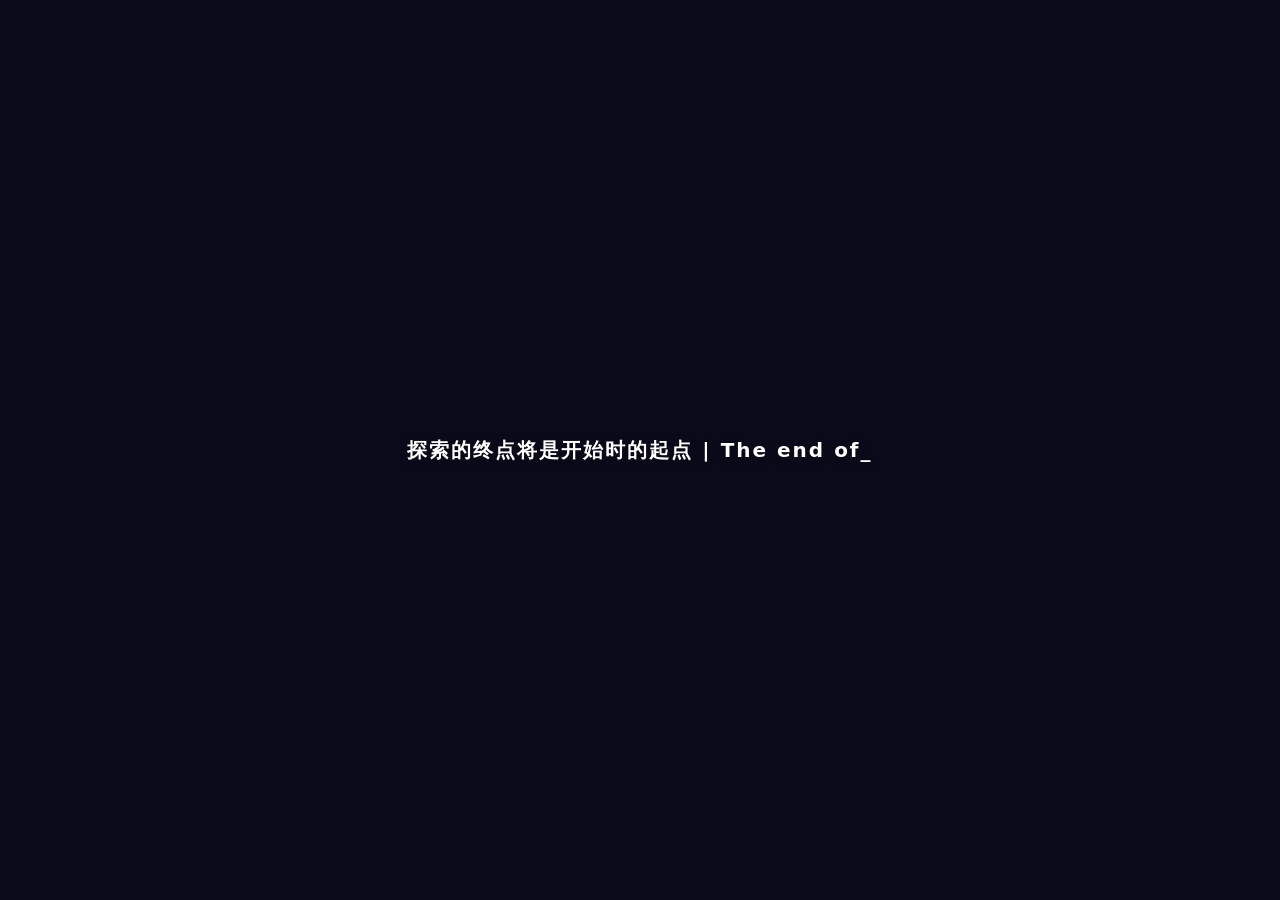
==== homepage-1.3/index.html @ 8b8a1b3b "Initial" ====
<!DOCTYPE html>
<html lang="zh-CN">

<head>
	<meta charset="UTF-8">
	<meta name="language" content="zh-CN">
	<meta name="title" content="艾尔岚">
	<meta name="author" content="Ellan">
	<meta name="description" content="Ellan艾尔岚 - 原版生存Minecraft服务器">
	<meta name="keywords" content="Minecraft,艾尔岚,Ellan,MC服务器,原版生存">
	<meta name="robots" content="All">
	<title>Ellan艾尔岚</title>
	<link rel="icon" href="img/icon.png">
	<meta name="viewport" content="width=device-width,initial-scale=1.0">
	<link rel="stylesheet" href="css/cnm.sb_load.css" />
	<link rel="stylesheet" href="css/cnm.sb_bg.css" />
	<link rel="stylesheet" href="css/cnm.sb_pc.css" />
	<link rel="stylesheet" href="css/cnm.sb_mp.css" />
	<script src="js/jquery-3.2.1.min.js"></script>
	<script defer src="js/cnm.sb_judge.js"></script>
	<script defer src="js/cnm.sb_pc.js"></script>
	<script defer src="js/cnm.sb_mp.js"></script>
	<script defer src="js/cnm.sb_copy.js"></script>
	<script defer src="js/server-status.js"></script>
	<script defer src="js/team.js"></script>
	<script defer src="js/cursor-trail.js"></script>
	<script defer src="js/theme.js"></script>
</head>

<body>
	<!-- 鼠标特效 -->
	<canvas id="cursor-trail"></canvas>

	<!-- 入场动画 -->
	<div id="etext"></div>
	<div id="ebg"></div>
	<div id="ebga"></div>

	<!-- 背景飘落 -->
	<div id="xuna"></div>

	<!-- ===== 电脑PC端 ===== -->
	<div id="pc">
		<div id="content">
			<!-- 左侧导航 -->
			<nav id="cleft">
				<div class="cleft_top">
					<div class="cleft_topbg">
						<div class="cleftbg_img"><img src="img/icon.png" alt="服务器LOGO"></div>
					</div>
					<div class="cleftbg_p">看啊，看啊，这是谁来了？</div>
				</div>
				<ul class="cleft_nav">
					<li id="cleft_li01" class="active">
						<svg viewBox="0 0 24 24" fill="none" stroke="currentColor" stroke-width="2" stroke-linecap="round" stroke-linejoin="round"><path d="M3 9l9-7 9 7v11a2 2 0 0 1-2 2H5a2 2 0 0 1-2-2z"/><polyline points="9 22 9 12 15 12 15 22"/></svg>
						<span>首页</span>
					</li>
					<li id="cleft_li02">
						<svg viewBox="0 0 24 24" fill="none" stroke="currentColor" stroke-width="2" stroke-linecap="round" stroke-linejoin="round"><rect x="2" y="3" width="20" height="14" rx="2" ry="2"/><line x1="8" y1="21" x2="16" y2="21"/><line x1="12" y1="17" x2="12" y2="21"/></svg>
						<span>服务器介绍</span>
					</li>
					<li id="cleft_li03">
						<svg viewBox="0 0 24 24" fill="none" stroke="currentColor" stroke-width="2" stroke-linecap="round" stroke-linejoin="round"><path d="M17 21v-2a4 4 0 0 0-4-4H5a4 4 0 0 0-4 4v2"/><circle cx="9" cy="7" r="4"/><path d="M23 21v-2a4 4 0 0 0-3-3.87"/><path d="M16 3.13a4 4 0 0 1 0 7.75"/></svg>
						<span>开发团队</span>
					</li>
					<li id="cleft_li04">
						<svg viewBox="0 0 24 24" fill="none" stroke="currentColor" stroke-width="2" stroke-linecap="round" stroke-linejoin="round"><path d="M21 15a2 2 0 0 1-2 2H7l-4 4V5a2 2 0 0 1 2-2h14a2 2 0 0 1 2 2z"/></svg>
						<span>玩家讨论</span>
					</li>
					<li id="cleft_li05">
						<svg viewBox="0 0 24 24" fill="none" stroke="currentColor" stroke-width="2" stroke-linecap="round" stroke-linejoin="round"><path d="M10 13a5 5 0 0 0 7.54.54l3-3a5 5 0 0 0-7.07-7.07l-1.72 1.71"/><path d="M14 11a5 5 0 0 0-7.54-.54l-3 3a5 5 0 0 0 7.07 7.07l1.71-1.71"/></svg>
						<span>快速链接</span>
					</li>
					<li id="cleft_li07">
						<svg viewBox="0 0 24 24" fill="none" stroke="currentColor" stroke-width="2" stroke-linecap="round" stroke-linejoin="round"><polygon points="5 3 19 12 5 21 5 3"/></svg>
						<span>加入游戏</span>
					</li>
					<li id="cleft_li06">
						<svg viewBox="0 0 24 24" fill="none" stroke="currentColor" stroke-width="2" stroke-linecap="round" stroke-linejoin="round"><path d="M19 21l-7-5-7 5V5a2 2 0 0 1 2-2h10a2 2 0 0 1 2 2z"/></svg>
						<span>收藏页面</span>
					</li>
				</ul>
				<div class="cleft_bottom">
					<button id="theme-toggle" aria-label="切换主题">
						<svg class="icon-moon" viewBox="0 0 24 24" fill="none" stroke="currentColor" stroke-width="2" stroke-linecap="round" stroke-linejoin="round"><path d="M21 12.79A9 9 0 1 1 11.21 3 7 7 0 0 0 21 12.79z"/></svg>
						<svg class="icon-sun" viewBox="0 0 24 24" fill="none" stroke="currentColor" stroke-width="2" stroke-linecap="round" stroke-linejoin="round"><circle cx="12" cy="12" r="5"/><line x1="12" y1="1" x2="12" y2="3"/><line x1="12" y1="21" x2="12" y2="23"/><line x1="4.22" y1="4.22" x2="5.64" y2="5.64"/><line x1="18.36" y1="18.36" x2="19.78" y2="19.78"/><line x1="1" y1="12" x2="3" y2="12"/><line x1="21" y1="12" x2="23" y2="12"/><line x1="4.22" y1="19.78" x2="5.64" y2="18.36"/><line x1="18.36" y1="5.64" x2="19.78" y2="4.22"/></svg>
						<span>暗色模式</span>
					</button>
				</div>
			</nav>

			<!-- 右侧内容区 -->
			<div id="cright">
				<!-- 第一页 - 首页 -->
				<div id="nav01" class="page active">
					<div class="nav01_content">
						<div class="nav01_left">
							<div class="nav01_logo">
								<img src="img/icon.png" alt="Logo">
								<h4>欢迎来到</h4>
							</div>
							<div class="nav01_wz">
								<h5>你的奇幻之心已经准备好迎接未知的冒险！</h5>
								<h1>Ellan.top</h1>
								<div id="server-card" class="mc-card">
									<div class="mc-icon">
										<img id="server-icon" src="" alt="icon">
									</div>
									<div class="mc-info">
										<div id="server-motd" class="mc-motd">MOTD 加载中...</div>
										<div id="server-version" class="mc-meta"></div>
										<div id="server-players" class="mc-meta"></div>
										<div id="server-ping" class="mc-meta"></div>
									</div>
									<button class="mc-copy-btn" onclick="showDownloadOptions()">下载客户端</button>
								</div>
								<h4>艾尔岚</h4>
								<h3>原版生存 | 不限红石 | 纯公益服 | 长期稳定 | 多年老牌</h3>
								<div class="bar"></div>
							</div>
							<div class="nav01_but">
								<button class="nav01_but01">详细信息</button>
								<button class="nav01_but02">加入官方QQ群</button>
							</div>
						</div>
						<div class="nav01_fooder">版权所有: 艾尔岚工作室 &nbsp;&nbsp;|&nbsp;&nbsp; &copy; 2022-2026 All Rights Reserved</div>
					</div>
				</div>

				<!-- 第二页 - 服务器介绍 -->
				<div id="nav02" class="page">
					<div class="nav02_bg">
					</div>
					<div class="nav02_kj intro-section">
						<h3>简介</h3>
						<div class="nav02_grzl">
							<div class="nav02_grzl_headimg">
								<img src="img/icon.png" alt="头像">
								<a href="mailto:typetheory@icloud.com" target="_blank" rel="noopener noreferrer">联系服主</a>
							</div>
							<div class="nav02_grzl_txt">
								<p>小小人 你的奇幻之心已经准备好迎接未知的冒险！</p>
								<p>让光辉的太阳、皎洁的月亮和璀璨的星空引领你</p>
								<p>在这个广阔的世界中寻找属于你的奇迹</p>
								<p>欢迎来到 Ellan.TOP 艾尔岚大陆</p>
								<p>这里是一个专为奇幻冒险者们打造的乐园</p>
								<p>在这个充满光与暗、幻与真的世界中</p>
								<p>你将探索未知的领域，勇敢地面对挑战。</p>
								<p>【寻缘草开时相见，叶瓣凋落一轮回】</p>
							</div>
						</div>
					</div>
					<div class="nav02_kj">
						<div class="feature-strip">
							<div class="feature-img img1"></div>
							<div class="feature-img img2"></div>
							<div class="feature-img img3"></div>
							<div class="feature-img img4"></div>
							<div class="feature-img img5"></div>
						</div>
						<h3>服务器特色</h3>
						<div class="feature-grid">
							<div class="feature-card">
								<h4>实时动态经济系统</h4>
								<p>根据玩家的交易市场，物价会实时调整，每日更新，创造出一个充满活力的经济环境。</p>
							</div>
							<div class="feature-card">
								<h4>AI助理在线聊天</h4>
								<p>服务器现已接入DeepSeekV3，可前往"艾尔岚事务所"前台与AI助理FIA对话交互。</p>
							</div>
							<div class="feature-card">
								<h4>每日任务系统</h4>
								<p>涵盖探险、建筑、挖掘等各个方面，完成任务可获得奖励和成就。</p>
							</div>
							<div class="feature-card">
								<h4>抽奖系统</h4>
								<p>完成特定任务、参与活动获得抽奖券，赢取稀有装备、特殊道具等奖品。</p>
							</div>
							<div class="feature-card">
								<h4>公屏交互</h4>
								<p>公屏发红包、点歌，与其他玩家一起享受社交乐趣。</p>
							</div>
							<div class="feature-card">
								<h4>玩家财产安全保护</h4>
								<p>领地系统、容器保护、记录查询等保护机制，配备直观UI。</p>
							</div>
							<div class="feature-card">
								<h4>更多独家玩法</h4>
								<p>家具拓展、钓鱼、附魔、酿酒工艺、移动光源、双人骑马等。</p>
							</div>
							<div class="feature-card">
								<h4>完全原版的生存机制</h4>
								<p>保留Minecraft最纯粹的乐趣，融入丰富功能与拓展。</p>
							</div>
						</div>
					</div>
					<p class="ebpx">--- 暂时先展示这么多啦 ---</p>
				</div>

				<!-- 第三页 - 团队 -->
				<div id="nav03" class="page">
					<div class="enav03_p">
						<h3>艾尔岚<span>运营团队</span></h3>
						<h5>连接创意与执行，用技术点亮每一次可能</h5>
						<p>2020-2026</p>
						<p>技术是一种信仰，而代码是表达方式…</p>
					</div>
					<div class="enav03_team">
						<div class="member">
							<img src="img/gala.jpg" alt="Galahad">
							<p>Galahad</p>
							<div class="member-info">艾尔岚的创始者与主策划之一，热爱MC，努力维护服务器，维持玩家优良体验。</div>
						</div>
						<div class="member">
							<img src="img/tt.jpg" alt="typetheory">
							<p>TypeTheory</p>
							<div class="member-info">艾尔岚服主~ 有着奇思妙想的创造者，努力创造不同寻常的解决方案</div>
						</div>
						<div class="member">
							<img src="img/jelly.jpg" alt="Jelly_Bubble">
							<p>Jelly_Bubble</p>
							<div class="member-info">拥有一颗温柔的创造心，负责提供优质的解决方案。</div>
						</div>
					</div>
				</div>

				<!-- 第四页 - 加入群聊 -->
				<div id="nav04" class="page">
					<div class="nav04_content">
						<div class="nav04_card">
							<h2>加入官方QQ群</h2>
							<img src="img/qrcode.jpg" alt="QQ群二维码">
							<p>欢迎加入QQ群与其他玩家交流~</p>
						</div>
					</div>
				</div>

				<!-- 第五页 - 站点展示 -->
				<div id="nav05" class="page">
					<div class="nav05_top">
						<div class="nav05_top_fj"><img src="img/nav05_fj.png" alt="快速链接"></div>
					</div>
					<div class="nav05_centent">
						<div class="nav05_centent_tit">
							<h1>官方站点</h1>
						</div>
						<div class="links-grid">
							<a class="link-card" href="links/index.html" target="_blank" rel="noopener noreferrer">
								<div class="link-card-img"><img src="img/Ellancraft.png" alt="在线客户端"></div>
								<h3>艾尔岚 在线客户端</h3>
								<p>极致轻量化在线客户端，无需下载即可访问本服</p>
							</a>
							<a class="link-card" href="https://pd.qq.com/s/9uish7sn4" target="_blank" rel="noopener noreferrer">
								<div class="link-card-img"><img src="img/nav05_zp02.jpg" alt="QQ频道"></div>
								<h3>QQ交流频道</h3>
								<p>反馈问题，求助解疑，举报违规，探讨游戏</p>
							</a>
							<a class="link-card" href="https://www.yuque.com/galahad-pyzzx/ellan.top" target="_blank" rel="noopener noreferrer">
								<div class="link-card-img"><img src="img/nav05_zp03.jpg" alt="文档"></div>
								<h3>服务器文档</h3>
								<p>初来艾尔岚的冒险家们，来看看基础功能教程吧</p>
							</a>
							<a class="link-card" href="https://discord.gg/FeKwEbK8" target="_blank" rel="noopener noreferrer">
								<div class="link-card-img"><img src="img/discord.png" alt="Discord"></div>
								<h3>Discord交流群</h3>
								<p>海外用户建议加入~</p>
							</a>
						</div>
					</div>
				</div>
			</div>
		</div>
	</div>

	<!-- 下载弹窗 (全局) -->
	<div id="client-download-popup" class="download-popup" style="display: none;">
		<div class="download-popup-content">
			<h3>请选择客户端版本</h3>
			<div class="popup-buttons">
				<button onclick="window.open('files/Ellan艾尔岚-客户端-26.2-轻量版.exe')">Windows</button>
				<button onclick="window.open('files/tau-ellan.pkg')">Linux / Mac</button>
				<button onclick="closePopup()">取消</button>
			</div>
		</div>
	</div>

	<!-- ===== 手机端 ===== -->
	<div id="mp">
		<div id="excontent">
			<!-- 首页 -->
			<div id="exnav01">
				<div class="exn1_top">
					<img src="img/icon.png" alt="Logo">
					<span>Ellan.top</span>
					<button id="theme-toggle-mp" aria-label="切换主题">
						<svg class="icon-moon" viewBox="0 0 24 24" fill="none" stroke="currentColor" stroke-width="2" stroke-linecap="round" stroke-linejoin="round"><path d="M21 12.79A9 9 0 1 1 11.21 3 7 7 0 0 0 21 12.79z"/></svg>
						<svg class="icon-sun" viewBox="0 0 24 24" fill="none" stroke="currentColor" stroke-width="2" stroke-linecap="round" stroke-linejoin="round"><circle cx="12" cy="12" r="5"/><line x1="12" y1="1" x2="12" y2="3"/><line x1="12" y1="21" x2="12" y2="23"/><line x1="4.22" y1="4.22" x2="5.64" y2="5.64"/><line x1="18.36" y1="18.36" x2="19.78" y2="19.78"/><line x1="1" y1="12" x2="3" y2="12"/><line x1="21" y1="12" x2="23" y2="12"/><line x1="4.22" y1="19.78" x2="5.64" y2="18.36"/><line x1="18.36" y1="5.64" x2="19.78" y2="4.22"/></svg>
					</button>
				</div>
				<div class="exn1_banner">
					<h3>小小人</h3>
					<p>你的奇幻之心已经准备好迎接未知的冒险！</p>
				</div>
				<ul class="exn1_but">
					<li id="exn1_02">
						<div><svg viewBox="0 0 24 24" fill="none" stroke="currentColor" stroke-width="2" stroke-linecap="round" stroke-linejoin="round"><rect x="2" y="3" width="20" height="14" rx="2" ry="2"/><line x1="8" y1="21" x2="16" y2="21"/><line x1="12" y1="17" x2="12" y2="21"/></svg></div>
						<h5>关于本服</h5>
						<p>原版生存 | 不限红石 | 纯公益服 | 多年老牌</p>
					</li>
					<li id="exn1_03">
						<div><svg viewBox="0 0 24 24" fill="none" stroke="currentColor" stroke-width="2" stroke-linecap="round" stroke-linejoin="round"><path d="M17 21v-2a4 4 0 0 0-4-4H5a4 4 0 0 0-4 4v2"/><circle cx="9" cy="7" r="4"/><path d="M23 21v-2a4 4 0 0 0-3-3.87"/><path d="M16 3.13a4 4 0 0 1 0 7.75"/></svg></div>
						<h5>开发团队</h5>
						<p>团队核心成员，都是高技术力哦~</p>
					</li>
					<li id="exn1_04">
						<div><svg viewBox="0 0 24 24" fill="none" stroke="currentColor" stroke-width="2" stroke-linecap="round" stroke-linejoin="round"><path d="M21 15a2 2 0 0 1-2 2H7l-4 4V5a2 2 0 0 1 2-2h14a2 2 0 0 1 2 2z"/></svg></div>
						<h5>加入群聊</h5>
						<p>想找我们聊天？有问题？点这里！</p>
					</li>
					<li id="exn1_05">
						<div><svg viewBox="0 0 24 24" fill="none" stroke="currentColor" stroke-width="2" stroke-linecap="round" stroke-linejoin="round"><path d="M10 13a5 5 0 0 0 7.54.54l3-3a5 5 0 0 0-7.07-7.07l-1.72 1.71"/><path d="M14 11a5 5 0 0 0-7.54-.54l-3 3a5 5 0 0 0 7.07 7.07l1.71-1.71"/></svg></div>
						<h5>快速链接</h5>
						<p>FAQ &amp; 文档链接</p>
					</li>
				</ul>
			</div>

			<!-- 关于本服 -->
			<div id="exnav02">
				<div class="exn02_bg">
					<p>服务器介绍</p>
				</div>
				<div class="exn02_zl">
					<h3 class="exn_bt">简介</h3>
					<div class="exn02_kjt">
						<p>小小人 你的奇幻之心已经准备好迎接未知的冒险！</p>
						<p>让光辉的太阳、皎洁的月亮和璀璨的星空引领你</p>
						<p>在这个广阔的世界中寻找属于你的奇迹</p>
						<p>欢迎来到 Ellan.TOP 艾尔岚大陆</p>
						<p>这里是一个专为奇幻冒险者们打造的乐园</p>
						<p>在这个充满光与暗、幻与真的世界中</p>
						<p>你将探索未知的领域，勇敢地面对挑战。</p>
						<p>【寻缘草开时相见，叶瓣凋落一轮回】</p>
					</div>
				</div>
				<div class="feature-strip">
					<div class="feature-img img1"></div>
					<div class="feature-img img2"></div>
					<div class="feature-img img3"></div>
					<div class="feature-img img4"></div>
					<div class="feature-img img5"></div>
				</div>
				<div class="exn02_zl">
					<h3 class="exn_bt">服务器特色</h3>
					<div class="exn02_kjt">
						<p>实时动态经济系统：根据玩家交易市场，物价实时调整，创造充满活力的经济环境。</p>
						<p>AI助理在线聊天：接入DeepSeekV3，前往事务所与AI助理FIA对话交互。</p>
						<p>每日任务系统：涵盖探险、建筑、挖掘等，完成任务获奖励和成就。</p>
						<p>抽奖系统：完成任务、参与活动获抽奖券，赢取稀有奖品。</p>
						<p>公屏交互：发红包、点歌，与其他玩家享受社交乐趣。</p>
						<p>玩家财产安全保护：领地系统、容器保护、记录查询等。</p>
						<p>更多独家玩法：家具、钓鱼、附魔、酿酒等拓展。</p>
						<p>完全原版的生存机制：保留MC最纯粹的乐趣。</p>
					</div>
				</div>
			</div>

			<!-- 开发团队 -->
			<div id="exnav03">
				<div class="exnav03_p">
					<h3>艾尔岚<span>运营团队</span></h3>
					<h5>连接创意与执行，用技术点亮每一次可能</h5>
					<p>2020-2026</p>
					<p>技术是一种信仰，而代码是表达方式…</p>
				</div>
				<div class="exnav03_team">
					<div class="member">
						<img src="img/gala.jpg" alt="Galahad">
						<p>Galahad</p>
						<div class="member-info">艾尔岚的创始者与主策划之一，热爱MC，努力维护服务器，维持玩家优良体验。</div>
					</div>
					<div class="member">
						<img src="img/tt.jpg" alt="typetheory">
						<p>TypeTheory</p>
						<div class="member-info">艾尔岚服主~ 有着奇思妙想的创造者，努力创造不同寻常的解决方案</div>
					</div>
					<div class="member">
						<img src="img/jelly.jpg" alt="Jelly_Bubble">
						<p>Jelly_Bubble</p>
						<div class="member-info">拥有一颗温柔的创造心，负责提供优质的解决方案。</div>
					</div>
				</div>
			</div>

			<!-- 加入群聊 -->
			<div id="exnav04">
				<div class="exnav04_zsc">
					<div>
						<p>点击图片加入官方QQ群</p>
						<a href="https://qm.qq.com/q/hFdwTQpWtW" target="_blank" rel="noopener noreferrer">
							<img src="img/qrcode.jpg" alt="QQ群二维码">
						</a>
					</div>
				</div>
			</div>

			<!-- 快速链接 -->
			<div id="exnav05">
				<div class="exn5_bg">
					<div class="exn5_bg_nav">
						<img src="img/nav05_fj.png" alt="">
						<span>快速链接</span>
					</div>
				</div>
				<div class="exn5_nr">
					<div class="exnav05_centent_tit">
						<h2>官方站点</h2>
					</div>
					<div class="exnav05_centent_mb">
						<a href="links/index.html" target="_blank" rel="noopener noreferrer">
							<div><img src="img/Ellancraft.png" alt="在线客户端"></div>
							<h3>艾尔岚 在线客户端</h3>
							<p>极致轻量化在线客户端，无需下载即可访问本服</p>
						</a>
					</div>
					<div class="exnav05_centent_mb">
						<a href="https://pd.qq.com/s/9uish7sn4" target="_blank" rel="noopener noreferrer">
							<div><img src="img/nav05_zp02.jpg" alt="QQ频道"></div>
							<h3>QQ交流频道</h3>
							<p>反馈问题，求助解疑，举报违规，探讨游戏</p>
						</a>
					</div>
					<div class="exnav05_centent_mb">
						<a href="https://www.yuque.com/galahad-pyzzx/ellan.top" target="_blank" rel="noopener noreferrer">
							<div><img src="img/nav05_zp03.jpg" alt="文档"></div>
							<h3>服务器文档</h3>
							<p>初来艾尔岚？来看看基础功能教程吧</p>
						</a>
					</div>
					<div class="exnav05_centent_mb">
						<a href="https://discord.gg/FeKwEbK8" target="_blank" rel="noopener noreferrer">
							<div><img src="img/discord.png" alt="Discord"></div>
							<h3>Discord交流群</h3>
							<p>海外用户建议加入~</p>
						</a>
					</div>
				</div>
			</div>
		</div>

		<!-- 底部导航 -->
		<nav id="exnav">
			<li>
				<svg viewBox="0 0 24 24" fill="none" stroke="currentColor" stroke-width="2" stroke-linecap="round" stroke-linejoin="round"><path d="M3 9l9-7 9 7v11a2 2 0 0 1-2 2H5a2 2 0 0 1-2-2z"/><polyline points="9 22 9 12 15 12 15 22"/></svg>
				<p>首页</p>
			</li>
			<li>
				<svg viewBox="0 0 24 24" fill="none" stroke="currentColor" stroke-width="2" stroke-linecap="round" stroke-linejoin="round"><rect x="2" y="3" width="20" height="14" rx="2" ry="2"/><line x1="8" y1="21" x2="16" y2="21"/><line x1="12" y1="17" x2="12" y2="21"/></svg>
				<p>关于本服</p>
			</li>
			<li>
				<svg viewBox="0 0 24 24" fill="none" stroke="currentColor" stroke-width="2" stroke-linecap="round" stroke-linejoin="round"><path d="M17 21v-2a4 4 0 0 0-4-4H5a4 4 0 0 0-4 4v2"/><circle cx="9" cy="7" r="4"/><path d="M23 21v-2a4 4 0 0 0-3-3.87"/><path d="M16 3.13a4 4 0 0 1 0 7.75"/></svg>
				<p>开发团队</p>
			</li>
			<li>
				<svg viewBox="0 0 24 24" fill="none" stroke="currentColor" stroke-width="2" stroke-linecap="round" stroke-linejoin="round"><path d="M21 15a2 2 0 0 1-2 2H7l-4 4V5a2 2 0 0 1 2-2h14a2 2 0 0 1 2 2z"/></svg>
				<p>加入群聊</p>
			</li>
			<li>
				<svg viewBox="0 0 24 24" fill="none" stroke="currentColor" stroke-width="2" stroke-linecap="round" stroke-linejoin="round"><path d="M10 13a5 5 0 0 0 7.54.54l3-3a5 5 0 0 0-7.07-7.07l-1.72 1.71"/><path d="M14 11a5 5 0 0 0-7.54-.54l-3 3a5 5 0 0 0 7.07 7.07l1.71-1.71"/></svg>
				<p>快速链接</p>
			</li>
		</nav>
	</div>

</body>

</html>
---- homepage-1.3/css/cnm.sb_load.css ----
/* ===== Device Detection via Media Queries ===== */
html, body {
	background-color: #0a0a1a;
	width: 100%;
	height: 100%;
}
html[data-theme="light"], html[data-theme="light"] body {
	background-color: #f0f2f5;
}

/* Default: hide both */
#pc { display: none; }
#mp { display: none; }

/* Desktop: show PC layout */
@media (min-width: 769px) {
	#pc {
		position: fixed;
		inset: 0;
		z-index: 10;
		display: none; /* shown by JS after intro animation */
	}
	#mp { display: none !important; }
}

/* Mobile: show MP layout */
@media (max-width: 768px) {
	#pc { display: none !important; }
	#mp {
		position: relative;
		z-index: 10;
		text-align: left;
		display: none; /* shown by JS after intro animation */
	}
}
---- homepage-1.3/css/cnm.sb_bg.css ----
#xuna{
	position: fixed;
	top: -50%;
	left: -50px;
	height: 150%;
	width: 100%;
	overflow: hidden;
	z-index: 9;
	pointer-events: none;
	display: none;
}

*,
*:before,
*:after {
  box-sizing: inherit;
}

*:before,
*:after {
  content: "";
  position: absolute;
}
@-webkit-keyframes flame {
  50% {
    -webkit-transform: scale(0.8) rotate(45deg);
            transform: scale(0.8) rotate(45deg);
  }
}

@keyframes flame {
  50% {
    -webkit-transform: scale(0.8) rotate(45deg);
            transform: scale(0.8) rotate(45deg);
  }
}
.confetti {
  position: absolute;
  z-index: 999;
}

.confetti .rotate {
  -webkit-animation: driftRotate 1s infinite both ease-in-out;
          animation: driftRotate 1s infinite both ease-in-out;
  width: 100%;
  height: 100%;
}

.confetti .askew {
  width: 100%;
  height: 100%;
  -webkit-animation: drift 1s infinite alternate both ease-in-out;
          animation: drift 1s infinite alternate both ease-in-out;
}

.confetti:nth-child(0) .askew {
  -webkit-animation-duration: 1.83s;
          animation-duration: 1.83s;
  -webkit-animation-delay: -0.183s;
          animation-delay: -0.183s;
}

.confetti:nth-child(0) .rotate {
  -webkit-animation-duration: 1.38s;
          animation-duration: 1.38s;
  -webkit-animation-delay: -1.0212s;
          animation-delay: -1.0212s;
}

.confetti:nth-child(1) .askew {
  -webkit-animation-duration: 2s;
          animation-duration: 2s;
  -webkit-animation-delay: -1.9s;
          animation-delay: -1.9s;
}

.confetti:nth-child(1) .rotate {
  -webkit-animation-duration: 1.4s;
          animation-duration: 1.4s;
  -webkit-animation-delay: -0.854s;
          animation-delay: -0.854s;
}

.confetti:nth-child(2) .askew {
  -webkit-animation-duration: 1.33s;
          animation-duration: 1.33s;
  -webkit-animation-delay: -0.266s;
          animation-delay: -0.266s;
}

.confetti:nth-child(2) .rotate {
  -webkit-animation-duration: 1.07s;
          animation-duration: 1.07s;
  -webkit-animation-delay: -0.7169s;
          animation-delay: -0.7169s;
}

.confetti:nth-child(3) .askew {
  -webkit-animation-duration: 1.85s;
          animation-duration: 1.85s;
  -webkit-animation-delay: -1.406s;
          animation-delay: -1.406s;
}

.confetti:nth-child(3) .rotate {
  -webkit-animation-duration: 1.37s;
          animation-duration: 1.37s;
  -webkit-animation-delay: -0.3288s;
          animation-delay: -0.3288s;
}

.confetti:nth-child(4) .askew {
  -webkit-animation-duration: 1.58s;
          animation-duration: 1.58s;
  -webkit-animation-delay: -1.2482s;
          animation-delay: -1.2482s;
}

.confetti:nth-child(4) .rotate {
  -webkit-animation-duration: 1.65s;
          animation-duration: 1.65s;
  -webkit-animation-delay: -0.198s;
          animation-delay: -0.198s;
}

.confetti:nth-child(5) .askew {
  -webkit-animation-duration: 1.63s;
          animation-duration: 1.63s;
  -webkit-animation-delay: -1.0432s;
          animation-delay: -1.0432s;
}

.confetti:nth-child(5) .rotate {
  -webkit-animation-duration: 1.97s;
          animation-duration: 1.97s;
  -webkit-animation-delay: -0.1576s;
          animation-delay: -0.1576s;
}

.confetti:nth-child(6) .askew {
  -webkit-animation-duration: 1.84s;
          animation-duration: 1.84s;
  -webkit-animation-delay: -1.3064s;
          animation-delay: -1.3064s;
}

.confetti:nth-child(6) .rotate {
  -webkit-animation-duration: 1.55s;
          animation-duration: 1.55s;
  -webkit-animation-delay: -0.5425s;
          animation-delay: -0.5425s;
}

.confetti:nth-child(7) .askew {
  -webkit-animation-duration: 1.87s;
          animation-duration: 1.87s;
  -webkit-animation-delay: -1.1781s;
          animation-delay: -1.1781s;
}

.confetti:nth-child(7) .rotate {
  -webkit-animation-duration: 1.3s;
          animation-duration: 1.3s;
  -webkit-animation-delay: -0.897s;
          animation-delay: -0.897s;
}

.confetti:nth-child(8) .askew {
  -webkit-animation-duration: 1.44s;
          animation-duration: 1.44s;
  -webkit-animation-delay: -0.3312s;
          animation-delay: -0.3312s;
}

.confetti:nth-child(8) .rotate {
  -webkit-animation-duration: 1.52s;
          animation-duration: 1.52s;
  -webkit-animation-delay: -0.4408s;
          animation-delay: -0.4408s;
}

.confetti:nth-child(9) .askew {
  -webkit-animation-duration: 1.72s;
          animation-duration: 1.72s;
  -webkit-animation-delay: -1.6684s;
          animation-delay: -1.6684s;
}

.confetti:nth-child(9) .rotate {
  -webkit-animation-duration: 1.17s;
          animation-duration: 1.17s;
  -webkit-animation-delay: -0.7254s;
          animation-delay: -0.7254s;
}

.confetti:nth-child(10) .askew {
  -webkit-animation-duration: 1.9s;
          animation-duration: 1.9s;
  -webkit-animation-delay: -0.836s;
          animation-delay: -0.836s;
}

.confetti:nth-child(10) .rotate {
  -webkit-animation-duration: 1.25s;
          animation-duration: 1.25s;
  -webkit-animation-delay: -0.025s;
          animation-delay: -0.025s;
}

.confetti:nth-child(11) .askew {
  -webkit-animation-duration: 1.65s;
          animation-duration: 1.65s;
  -webkit-animation-delay: -1.056s;
          animation-delay: -1.056s;
}

.confetti:nth-child(11) .rotate {
  -webkit-animation-duration: 1.47s;
          animation-duration: 1.47s;
  -webkit-animation-delay: -0.588s;
          animation-delay: -0.588s;
}

.confetti:nth-child(12) .askew {
  -webkit-animation-duration: 1.55s;
          animation-duration: 1.55s;
  -webkit-animation-delay: -0.217s;
          animation-delay: -0.217s;
}

.confetti:nth-child(12) .rotate {
  -webkit-animation-duration: 1.57s;
          animation-duration: 1.57s;
  -webkit-animation-delay: -1.2874s;
          animation-delay: -1.2874s;
}

.confetti:nth-child(13) .askew {
  -webkit-animation-duration: 1.23s;
          animation-duration: 1.23s;
  -webkit-animation-delay: -0.0984s;
          animation-delay: -0.0984s;
}

.confetti:nth-child(13) .rotate {
  -webkit-animation-duration: 1.55s;
          animation-duration: 1.55s;
  -webkit-animation-delay: -0.372s;
          animation-delay: -0.372s;
}

.confetti:nth-child(14) .askew {
  -webkit-animation-duration: 1.92s;
          animation-duration: 1.92s;
  -webkit-animation-delay: -1.1904s;
          animation-delay: -1.1904s;
}

.confetti:nth-child(14) .rotate {
  -webkit-animation-duration: 1.42s;
          animation-duration: 1.42s;
  -webkit-animation-delay: -0.852s;
          animation-delay: -0.852s;
}

.confetti:nth-child(15) .askew {
  -webkit-animation-duration: 1.16s;
          animation-duration: 1.16s;
  -webkit-animation-delay: -0.116s;
          animation-delay: -0.116s;
}

.confetti:nth-child(15) .rotate {
  -webkit-animation-duration: 1.61s;
          animation-duration: 1.61s;
  -webkit-animation-delay: -0.3542s;
          animation-delay: -0.3542s;
}

.confetti:nth-child(16) .askew {
  -webkit-animation-duration: 1.56s;
          animation-duration: 1.56s;
  -webkit-animation-delay: -0.1248s;
          animation-delay: -0.1248s;
}

.confetti:nth-child(16) .rotate {
  -webkit-animation-duration: 1.97s;
          animation-duration: 1.97s;
  -webkit-animation-delay: -1.2411s;
          animation-delay: -1.2411s;
}

.confetti:nth-child(17) .askew {
  -webkit-animation-duration: 1.73s;
          animation-duration: 1.73s;
  -webkit-animation-delay: -1.4013s;
          animation-delay: -1.4013s;
}

.confetti:nth-child(17) .rotate {
  -webkit-animation-duration: 1.91s;
          animation-duration: 1.91s;
  -webkit-animation-delay: -1.91s;
          animation-delay: -1.91s;
}

.confetti:nth-child(18) .askew {
  -webkit-animation-duration: 1.91s;
          animation-duration: 1.91s;
  -webkit-animation-delay: -0.8213s;
          animation-delay: -0.8213s;
}

.confetti:nth-child(18) .rotate {
  -webkit-animation-duration: 1.85s;
          animation-duration: 1.85s;
  -webkit-animation-delay: -0.555s;
          animation-delay: -0.555s;
}

.confetti:nth-child(19) .askew {
  -webkit-animation-duration: 1.66s;
          animation-duration: 1.66s;
  -webkit-animation-delay: -1.2284s;
          animation-delay: -1.2284s;
}

.confetti:nth-child(19) .rotate {
  -webkit-animation-duration: 1.43s;
          animation-duration: 1.43s;
  -webkit-animation-delay: -1.3013s;
          animation-delay: -1.3013s;
}

.confetti:nth-child(20) .askew {
  -webkit-animation-duration: 1.68s;
          animation-duration: 1.68s;
  -webkit-animation-delay: -0.2016s;
          animation-delay: -0.2016s;
}

.confetti:nth-child(20) .rotate {
  -webkit-animation-duration: 1.72s;
          animation-duration: 1.72s;
  -webkit-animation-delay: -0.1892s;
          animation-delay: -0.1892s;
}

.confetti:nth-child(21) .askew {
  -webkit-animation-duration: 1.96s;
          animation-duration: 1.96s;
  -webkit-animation-delay: -0.98s;
          animation-delay: -0.98s;
}

.confetti:nth-child(21) .rotate {
  -webkit-animation-duration: 1.01s;
          animation-duration: 1.01s;
  -webkit-animation-delay: -0.1717s;
          animation-delay: -0.1717s;
}

.confetti:nth-child(22) .askew {
  -webkit-animation-duration: 1.78s;
          animation-duration: 1.78s;
  -webkit-animation-delay: -1.4774s;
          animation-delay: -1.4774s;
}

.confetti:nth-child(22) .rotate {
  -webkit-animation-duration: 1.46s;
          animation-duration: 1.46s;
  -webkit-animation-delay: -1.4308s;
          animation-delay: -1.4308s;
}

.confetti:nth-child(23) .askew {
  -webkit-animation-duration: 1.46s;
          animation-duration: 1.46s;
  -webkit-animation-delay: -1.3578s;
          animation-delay: -1.3578s;
}

.confetti:nth-child(23) .rotate {
  -webkit-animation-duration: 1.15s;
          animation-duration: 1.15s;
  -webkit-animation-delay: -1.0235s;
          animation-delay: -1.0235s;
}

.confetti:nth-child(24) .askew {
  -webkit-animation-duration: 1.44s;
          animation-duration: 1.44s;
  -webkit-animation-delay: -1.3536s;
          animation-delay: -1.3536s;
}

.confetti:nth-child(24) .rotate {
  -webkit-animation-duration: 1.72s;
          animation-duration: 1.72s;
  -webkit-animation-delay: -0.688s;
          animation-delay: -0.688s;
}

.confetti:nth-child(25) .askew {
  -webkit-animation-duration: 1.97s;
          animation-duration: 1.97s;
  -webkit-animation-delay: -0.3743s;
          animation-delay: -0.3743s;
}

.confetti:nth-child(25) .rotate {
  -webkit-animation-duration: 1.73s;
          animation-duration: 1.73s;
  -webkit-animation-delay: -0.7266s;
          animation-delay: -0.7266s;
}

.confetti:nth-child(26) .askew {
  -webkit-animation-duration: 1.2s;
          animation-duration: 1.2s;
  -webkit-animation-delay: -0.024s;
          animation-delay: -0.024s;
}

.confetti:nth-child(26) .rotate {
  -webkit-animation-duration: 1.57s;
          animation-duration: 1.57s;
  -webkit-animation-delay: -0.1099s;
          animation-delay: -0.1099s;
}

.confetti:nth-child(27) .askew {
  -webkit-animation-duration: 1.84s;
          animation-duration: 1.84s;
  -webkit-animation-delay: -1.3064s;
          animation-delay: -1.3064s;
}

.confetti:nth-child(27) .rotate {
  -webkit-animation-duration: 1.19s;
          animation-duration: 1.19s;
  -webkit-animation-delay: -0.1666s;
          animation-delay: -0.1666s;
}

.confetti:nth-child(28) .askew {
  -webkit-animation-duration: 1.1s;
          animation-duration: 1.1s;
  -webkit-animation-delay: -0.088s;
          animation-delay: -0.088s;
}

.confetti:nth-child(28) .rotate {
  -webkit-animation-duration: 1.26s;
          animation-duration: 1.26s;
  -webkit-animation-delay: -0.4914s;
          animation-delay: -0.4914s;
}

.confetti:nth-child(29) .askew {
  -webkit-animation-duration: 1.51s;
          animation-duration: 1.51s;
  -webkit-animation-delay: -0.6191s;
          animation-delay: -0.6191s;
}

.confetti:nth-child(29) .rotate {
  -webkit-animation-duration: 1.89s;
          animation-duration: 1.89s;
  -webkit-animation-delay: -0.0378s;
          animation-delay: -0.0378s;
}

.confetti:nth-child(30) .askew {
  -webkit-animation-duration: 1.67s;
          animation-duration: 1.67s;
  -webkit-animation-delay: -1.2525s;
          animation-delay: -1.2525s;
}

.confetti:nth-child(30) .rotate {
  -webkit-animation-duration: 1.08s;
          animation-duration: 1.08s;
  -webkit-animation-delay: -0.6048s;
          animation-delay: -0.6048s;
}

.confetti:nth-child(31) .askew {
  -webkit-animation-duration: 1.6s;
          animation-duration: 1.6s;
  -webkit-animation-delay: -1.104s;
          animation-delay: -1.104s;
}

.confetti:nth-child(31) .rotate {
  -webkit-animation-duration: 1.83s;
          animation-duration: 1.83s;
  -webkit-animation-delay: -1.0614s;
          animation-delay: -1.0614s;
}

.confetti:nth-child(32) .askew {
  -webkit-animation-duration: 1.96s;
          animation-duration: 1.96s;
  -webkit-animation-delay: -0.7056s;
          animation-delay: -0.7056s;
}

.confetti:nth-child(32) .rotate {
  -webkit-animation-duration: 1.15s;
          animation-duration: 1.15s;
  -webkit-animation-delay: -0.0805s;
          animation-delay: -0.0805s;
}

.confetti:nth-child(33) .askew {
  -webkit-animation-duration: 1.92s;
          animation-duration: 1.92s;
  -webkit-animation-delay: -0.4992s;
          animation-delay: -0.4992s;
}

.confetti:nth-child(33) .rotate {
  -webkit-animation-duration: 1.15s;
          animation-duration: 1.15s;
  -webkit-animation-delay: -0.4945s;
          animation-delay: -0.4945s;
}

.confetti:nth-child(34) .askew {
  -webkit-animation-duration: 1.45s;
          animation-duration: 1.45s;
  -webkit-animation-delay: -0.232s;
          animation-delay: -0.232s;
}

.confetti:nth-child(34) .rotate {
  -webkit-animation-duration: 1.65s;
          animation-duration: 1.65s;
  -webkit-animation-delay: -0.33s;
          animation-delay: -0.33s;
}

.confetti:nth-child(35) .askew {
  -webkit-animation-duration: 1.53s;
          animation-duration: 1.53s;
  -webkit-animation-delay: -1.53s;
          animation-delay: -1.53s;
}

.confetti:nth-child(35) .rotate {
  -webkit-animation-duration: 1.21s;
          animation-duration: 1.21s;
  -webkit-animation-delay: -0.6292s;
          animation-delay: -0.6292s;
}

.confetti:nth-child(36) .askew {
  -webkit-animation-duration: 1.03s;
          animation-duration: 1.03s;
  -webkit-animation-delay: -0.3708s;
          animation-delay: -0.3708s;
}

.confetti:nth-child(36) .rotate {
  -webkit-animation-duration: 1.25s;
          animation-duration: 1.25s;
  -webkit-animation-delay: -0.275s;
          animation-delay: -0.275s;
}

.confetti:nth-child(37) .askew {
  -webkit-animation-duration: 1.39s;
          animation-duration: 1.39s;
  -webkit-animation-delay: -0.5699s;
          animation-delay: -0.5699s;
}

.confetti:nth-child(37) .rotate {
  -webkit-animation-duration: 1.48s;
          animation-duration: 1.48s;
  -webkit-animation-delay: -1.2876s;
          animation-delay: -1.2876s;
}

.confetti:nth-child(38) .askew {
  -webkit-animation-duration: 1.33s;
          animation-duration: 1.33s;
  -webkit-animation-delay: -1.064s;
          animation-delay: -1.064s;
}

.confetti:nth-child(38) .rotate {
  -webkit-animation-duration: 1.89s;
          animation-duration: 1.89s;
  -webkit-animation-delay: -1.7388s;
          animation-delay: -1.7388s;
}

.confetti:nth-child(39) .askew {
  -webkit-animation-duration: 1.19s;
          animation-duration: 1.19s;
  -webkit-animation-delay: -0.7378s;
          animation-delay: -0.7378s;
}

.confetti:nth-child(39) .rotate {
  -webkit-animation-duration: 1.72s;
          animation-duration: 1.72s;
  -webkit-animation-delay: -1.6684s;
          animation-delay: -1.6684s;
}

.confetti:nth-child(40) .askew {
  -webkit-animation-duration: 1.81s;
          animation-duration: 1.81s;
  -webkit-animation-delay: -0.0181s;
          animation-delay: -0.0181s;
}

.confetti:nth-child(40) .rotate {
  -webkit-animation-duration: 1.59s;
          animation-duration: 1.59s;
  -webkit-animation-delay: -1.2243s;
          animation-delay: -1.2243s;
}

.confetti:nth-child(41) .askew {
  -webkit-animation-duration: 1.85s;
          animation-duration: 1.85s;
  -webkit-animation-delay: -0.555s;
          animation-delay: -0.555s;
}

.confetti:nth-child(41) .rotate {
  -webkit-animation-duration: 1.47s;
          animation-duration: 1.47s;
  -webkit-animation-delay: -1.3377s;
          animation-delay: -1.3377s;
}

.confetti:nth-child(42) .askew {
  -webkit-animation-duration: 1.27s;
          animation-duration: 1.27s;
  -webkit-animation-delay: -0.254s;
          animation-delay: -0.254s;
}

.confetti:nth-child(42) .rotate {
  -webkit-animation-duration: 1.98s;
          animation-duration: 1.98s;
  -webkit-animation-delay: -0.198s;
          animation-delay: -0.198s;
}

.confetti:nth-child(43) .askew {
  -webkit-animation-duration: 2s;
          animation-duration: 2s;
  -webkit-animation-delay: -0.82s;
          animation-delay: -0.82s;
}

.confetti:nth-child(43) .rotate {
  -webkit-animation-duration: 1.33s;
          animation-duration: 1.33s;
  -webkit-animation-delay: -1.2502s;
          animation-delay: -1.2502s;
}

.confetti:nth-child(44) .askew {
  -webkit-animation-duration: 1.39s;
          animation-duration: 1.39s;
  -webkit-animation-delay: -0.4031s;
          animation-delay: -0.4031s;
}

.confetti:nth-child(44) .rotate {
  -webkit-animation-duration: 1.27s;
          animation-duration: 1.27s;
  -webkit-animation-delay: -1.27s;
          animation-delay: -1.27s;
}

.confetti:nth-child(45) .askew {
  -webkit-animation-duration: 1.55s;
          animation-duration: 1.55s;
  -webkit-animation-delay: -0.899s;
          animation-delay: -0.899s;
}

.confetti:nth-child(45) .rotate {
  -webkit-animation-duration: 1.64s;
          animation-duration: 1.64s;
  -webkit-animation-delay: -0.2132s;
          animation-delay: -0.2132s;
}

.confetti:nth-child(46) .askew {
  -webkit-animation-duration: 1.08s;
          animation-duration: 1.08s;
  -webkit-animation-delay: -0.216s;
          animation-delay: -0.216s;
}

.confetti:nth-child(46) .rotate {
  -webkit-animation-duration: 1.55s;
          animation-duration: 1.55s;
  -webkit-animation-delay: -0.9455s;
          animation-delay: -0.9455s;
}

.confetti:nth-child(47) .askew {
  -webkit-animation-duration: 1.46s;
          animation-duration: 1.46s;
  -webkit-animation-delay: -0.3066s;
          animation-delay: -0.3066s;
}

.confetti:nth-child(47) .rotate {
  -webkit-animation-duration: 1.22s;
          animation-duration: 1.22s;
  -webkit-animation-delay: -0.0854s;
          animation-delay: -0.0854s;
}

.confetti:nth-child(48) .askew {
  -webkit-animation-duration: 1.39s;
          animation-duration: 1.39s;
  -webkit-animation-delay: -1.3761s;
          animation-delay: -1.3761s;
}

.confetti:nth-child(48) .rotate {
  -webkit-animation-duration: 1.31s;
          animation-duration: 1.31s;
  -webkit-animation-delay: -1.0873s;
          animation-delay: -1.0873s;
}

.confetti:nth-child(49) .askew {
  -webkit-animation-duration: 1.99s;
          animation-duration: 1.99s;
  -webkit-animation-delay: -0.0995s;
          animation-delay: -0.0995s;
}

.confetti:nth-child(49) .rotate {
  -webkit-animation-duration: 1.82s;
          animation-duration: 1.82s;
  -webkit-animation-delay: -0.7098s;
          animation-delay: -0.7098s;
}

.confetti:nth-child(50) .askew {
  -webkit-animation-duration: 1.8s;
          animation-duration: 1.8s;
  -webkit-animation-delay: -0.792s;
          animation-delay: -0.792s;
}

.confetti:nth-child(50) .rotate {
  -webkit-animation-duration: 1.35s;
          animation-duration: 1.35s;
  -webkit-animation-delay: -0.0675s;
          animation-delay: -0.0675s;
}

.confetti:nth-child(51) .askew {
  -webkit-animation-duration: 1.87s;
          animation-duration: 1.87s;
  -webkit-animation-delay: -0.0561s;
          animation-delay: -0.0561s;
}

.confetti:nth-child(51) .rotate {
  -webkit-animation-duration: 1.29s;
          animation-duration: 1.29s;
  -webkit-animation-delay: -0.2322s;
          animation-delay: -0.2322s;
}

.confetti:nth-child(52) .askew {
  -webkit-animation-duration: 1.43s;
          animation-duration: 1.43s;
  -webkit-animation-delay: -0.2288s;
          animation-delay: -0.2288s;
}

.confetti:nth-child(52) .rotate {
  -webkit-animation-duration: 1.83s;
          animation-duration: 1.83s;
  -webkit-animation-delay: -0.1464s;
          animation-delay: -0.1464s;
}

.confetti:nth-child(53) .askew {
  -webkit-animation-duration: 1.03s;
          animation-duration: 1.03s;
  -webkit-animation-delay: -0.0309s;
          animation-delay: -0.0309s;
}

.confetti:nth-child(53) .rotate {
  -webkit-animation-duration: 1.87s;
          animation-duration: 1.87s;
  -webkit-animation-delay: -1.8326s;
          animation-delay: -1.8326s;
}

.confetti:nth-child(54) .askew {
  -webkit-animation-duration: 1.93s;
          animation-duration: 1.93s;
  -webkit-animation-delay: -0.2123s;
          animation-delay: -0.2123s;
}

.confetti:nth-child(54) .rotate {
  -webkit-animation-duration: 1.26s;
          animation-duration: 1.26s;
  -webkit-animation-delay: -0.0882s;
          animation-delay: -0.0882s;
}

.confetti:nth-child(55) .askew {
  -webkit-animation-duration: 1.23s;
          animation-duration: 1.23s;
  -webkit-animation-delay: -0.0615s;
          animation-delay: -0.0615s;
}

.confetti:nth-child(55) .rotate {
  -webkit-animation-duration: 1.29s;
          animation-duration: 1.29s;
  -webkit-animation-delay: -0.5418s;
          animation-delay: -0.5418s;
}

.confetti:nth-child(56) .askew {
  -webkit-animation-duration: 1.35s;
          animation-duration: 1.35s;
  -webkit-animation-delay: -0.1215s;
          animation-delay: -0.1215s;
}

.confetti:nth-child(56) .rotate {
  -webkit-animation-duration: 1.17s;
          animation-duration: 1.17s;
  -webkit-animation-delay: -0.117s;
          animation-delay: -0.117s;
}

.confetti:nth-child(57) .askew {
  -webkit-animation-duration: 1.17s;
          animation-duration: 1.17s;
  -webkit-animation-delay: -0.5499s;
          animation-delay: -0.5499s;
}

.confetti:nth-child(57) .rotate {
  -webkit-animation-duration: 1.41s;
          animation-duration: 1.41s;
  -webkit-animation-delay: -0.9588s;
          animation-delay: -0.9588s;
}

.confetti:nth-child(58) .askew {
  -webkit-animation-duration: 1.91s;
          animation-duration: 1.91s;
  -webkit-animation-delay: -0.8786s;
          animation-delay: -0.8786s;
}

.confetti:nth-child(58) .rotate {
  -webkit-animation-duration: 1.4s;
          animation-duration: 1.4s;
  -webkit-animation-delay: -1.358s;
          animation-delay: -1.358s;
}

.confetti:nth-child(59) .askew {
  -webkit-animation-duration: 1.41s;
          animation-duration: 1.41s;
  -webkit-animation-delay: -1.1562s;
          animation-delay: -1.1562s;
}

.confetti:nth-child(59) .rotate {
  -webkit-animation-duration: 1.84s;
          animation-duration: 1.84s;
  -webkit-animation-delay: -0.8832s;
          animation-delay: -0.8832s;
}

.confetti:nth-child(60) .askew {
  -webkit-animation-duration: 1.35s;
          animation-duration: 1.35s;
  -webkit-animation-delay: -0.297s;
          animation-delay: -0.297s;
}

.confetti:nth-child(60) .rotate {
  -webkit-animation-duration: 1.76s;
          animation-duration: 1.76s;
  -webkit-animation-delay: -0.1408s;
          animation-delay: -0.1408s;
}

.confetti:nth-child(61) .askew {
  -webkit-animation-duration: 1.58s;
          animation-duration: 1.58s;
  -webkit-animation-delay: -1.106s;
          animation-delay: -1.106s;
}

.confetti:nth-child(61) .rotate {
  -webkit-animation-duration: 1.49s;
          animation-duration: 1.49s;
  -webkit-animation-delay: -0.7599s;
          animation-delay: -0.7599s;
}

.confetti:nth-child(62) .askew {
  -webkit-animation-duration: 1.86s;
          animation-duration: 1.86s;
  -webkit-animation-delay: -1.6368s;
          animation-delay: -1.6368s;
}

.confetti:nth-child(62) .rotate {
  -webkit-animation-duration: 1.94s;
          animation-duration: 1.94s;
  -webkit-animation-delay: -0.7178s;
          animation-delay: -0.7178s;
}

.confetti:nth-child(63) .askew {
  -webkit-animation-duration: 1.68s;
          animation-duration: 1.68s;
  -webkit-animation-delay: -0.336s;
          animation-delay: -0.336s;
}

.confetti:nth-child(63) .rotate {
  -webkit-animation-duration: 1.98s;
          animation-duration: 1.98s;
  -webkit-animation-delay: -0.0396s;
          animation-delay: -0.0396s;
}

.confetti:nth-child(64) .askew {
  -webkit-animation-duration: 1.62s;
          animation-duration: 1.62s;
  -webkit-animation-delay: -0.8748s;
          animation-delay: -0.8748s;
}

.confetti:nth-child(64) .rotate {
  -webkit-animation-duration: 1.58s;
          animation-duration: 1.58s;
  -webkit-animation-delay: -0.869s;
          animation-delay: -0.869s;
}

.confetti:nth-child(65) .askew {
  -webkit-animation-duration: 1.83s;
          animation-duration: 1.83s;
  -webkit-animation-delay: -0.2013s;
          animation-delay: -0.2013s;
}

.confetti:nth-child(65) .rotate {
  -webkit-animation-duration: 1.03s;
          animation-duration: 1.03s;
  -webkit-animation-delay: -0.0206s;
          animation-delay: -0.0206s;
}

.confetti:nth-child(66) .askew {
  -webkit-animation-duration: 1.43s;
          animation-duration: 1.43s;
  -webkit-animation-delay: -0.7722s;
          animation-delay: -0.7722s;
}

.confetti:nth-child(66) .rotate {
  -webkit-animation-duration: 1.94s;
          animation-duration: 1.94s;
  -webkit-animation-delay: -0.2716s;
          animation-delay: -0.2716s;
}

.confetti:nth-child(67) .askew {
  -webkit-animation-duration: 1.15s;
          animation-duration: 1.15s;
  -webkit-animation-delay: -0.483s;
          animation-delay: -0.483s;
}

.confetti:nth-child(67) .rotate {
  -webkit-animation-duration: 1.73s;
          animation-duration: 1.73s;
  -webkit-animation-delay: -0.0173s;
          animation-delay: -0.0173s;
}

.confetti:nth-child(68) .askew {
  -webkit-animation-duration: 1.67s;
          animation-duration: 1.67s;
  -webkit-animation-delay: -0.501s;
          animation-delay: -0.501s;
}

.confetti:nth-child(68) .rotate {
  -webkit-animation-duration: 1.1s;
          animation-duration: 1.1s;
  -webkit-animation-delay: -0.726s;
          animation-delay: -0.726s;
}

.confetti:nth-child(69) .askew {
  -webkit-animation-duration: 1.14s;
          animation-duration: 1.14s;
  -webkit-animation-delay: -0.3648s;
          animation-delay: -0.3648s;
}

.confetti:nth-child(69) .rotate {
  -webkit-animation-duration: 1.33s;
          animation-duration: 1.33s;
  -webkit-animation-delay: -1.1837s;
          animation-delay: -1.1837s;
}

.confetti:nth-child(70) .askew {
  -webkit-animation-duration: 1.39s;
          animation-duration: 1.39s;
  -webkit-animation-delay: -0.0973s;
          animation-delay: -0.0973s;
}

.confetti:nth-child(70) .rotate {
  -webkit-animation-duration: 1.73s;
          animation-duration: 1.73s;
  -webkit-animation-delay: -1.6954s;
          animation-delay: -1.6954s;
}

.confetti:nth-child(71) .askew {
  -webkit-animation-duration: 1.83s;
          animation-duration: 1.83s;
  -webkit-animation-delay: -1.2993s;
          animation-delay: -1.2993s;
}

.confetti:nth-child(71) .rotate {
  -webkit-animation-duration: 1.34s;
          animation-duration: 1.34s;
  -webkit-animation-delay: -0.1474s;
          animation-delay: -0.1474s;
}

.confetti:nth-child(72) .askew {
  -webkit-animation-duration: 1.93s;
          animation-duration: 1.93s;
  -webkit-animation-delay: -0.1544s;
          animation-delay: -0.1544s;
}

.confetti:nth-child(72) .rotate {
  -webkit-animation-duration: 1.07s;
          animation-duration: 1.07s;
  -webkit-animation-delay: -0.5778s;
          animation-delay: -0.5778s;
}

.confetti:nth-child(73) .askew {
  -webkit-animation-duration: 1.42s;
          animation-duration: 1.42s;
  -webkit-animation-delay: -0.4544s;
          animation-delay: -0.4544s;
}

.confetti:nth-child(73) .rotate {
  -webkit-animation-duration: 1.14s;
          animation-duration: 1.14s;
  -webkit-animation-delay: -1.083s;
          animation-delay: -1.083s;
}

.confetti:nth-child(74) .askew {
  -webkit-animation-duration: 1.2s;
          animation-duration: 1.2s;
  -webkit-animation-delay: -0.144s;
          animation-delay: -0.144s;
}

.confetti:nth-child(74) .rotate {
  -webkit-animation-duration: 1.74s;
          animation-duration: 1.74s;
  -webkit-animation-delay: -1.4964s;
          animation-delay: -1.4964s;
}

.confetti:nth-child(75) .askew {
  -webkit-animation-duration: 1.01s;
          animation-duration: 1.01s;
  -webkit-animation-delay: -0.2121s;
          animation-delay: -0.2121s;
}

.confetti:nth-child(75) .rotate {
  -webkit-animation-duration: 1.57s;
          animation-duration: 1.57s;
  -webkit-animation-delay: -1.4601s;
          animation-delay: -1.4601s;
}

.confetti:nth-child(76) .askew {
  -webkit-animation-duration: 1.74s;
          animation-duration: 1.74s;
  -webkit-animation-delay: -1.6356s;
          animation-delay: -1.6356s;
}

.confetti:nth-child(76) .rotate {
  -webkit-animation-duration: 1.17s;
          animation-duration: 1.17s;
  -webkit-animation-delay: -1.0998s;
          animation-delay: -1.0998s;
}

.confetti:nth-child(77) .askew {
  -webkit-animation-duration: 1.49s;
          animation-duration: 1.49s;
  -webkit-animation-delay: -0.4172s;
          animation-delay: -0.4172s;
}

.confetti:nth-child(77) .rotate {
  -webkit-animation-duration: 1.26s;
          animation-duration: 1.26s;
  -webkit-animation-delay: -0.063s;
          animation-delay: -0.063s;
}

.confetti:nth-child(78) .askew {
  -webkit-animation-duration: 1.12s;
          animation-duration: 1.12s;
  -webkit-animation-delay: -0.6608s;
          animation-delay: -0.6608s;
}

.confetti:nth-child(78) .rotate {
  -webkit-animation-duration: 1.86s;
          animation-duration: 1.86s;
  -webkit-animation-delay: -0.8184s;
          animation-delay: -0.8184s;
}

.confetti:nth-child(79) .askew {
  -webkit-animation-duration: 1.82s;
          animation-duration: 1.82s;
  -webkit-animation-delay: -0.6188s;
          animation-delay: -0.6188s;
}

.confetti:nth-child(79) .rotate {
  -webkit-animation-duration: 1.47s;
          animation-duration: 1.47s;
  -webkit-animation-delay: -0.9261s;
          animation-delay: -0.9261s;
}

.confetti:nth-child(80) .askew {
  -webkit-animation-duration: 1.72s;
          animation-duration: 1.72s;
  -webkit-animation-delay: -0.946s;
          animation-delay: -0.946s;
}

.confetti:nth-child(80) .rotate {
  -webkit-animation-duration: 1.71s;
          animation-duration: 1.71s;
  -webkit-animation-delay: -0.0684s;
          animation-delay: -0.0684s;
}

.confetti:nth-child(81) .askew {
  -webkit-animation-duration: 1.86s;
          animation-duration: 1.86s;
  -webkit-animation-delay: -1.581s;
          animation-delay: -1.581s;
}

.confetti:nth-child(81) .rotate {
  -webkit-animation-duration: 1.26s;
          animation-duration: 1.26s;
  -webkit-animation-delay: -0.1134s;
          animation-delay: -0.1134s;
}

.confetti:nth-child(82) .askew {
  -webkit-animation-duration: 1.38s;
          animation-duration: 1.38s;
  -webkit-animation-delay: -1.0212s;
          animation-delay: -1.0212s;
}

.confetti:nth-child(82) .rotate {
  -webkit-animation-duration: 1.34s;
          animation-duration: 1.34s;
  -webkit-animation-delay: -0.6432s;
          animation-delay: -0.6432s;
}

.confetti:nth-child(83) .askew {
  -webkit-animation-duration: 1.46s;
          animation-duration: 1.46s;
  -webkit-animation-delay: -1.1534s;
          animation-delay: -1.1534s;
}

.confetti:nth-child(83) .rotate {
  -webkit-animation-duration: 1.3s;
          animation-duration: 1.3s;
  -webkit-animation-delay: -0.689s;
          animation-delay: -0.689s;
}

.confetti:nth-child(84) .askew {
  -webkit-animation-duration: 1.95s;
          animation-duration: 1.95s;
  -webkit-animation-delay: -0.468s;
          animation-delay: -0.468s;
}

.confetti:nth-child(84) .rotate {
  -webkit-animation-duration: 1.11s;
          animation-duration: 1.11s;
  -webkit-animation-delay: -0.9879s;
          animation-delay: -0.9879s;
}

.confetti:nth-child(85) .askew {
  -webkit-animation-duration: 1.27s;
          animation-duration: 1.27s;
  -webkit-animation-delay: -0.9779s;
          animation-delay: -0.9779s;
}

.confetti:nth-child(85) .rotate {
  -webkit-animation-duration: 1.41s;
          animation-duration: 1.41s;
  -webkit-animation-delay: -1.1985s;
          animation-delay: -1.1985s;
}

.confetti:nth-child(86) .askew {
  -webkit-animation-duration: 1.41s;
          animation-duration: 1.41s;
  -webkit-animation-delay: -0.8601s;
          animation-delay: -0.8601s;
}

.confetti:nth-child(86) .rotate {
  -webkit-animation-duration: 1.66s;
          animation-duration: 1.66s;
  -webkit-animation-delay: -0.498s;
          animation-delay: -0.498s;
}

.confetti:nth-child(87) .askew {
  -webkit-animation-duration: 1.75s;
          animation-duration: 1.75s;
  -webkit-animation-delay: -1.33s;
          animation-delay: -1.33s;
}

.confetti:nth-child(87) .rotate {
  -webkit-animation-duration: 1.07s;
          animation-duration: 1.07s;
  -webkit-animation-delay: -0.2354s;
          animation-delay: -0.2354s;
}

.confetti:nth-child(88) .askew {
  -webkit-animation-duration: 1.04s;
          animation-duration: 1.04s;
  -webkit-animation-delay: -0.5096s;
          animation-delay: -0.5096s;
}

.confetti:nth-child(88) .rotate {
  -webkit-animation-duration: 1.87s;
          animation-duration: 1.87s;
  -webkit-animation-delay: -0.9163s;
          animation-delay: -0.9163s;
}

.confetti:nth-child(89) .askew {
  -webkit-animation-duration: 1.47s;
          animation-duration: 1.47s;
  -webkit-animation-delay: -1.1466s;
          animation-delay: -1.1466s;
}

.confetti:nth-child(89) .rotate {
  -webkit-animation-duration: 1.42s;
          animation-duration: 1.42s;
  -webkit-animation-delay: -0.5822s;
          animation-delay: -0.5822s;
}

.confetti:nth-child(90) .askew {
  -webkit-animation-duration: 1.88s;
          animation-duration: 1.88s;
  -webkit-animation-delay: -0.5264s;
          animation-delay: -0.5264s;
}

.confetti:nth-child(90) .rotate {
  -webkit-animation-duration: 1.06s;
          animation-duration: 1.06s;
  -webkit-animation-delay: -0.9858s;
          animation-delay: -0.9858s;
}

.confetti:nth-child(91) .askew {
  -webkit-animation-duration: 1.99s;
          animation-duration: 1.99s;
  -webkit-animation-delay: -1.2736s;
          animation-delay: -1.2736s;
}

.confetti:nth-child(91) .rotate {
  -webkit-animation-duration: 1.62s;
          animation-duration: 1.62s;
  -webkit-animation-delay: -0.972s;
          animation-delay: -0.972s;
}

.confetti:nth-child(92) .askew {
  -webkit-animation-duration: 1.33s;
          animation-duration: 1.33s;
  -webkit-animation-delay: -0.6251s;
          animation-delay: -0.6251s;
}

.confetti:nth-child(92) .rotate {
  -webkit-animation-duration: 1.58s;
          animation-duration: 1.58s;
  -webkit-animation-delay: -1.5326s;
          animation-delay: -1.5326s;
}

.confetti:nth-child(93) .askew {
  -webkit-animation-duration: 1.31s;
          animation-duration: 1.31s;
  -webkit-animation-delay: -0.0524s;
          animation-delay: -0.0524s;
}

.confetti:nth-child(93) .rotate {
  -webkit-animation-duration: 1.15s;
          animation-duration: 1.15s;
  -webkit-animation-delay: -0.437s;
          animation-delay: -0.437s;
}

.confetti:nth-child(94) .askew {
  -webkit-animation-duration: 1.94s;
          animation-duration: 1.94s;
  -webkit-animation-delay: -1.8042s;
          animation-delay: -1.8042s;
}

.confetti:nth-child(94) .rotate {
  -webkit-animation-duration: 1.95s;
          animation-duration: 1.95s;
  -webkit-animation-delay: -1.2285s;
          animation-delay: -1.2285s;
}

.confetti:nth-child(95) .askew {
  -webkit-animation-duration: 1.11s;
          animation-duration: 1.11s;
  -webkit-animation-delay: -0.9546s;
          animation-delay: -0.9546s;
}

.confetti:nth-child(95) .rotate {
  -webkit-animation-duration: 1.9s;
          animation-duration: 1.9s;
  -webkit-animation-delay: -0.893s;
          animation-delay: -0.893s;
}

.confetti:nth-child(96) .askew {
  -webkit-animation-duration: 1.73s;
          animation-duration: 1.73s;
  -webkit-animation-delay: -1.3494s;
          animation-delay: -1.3494s;
}

.confetti:nth-child(96) .rotate {
  -webkit-animation-duration: 1.94s;
          animation-duration: 1.94s;
  -webkit-animation-delay: -1.6102s;
          animation-delay: -1.6102s;
}

.confetti:nth-child(97) .askew {
  -webkit-animation-duration: 1.57s;
          animation-duration: 1.57s;
  -webkit-animation-delay: -1.4287s;
          animation-delay: -1.4287s;
}

.confetti:nth-child(97) .rotate {
  -webkit-animation-duration: 1.2s;
          animation-duration: 1.2s;
  -webkit-animation-delay: -0.18s;
          animation-delay: -0.18s;
}

.confetti:nth-child(98) .askew {
  -webkit-animation-duration: 1.07s;
          animation-duration: 1.07s;
  -webkit-animation-delay: -0.856s;
          animation-delay: -0.856s;
}

.confetti:nth-child(98) .rotate {
  -webkit-animation-duration: 1.39s;
          animation-duration: 1.39s;
  -webkit-animation-delay: -1.2371s;
          animation-delay: -1.2371s;
}

.confetti:nth-child(99) .askew {
  -webkit-animation-duration: 1.92s;
          animation-duration: 1.92s;
  -webkit-animation-delay: -0.4416s;
          animation-delay: -0.4416s;
}

.confetti:nth-child(99) .rotate {
  -webkit-animation-duration: 1.49s;
          animation-duration: 1.49s;
  -webkit-animation-delay: -0.6109s;
          animation-delay: -0.6109s;
}

.confetti:nth-child(100) .askew {
  -webkit-animation-duration: 1.25s;
          animation-duration: 1.25s;
  -webkit-animation-delay: -1.25s;
          animation-delay: -1.25s;
}

.confetti:nth-child(100) .rotate {
  -webkit-animation-duration: 1.6s;
          animation-duration: 1.6s;
  -webkit-animation-delay: -0.256s;
          animation-delay: -0.256s;
}

.confetti:nth-child(101) .askew {
  -webkit-animation-duration: 1.26s;
          animation-duration: 1.26s;
  -webkit-animation-delay: -1.0332s;
          animation-delay: -1.0332s;
}

.confetti:nth-child(101) .rotate {
  -webkit-animation-duration: 1.97s;
          animation-duration: 1.97s;
  -webkit-animation-delay: -1.0441s;
          animation-delay: -1.0441s;
}

.confetti:nth-child(102) .askew {
  -webkit-animation-duration: 1.56s;
          animation-duration: 1.56s;
  -webkit-animation-delay: -0.7956s;
          animation-delay: -0.7956s;
}

.confetti:nth-child(102) .rotate {
  -webkit-animation-duration: 1.19s;
          animation-duration: 1.19s;
  -webkit-animation-delay: -0.7973s;
          animation-delay: -0.7973s;
}

.confetti:nth-child(103) .askew {
  -webkit-animation-duration: 1.92s;
          animation-duration: 1.92s;
  -webkit-animation-delay: -0.1728s;
          animation-delay: -0.1728s;
}

.confetti:nth-child(103) .rotate {
  -webkit-animation-duration: 1.74s;
          animation-duration: 1.74s;
  -webkit-animation-delay: -0.5742s;
          animation-delay: -0.5742s;
}

.confetti:nth-child(104) .askew {
  -webkit-animation-duration: 1.98s;
          animation-duration: 1.98s;
  -webkit-animation-delay: -1.0098s;
          animation-delay: -1.0098s;
}

.confetti:nth-child(104) .rotate {
  -webkit-animation-duration: 1.35s;
          animation-duration: 1.35s;
  -webkit-animation-delay: -0.837s;
          animation-delay: -0.837s;
}

.confetti:nth-child(105) .askew {
  -webkit-animation-duration: 1.61s;
          animation-duration: 1.61s;
  -webkit-animation-delay: -0.0483s;
          animation-delay: -0.0483s;
}

.confetti:nth-child(105) .rotate {
  -webkit-animation-duration: 1.95s;
          animation-duration: 1.95s;
  -webkit-animation-delay: -1.1505s;
          animation-delay: -1.1505s;
}

.confetti:nth-child(106) .askew {
  -webkit-animation-duration: 1.06s;
          animation-duration: 1.06s;
  -webkit-animation-delay: -0.4134s;
          animation-delay: -0.4134s;
}

.confetti:nth-child(106) .rotate {
  -webkit-animation-duration: 1.43s;
          animation-duration: 1.43s;
  -webkit-animation-delay: -0.3432s;
          animation-delay: -0.3432s;
}

.confetti:nth-child(107) .askew {
  -webkit-animation-duration: 1.99s;
          animation-duration: 1.99s;
  -webkit-animation-delay: -0.199s;
          animation-delay: -0.199s;
}

.confetti:nth-child(107) .rotate {
  -webkit-animation-duration: 1.54s;
          animation-duration: 1.54s;
  -webkit-animation-delay: -0.6314s;
          animation-delay: -0.6314s;
}

.confetti:nth-child(108) .askew {
  -webkit-animation-duration: 1.39s;
          animation-duration: 1.39s;
  -webkit-animation-delay: -0.8618s;
          animation-delay: -0.8618s;
}

.confetti:nth-child(108) .rotate {
  -webkit-animation-duration: 1.72s;
          animation-duration: 1.72s;
  -webkit-animation-delay: -1.1868s;
          animation-delay: -1.1868s;
}

.confetti:nth-child(109) .askew {
  -webkit-animation-duration: 1.85s;
          animation-duration: 1.85s;
  -webkit-animation-delay: -0.999s;
          animation-delay: -0.999s;
}

.confetti:nth-child(109) .rotate {
  -webkit-animation-duration: 1.15s;
          animation-duration: 1.15s;
  -webkit-animation-delay: -0.759s;
          animation-delay: -0.759s;
}

.confetti:nth-child(110) .askew {
  -webkit-animation-duration: 1.78s;
          animation-duration: 1.78s;
  -webkit-animation-delay: -0.7654s;
          animation-delay: -0.7654s;
}

.confetti:nth-child(110) .rotate {
  -webkit-animation-duration: 1.46s;
          animation-duration: 1.46s;
  -webkit-animation-delay: -1.1972s;
          animation-delay: -1.1972s;
}

.confetti:nth-child(111) .askew {
  -webkit-animation-duration: 1.21s;
          animation-duration: 1.21s;
  -webkit-animation-delay: -0.0484s;
          animation-delay: -0.0484s;
}

.confetti:nth-child(111) .rotate {
  -webkit-animation-duration: 1.86s;
          animation-duration: 1.86s;
  -webkit-animation-delay: -0.2418s;
          animation-delay: -0.2418s;
}

.confetti:nth-child(112) .askew {
  -webkit-animation-duration: 1.49s;
          animation-duration: 1.49s;
  -webkit-animation-delay: -0.2235s;
          animation-delay: -0.2235s;
}

.confetti:nth-child(112) .rotate {
  -webkit-animation-duration: 1.44s;
          animation-duration: 1.44s;
  -webkit-animation-delay: -0.3168s;
          animation-delay: -0.3168s;
}

.confetti:nth-child(113) .askew {
  -webkit-animation-duration: 1.68s;
          animation-duration: 1.68s;
  -webkit-animation-delay: -1.5288s;
          animation-delay: -1.5288s;
}

.confetti:nth-child(113) .rotate {
  -webkit-animation-duration: 1.74s;
          animation-duration: 1.74s;
  -webkit-animation-delay: -0.0522s;
          animation-delay: -0.0522s;
}

.confetti:nth-child(114) .askew {
  -webkit-animation-duration: 1.09s;
          animation-duration: 1.09s;
  -webkit-animation-delay: -0.7739s;
          animation-delay: -0.7739s;
}

.confetti:nth-child(114) .rotate {
  -webkit-animation-duration: 1.54s;
          animation-duration: 1.54s;
  -webkit-animation-delay: -0.0616s;
          animation-delay: -0.0616s;
}

.confetti:nth-child(115) .askew {
  -webkit-animation-duration: 1.38s;
          animation-duration: 1.38s;
  -webkit-animation-delay: -0.0414s;
          animation-delay: -0.0414s;
}

.confetti:nth-child(115) .rotate {
  -webkit-animation-duration: 1.67s;
          animation-duration: 1.67s;
  -webkit-animation-delay: -1.5531s;
          animation-delay: -1.5531s;
}

.confetti:nth-child(116) .askew {
  -webkit-animation-duration: 1.64s;
          animation-duration: 1.64s;
  -webkit-animation-delay: -0.9512s;
          animation-delay: -0.9512s;
}

.confetti:nth-child(116) .rotate {
  -webkit-animation-duration: 1.92s;
          animation-duration: 1.92s;
  -webkit-animation-delay: -0.9024s;
          animation-delay: -0.9024s;
}

.confetti:nth-child(117) .askew {
  -webkit-animation-duration: 1.97s;
          animation-duration: 1.97s;
  -webkit-animation-delay: -0.5516s;
          animation-delay: -0.5516s;
}

.confetti:nth-child(117) .rotate {
  -webkit-animation-duration: 1.37s;
          animation-duration: 1.37s;
  -webkit-animation-delay: -1.3563s;
          animation-delay: -1.3563s;
}

.confetti:nth-child(118) .askew {
  -webkit-animation-duration: 1.57s;
          animation-duration: 1.57s;
  -webkit-animation-delay: -0.7693s;
          animation-delay: -0.7693s;
}

.confetti:nth-child(118) .rotate {
  -webkit-animation-duration: 1.91s;
          animation-duration: 1.91s;
  -webkit-animation-delay: -1.2033s;
          animation-delay: -1.2033s;
}

.confetti:nth-child(119) .askew {
  -webkit-animation-duration: 1.83s;
          animation-duration: 1.83s;
  -webkit-animation-delay: -0.3294s;
          animation-delay: -0.3294s;
}

.confetti:nth-child(119) .rotate {
  -webkit-animation-duration: 1.75s;
          animation-duration: 1.75s;
  -webkit-animation-delay: -1.3125s;
          animation-delay: -1.3125s;
}

.confetti:nth-child(120) .askew {
  -webkit-animation-duration: 1.64s;
          animation-duration: 1.64s;
  -webkit-animation-delay: -0.984s;
          animation-delay: -0.984s;
}

.confetti:nth-child(120) .rotate {
  -webkit-animation-duration: 1.51s;
          animation-duration: 1.51s;
  -webkit-animation-delay: -1.3741s;
          animation-delay: -1.3741s;
}

.confetti:nth-child(121) .askew {
  -webkit-animation-duration: 1.71s;
          animation-duration: 1.71s;
  -webkit-animation-delay: -0.0684s;
          animation-delay: -0.0684s;
}

.confetti:nth-child(121) .rotate {
  -webkit-animation-duration: 1.11s;
          animation-duration: 1.11s;
  -webkit-animation-delay: -0.2331s;
          animation-delay: -0.2331s;
}

.confetti:nth-child(122) .askew {
  -webkit-animation-duration: 1.44s;
          animation-duration: 1.44s;
  -webkit-animation-delay: -0.9216s;
          animation-delay: -0.9216s;
}

.confetti:nth-child(122) .rotate {
  -webkit-animation-duration: 1.75s;
          animation-duration: 1.75s;
  -webkit-animation-delay: -0.595s;
          animation-delay: -0.595s;
}

.confetti:nth-child(123) .askew {
  -webkit-animation-duration: 1.99s;
          animation-duration: 1.99s;
  -webkit-animation-delay: -1.4527s;
          animation-delay: -1.4527s;
}

.confetti:nth-child(123) .rotate {
  -webkit-animation-duration: 1.35s;
          animation-duration: 1.35s;
  -webkit-animation-delay: -0.1485s;
          animation-delay: -0.1485s;
}

.confetti:nth-child(124) .askew {
  -webkit-animation-duration: 1.49s;
          animation-duration: 1.49s;
  -webkit-animation-delay: -1.0728s;
          animation-delay: -1.0728s;
}

.confetti:nth-child(124) .rotate {
  -webkit-animation-duration: 1.68s;
          animation-duration: 1.68s;
  -webkit-animation-delay: -1.0248s;
          animation-delay: -1.0248s;
}

.confetti:nth-child(125) .askew {
  -webkit-animation-duration: 1.57s;
          animation-duration: 1.57s;
  -webkit-animation-delay: -0.4239s;
          animation-delay: -0.4239s;
}

.confetti:nth-child(125) .rotate {
  -webkit-animation-duration: 1.38s;
          animation-duration: 1.38s;
  -webkit-animation-delay: -0.3726s;
          animation-delay: -0.3726s;
}

.confetti:nth-child(126) .askew {
  -webkit-animation-duration: 1.97s;
          animation-duration: 1.97s;
  -webkit-animation-delay: -0.4531s;
          animation-delay: -0.4531s;
}

.confetti:nth-child(126) .rotate {
  -webkit-animation-duration: 1.59s;
          animation-duration: 1.59s;
  -webkit-animation-delay: -0.8268s;
          animation-delay: -0.8268s;
}

.confetti:nth-child(127) .askew {
  -webkit-animation-duration: 1.16s;
          animation-duration: 1.16s;
  -webkit-animation-delay: -0.4176s;
          animation-delay: -0.4176s;
}

.confetti:nth-child(127) .rotate {
  -webkit-animation-duration: 1.74s;
          animation-duration: 1.74s;
  -webkit-animation-delay: -0.348s;
          animation-delay: -0.348s;
}

.confetti:nth-child(128) .askew {
  -webkit-animation-duration: 1.24s;
          animation-duration: 1.24s;
  -webkit-animation-delay: -0.7192s;
          animation-delay: -0.7192s;
}

.confetti:nth-child(128) .rotate {
  -webkit-animation-duration: 1.68s;
          animation-duration: 1.68s;
  -webkit-animation-delay: -0.168s;
          animation-delay: -0.168s;
}

.confetti:nth-child(129) .askew {
  -webkit-animation-duration: 1.17s;
          animation-duration: 1.17s;
  -webkit-animation-delay: -1.0647s;
          animation-delay: -1.0647s;
}

.confetti:nth-child(129) .rotate {
  -webkit-animation-duration: 1.02s;
          animation-duration: 1.02s;
  -webkit-animation-delay: -0.4692s;
          animation-delay: -0.4692s;
}

.confetti:nth-child(130) .askew {
  -webkit-animation-duration: 1.12s;
          animation-duration: 1.12s;
  -webkit-animation-delay: -0.1456s;
          animation-delay: -0.1456s;
}

.confetti:nth-child(130) .rotate {
  -webkit-animation-duration: 1.55s;
          animation-duration: 1.55s;
  -webkit-animation-delay: -0.5735s;
          animation-delay: -0.5735s;
}

.confetti:nth-child(131) .askew {
  -webkit-animation-duration: 1.87s;
          animation-duration: 1.87s;
  -webkit-animation-delay: -0.2618s;
          animation-delay: -0.2618s;
}

.confetti:nth-child(131) .rotate {
  -webkit-animation-duration: 1.49s;
          animation-duration: 1.49s;
  -webkit-animation-delay: -1.0728s;
          animation-delay: -1.0728s;
}

.confetti:nth-child(132) .askew {
  -webkit-animation-duration: 1.5s;
          animation-duration: 1.5s;
  -webkit-animation-delay: -1.29s;
          animation-delay: -1.29s;
}

.confetti:nth-child(132) .rotate {
  -webkit-animation-duration: 1.99s;
          animation-duration: 1.99s;
  -webkit-animation-delay: -1.2935s;
          animation-delay: -1.2935s;
}

.confetti:nth-child(133) .askew {
  -webkit-animation-duration: 1.86s;
          animation-duration: 1.86s;
  -webkit-animation-delay: -0.8184s;
          animation-delay: -0.8184s;
}

.confetti:nth-child(133) .rotate {
  -webkit-animation-duration: 1.74s;
          animation-duration: 1.74s;
  -webkit-animation-delay: -0.5394s;
          animation-delay: -0.5394s;
}

.confetti:nth-child(134) .askew {
  -webkit-animation-duration: 1.62s;
          animation-duration: 1.62s;
  -webkit-animation-delay: -0.567s;
          animation-delay: -0.567s;
}

.confetti:nth-child(134) .rotate {
  -webkit-animation-duration: 1.18s;
          animation-duration: 1.18s;
  -webkit-animation-delay: -0.2124s;
          animation-delay: -0.2124s;
}

.confetti:nth-child(135) .askew {
  -webkit-animation-duration: 1.09s;
          animation-duration: 1.09s;
  -webkit-animation-delay: -0.4687s;
          animation-delay: -0.4687s;
}

.confetti:nth-child(135) .rotate {
  -webkit-animation-duration: 1.53s;
          animation-duration: 1.53s;
  -webkit-animation-delay: -1.3923s;
          animation-delay: -1.3923s;
}

.confetti:nth-child(136) .askew {
  -webkit-animation-duration: 1.86s;
          animation-duration: 1.86s;
  -webkit-animation-delay: -0.186s;
          animation-delay: -0.186s;
}

.confetti:nth-child(136) .rotate {
  -webkit-animation-duration: 1.99s;
          animation-duration: 1.99s;
  -webkit-animation-delay: -0.8756s;
          animation-delay: -0.8756s;
}

.confetti:nth-child(137) .askew {
  -webkit-animation-duration: 1.84s;
          animation-duration: 1.84s;
  -webkit-animation-delay: -0.7176s;
          animation-delay: -0.7176s;
}

.confetti:nth-child(137) .rotate {
  -webkit-animation-duration: 1.77s;
          animation-duration: 1.77s;
  -webkit-animation-delay: -0.0177s;
          animation-delay: -0.0177s;
}

.confetti:nth-child(138) .askew {
  -webkit-animation-duration: 1.49s;
          animation-duration: 1.49s;
  -webkit-animation-delay: -1.0579s;
          animation-delay: -1.0579s;
}

.confetti:nth-child(138) .rotate {
  -webkit-animation-duration: 1.63s;
          animation-duration: 1.63s;
  -webkit-animation-delay: -1.3855s;
          animation-delay: -1.3855s;
}

.confetti:nth-child(139) .askew {
  -webkit-animation-duration: 1.18s;
          animation-duration: 1.18s;
  -webkit-animation-delay: -0.354s;
          animation-delay: -0.354s;
}

.confetti:nth-child(139) .rotate {
  -webkit-animation-duration: 1.72s;
          animation-duration: 1.72s;
  -webkit-animation-delay: -1.548s;
          animation-delay: -1.548s;
}

.confetti:nth-child(140) .askew {
  -webkit-animation-duration: 1.08s;
          animation-duration: 1.08s;
  -webkit-animation-delay: -0.5616s;
          animation-delay: -0.5616s;
}

.confetti:nth-child(140) .rotate {
  -webkit-animation-duration: 1.84s;
          animation-duration: 1.84s;
  -webkit-animation-delay: -1.104s;
          animation-delay: -1.104s;
}

.confetti:nth-child(141) .askew {
  -webkit-animation-duration: 1.71s;
          animation-duration: 1.71s;
  -webkit-animation-delay: -0.4788s;
          animation-delay: -0.4788s;
}

.confetti:nth-child(141) .rotate {
  -webkit-animation-duration: 1.22s;
          animation-duration: 1.22s;
  -webkit-animation-delay: -0.8296s;
          animation-delay: -0.8296s;
}

.confetti:nth-child(142) .askew {
  -webkit-animation-duration: 1.56s;
          animation-duration: 1.56s;
  -webkit-animation-delay: -1.326s;
          animation-delay: -1.326s;
}

.confetti:nth-child(142) .rotate {
  -webkit-animation-duration: 1.35s;
          animation-duration: 1.35s;
  -webkit-animation-delay: -0.9045s;
          animation-delay: -0.9045s;
}

.confetti:nth-child(143) .askew {
  -webkit-animation-duration: 1.25s;
          animation-duration: 1.25s;
  -webkit-animation-delay: -0.9375s;
          animation-delay: -0.9375s;
}

.confetti:nth-child(143) .rotate {
  -webkit-animation-duration: 1.45s;
          animation-duration: 1.45s;
  -webkit-animation-delay: -0.667s;
          animation-delay: -0.667s;
}

.confetti:nth-child(144) .askew {
  -webkit-animation-duration: 1.83s;
          animation-duration: 1.83s;
  -webkit-animation-delay: -1.0248s;
          animation-delay: -1.0248s;
}

.confetti:nth-child(144) .rotate {
  -webkit-animation-duration: 1.99s;
          animation-duration: 1.99s;
  -webkit-animation-delay: -1.8507s;
          animation-delay: -1.8507s;
}

.confetti:nth-child(145) .askew {
  -webkit-animation-duration: 1.89s;
          animation-duration: 1.89s;
  -webkit-animation-delay: -0.1323s;
          animation-delay: -0.1323s;
}

.confetti:nth-child(145) .rotate {
  -webkit-animation-duration: 1.96s;
          animation-duration: 1.96s;
  -webkit-animation-delay: -1.8228s;
          animation-delay: -1.8228s;
}

.confetti:nth-child(146) .askew {
  -webkit-animation-duration: 1.84s;
          animation-duration: 1.84s;
  -webkit-animation-delay: -1.5824s;
          animation-delay: -1.5824s;
}

.confetti:nth-child(146) .rotate {
  -webkit-animation-duration: 1.79s;
          animation-duration: 1.79s;
  -webkit-animation-delay: -0.2864s;
          animation-delay: -0.2864s;
}

.confetti:nth-child(147) .askew {
  -webkit-animation-duration: 1.69s;
          animation-duration: 1.69s;
  -webkit-animation-delay: -0.5408s;
          animation-delay: -0.5408s;
}

.confetti:nth-child(147) .rotate {
  -webkit-animation-duration: 1.95s;
          animation-duration: 1.95s;
  -webkit-animation-delay: -1.4625s;
          animation-delay: -1.4625s;
}

.confetti:nth-child(148) .askew {
  -webkit-animation-duration: 1.7s;
          animation-duration: 1.7s;
  -webkit-animation-delay: -1.683s;
          animation-delay: -1.683s;
}

.confetti:nth-child(148) .rotate {
  -webkit-animation-duration: 1.97s;
          animation-duration: 1.97s;
  -webkit-animation-delay: -0.2758s;
          animation-delay: -0.2758s;
}

.confetti:nth-child(149) .askew {
  -webkit-animation-duration: 1.36s;
          animation-duration: 1.36s;
  -webkit-animation-delay: -0.9248s;
          animation-delay: -0.9248s;
}

.confetti:nth-child(149) .rotate {
  -webkit-animation-duration: 1.45s;
          animation-duration: 1.45s;
  -webkit-animation-delay: -0.0725s;
          animation-delay: -0.0725s;
}

.confetti:nth-child(150) .askew {
  -webkit-animation-duration: 1.35s;
          animation-duration: 1.35s;
  -webkit-animation-delay: -1.1475s;
          animation-delay: -1.1475s;
}

.confetti:nth-child(150) .rotate {
  -webkit-animation-duration: 1.14s;
          animation-duration: 1.14s;
  -webkit-animation-delay: -0.7524s;
          animation-delay: -0.7524s;
}

.confetti:nth-child(151) .askew {
  -webkit-animation-duration: 1.09s;
          animation-duration: 1.09s;
  -webkit-animation-delay: -0.109s;
          animation-delay: -0.109s;
}

.confetti:nth-child(151) .rotate {
  -webkit-animation-duration: 1.55s;
          animation-duration: 1.55s;
  -webkit-animation-delay: -0.6045s;
          animation-delay: -0.6045s;
}

.confetti:nth-child(152) .askew {
  -webkit-animation-duration: 1.5s;
          animation-duration: 1.5s;
  -webkit-animation-delay: -0.975s;
          animation-delay: -0.975s;
}

.confetti:nth-child(152) .rotate {
  -webkit-animation-duration: 1.6s;
          animation-duration: 1.6s;
  -webkit-animation-delay: -0.416s;
          animation-delay: -0.416s;
}

.confetti:nth-child(153) .askew {
  -webkit-animation-duration: 1.37s;
          animation-duration: 1.37s;
  -webkit-animation-delay: -0.7398s;
          animation-delay: -0.7398s;
}

.confetti:nth-child(153) .rotate {
  -webkit-animation-duration: 1.51s;
          animation-duration: 1.51s;
  -webkit-animation-delay: -0.7399s;
          animation-delay: -0.7399s;
}

.confetti:nth-child(154) .askew {
  -webkit-animation-duration: 1.29s;
          animation-duration: 1.29s;
  -webkit-animation-delay: -0.9933s;
          animation-delay: -0.9933s;
}

.confetti:nth-child(154) .rotate {
  -webkit-animation-duration: 1.42s;
          animation-duration: 1.42s;
  -webkit-animation-delay: -1.3206s;
          animation-delay: -1.3206s;
}

.confetti:nth-child(155) .askew {
  -webkit-animation-duration: 1.43s;
          animation-duration: 1.43s;
  -webkit-animation-delay: -0.429s;
          animation-delay: -0.429s;
}

.confetti:nth-child(155) .rotate {
  -webkit-animation-duration: 1.96s;
          animation-duration: 1.96s;
  -webkit-animation-delay: -1.6464s;
          animation-delay: -1.6464s;
}

.confetti:nth-child(156) .askew {
  -webkit-animation-duration: 1.43s;
          animation-duration: 1.43s;
  -webkit-animation-delay: -0.429s;
          animation-delay: -0.429s;
}

.confetti:nth-child(156) .rotate {
  -webkit-animation-duration: 1.89s;
          animation-duration: 1.89s;
  -webkit-animation-delay: -0.189s;
          animation-delay: -0.189s;
}

.confetti:nth-child(157) .askew {
  -webkit-animation-duration: 1.47s;
          animation-duration: 1.47s;
  -webkit-animation-delay: -0.5145s;
          animation-delay: -0.5145s;
}

.confetti:nth-child(157) .rotate {
  -webkit-animation-duration: 1.94s;
          animation-duration: 1.94s;
  -webkit-animation-delay: -1.8624s;
          animation-delay: -1.8624s;
}

.confetti:nth-child(158) .askew {
  -webkit-animation-duration: 1.76s;
          animation-duration: 1.76s;
  -webkit-animation-delay: -1.3904s;
          animation-delay: -1.3904s;
}

.confetti:nth-child(158) .rotate {
  -webkit-animation-duration: 1.09s;
          animation-duration: 1.09s;
  -webkit-animation-delay: -0.2943s;
          animation-delay: -0.2943s;
}

.confetti:nth-child(159) .askew {
  -webkit-animation-duration: 1.7s;
          animation-duration: 1.7s;
  -webkit-animation-delay: -0.068s;
          animation-delay: -0.068s;
}

.confetti:nth-child(159) .rotate {
  -webkit-animation-duration: 1.51s;
          animation-duration: 1.51s;
  -webkit-animation-delay: -1.0117s;
          animation-delay: -1.0117s;
}

.confetti:nth-child(160) .askew {
  -webkit-animation-duration: 1.25s;
          animation-duration: 1.25s;
  -webkit-animation-delay: -1.2125s;
          animation-delay: -1.2125s;
}

.confetti:nth-child(160) .rotate {
  -webkit-animation-duration: 1.78s;
          animation-duration: 1.78s;
  -webkit-animation-delay: -0.3382s;
          animation-delay: -0.3382s;
}

.confetti:nth-child(161) .askew {
  -webkit-animation-duration: 1.79s;
          animation-duration: 1.79s;
  -webkit-animation-delay: -1.6468s;
          animation-delay: -1.6468s;
}

.confetti:nth-child(161) .rotate {
  -webkit-animation-duration: 1.55s;
          animation-duration: 1.55s;
  -webkit-animation-delay: -0.5425s;
          animation-delay: -0.5425s;
}

.confetti:nth-child(162) .askew {
  -webkit-animation-duration: 1.71s;
          animation-duration: 1.71s;
  -webkit-animation-delay: -0.2565s;
          animation-delay: -0.2565s;
}

.confetti:nth-child(162) .rotate {
  -webkit-animation-duration: 1.34s;
          animation-duration: 1.34s;
  -webkit-animation-delay: -0.7102s;
          animation-delay: -0.7102s;
}

.confetti:nth-child(163) .askew {
  -webkit-animation-duration: 1.34s;
          animation-duration: 1.34s;
  -webkit-animation-delay: -0.134s;
          animation-delay: -0.134s;
}

.confetti:nth-child(163) .rotate {
  -webkit-animation-duration: 1.92s;
          animation-duration: 1.92s;
  -webkit-animation-delay: -0.9984s;
          animation-delay: -0.9984s;
}

.confetti:nth-child(164) .askew {
  -webkit-animation-duration: 1.1s;
          animation-duration: 1.1s;
  -webkit-animation-delay: -0.946s;
          animation-delay: -0.946s;
}

.confetti:nth-child(164) .rotate {
  -webkit-animation-duration: 1.38s;
          animation-duration: 1.38s;
  -webkit-animation-delay: -1.035s;
          animation-delay: -1.035s;
}

.confetti:nth-child(165) .askew {
  -webkit-animation-duration: 1.25s;
          animation-duration: 1.25s;
  -webkit-animation-delay: -1.05s;
          animation-delay: -1.05s;
}

.confetti:nth-child(165) .rotate {
  -webkit-animation-duration: 1.55s;
          animation-duration: 1.55s;
  -webkit-animation-delay: -0.7285s;
          animation-delay: -0.7285s;
}

.confetti:nth-child(166) .askew {
  -webkit-animation-duration: 1.44s;
          animation-duration: 1.44s;
  -webkit-animation-delay: -0.9072s;
          animation-delay: -0.9072s;
}

.confetti:nth-child(166) .rotate {
  -webkit-animation-duration: 1.37s;
          animation-duration: 1.37s;
  -webkit-animation-delay: -1.0275s;
          animation-delay: -1.0275s;
}

.confetti:nth-child(167) .askew {
  -webkit-animation-duration: 1.04s;
          animation-duration: 1.04s;
  -webkit-animation-delay: -0.3848s;
          animation-delay: -0.3848s;
}

.confetti:nth-child(167) .rotate {
  -webkit-animation-duration: 1.85s;
          animation-duration: 1.85s;
  -webkit-animation-delay: -1.1655s;
          animation-delay: -1.1655s;
}

.confetti:nth-child(168) .askew {
  -webkit-animation-duration: 1.98s;
          animation-duration: 1.98s;
  -webkit-animation-delay: -1.2276s;
          animation-delay: -1.2276s;
}

.confetti:nth-child(168) .rotate {
  -webkit-animation-duration: 1.14s;
          animation-duration: 1.14s;
  -webkit-animation-delay: -0.3648s;
          animation-delay: -0.3648s;
}

.confetti:nth-child(169) .askew {
  -webkit-animation-duration: 1.32s;
          animation-duration: 1.32s;
  -webkit-animation-delay: -1.0428s;
          animation-delay: -1.0428s;
}

.confetti:nth-child(169) .rotate {
  -webkit-animation-duration: 1.33s;
          animation-duration: 1.33s;
  -webkit-animation-delay: -0.5453s;
          animation-delay: -0.5453s;
}

.confetti:nth-child(170) .askew {
  -webkit-animation-duration: 1.44s;
          animation-duration: 1.44s;
  -webkit-animation-delay: -0.2016s;
          animation-delay: -0.2016s;
}

.confetti:nth-child(170) .rotate {
  -webkit-animation-duration: 1.24s;
          animation-duration: 1.24s;
  -webkit-animation-delay: -0.124s;
          animation-delay: -0.124s;
}

.confetti:nth-child(171) .askew {
  -webkit-animation-duration: 1.16s;
          animation-duration: 1.16s;
  -webkit-animation-delay: -0.4756s;
          animation-delay: -0.4756s;
}

.confetti:nth-child(171) .rotate {
  -webkit-animation-duration: 1.88s;
          animation-duration: 1.88s;
  -webkit-animation-delay: -0.564s;
          animation-delay: -0.564s;
}

.confetti:nth-child(172) .askew {
  -webkit-animation-duration: 1.35s;
          animation-duration: 1.35s;
  -webkit-animation-delay: -1.1745s;
          animation-delay: -1.1745s;
}

.confetti:nth-child(172) .rotate {
  -webkit-animation-duration: 1.81s;
          animation-duration: 1.81s;
  -webkit-animation-delay: -0.905s;
          animation-delay: -0.905s;
}

.confetti:nth-child(173) .askew {
  -webkit-animation-duration: 1.02s;
          animation-duration: 1.02s;
  -webkit-animation-delay: -0.3162s;
          animation-delay: -0.3162s;
}

.confetti:nth-child(173) .rotate {
  -webkit-animation-duration: 1.19s;
          animation-duration: 1.19s;
  -webkit-animation-delay: -1.1543s;
          animation-delay: -1.1543s;
}

.confetti:nth-child(174) .askew {
  -webkit-animation-duration: 1.49s;
          animation-duration: 1.49s;
  -webkit-animation-delay: -1.4602s;
          animation-delay: -1.4602s;
}

.confetti:nth-child(174) .rotate {
  -webkit-animation-duration: 1.15s;
          animation-duration: 1.15s;
  -webkit-animation-delay: -0.0575s;
          animation-delay: -0.0575s;
}

.confetti:nth-child(175) .askew {
  -webkit-animation-duration: 1.04s;
          animation-duration: 1.04s;
  -webkit-animation-delay: -0.8632s;
          animation-delay: -0.8632s;
}

.confetti:nth-child(175) .rotate {
  -webkit-animation-duration: 1.71s;
          animation-duration: 1.71s;
  -webkit-animation-delay: -1.4706s;
          animation-delay: -1.4706s;
}

.confetti:nth-child(176) .askew {
  -webkit-animation-duration: 1.15s;
          animation-duration: 1.15s;
  -webkit-animation-delay: -0.621s;
          animation-delay: -0.621s;
}

.confetti:nth-child(176) .rotate {
  -webkit-animation-duration: 1.35s;
          animation-duration: 1.35s;
  -webkit-animation-delay: -0.486s;
          animation-delay: -0.486s;
}

.confetti:nth-child(177) .askew {
  -webkit-animation-duration: 1.97s;
          animation-duration: 1.97s;
  -webkit-animation-delay: -1.6942s;
          animation-delay: -1.6942s;
}

.confetti:nth-child(177) .rotate {
  -webkit-animation-duration: 1.56s;
          animation-duration: 1.56s;
  -webkit-animation-delay: -1.4976s;
          animation-delay: -1.4976s;
}

.confetti:nth-child(178) .askew {
  -webkit-animation-duration: 1.1s;
          animation-duration: 1.1s;
  -webkit-animation-delay: -0.561s;
          animation-delay: -0.561s;
}

.confetti:nth-child(178) .rotate {
  -webkit-animation-duration: 1.94s;
          animation-duration: 1.94s;
  -webkit-animation-delay: -0.8536s;
          animation-delay: -0.8536s;
}

.confetti:nth-child(179) .askew {
  -webkit-animation-duration: 1.54s;
          animation-duration: 1.54s;
  -webkit-animation-delay: -0.0924s;
          animation-delay: -0.0924s;
}

.confetti:nth-child(179) .rotate {
  -webkit-animation-duration: 1.03s;
          animation-duration: 1.03s;
  -webkit-animation-delay: -0.7931s;
          animation-delay: -0.7931s;
}

.confetti:nth-child(180) .askew {
  -webkit-animation-duration: 1.41s;
          animation-duration: 1.41s;
  -webkit-animation-delay: -0.0141s;
          animation-delay: -0.0141s;
}

.confetti:nth-child(180) .rotate {
  -webkit-animation-duration: 1.25s;
          animation-duration: 1.25s;
  -webkit-animation-delay: -0.8375s;
          animation-delay: -0.8375s;
}

.confetti:nth-child(181) .askew {
  -webkit-animation-duration: 1.13s;
          animation-duration: 1.13s;
  -webkit-animation-delay: -0.1469s;
          animation-delay: -0.1469s;
}

.confetti:nth-child(181) .rotate {
  -webkit-animation-duration: 1.52s;
          animation-duration: 1.52s;
  -webkit-animation-delay: -0.5016s;
          animation-delay: -0.5016s;
}

.confetti:nth-child(182) .askew {
  -webkit-animation-duration: 1.34s;
          animation-duration: 1.34s;
  -webkit-animation-delay: -0.8844s;
          animation-delay: -0.8844s;
}

.confetti:nth-child(182) .rotate {
  -webkit-animation-duration: 1.29s;
          animation-duration: 1.29s;
  -webkit-animation-delay: -0.2838s;
          animation-delay: -0.2838s;
}

.confetti:nth-child(183) .askew {
  -webkit-animation-duration: 1.9s;
          animation-duration: 1.9s;
  -webkit-animation-delay: -0.095s;
          animation-delay: -0.095s;
}

.confetti:nth-child(183) .rotate {
  -webkit-animation-duration: 1.81s;
          animation-duration: 1.81s;
  -webkit-animation-delay: -0.0724s;
          animation-delay: -0.0724s;
}

.confetti:nth-child(184) .askew {
  -webkit-animation-duration: 1.04s;
          animation-duration: 1.04s;
  -webkit-animation-delay: -0.4056s;
          animation-delay: -0.4056s;
}

.confetti:nth-child(184) .rotate {
  -webkit-animation-duration: 1.06s;
          animation-duration: 1.06s;
  -webkit-animation-delay: -0.1272s;
          animation-delay: -0.1272s;
}

.confetti:nth-child(185) .askew {
  -webkit-animation-duration: 1.25s;
          animation-duration: 1.25s;
  -webkit-animation-delay: -0.15s;
          animation-delay: -0.15s;
}

.confetti:nth-child(185) .rotate {
  -webkit-animation-duration: 1.6s;
          animation-duration: 1.6s;
  -webkit-animation-delay: -0.224s;
          animation-delay: -0.224s;
}

.confetti:nth-child(186) .askew {
  -webkit-animation-duration: 1.02s;
          animation-duration: 1.02s;
  -webkit-animation-delay: -0.4896s;
          animation-delay: -0.4896s;
}

.confetti:nth-child(186) .rotate {
  -webkit-animation-duration: 1.58s;
          animation-duration: 1.58s;
  -webkit-animation-delay: -0.2528s;
          animation-delay: -0.2528s;
}

.confetti:nth-child(187) .askew {
  -webkit-animation-duration: 1.75s;
          animation-duration: 1.75s;
  -webkit-animation-delay: -0.525s;
          animation-delay: -0.525s;
}

.confetti:nth-child(187) .rotate {
  -webkit-animation-duration: 1.92s;
          animation-duration: 1.92s;
  -webkit-animation-delay: -1.8816s;
          animation-delay: -1.8816s;
}

.confetti:nth-child(188) .askew {
  -webkit-animation-duration: 1.11s;
          animation-duration: 1.11s;
  -webkit-animation-delay: -0.1221s;
          animation-delay: -0.1221s;
}

.confetti:nth-child(188) .rotate {
  -webkit-animation-duration: 1.68s;
          animation-duration: 1.68s;
  -webkit-animation-delay: -0.8064s;
          animation-delay: -0.8064s;
}

.confetti:nth-child(189) .askew {
  -webkit-animation-duration: 1.02s;
          animation-duration: 1.02s;
  -webkit-animation-delay: -0.8976s;
          animation-delay: -0.8976s;
}

.confetti:nth-child(189) .rotate {
  -webkit-animation-duration: 1.22s;
          animation-duration: 1.22s;
  -webkit-animation-delay: -0.0976s;
          animation-delay: -0.0976s;
}

.confetti:nth-child(190) .askew {
  -webkit-animation-duration: 1.91s;
          animation-duration: 1.91s;
  -webkit-animation-delay: -1.4516s;
          animation-delay: -1.4516s;
}

.confetti:nth-child(190) .rotate {
  -webkit-animation-duration: 1.29s;
          animation-duration: 1.29s;
  -webkit-animation-delay: -0.6837s;
          animation-delay: -0.6837s;
}

.confetti:nth-child(191) .askew {
  -webkit-animation-duration: 1.88s;
          animation-duration: 1.88s;
  -webkit-animation-delay: -1.0528s;
          animation-delay: -1.0528s;
}

.confetti:nth-child(191) .rotate {
  -webkit-animation-duration: 1.16s;
          animation-duration: 1.16s;
  -webkit-animation-delay: -0.638s;
          animation-delay: -0.638s;
}

.confetti:nth-child(192) .askew {
  -webkit-animation-duration: 1.28s;
          animation-duration: 1.28s;
  -webkit-animation-delay: -0.3456s;
          animation-delay: -0.3456s;
}

.confetti:nth-child(192) .rotate {
  -webkit-animation-duration: 1.03s;
          animation-duration: 1.03s;
  -webkit-animation-delay: -0.9785s;
          animation-delay: -0.9785s;
}

.confetti:nth-child(193) .askew {
  -webkit-animation-duration: 1.88s;
          animation-duration: 1.88s;
  -webkit-animation-delay: -0.5264s;
          animation-delay: -0.5264s;
}

.confetti:nth-child(193) .rotate {
  -webkit-animation-duration: 1.25s;
          animation-duration: 1.25s;
  -webkit-animation-delay: -0.15s;
          animation-delay: -0.15s;
}

.confetti:nth-child(194) .askew {
  -webkit-animation-duration: 1.67s;
          animation-duration: 1.67s;
  -webkit-animation-delay: -1.1857s;
          animation-delay: -1.1857s;
}

.confetti:nth-child(194) .rotate {
  -webkit-animation-duration: 1.22s;
          animation-duration: 1.22s;
  -webkit-animation-delay: -0.671s;
          animation-delay: -0.671s;
}

.confetti:nth-child(195) .askew {
  -webkit-animation-duration: 1.31s;
          animation-duration: 1.31s;
  -webkit-animation-delay: -0.524s;
          animation-delay: -0.524s;
}

.confetti:nth-child(195) .rotate {
  -webkit-animation-duration: 1.43s;
          animation-duration: 1.43s;
  -webkit-animation-delay: -0.2002s;
          animation-delay: -0.2002s;
}

.confetti:nth-child(196) .askew {
  -webkit-animation-duration: 1.76s;
          animation-duration: 1.76s;
  -webkit-animation-delay: -1.6544s;
          animation-delay: -1.6544s;
}

.confetti:nth-child(196) .rotate {
  -webkit-animation-duration: 1.03s;
          animation-duration: 1.03s;
  -webkit-animation-delay: -0.7931s;
          animation-delay: -0.7931s;
}

.confetti:nth-child(197) .askew {
  -webkit-animation-duration: 1.94s;
          animation-duration: 1.94s;
  -webkit-animation-delay: -0.1746s;
          animation-delay: -0.1746s;
}

.confetti:nth-child(197) .rotate {
  -webkit-animation-duration: 1.37s;
          animation-duration: 1.37s;
  -webkit-animation-delay: -0.7946s;
          animation-delay: -0.7946s;
}

.confetti:nth-child(198) .askew {
  -webkit-animation-duration: 1.1s;
          animation-duration: 1.1s;
  -webkit-animation-delay: -0.495s;
          animation-delay: -0.495s;
}

.confetti:nth-child(198) .rotate {
  -webkit-animation-duration: 1.54s;
          animation-duration: 1.54s;
  -webkit-animation-delay: -0.8778s;
          animation-delay: -0.8778s;
}

.confetti:nth-child(199) .askew {
  -webkit-animation-duration: 1.59s;
          animation-duration: 1.59s;
  -webkit-animation-delay: -0.3021s;
          animation-delay: -0.3021s;
}

.confetti:nth-child(199) .rotate {
  -webkit-animation-duration: 1.66s;
          animation-duration: 1.66s;
  -webkit-animation-delay: -0.6142s;
          animation-delay: -0.6142s;
}

@-webkit-keyframes drift {
  0% {
    -webkit-transform: skewY(10deg) translate3d(-250%, 0, 0);
            transform: skewY(10deg) translate3d(-250%, 0, 0);
  }
  100% {
    -webkit-transform: skewY(-10deg) translate3d(250%, 0, 0);
            transform: skewY(-10deg) translate3d(250%, 0, 0);
  }
}

@keyframes drift {
  0% {
    -webkit-transform: skewY(10deg) translate3d(-250%, 0, 0);
            transform: skewY(10deg) translate3d(-250%, 0, 0);
  }
  100% {
    -webkit-transform: skewY(-10deg) translate3d(250%, 0, 0);
            transform: skewY(-10deg) translate3d(250%, 0, 0);
  }
}
@-webkit-keyframes driftRotate {
  0% {
    -webkit-transform: rotateX(0);
            transform: rotateX(0);
  }
  100% {
    -webkit-transform: rotateX(360deg);
            transform: rotateX(360deg);
  }
}
@keyframes driftRotate {
  0% {
    -webkit-transform: rotateX(0);
            transform: rotateX(0);
  }
  100% {
    -webkit-transform: rotateX(360deg);
            transform: rotateX(360deg);
  }
}
---- homepage-1.3/css/cnm.sb_pc.css ----
/* ===== CSS Custom Properties ===== */
:root {
	--primary: #6c9fff;
	--primary-hover: #5a8df0;
	--accent: #ff8c5a;
	--accent-light: #ffb07a;
	--glass: rgba(255, 255, 255, 0.12);
	--glass-strong: rgba(255, 255, 255, 0.18);
	--glass-border: rgba(255, 255, 255, 0.2);
	--glass-shadow: 0 8px 32px rgba(0, 0, 0, 0.25);
	--glass-blur: blur(20px);
	--text-white: #ffffff;
	--text-light: rgba(255, 255, 255, 0.7);
	--text-muted: rgba(255, 255, 255, 0.5);
	--text-dark: #1a1a2e;
	--radius-sm: 10px;
	--radius-md: 14px;
	--radius-lg: 22px;
	--transition: 0.3s cubic-bezier(0.4, 0, 0.2, 1);
	--font-display: cnm, 'Inter', system-ui, -apple-system, sans-serif;
	--font-body: 'Inter', system-ui, -apple-system, 'PingFang SC', 'Microsoft YaHei', sans-serif;
}

/* ===== Reset & Base ===== */
*, *::before, *::after {
	box-sizing: border-box;
	margin: 0;
	padding: 0;
}
html, body {
	font-family: var(--font-body);
	color: var(--text-white);
	text-align: center;
	-webkit-font-smoothing: antialiased;
	-moz-osx-font-smoothing: grayscale;
	background: #0a0a1a;
}
a { text-decoration: none; color: inherit; }
li { list-style: none; }
img { max-width: 100%; display: block; }
button { font-family: inherit; cursor: pointer; border: none; }

/* Custom Font */
@font-face {
	font-family: cnm;
	src: url("../font/cnm.sb.ttf");
	font-display: swap;
}

/* ===== Intro Animation Overlay ===== */
#etext {
	width: 100%;
	height: 100%;
	position: fixed;
	inset: 0;
	z-index: 100;
	display: flex;
	align-items: center;
	justify-content: center;
	color: #fff;
	font-size: 20px;
	font-weight: 600;
	letter-spacing: 2px;
	text-shadow: 0 2px 10px rgba(0, 0, 0, 0.3);
	pointer-events: none;
}
#ebg {
	width: 100%;
	height: 100%;
	position: fixed;
	inset: 0;
	background-image: url(../img/start.jpg);
	background-size: cover;
	background-position: center;
	z-index: 99;
}
#ebga {
	position: fixed;
	inset: 0;
	width: 0;
	height: 0;
	background-color: rgba(0, 0, 0, 0.35);
	z-index: 99;
}

/* ===== Main Container (PC) ===== */
#content {
	position: fixed;
	inset: 0;
	width: 100%;
	height: 0;
	background: #0a0a1a;
	z-index: 10;
	overflow: hidden;
	display: flex;
}

/* ===== Left Sidebar (Glass) ===== */
#cleft {
	width: 240px;
	min-width: 240px;
	height: 100%;
	background: rgba(15, 15, 35, 0.6);
	backdrop-filter: var(--glass-blur);
	-webkit-backdrop-filter: var(--glass-blur);
	border-right: 1px solid var(--glass-border);
	display: flex;
	flex-direction: column;
	z-index: 11;
	position: relative;
}
.cleft_top {
	width: 100%;
	flex-shrink: 0;
}
.cleft_topbg {
	width: 100%;
	height: 110px;
	background-image: url(../img/banner.png);
	background-position: center;
	background-size: cover;
	position: relative;
}
.cleft_topbg::after {
	content: '';
	position: absolute;
	inset: 0;
	background: linear-gradient(to bottom, transparent 40%, rgba(15, 15, 35, 0.8));
}
.cleftbg_img {
	width: 58px;
	height: 58px;
	border-radius: var(--radius-sm);
	overflow: hidden;
	position: absolute;
	left: 50%;
	transform: translateX(-50%);
	bottom: -22px;
	box-shadow: 0 4px 20px rgba(0, 0, 0, 0.4);
	border: 2px solid var(--glass-border);
	cursor: pointer;
	z-index: 2;
}
.cleftbg_img img { width: 100%; height: 100%; object-fit: cover; }
.cleftbg_p {
	padding: 32px 16px 14px;
	font-size: 11px;
	color: var(--text-muted);
	letter-spacing: 0.5px;
	border-bottom: 1px solid rgba(255, 255, 255, 0.06);
	margin-bottom: 8px;
}

/* Nav Items */
.cleft_nav {
	flex: 1;
	overflow-y: auto;
	padding: 4px 8px;
}
.cleft_nav li {
	display: flex;
	align-items: center;
	height: 44px;
	padding: 0 16px;
	cursor: pointer;
	transition: var(--transition);
	position: relative;
	border-radius: var(--radius-sm);
	margin: 2px 0;
}
.cleft_nav li::before {
	content: '';
	position: absolute;
	left: 0;
	top: 50%;
	transform: translateY(-50%);
	width: 3px;
	height: 0;
	background: var(--primary);
	border-radius: 0 2px 2px 0;
	transition: var(--transition);
}
.cleft_nav li:hover {
	background: rgba(255, 255, 255, 0.08);
}
.cleft_nav li:hover span {
	color: var(--text-white);
}
.cleft_nav li:hover svg {
	color: var(--text-white);
}
.cleft_nav li.active {
	background: rgba(108, 159, 255, 0.15);
}
.cleft_nav li.active::before {
	height: 20px;
}
.cleft_nav li.active span {
	color: var(--primary);
	font-weight: 600;
}
.cleft_nav li.active svg {
	color: var(--primary);
}
.cleft_nav li svg {
	width: 18px;
	height: 18px;
	margin-right: 14px;
	flex-shrink: 0;
	color: var(--text-muted);
	transition: var(--transition);
}
.cleft_nav li span {
	font-size: 13px;
	color: var(--text-light);
	letter-spacing: 0.5px;
	transition: var(--transition);
}

/* ===== Right Content Area ===== */
#cright {
	flex: 1;
	height: 100%;
	position: relative;
	overflow: hidden;
	z-index: 1;
}

/* ===== Page Base ===== */
.page {
	width: 100%;
	height: 100%;
	position: absolute;
	inset: 0;
}

/* Page stacking via z-index */
#nav01 { z-index: 7; }
#nav02 { z-index: 6; overflow-y: auto; overflow-x: hidden; }
#nav03 { z-index: 5; }
#nav04 { z-index: 4; }
#nav05 { z-index: 3; overflow-y: auto; overflow-x: hidden; }

/* Smooth scrollbar */
#nav02::-webkit-scrollbar,
#nav05::-webkit-scrollbar { width: 6px; }
#nav02::-webkit-scrollbar-track,
#nav05::-webkit-scrollbar-track { background: transparent; }
#nav02::-webkit-scrollbar-thumb,
#nav05::-webkit-scrollbar-thumb {
	background: rgba(255, 255, 255, 0.15);
	border-radius: 3px;
}
#nav02::-webkit-scrollbar-thumb:hover,
#nav05::-webkit-scrollbar-thumb:hover { background: rgba(255, 255, 255, 0.25); }

/* ===== Nav01 - Homepage ===== */
#nav01 {
	background: url(../img/cover.jpeg) center / cover no-repeat;
	position: absolute;
	inset: 0;
}
#nav01::before {
	content: '';
	position: absolute;
	inset: 0;
	background: rgba(10, 10, 30, 0.4);
	z-index: 0;
	pointer-events: none;
}
#nav01 .nav01_content {
	position: relative;
	z-index: 1;
}
.nav01_content {
	width: 100%;
	height: 100%;
	position: relative;
}
.nav01_left {
	width: 60%;
	height: 100%;
	padding: 40px 5%;
	text-align: left;
	position: relative;
}
.nav01_logo {
	display: flex;
	align-items: center;
	gap: 12px;
}
.nav01_logo img {
	width: 42px;
	height: 42px;
	border-radius: 10px;
	box-shadow: 0 4px 15px rgba(0, 0, 0, 0.3);
}
.nav01_logo h4 {
	font: 2em var(--font-display);
	text-shadow: 0 2px 20px rgba(0, 0, 0, 0.4);
	color: var(--text-white);
}
.nav01_wz {
	margin-top: 10%;
	text-align: left;
}
.nav01_wz h5 {
	font-size: 0.95em;
	font-weight: 400;
	color: var(--accent-light);
	letter-spacing: 0.1em;
	margin-bottom: 8px;
	text-shadow: 0 2px 10px rgba(0, 0, 0, 0.3);
}
.nav01_wz h1 {
	font: 3.5em var(--font-display);
	background: linear-gradient(135deg, #ffd700, var(--accent));
	-webkit-background-clip: text;
	-webkit-text-fill-color: transparent;
	background-clip: text;
	letter-spacing: 0.2em;
	margin-bottom: 16px;
	filter: drop-shadow(0 4px 20px rgba(255, 140, 90, 0.3));
}
.nav01_wz h4 {
	font: 1.5em var(--font-display);
	letter-spacing: 0.5em;
	color: var(--accent-light);
	text-shadow: 0 2px 15px rgba(0, 0, 0, 0.4);
}
.nav01_wz h3 {
	font-size: 1em;
	letter-spacing: 0.15em;
	font-weight: 500;
	color: var(--text-light);
	margin-top: 8px;
	text-shadow: 0 2px 10px rgba(0, 0, 0, 0.4);
}

/* Animated bar */
.bar {
	width: 25px;
	height: 3px;
	margin-top: 4px;
	border-radius: 2px;
	background-color: var(--primary);
	animation: loadingBar 5s infinite;
}
@keyframes loadingBar {
	0%   { transform: translateX(0); width: 25px; }
	25%  { background-color: var(--accent); width: 55px; }
	50%  { transform: translateX(180px); background-color: var(--accent); width: 15px; }
	75%  { background-color: var(--accent); width: 55px; }
	100% { transform: translateX(0); width: 25px; }
}

/* CTA Buttons */
.nav01_but {
	margin-top: 8%;
	display: flex;
	gap: 14px;
}
.nav01_but button {
	padding: 12px 32px;
	border-radius: var(--radius-sm);
	font-size: 13px;
	letter-spacing: 1px;
	transition: var(--transition);
	backdrop-filter: blur(10px);
	-webkit-backdrop-filter: blur(10px);
}
.nav01_but01 {
	background: rgba(108, 159, 255, 0.3);
	border: 1px solid rgba(108, 159, 255, 0.5);
	color: #fff;
	box-shadow: 0 4px 20px rgba(108, 159, 255, 0.2);
}
.nav01_but01:hover {
	background: rgba(108, 159, 255, 0.5);
	transform: translateY(-2px);
	box-shadow: 0 8px 30px rgba(108, 159, 255, 0.35);
}
.nav01_but02 {
	background: rgba(255, 255, 255, 0.08);
	border: 1px solid rgba(255, 255, 255, 0.2);
	color: var(--text-white);
}
.nav01_but02:hover {
	background: rgba(255, 255, 255, 0.18);
	transform: translateY(-2px);
}
.nav01_fooder {
	position: absolute;
	bottom: 14px;
	left: 0;
	right: 0;
	text-align: center;
	color: var(--text-muted);
	font-size: 12px;
	letter-spacing: 1px;
}

/* ===== MC Server Card (Glass) ===== */
.mc-card {
	display: flex;
	align-items: center;
	max-width: 460px;
	background: var(--glass);
	backdrop-filter: var(--glass-blur);
	-webkit-backdrop-filter: var(--glass-blur);
	border: 1px solid var(--glass-border);
	border-radius: var(--radius-md);
	padding: 14px 18px;
	color: var(--text-white);
	box-shadow: var(--glass-shadow);
	margin-bottom: 14px;
}
.mc-icon img {
	width: 56px;
	height: 56px;
	border: 2px solid rgba(255, 255, 255, 0.15);
	border-radius: 8px;
	margin-right: 14px;
}
.mc-info {
	display: flex;
	flex-direction: column;
	flex: 1;
	text-align: left;
}
.mc-motd {
	font-size: 13px;
	font-weight: 600;
	white-space: pre-line;
	margin-bottom: 4px;
	color: var(--text-white);
}
.mc-meta { font-size: 12px; color: var(--text-muted); }
.mc-copy-btn {
	background: rgba(92, 184, 92, 0.25);
	border: 1px solid rgba(92, 184, 92, 0.4);
	backdrop-filter: blur(10px);
	-webkit-backdrop-filter: blur(10px);
	padding: 8px 16px;
	margin-left: 12px;
	border-radius: var(--radius-sm);
	color: #7dff7d;
	font-weight: 600;
	font-size: 12px;
	transition: var(--transition);
	white-space: nowrap;
}
.mc-copy-btn:hover {
	background: rgba(92, 184, 92, 0.4);
	transform: translateY(-1px);
	box-shadow: 0 4px 15px rgba(92, 184, 92, 0.25);
}

/* ===== Download Popup (Glass) ===== */
.download-popup {
	position: fixed;
	inset: 0;
	background: rgba(0, 0, 0, 0.5);
	backdrop-filter: blur(8px);
	-webkit-backdrop-filter: blur(8px);
	display: flex;
	align-items: center;
	justify-content: center;
	z-index: 9999;
}
.download-popup-content {
	background: rgba(30, 30, 60, 0.8);
	backdrop-filter: blur(30px);
	-webkit-backdrop-filter: blur(30px);
	border: 1px solid var(--glass-border);
	color: #fff;
	padding: 32px 40px;
	border-radius: var(--radius-lg);
	text-align: center;
	box-shadow: var(--glass-shadow);
	animation: fadeScaleIn 0.3s ease;
}
.download-popup-content h3 { margin-bottom: 18px; font-size: 18px; }
.popup-buttons {
	display: flex;
	justify-content: center;
	gap: 12px;
}
.popup-buttons button {
	background: rgba(40, 201, 64, 0.25);
	border: 1px solid rgba(40, 201, 64, 0.4);
	color: #7dff7d;
	border-radius: var(--radius-sm);
	padding: 10px 22px;
	font-size: 14px;
	font-weight: 500;
	transition: var(--transition);
	backdrop-filter: blur(8px);
}
.popup-buttons button:last-child {
	background: rgba(255, 255, 255, 0.08);
	border-color: rgba(255, 255, 255, 0.15);
	color: var(--text-light);
}
.popup-buttons button:hover {
	transform: translateY(-1px);
	box-shadow: 0 4px 15px rgba(0, 0, 0, 0.3);
}

/* ===== Nav02 - Server Info ===== */
#nav02 { background: #0d0d22; }
.nav02_bg {
	width: 100%;
	height: 300px;
	background-image: url(../img/banner2.png);
	background-size: cover;
	background-position: center bottom;
	position: relative;
}
.nav02_bg::after {
	content: '';
	position: absolute;
	inset: 0;
	background: linear-gradient(to bottom, transparent 50%, rgba(10, 10, 30, 0.9));
}
.nav02_bt {
	position: absolute;
	bottom: -22px;
	left: 50%;
	transform: translateX(-50%);
	background: rgba(255, 255, 255, 0.12);
	backdrop-filter: blur(16px);
	-webkit-backdrop-filter: blur(16px);
	border: 1px solid var(--glass-border);
	padding: 12px 28px;
	border-radius: var(--radius-sm);
	font-size: 18px;
	font-weight: 600;
	color: var(--text-white);
	letter-spacing: 1px;
	box-shadow: var(--glass-shadow);
	white-space: nowrap;
	z-index: 2;
}
.nav02_kj {
	width: 90%;
	max-width: 960px;
	margin: 60px auto 20px;
	text-align: left;
}
.nav02_kj h3 {
	font-size: 22px;
	font-weight: 700;
	letter-spacing: 2px;
	color: var(--text-white);
	margin: 30px 0 24px;
	position: relative;
	padding-left: 16px;
}
.nav02_kj h3::before {
	content: '';
	position: absolute;
	left: 0;
	top: 50%;
	transform: translateY(-50%);
	width: 4px;
	height: 22px;
	background: var(--primary);
	border-radius: 2px;
}

/* Intro section with avatar */
.nav02_grzl {
	display: flex;
	gap: 40px;
	align-items: flex-start;
}
.nav02_grzl_headimg {
	flex-shrink: 0;
	text-align: center;
}
.nav02_grzl_headimg img {
	width: 140px;
	height: 140px;
	border-radius: var(--radius-md);
	box-shadow: var(--glass-shadow);
	object-fit: cover;
	border: 2px solid var(--glass-border);
}
.nav02_grzl_headimg a {
	display: inline-block;
	margin-top: 16px;
	padding: 8px 24px;
	background: rgba(108, 159, 255, 0.2);
	border: 1px solid rgba(108, 159, 255, 0.4);
	backdrop-filter: blur(8px);
	color: var(--primary);
	font-size: 13px;
	border-radius: var(--radius-sm);
	transition: var(--transition);
}
.nav02_grzl_headimg a:hover {
	transform: translateY(-2px);
	background: rgba(108, 159, 255, 0.35);
}
.nav02_grzl_txt { flex: 1; }
.nav02_grzl_txt p {
	font-size: 14px;
	line-height: 2.2;
	color: var(--text-light);
	border-bottom: 1px dashed rgba(255, 255, 255, 0.08);
	letter-spacing: 0.5px;
}

/* Feature Images */
.feature-strip {
	display: flex;
	flex-direction: column;
	align-items: center;
	gap: 4px;
	margin: 40px auto;
}
.feature-img {
	width: 100%;
	max-width: 960px;
	aspect-ratio: 16/9;
	background-size: cover;
	background-position: center;
	border-radius: var(--radius-sm);
	border: 1px solid rgba(255, 255, 255, 0.06);
}
.img1 { background-image: url("../img/img1.png"); }
.img2 { background-image: url("../img/img2.png"); }
.img3 { background-image: url("../img/img3.png"); }
.img4 { background-image: url("../img/img4.png"); }
.img5 { background-image: url("../img/img5.png"); }
.img6 { background-image: url("../img/img6.png"); }

/* Feature Cards Grid (Glass) */
.feature-grid {
	display: grid;
	grid-template-columns: repeat(2, 1fr);
	gap: 16px;
	margin-top: 16px;
}
.feature-card {
	background: var(--glass);
	backdrop-filter: blur(12px);
	-webkit-backdrop-filter: blur(12px);
	border: 1px solid var(--glass-border);
	border-radius: var(--radius-md);
	padding: 24px;
	text-align: left;
	transition: var(--transition);
}
.feature-card:hover {
	transform: translateY(-4px);
	background: var(--glass-strong);
	box-shadow: var(--glass-shadow);
}
.feature-card h4 {
	font-size: 15px;
	font-weight: 600;
	color: var(--text-white);
	margin-bottom: 8px;
}
.feature-card p {
	font-size: 13px;
	line-height: 1.7;
	color: var(--text-light);
}
.ebpx {
	text-align: center;
	font-size: 13px;
	color: var(--text-muted);
	letter-spacing: 2px;
	padding: 40px 0 60px;
}

/* ===== Nav03 - Team ===== */
#nav03 {
	background: #0d0d22;
	display: flex;
	flex-direction: column;
	align-items: center;
	justify-content: center;
}
.enav03_p {
	text-align: center;
	margin-bottom: 40px;
}
.enav03_p h3 {
	font: 2.5em var(--font-display);
	color: var(--text-white);
	letter-spacing: 12px;
	text-shadow: 0 4px 20px rgba(0, 0, 0, 0.3);
}
.enav03_p h3 span {
	font-family: var(--font-body);
	letter-spacing: 12px;
}
.enav03_p h5 {
	font-size: 14px;
	color: var(--text-light);
	font-weight: 500;
	letter-spacing: 4px;
	margin-top: 12px;
}
.enav03_p p {
	font-size: 12px;
	color: var(--text-muted);
	letter-spacing: 2px;
	margin-top: 8px;
}

/* Team Members */
.enav03_team {
	display: flex;
	justify-content: center;
	align-items: center;
	gap: 50px;
	flex-wrap: wrap;
}
.member {
	text-align: center;
	cursor: default;
	transition: var(--transition);
	position: relative;
}
.member img {
	width: 130px;
	height: 130px;
	border-radius: 50%;
	object-fit: cover;
	border: 3px solid rgba(255, 255, 255, 0.15);
	box-shadow: 0 8px 30px rgba(0, 0, 0, 0.3);
	transition: all 0.4s ease;
}
.member:hover img {
	transform: scale(1.1) rotate(2deg);
	border-color: rgba(108, 159, 255, 0.6);
	box-shadow: 0 12px 40px rgba(108, 159, 255, 0.3);
}
.member p {
	margin-top: 12px;
	font-weight: 600;
	color: var(--text-white);
	font-size: 14px;
	letter-spacing: 1px;
}
.member-info {
	position: absolute;
	bottom: 100%;
	left: 50%;
	transform: translateX(-50%) translateY(10px);
	width: 220px;
	padding: 14px 16px;
	background: rgba(20, 20, 50, 0.85);
	backdrop-filter: blur(20px);
	-webkit-backdrop-filter: blur(20px);
	border: 1px solid var(--glass-border);
	border-radius: var(--radius-md);
	box-shadow: var(--glass-shadow);
	font-size: 13px;
	line-height: 1.6;
	color: var(--text-light);
	text-align: left;
	opacity: 0;
	pointer-events: none;
	transition: opacity 0.3s ease, transform 0.3s ease;
	margin-bottom: 12px;
	z-index: 10;
}
.member-info::after {
	content: '';
	position: absolute;
	top: 100%;
	left: 50%;
	transform: translateX(-50%);
	border: 6px solid transparent;
	border-top-color: rgba(20, 20, 50, 0.85);
}
.member:hover .member-info {
	opacity: 1;
	transform: translateX(-50%) translateY(0);
	pointer-events: auto;
}

/* ===== Nav04 - QQ Group ===== */
#nav04 {
	background: #0d0d22;
	display: flex;
	align-items: center;
	justify-content: center;
}
.nav04_content {
	width: 100%;
	height: 100%;
	display: flex;
	align-items: center;
	justify-content: center;
}
.nav04_card {
	background: var(--glass-strong);
	backdrop-filter: blur(24px);
	-webkit-backdrop-filter: blur(24px);
	border: 1px solid var(--glass-border);
	border-radius: var(--radius-lg);
	padding: 40px;
	text-align: center;
	box-shadow: var(--glass-shadow);
	max-width: 360px;
}
.nav04_card h2 {
	font-size: 20px;
	color: var(--text-white);
	margin-bottom: 20px;
	letter-spacing: 2px;
}
.nav04_card img {
	width: 200px;
	height: 200px;
	object-fit: cover;
	border-radius: var(--radius-md);
	margin: 0 auto 16px;
	box-shadow: 0 4px 20px rgba(0, 0, 0, 0.3);
	border: 1px solid var(--glass-border);
}
.nav04_card p {
	font-size: 14px;
	color: var(--text-light);
	letter-spacing: 1px;
}

/* ===== Nav05 - Quick Links ===== */
#nav05 { background: #0d0d22; }
.nav05_top {
	width: 100%;
	height: 300px;
	background-image: url(../img/zhandian.jpg);
	background-position: center;
	background-size: cover;
	position: relative;
	margin-bottom: 50px;
}
.nav05_top::after {
	content: '';
	position: absolute;
	inset: 0;
	background: linear-gradient(to bottom, transparent 50%, rgba(10, 10, 30, 0.9));
}
.nav05_top_fj {
	width: 70px;
	height: 50px;
	background: rgba(255, 255, 255, 0.15);
	backdrop-filter: blur(12px);
	-webkit-backdrop-filter: blur(12px);
	border: 1px solid var(--glass-border);
	border-radius: var(--radius-sm);
	position: absolute;
	bottom: -20px;
	left: 50%;
	transform: translateX(-50%);
	box-shadow: var(--glass-shadow);
	display: flex;
	align-items: center;
	justify-content: center;
	z-index: 2;
}
.nav05_top_fj img {
	width: 28px;
	animation: floatUpDown 3s ease-in-out infinite;
}
@keyframes floatUpDown {
	0%, 100% { transform: translateY(4px); }
	50% { transform: translateY(-4px); }
}
.nav05_centent {
	max-width: 1100px;
	margin: 0 auto;
	padding: 20px 30px 60px;
}
.nav05_centent_tit h1 {
	font-size: 28px;
	font-weight: 700;
	color: var(--text-white);
	margin-bottom: 30px;
}

/* Links Grid (Glass) */
.links-grid {
	display: grid;
	grid-template-columns: repeat(auto-fill, minmax(240px, 1fr));
	gap: 20px;
	margin-top: 20px;
}
.link-card {
	display: block;
	background: var(--glass);
	backdrop-filter: blur(12px);
	-webkit-backdrop-filter: blur(12px);
	border: 1px solid var(--glass-border);
	border-radius: var(--radius-md);
	overflow: hidden;
	transition: var(--transition);
	text-align: left;
}
.link-card:hover {
	transform: translateY(-6px);
	background: var(--glass-strong);
	box-shadow: var(--glass-shadow);
}
.link-card-img {
	width: 100%;
	height: 140px;
	overflow: hidden;
	background: rgba(255, 255, 255, 0.05);
}
.link-card-img img {
	width: 100%;
	height: 100%;
	object-fit: cover;
	transition: transform 0.4s ease;
}
.link-card:hover .link-card-img img {
	transform: scale(1.05);
}
.link-card h3 {
	font: 16px var(--font-display);
	font-weight: 600;
	color: var(--text-white);
	padding: 16px 16px 4px;
	letter-spacing: 1px;
}
.link-card p {
	font-size: 12px;
	color: var(--text-muted);
	padding: 0 16px 16px;
	letter-spacing: 0.5px;
	line-height: 1.5;
}

/* ===== Confetti ===== */
#xuna {
	position: fixed;
	top: -50%;
	left: 0;
	height: 150%;
	width: 100%;
	overflow: hidden;
	z-index: 12;
	pointer-events: none;
	display: none;
}

/* ===== Cursor Trail Canvas ===== */
#cursor-trail {
	position: fixed;
	inset: 0;
	z-index: 9998;
	pointer-events: none;
}

/* ===== Theme Toggle Button ===== */
.cleft_bottom {
	padding: 8px;
	border-top: 1px solid rgba(255, 255, 255, 0.06);
	flex-shrink: 0;
}
#theme-toggle {
	display: flex;
	align-items: center;
	width: 100%;
	height: 40px;
	padding: 0 16px;
	background: rgba(255, 255, 255, 0.06);
	border: 1px solid rgba(255, 255, 255, 0.1);
	border-radius: var(--radius-sm);
	color: var(--text-light);
	font-size: 12px;
	letter-spacing: 0.5px;
	transition: var(--transition);
	cursor: pointer;
}
#theme-toggle:hover {
	background: rgba(255, 255, 255, 0.12);
	color: var(--text-white);
}
#theme-toggle svg {
	width: 16px;
	height: 16px;
	margin-right: 10px;
	flex-shrink: 0;
}
/* Dark mode: show moon, hide sun */
[data-theme="dark"] #theme-toggle .icon-sun,
#theme-toggle .icon-sun { display: none; }
[data-theme="dark"] #theme-toggle .icon-moon,
#theme-toggle .icon-moon { display: block; }
/* Light mode: show sun, hide moon */
[data-theme="light"] #theme-toggle .icon-sun { display: block; }
[data-theme="light"] #theme-toggle .icon-moon { display: none; }

/* ===== Light Theme ===== */
[data-theme="light"] {
	--glass: rgba(0, 0, 0, 0.04);
	--glass-strong: rgba(0, 0, 0, 0.07);
	--glass-border: rgba(0, 0, 0, 0.1);
	--glass-shadow: 0 8px 32px rgba(0, 0, 0, 0.08);
	--text-white: #1a1a2e;
	--text-light: rgba(0, 0, 0, 0.6);
	--text-muted: rgba(0, 0, 0, 0.4);
	--text-dark: #ffffff;
}

[data-theme="light"] html,
[data-theme="light"] body,
html[data-theme="light"],
html[data-theme="light"] body {
	background: #f0f2f5;
	color: #1a1a2e;
}

/* Main container */
[data-theme="light"] #content {
	background: #f0f2f5;
}

/* Sidebar */
[data-theme="light"] #cleft {
	background: rgba(255, 255, 255, 0.7);
	border-right-color: rgba(0, 0, 0, 0.08);
}
[data-theme="light"] .cleft_topbg::after {
	background: linear-gradient(to bottom, transparent 40%, rgba(255, 255, 255, 0.8));
}
[data-theme="light"] .cleftbg_p {
	border-bottom-color: rgba(0, 0, 0, 0.06);
}
[data-theme="light"] .cleft_nav li:hover {
	background: rgba(0, 0, 0, 0.05);
}
[data-theme="light"] .cleft_nav li.active {
	background: rgba(108, 159, 255, 0.1);
}
[data-theme="light"] .cleft_bottom {
	border-top-color: rgba(0, 0, 0, 0.06);
}
[data-theme="light"] #theme-toggle {
	background: rgba(0, 0, 0, 0.04);
	border-color: rgba(0, 0, 0, 0.08);
}
[data-theme="light"] #theme-toggle:hover {
	background: rgba(0, 0, 0, 0.08);
}

/* Intro overlay on nav01 */
[data-theme="light"] #nav01::before {
	background: rgba(255, 255, 255, 0.2);
}

/* Page backgrounds */
[data-theme="light"] #nav02,
[data-theme="light"] #nav03,
[data-theme="light"] #nav04,
[data-theme="light"] #nav05 {
	background: #ffffff;
}

/* nav02 gradient overlay */
[data-theme="light"] .nav02_bg::after {
	background: linear-gradient(to bottom, transparent 50%, rgba(255, 255, 255, 0.9));
}
[data-theme="light"] .nav02_grzl_txt p {
	border-bottom-color: rgba(0, 0, 0, 0.08);
}
[data-theme="light"] .feature-img {
	border-color: rgba(0, 0, 0, 0.06);
}

/* nav05 gradient overlay */
[data-theme="light"] .nav05_top::after {
	background: linear-gradient(to bottom, transparent 50%, rgba(255, 255, 255, 0.9));
}

/* Download popup */
[data-theme="light"] .download-popup {
	background: rgba(255, 255, 255, 0.5);
}
[data-theme="light"] .download-popup-content {
	background: rgba(255, 255, 255, 0.9);
	color: #1a1a2e;
}
[data-theme="light"] .popup-buttons button:last-child {
	background: rgba(0, 0, 0, 0.05);
	border-color: rgba(0, 0, 0, 0.12);
}

/* Member info tooltip */
[data-theme="light"] .member-info {
	background: rgba(255, 255, 255, 0.92);
	box-shadow: 0 8px 32px rgba(0, 0, 0, 0.12);
}
[data-theme="light"] .member-info::after {
	border-top-color: rgba(255, 255, 255, 0.92);
}
[data-theme="light"] .member img {
	border-color: rgba(0, 0, 0, 0.1);
	box-shadow: 0 8px 30px rgba(0, 0, 0, 0.1);
}
[data-theme="light"] .member:hover img {
	box-shadow: 0 12px 40px rgba(108, 159, 255, 0.2);
}

/* QQ card */
[data-theme="light"] .nav04_card {
	background: rgba(255, 255, 255, 0.8);
}
[data-theme="light"] .nav04_card img {
	box-shadow: 0 4px 20px rgba(0, 0, 0, 0.1);
}

/* Link cards */
[data-theme="light"] .link-card-img {
	background: rgba(0, 0, 0, 0.03);
}

/* Scrollbar */
[data-theme="light"] #nav02::-webkit-scrollbar-thumb,
[data-theme="light"] #nav05::-webkit-scrollbar-thumb {
	background: rgba(0, 0, 0, 0.15);
}
[data-theme="light"] #nav02::-webkit-scrollbar-thumb:hover,
[data-theme="light"] #nav05::-webkit-scrollbar-thumb:hover {
	background: rgba(0, 0, 0, 0.25);
}
---- homepage-1.3/css/cnm.sb_mp.css ----
/* ===== Mobile Styles (Glassmorphism) ===== */

/* Content area */
#excontent {
	width: 100%;
	padding-bottom: 64px;
	position: relative;
}

/* Background for mobile */
#mp {
	background: #0a0a1a;
}

/* === Nav01 - Home === */
#exnav01 {
	width: 100%;
}
.exn1_top {
	display: flex;
	align-items: center;
	height: 52px;
	padding: 0 5%;
	background: rgba(15, 15, 35, 0.6);
	backdrop-filter: blur(20px);
	-webkit-backdrop-filter: blur(20px);
	border-bottom: 1px solid var(--glass-border);
}
.exn1_top img {
	width: 32px;
	height: 32px;
	border-radius: 8px;
	border: 1px solid rgba(255, 255, 255, 0.15);
}
.exn1_top span {
	font: 1.6em var(--font-display);
	color: var(--text-white);
	text-shadow: 0 2px 10px rgba(0, 0, 0, 0.3);
	margin-left: 10px;
}
.exn1_banner {
	width: 100%;
	height: 220px;
	background-image: url(../img/cover.jpeg);
	background-size: cover;
	background-position: center;
	display: flex;
	flex-direction: column;
	justify-content: center;
	padding: 0 6%;
	position: relative;
}
.exn1_banner::after {
	content: '';
	position: absolute;
	inset: 0;
	background: rgba(10, 10, 30, 0.3);
}
.exn1_banner h3 {
	font: 18px var(--font-display);
	color: #fff;
	text-shadow: 0 2px 12px rgba(0, 0, 0, 0.4);
	letter-spacing: 4px;
	position: relative;
	z-index: 1;
}
.exn1_banner p {
	font: 13px var(--font-display);
	color: rgba(255, 255, 255, 0.9);
	letter-spacing: 4px;
	margin-top: 8px;
	position: relative;
	z-index: 1;
}

/* Menu cards (Glass) */
.exn1_but {
	width: 92%;
	border-radius: var(--radius-lg);
	margin: -24px auto 20px;
	background: rgba(255, 255, 255, 0.08);
	backdrop-filter: blur(20px);
	-webkit-backdrop-filter: blur(20px);
	border: 1px solid var(--glass-border);
	padding: 16px;
	box-shadow: var(--glass-shadow);
	position: relative;
	z-index: 1;
}
.exn1_but li {
	display: flex;
	align-items: center;
	height: 66px;
	margin: 8px 0;
	background: rgba(255, 255, 255, 0.06);
	border: 1px solid rgba(255, 255, 255, 0.1);
	border-radius: var(--radius-sm);
	padding: 0 12px;
	cursor: pointer;
	transition: var(--transition);
}
.exn1_but li:active {
	transform: scale(0.98);
	background: rgba(255, 255, 255, 0.12);
}
.exn1_but li div {
	width: 44px;
	height: 44px;
	background: rgba(108, 159, 255, 0.12);
	border: 1px solid rgba(108, 159, 255, 0.2);
	border-radius: var(--radius-sm);
	display: flex;
	align-items: center;
	justify-content: center;
	flex-shrink: 0;
	margin-right: 12px;
}
.exn1_but li div svg {
	width: 22px;
	height: 22px;
	color: var(--primary);
}
.exn1_but li h5 {
	font-size: 14px;
	font-weight: 600;
	color: var(--text-white);
	letter-spacing: 1px;
}
.exn1_but li p {
	font-size: 11px;
	color: var(--text-muted);
	letter-spacing: 0.5px;
	margin-top: 2px;
}

/* === Nav02 - About (Glass) === */
#exnav02 {
	width: 100%;
	display: none;
}
.exn02_bg {
	width: 100%;
	height: 160px;
	background: linear-gradient(135deg, rgba(102, 126, 234, 0.7), rgba(118, 75, 162, 0.7));
	backdrop-filter: blur(10px);
	position: relative;
	display: flex;
	align-items: flex-end;
	justify-content: center;
}
.exn02_bg p {
	position: absolute;
	bottom: -18px;
	padding: 8px 24px;
	background: rgba(255, 255, 255, 0.12);
	backdrop-filter: blur(16px);
	-webkit-backdrop-filter: blur(16px);
	border: 1px solid var(--glass-border);
	border-radius: var(--radius-sm);
	font-size: 13px;
	color: var(--text-white);
	font-weight: 500;
	letter-spacing: 1px;
	box-shadow: var(--glass-shadow);
}
.exn02_zl {
	width: 100%;
	padding: 0 5%;
}
.exn_bt {
	font-size: 16px;
	font-weight: 700;
	letter-spacing: 2px;
	margin: 40px 0 16px;
	padding-left: 12px;
	border-left: 3px solid var(--primary);
	color: var(--text-white);
}
.exn02_kjt {
	width: 100%;
	padding: 0 4%;
}
.exn02_kjt p {
	font-size: 13px;
	line-height: 2;
	color: var(--text-light);
	border-bottom: 1px dashed rgba(255, 255, 255, 0.08);
	letter-spacing: 0.5px;
}

/* === Nav03 - Team (Glass) === */
#exnav03 {
	width: 100%;
	min-height: 100vh;
	background: #0d0d22;
	display: none;
	flex-direction: column;
	align-items: center;
	justify-content: center;
	padding: 60px 5%;
}
.exnav03_p {
	text-align: center;
	margin-bottom: 40px;
}
.exnav03_p h3 {
	font: 24px var(--font-display);
	letter-spacing: 6px;
	color: var(--text-white);
}
.exnav03_p h3 span {
	font-family: var(--font-body);
}
.exnav03_p h5 {
	font-size: 13px;
	letter-spacing: 2px;
	margin-top: 10px;
	color: var(--text-light);
}
.exnav03_p p {
	font-size: 12px;
	letter-spacing: 2px;
	margin-top: 8px;
	color: var(--text-muted);
}
.exnav03_team {
	display: flex;
	justify-content: center;
	gap: 24px;
	flex-wrap: wrap;
}
.exnav03_team .member {
	text-align: center;
	position: relative;
}
.exnav03_team .member img {
	width: 80px;
	height: 80px;
	border-radius: 50%;
	object-fit: cover;
	box-shadow: 0 4px 20px rgba(0, 0, 0, 0.3);
	border: 2px solid rgba(255, 255, 255, 0.15);
}
.exnav03_team .member p {
	margin-top: 8px;
	font-size: 12px;
	font-weight: 600;
	color: var(--text-white);
}
.exnav03_team .member .member-info {
	position: absolute;
	bottom: 100%;
	left: 50%;
	transform: translateX(-50%) translateY(10px);
	width: 180px;
	padding: 10px 12px;
	background: rgba(20, 20, 50, 0.85);
	backdrop-filter: blur(20px);
	-webkit-backdrop-filter: blur(20px);
	border: 1px solid var(--glass-border);
	border-radius: var(--radius-sm);
	box-shadow: var(--glass-shadow);
	font-size: 12px;
	line-height: 1.5;
	color: var(--text-light);
	text-align: left;
	opacity: 0;
	pointer-events: none;
	transition: opacity 0.3s ease, transform 0.3s ease;
	margin-bottom: 8px;
	z-index: 10;
}
.exnav03_team .member .member-info::after {
	content: '';
	position: absolute;
	top: 100%;
	left: 50%;
	transform: translateX(-50%);
	border: 5px solid transparent;
	border-top-color: rgba(20, 20, 50, 0.85);
}
.exnav03_team .member:hover .member-info {
	opacity: 1;
	transform: translateX(-50%) translateY(0);
	pointer-events: auto;
}

/* === Nav04 - Contact (Glass) === */
#exnav04 {
	width: 100%;
	min-height: 100vh;
	display: none;
	background: #0d0d22;
	align-items: center;
	justify-content: center;
}
.exnav04_zsc {
	width: 100%;
	display: flex;
	align-items: center;
	justify-content: center;
	padding: 40px 0;
}
.exnav04_zsc > div {
	background: rgba(255, 255, 255, 0.1);
	backdrop-filter: blur(20px);
	-webkit-backdrop-filter: blur(20px);
	border: 1px solid var(--glass-border);
	border-radius: var(--radius-md);
	padding: 24px;
	text-align: center;
	box-shadow: var(--glass-shadow);
	max-width: 280px;
}
.exnav04_zsc > div > p {
	font-size: 14px;
	font-weight: 600;
	color: var(--text-white);
	margin-bottom: 12px;
}
.exnav04_zsc a img {
	width: 100%;
	border-radius: var(--radius-sm);
	border: 1px solid var(--glass-border);
}

/* === Nav05 - Links (Glass) === */
#exnav05 {
	display: none;
}
.exn5_bg {
	width: 100%;
	height: 200px;
	background-image: url(../img/zhandian.jpg);
	background-size: cover;
	background-position: center;
	position: relative;
}
.exn5_bg::after {
	content: '';
	position: absolute;
	inset: 0;
	background: linear-gradient(to bottom, transparent 40%, rgba(10, 10, 30, 0.8));
}
.exn5_bg_nav {
	position: absolute;
	bottom: -18px;
	left: 50%;
	transform: translateX(-50%);
	display: flex;
	align-items: center;
	gap: 8px;
	padding: 8px 20px;
	background: rgba(255, 255, 255, 0.12);
	backdrop-filter: blur(16px);
	-webkit-backdrop-filter: blur(16px);
	border: 1px solid var(--glass-border);
	border-radius: var(--radius-sm);
	box-shadow: var(--glass-shadow);
	z-index: 1;
}
.exn5_bg_nav img {
	width: 22px;
	height: 22px;
}
.exn5_bg_nav span {
	font-size: 12px;
	font-weight: 500;
	color: var(--text-white);
}
.exn5_nr {
	width: 92%;
	margin: 40px auto;
}
.exnav05_centent_tit {
	text-align: center;
	margin-bottom: 20px;
}
.exnav05_centent_tit h2 {
	font-size: 22px;
	color: var(--text-white);
}
.exnav05_centent_mb {
	background: rgba(255, 255, 255, 0.08);
	backdrop-filter: blur(12px);
	-webkit-backdrop-filter: blur(12px);
	border: 1px solid var(--glass-border);
	border-radius: var(--radius-md);
	overflow: hidden;
	margin-bottom: 16px;
	transition: var(--transition);
}
.exnav05_centent_mb a {
	display: block;
	text-decoration: none;
	color: inherit;
}
.exnav05_centent_mb a div {
	width: 100%;
	height: 150px;
	overflow: hidden;
}
.exnav05_centent_mb a div img {
	width: 100%;
	height: 100%;
	object-fit: cover;
}
.exnav05_centent_mb a h3 {
	font: 15px var(--font-display);
	font-weight: 600;
	color: var(--text-white);
	padding: 12px 14px 4px;
	letter-spacing: 1px;
}
.exnav05_centent_mb a p {
	font-size: 12px;
	color: var(--text-muted);
	padding: 0 14px 14px;
	letter-spacing: 0.5px;
}

/* === Bottom Navigation (Glass) === */
#exnav {
	display: flex;
	position: fixed;
	bottom: 0;
	left: 0;
	width: 100%;
	height: 60px;
	background: rgba(15, 15, 35, 0.7);
	backdrop-filter: blur(24px);
	-webkit-backdrop-filter: blur(24px);
	border-top: 1px solid var(--glass-border);
	z-index: 100;
}
#exnav li {
	flex: 1;
	display: flex;
	flex-direction: column;
	align-items: center;
	justify-content: center;
	cursor: pointer;
	transition: var(--transition);
	position: relative;
}
#exnav li::after {
	content: '';
	position: absolute;
	top: 0;
	left: 50%;
	transform: translateX(-50%);
	width: 0;
	height: 2px;
	background: var(--primary);
	transition: var(--transition);
}
#exnav li.active::after {
	width: 24px;
}
#exnav li.active svg {
	color: var(--primary);
	transform: scale(1.1);
}
#exnav li.active p {
	color: var(--primary);
}
#exnav li svg {
	width: 20px;
	height: 20px;
	color: var(--text-muted);
	transition: var(--transition);
}
#exnav li p {
	font-size: 10px;
	color: var(--text-muted);
	margin-top: 2px;
	letter-spacing: 0.5px;
	transition: var(--transition);
}

/* Mobile feature strip */
#exnav02 .feature-strip {
	display: flex;
	flex-direction: column;
	align-items: center;
	gap: 4px;
	margin: 24px auto;
	padding: 0 5%;
}
#exnav02 .feature-img {
	width: 100%;
	aspect-ratio: 16/9;
	background-size: cover;
	background-position: center;
	border-radius: var(--radius-sm);
	border: 1px solid rgba(255, 255, 255, 0.06);
}

/* ===== Mobile Theme Toggle ===== */
#theme-toggle-mp {
	margin-left: auto;
	width: 36px;
	height: 36px;
	display: flex;
	align-items: center;
	justify-content: center;
	background: rgba(255, 255, 255, 0.1);
	border: 1px solid rgba(255, 255, 255, 0.15);
	border-radius: 50%;
	color: var(--text-white);
	transition: var(--transition);
	cursor: pointer;
	flex-shrink: 0;
}
#theme-toggle-mp:active {
	transform: scale(0.9);
}
#theme-toggle-mp svg {
	width: 18px;
	height: 18px;
}
/* Dark mode: show moon, hide sun */
[data-theme="dark"] #theme-toggle-mp .icon-sun,
#theme-toggle-mp .icon-sun { display: none; }
[data-theme="dark"] #theme-toggle-mp .icon-moon,
#theme-toggle-mp .icon-moon { display: block; }
/* Light mode: show sun, hide moon */
[data-theme="light"] #theme-toggle-mp .icon-sun { display: block; }
[data-theme="light"] #theme-toggle-mp .icon-moon { display: none; }

/* ===== Mobile Light Theme ===== */
[data-theme="light"] #mp {
	background: #f0f2f5;
}

/* Mobile top bar */
[data-theme="light"] .exn1_top {
	background: rgba(255, 255, 255, 0.7);
	border-bottom-color: rgba(0, 0, 0, 0.08);
}
[data-theme="light"] .exn1_top img {
	border-color: rgba(0, 0, 0, 0.1);
}
[data-theme="light"] #theme-toggle-mp {
	background: rgba(0, 0, 0, 0.05);
	border-color: rgba(0, 0, 0, 0.1);
}

/* Banner overlay */
[data-theme="light"] .exn1_banner::after {
	background: rgba(255, 255, 255, 0.15);
}

/* Menu cards */
[data-theme="light"] .exn1_but {
	background: rgba(255, 255, 255, 0.8);
	border-color: rgba(0, 0, 0, 0.08);
}
[data-theme="light"] .exn1_but li {
	background: rgba(0, 0, 0, 0.03);
	border-color: rgba(0, 0, 0, 0.06);
}
[data-theme="light"] .exn1_but li:active {
	background: rgba(0, 0, 0, 0.06);
}
[data-theme="light"] .exn1_but li div {
	background: rgba(108, 159, 255, 0.08);
	border-color: rgba(108, 159, 255, 0.15);
}

/* About page */
[data-theme="light"] .exn02_bg p {
	background: rgba(255, 255, 255, 0.8);
}
[data-theme="light"] .exn02_kjt p {
	border-bottom-color: rgba(0, 0, 0, 0.06);
}

/* Team / Contact pages */
[data-theme="light"] #exnav03,
[data-theme="light"] #exnav04 {
	background: #ffffff;
}

/* Member info tooltip */
[data-theme="light"] .exnav03_team .member .member-info {
	background: rgba(255, 255, 255, 0.92);
	box-shadow: 0 8px 32px rgba(0, 0, 0, 0.12);
}
[data-theme="light"] .exnav03_team .member .member-info::after {
	border-top-color: rgba(255, 255, 255, 0.92);
}
[data-theme="light"] .exnav03_team .member img {
	border-color: rgba(0, 0, 0, 0.1);
	box-shadow: 0 4px 20px rgba(0, 0, 0, 0.08);
}

/* Contact card */
[data-theme="light"] .exnav04_zsc > div {
	background: rgba(255, 255, 255, 0.8);
}

/* Links section */
[data-theme="light"] .exn5_bg::after {
	background: linear-gradient(to bottom, transparent 40%, rgba(255, 255, 255, 0.8));
}
[data-theme="light"] .exn5_bg_nav {
	background: rgba(255, 255, 255, 0.8);
}

/* Link cards */
[data-theme="light"] .exnav05_centent_mb {
	background: rgba(255, 255, 255, 0.8);
	border-color: rgba(0, 0, 0, 0.08);
}

/* Feature images */
[data-theme="light"] #exnav02 .feature-img {
	border-color: rgba(0, 0, 0, 0.06);
}

/* Bottom nav */
[data-theme="light"] #exnav {
	background: rgba(255, 255, 255, 0.8);
	border-top-color: rgba(0, 0, 0, 0.08);
}
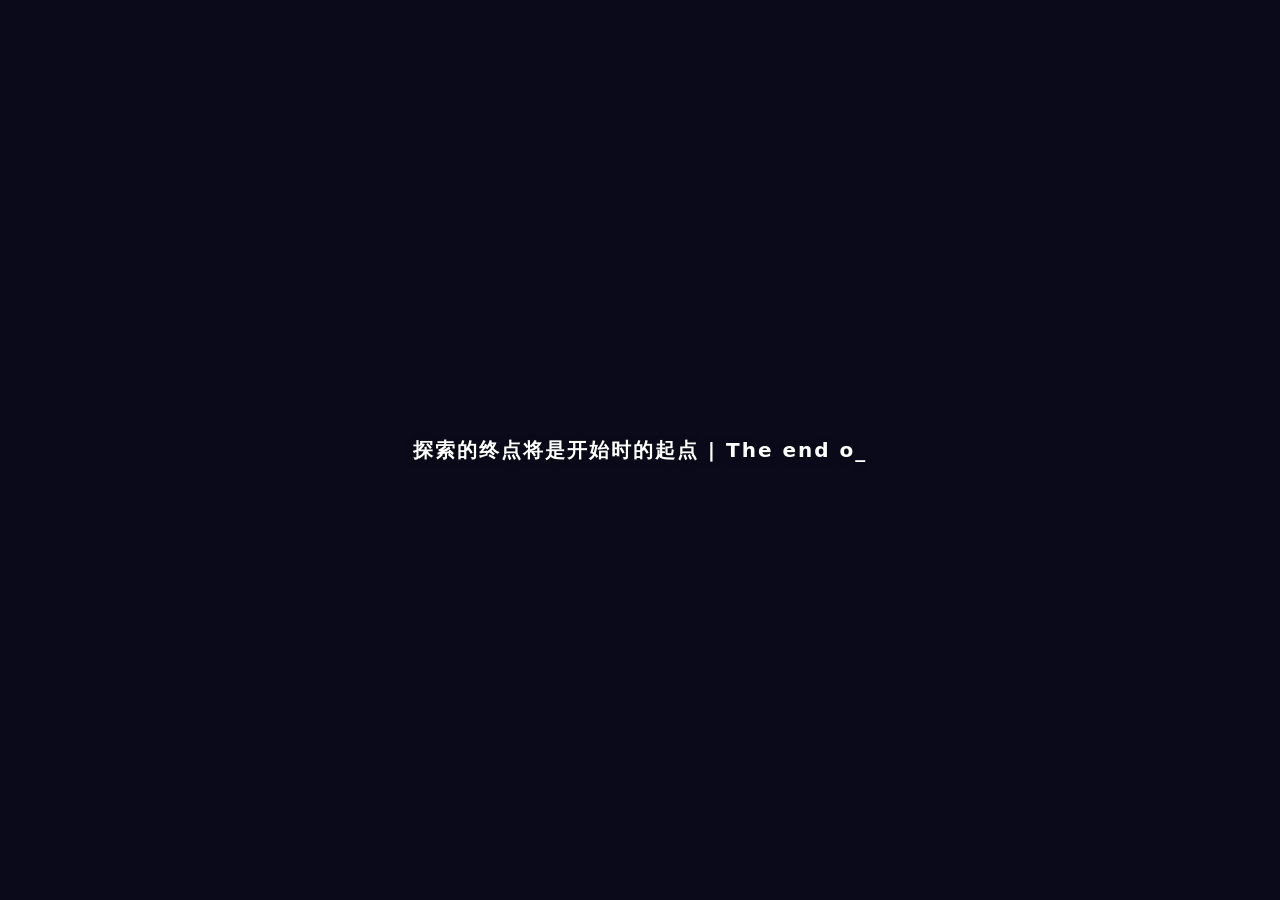
==== commit 95075b6e: "initial" ====
--- a/homepage-1.3/index.html
+++ b/homepage-1.3/index.html
@@ -12,15 +12,15 @@
 	<title>Ellan艾尔岚</title>
 	<link rel="icon" href="img/icon.png">
 	<meta name="viewport" content="width=device-width,initial-scale=1.0">
-	<link rel="stylesheet" href="css/cnm.sb_load.css" />
-	<link rel="stylesheet" href="css/cnm.sb_bg.css" />
-	<link rel="stylesheet" href="css/cnm.sb_pc.css" />
-	<link rel="stylesheet" href="css/cnm.sb_mp.css" />
+	<link rel="stylesheet" href="css/site_load.css" />
+	<link rel="stylesheet" href="css/site_bg.css" />
+	<link rel="stylesheet" href="css/site_pc.css" />
+	<link rel="stylesheet" href="css/site_mp.css" />
 	<script src="js/jquery-3.2.1.min.js"></script>
-	<script defer src="js/cnm.sb_judge.js"></script>
-	<script defer src="js/cnm.sb_pc.js"></script>
-	<script defer src="js/cnm.sb_mp.js"></script>
-	<script defer src="js/cnm.sb_copy.js"></script>
+	<script defer src="js/site_judge.js"></script>
+	<script defer src="js/site_pc.js"></script>
+	<script defer src="js/site_mp.js"></script>
+	<script defer src="js/site_copy.js"></script>
 	<script defer src="js/server-status.js"></script>
 	<script defer src="js/team.js"></script>
 	<script defer src="js/cursor-trail.js"></script>
--- a/homepage-1.3/css/site_load.css
+++ b/homepage-1.3/css/site_load.css
@@ -0,0 +1,35 @@
+/* ===== Device Detection via Media Queries ===== */
+html, body {
+	background-color: #0a0a1a;
+	width: 100%;
+	height: 100%;
+}
+html[data-theme="light"], html[data-theme="light"] body {
+	background-color: #f0f2f5;
+}
+
+/* Default: hide both */
+#pc { display: none; }
+#mp { display: none; }
+
+/* Desktop: show PC layout */
+@media (min-width: 769px) {
+	#pc {
+		position: fixed;
+		inset: 0;
+		z-index: 10;
+		display: none; /* shown by JS after intro animation */
+	}
+	#mp { display: none !important; }
+}
+
+/* Mobile: show MP layout */
+@media (max-width: 768px) {
+	#pc { display: none !important; }
+	#mp {
+		position: relative;
+		z-index: 10;
+		text-align: left;
+		display: none; /* shown by JS after intro animation */
+	}
+}
--- a/homepage-1.3/css/site_bg.css
+++ b/homepage-1.3/css/site_bg.css
@@ -0,0 +1,2896 @@
+#xuna{
+	position: fixed;
+	top: -50%;
+	left: -50px;
+	height: 150%;
+	width: 100%;
+	overflow: hidden;
+	z-index: 9;
+	pointer-events: none;
+	display: none;
+}
+
+*,
+*:before,
+*:after {
+  box-sizing: inherit;
+}
+
+*:before,
+*:after {
+  content: "";
+  position: absolute;
+}
+@-webkit-keyframes flame {
+  50% {
+    -webkit-transform: scale(0.8) rotate(45deg);
+            transform: scale(0.8) rotate(45deg);
+  }
+}
+
+@keyframes flame {
+  50% {
+    -webkit-transform: scale(0.8) rotate(45deg);
+            transform: scale(0.8) rotate(45deg);
+  }
+}
+.confetti {
+  position: absolute;
+  z-index: 999;
+}
+
+.confetti .rotate {
+  -webkit-animation: driftRotate 1s infinite both ease-in-out;
+          animation: driftRotate 1s infinite both ease-in-out;
+  width: 100%;
+  height: 100%;
+}
+
+.confetti .askew {
+  width: 100%;
+  height: 100%;
+  -webkit-animation: drift 1s infinite alternate both ease-in-out;
+          animation: drift 1s infinite alternate both ease-in-out;
+}
+
+.confetti:nth-child(0) .askew {
+  -webkit-animation-duration: 1.83s;
+          animation-duration: 1.83s;
+  -webkit-animation-delay: -0.183s;
+          animation-delay: -0.183s;
+}
+
+.confetti:nth-child(0) .rotate {
+  -webkit-animation-duration: 1.38s;
+          animation-duration: 1.38s;
+  -webkit-animation-delay: -1.0212s;
+          animation-delay: -1.0212s;
+}
+
+.confetti:nth-child(1) .askew {
+  -webkit-animation-duration: 2s;
+          animation-duration: 2s;
+  -webkit-animation-delay: -1.9s;
+          animation-delay: -1.9s;
+}
+
+.confetti:nth-child(1) .rotate {
+  -webkit-animation-duration: 1.4s;
+          animation-duration: 1.4s;
+  -webkit-animation-delay: -0.854s;
+          animation-delay: -0.854s;
+}
+
+.confetti:nth-child(2) .askew {
+  -webkit-animation-duration: 1.33s;
+          animation-duration: 1.33s;
+  -webkit-animation-delay: -0.266s;
+          animation-delay: -0.266s;
+}
+
+.confetti:nth-child(2) .rotate {
+  -webkit-animation-duration: 1.07s;
+          animation-duration: 1.07s;
+  -webkit-animation-delay: -0.7169s;
+          animation-delay: -0.7169s;
+}
+
+.confetti:nth-child(3) .askew {
+  -webkit-animation-duration: 1.85s;
+          animation-duration: 1.85s;
+  -webkit-animation-delay: -1.406s;
+          animation-delay: -1.406s;
+}
+
+.confetti:nth-child(3) .rotate {
+  -webkit-animation-duration: 1.37s;
+          animation-duration: 1.37s;
+  -webkit-animation-delay: -0.3288s;
+          animation-delay: -0.3288s;
+}
+
+.confetti:nth-child(4) .askew {
+  -webkit-animation-duration: 1.58s;
+          animation-duration: 1.58s;
+  -webkit-animation-delay: -1.2482s;
+          animation-delay: -1.2482s;
+}
+
+.confetti:nth-child(4) .rotate {
+  -webkit-animation-duration: 1.65s;
+          animation-duration: 1.65s;
+  -webkit-animation-delay: -0.198s;
+          animation-delay: -0.198s;
+}
+
+.confetti:nth-child(5) .askew {
+  -webkit-animation-duration: 1.63s;
+          animation-duration: 1.63s;
+  -webkit-animation-delay: -1.0432s;
+          animation-delay: -1.0432s;
+}
+
+.confetti:nth-child(5) .rotate {
+  -webkit-animation-duration: 1.97s;
+          animation-duration: 1.97s;
+  -webkit-animation-delay: -0.1576s;
+          animation-delay: -0.1576s;
+}
+
+.confetti:nth-child(6) .askew {
+  -webkit-animation-duration: 1.84s;
+          animation-duration: 1.84s;
+  -webkit-animation-delay: -1.3064s;
+          animation-delay: -1.3064s;
+}
+
+.confetti:nth-child(6) .rotate {
+  -webkit-animation-duration: 1.55s;
+          animation-duration: 1.55s;
+  -webkit-animation-delay: -0.5425s;
+          animation-delay: -0.5425s;
+}
+
+.confetti:nth-child(7) .askew {
+  -webkit-animation-duration: 1.87s;
+          animation-duration: 1.87s;
+  -webkit-animation-delay: -1.1781s;
+          animation-delay: -1.1781s;
+}
+
+.confetti:nth-child(7) .rotate {
+  -webkit-animation-duration: 1.3s;
+          animation-duration: 1.3s;
+  -webkit-animation-delay: -0.897s;
+          animation-delay: -0.897s;
+}
+
+.confetti:nth-child(8) .askew {
+  -webkit-animation-duration: 1.44s;
+          animation-duration: 1.44s;
+  -webkit-animation-delay: -0.3312s;
+          animation-delay: -0.3312s;
+}
+
+.confetti:nth-child(8) .rotate {
+  -webkit-animation-duration: 1.52s;
+          animation-duration: 1.52s;
+  -webkit-animation-delay: -0.4408s;
+          animation-delay: -0.4408s;
+}
+
+.confetti:nth-child(9) .askew {
+  -webkit-animation-duration: 1.72s;
+          animation-duration: 1.72s;
+  -webkit-animation-delay: -1.6684s;
+          animation-delay: -1.6684s;
+}
+
+.confetti:nth-child(9) .rotate {
+  -webkit-animation-duration: 1.17s;
+          animation-duration: 1.17s;
+  -webkit-animation-delay: -0.7254s;
+          animation-delay: -0.7254s;
+}
+
+.confetti:nth-child(10) .askew {
+  -webkit-animation-duration: 1.9s;
+          animation-duration: 1.9s;
+  -webkit-animation-delay: -0.836s;
+          animation-delay: -0.836s;
+}
+
+.confetti:nth-child(10) .rotate {
+  -webkit-animation-duration: 1.25s;
+          animation-duration: 1.25s;
+  -webkit-animation-delay: -0.025s;
+          animation-delay: -0.025s;
+}
+
+.confetti:nth-child(11) .askew {
+  -webkit-animation-duration: 1.65s;
+          animation-duration: 1.65s;
+  -webkit-animation-delay: -1.056s;
+          animation-delay: -1.056s;
+}
+
+.confetti:nth-child(11) .rotate {
+  -webkit-animation-duration: 1.47s;
+          animation-duration: 1.47s;
+  -webkit-animation-delay: -0.588s;
+          animation-delay: -0.588s;
+}
+
+.confetti:nth-child(12) .askew {
+  -webkit-animation-duration: 1.55s;
+          animation-duration: 1.55s;
+  -webkit-animation-delay: -0.217s;
+          animation-delay: -0.217s;
+}
+
+.confetti:nth-child(12) .rotate {
+  -webkit-animation-duration: 1.57s;
+          animation-duration: 1.57s;
+  -webkit-animation-delay: -1.2874s;
+          animation-delay: -1.2874s;
+}
+
+.confetti:nth-child(13) .askew {
+  -webkit-animation-duration: 1.23s;
+          animation-duration: 1.23s;
+  -webkit-animation-delay: -0.0984s;
+          animation-delay: -0.0984s;
+}
+
+.confetti:nth-child(13) .rotate {
+  -webkit-animation-duration: 1.55s;
+          animation-duration: 1.55s;
+  -webkit-animation-delay: -0.372s;
+          animation-delay: -0.372s;
+}
+
+.confetti:nth-child(14) .askew {
+  -webkit-animation-duration: 1.92s;
+          animation-duration: 1.92s;
+  -webkit-animation-delay: -1.1904s;
+          animation-delay: -1.1904s;
+}
+
+.confetti:nth-child(14) .rotate {
+  -webkit-animation-duration: 1.42s;
+          animation-duration: 1.42s;
+  -webkit-animation-delay: -0.852s;
+          animation-delay: -0.852s;
+}
+
+.confetti:nth-child(15) .askew {
+  -webkit-animation-duration: 1.16s;
+          animation-duration: 1.16s;
+  -webkit-animation-delay: -0.116s;
+          animation-delay: -0.116s;
+}
+
+.confetti:nth-child(15) .rotate {
+  -webkit-animation-duration: 1.61s;
+          animation-duration: 1.61s;
+  -webkit-animation-delay: -0.3542s;
+          animation-delay: -0.3542s;
+}
+
+.confetti:nth-child(16) .askew {
+  -webkit-animation-duration: 1.56s;
+          animation-duration: 1.56s;
+  -webkit-animation-delay: -0.1248s;
+          animation-delay: -0.1248s;
+}
+
+.confetti:nth-child(16) .rotate {
+  -webkit-animation-duration: 1.97s;
+          animation-duration: 1.97s;
+  -webkit-animation-delay: -1.2411s;
+          animation-delay: -1.2411s;
+}
+
+.confetti:nth-child(17) .askew {
+  -webkit-animation-duration: 1.73s;
+          animation-duration: 1.73s;
+  -webkit-animation-delay: -1.4013s;
+          animation-delay: -1.4013s;
+}
+
+.confetti:nth-child(17) .rotate {
+  -webkit-animation-duration: 1.91s;
+          animation-duration: 1.91s;
+  -webkit-animation-delay: -1.91s;
+          animation-delay: -1.91s;
+}
+
+.confetti:nth-child(18) .askew {
+  -webkit-animation-duration: 1.91s;
+          animation-duration: 1.91s;
+  -webkit-animation-delay: -0.8213s;
+          animation-delay: -0.8213s;
+}
+
+.confetti:nth-child(18) .rotate {
+  -webkit-animation-duration: 1.85s;
+          animation-duration: 1.85s;
+  -webkit-animation-delay: -0.555s;
+          animation-delay: -0.555s;
+}
+
+.confetti:nth-child(19) .askew {
+  -webkit-animation-duration: 1.66s;
+          animation-duration: 1.66s;
+  -webkit-animation-delay: -1.2284s;
+          animation-delay: -1.2284s;
+}
+
+.confetti:nth-child(19) .rotate {
+  -webkit-animation-duration: 1.43s;
+          animation-duration: 1.43s;
+  -webkit-animation-delay: -1.3013s;
+          animation-delay: -1.3013s;
+}
+
+.confetti:nth-child(20) .askew {
+  -webkit-animation-duration: 1.68s;
+          animation-duration: 1.68s;
+  -webkit-animation-delay: -0.2016s;
+          animation-delay: -0.2016s;
+}
+
+.confetti:nth-child(20) .rotate {
+  -webkit-animation-duration: 1.72s;
+          animation-duration: 1.72s;
+  -webkit-animation-delay: -0.1892s;
+          animation-delay: -0.1892s;
+}
+
+.confetti:nth-child(21) .askew {
+  -webkit-animation-duration: 1.96s;
+          animation-duration: 1.96s;
+  -webkit-animation-delay: -0.98s;
+          animation-delay: -0.98s;
+}
+
+.confetti:nth-child(21) .rotate {
+  -webkit-animation-duration: 1.01s;
+          animation-duration: 1.01s;
+  -webkit-animation-delay: -0.1717s;
+          animation-delay: -0.1717s;
+}
+
+.confetti:nth-child(22) .askew {
+  -webkit-animation-duration: 1.78s;
+          animation-duration: 1.78s;
+  -webkit-animation-delay: -1.4774s;
+          animation-delay: -1.4774s;
+}
+
+.confetti:nth-child(22) .rotate {
+  -webkit-animation-duration: 1.46s;
+          animation-duration: 1.46s;
+  -webkit-animation-delay: -1.4308s;
+          animation-delay: -1.4308s;
+}
+
+.confetti:nth-child(23) .askew {
+  -webkit-animation-duration: 1.46s;
+          animation-duration: 1.46s;
+  -webkit-animation-delay: -1.3578s;
+          animation-delay: -1.3578s;
+}
+
+.confetti:nth-child(23) .rotate {
+  -webkit-animation-duration: 1.15s;
+          animation-duration: 1.15s;
+  -webkit-animation-delay: -1.0235s;
+          animation-delay: -1.0235s;
+}
+
+.confetti:nth-child(24) .askew {
+  -webkit-animation-duration: 1.44s;
+          animation-duration: 1.44s;
+  -webkit-animation-delay: -1.3536s;
+          animation-delay: -1.3536s;
+}
+
+.confetti:nth-child(24) .rotate {
+  -webkit-animation-duration: 1.72s;
+          animation-duration: 1.72s;
+  -webkit-animation-delay: -0.688s;
+          animation-delay: -0.688s;
+}
+
+.confetti:nth-child(25) .askew {
+  -webkit-animation-duration: 1.97s;
+          animation-duration: 1.97s;
+  -webkit-animation-delay: -0.3743s;
+          animation-delay: -0.3743s;
+}
+
+.confetti:nth-child(25) .rotate {
+  -webkit-animation-duration: 1.73s;
+          animation-duration: 1.73s;
+  -webkit-animation-delay: -0.7266s;
+          animation-delay: -0.7266s;
+}
+
+.confetti:nth-child(26) .askew {
+  -webkit-animation-duration: 1.2s;
+          animation-duration: 1.2s;
+  -webkit-animation-delay: -0.024s;
+          animation-delay: -0.024s;
+}
+
+.confetti:nth-child(26) .rotate {
+  -webkit-animation-duration: 1.57s;
+          animation-duration: 1.57s;
+  -webkit-animation-delay: -0.1099s;
+          animation-delay: -0.1099s;
+}
+
+.confetti:nth-child(27) .askew {
+  -webkit-animation-duration: 1.84s;
+          animation-duration: 1.84s;
+  -webkit-animation-delay: -1.3064s;
+          animation-delay: -1.3064s;
+}
+
+.confetti:nth-child(27) .rotate {
+  -webkit-animation-duration: 1.19s;
+          animation-duration: 1.19s;
+  -webkit-animation-delay: -0.1666s;
+          animation-delay: -0.1666s;
+}
+
+.confetti:nth-child(28) .askew {
+  -webkit-animation-duration: 1.1s;
+          animation-duration: 1.1s;
+  -webkit-animation-delay: -0.088s;
+          animation-delay: -0.088s;
+}
+
+.confetti:nth-child(28) .rotate {
+  -webkit-animation-duration: 1.26s;
+          animation-duration: 1.26s;
+  -webkit-animation-delay: -0.4914s;
+          animation-delay: -0.4914s;
+}
+
+.confetti:nth-child(29) .askew {
+  -webkit-animation-duration: 1.51s;
+          animation-duration: 1.51s;
+  -webkit-animation-delay: -0.6191s;
+          animation-delay: -0.6191s;
+}
+
+.confetti:nth-child(29) .rotate {
+  -webkit-animation-duration: 1.89s;
+          animation-duration: 1.89s;
+  -webkit-animation-delay: -0.0378s;
+          animation-delay: -0.0378s;
+}
+
+.confetti:nth-child(30) .askew {
+  -webkit-animation-duration: 1.67s;
+          animation-duration: 1.67s;
+  -webkit-animation-delay: -1.2525s;
+          animation-delay: -1.2525s;
+}
+
+.confetti:nth-child(30) .rotate {
+  -webkit-animation-duration: 1.08s;
+          animation-duration: 1.08s;
+  -webkit-animation-delay: -0.6048s;
+          animation-delay: -0.6048s;
+}
+
+.confetti:nth-child(31) .askew {
+  -webkit-animation-duration: 1.6s;
+          animation-duration: 1.6s;
+  -webkit-animation-delay: -1.104s;
+          animation-delay: -1.104s;
+}
+
+.confetti:nth-child(31) .rotate {
+  -webkit-animation-duration: 1.83s;
+          animation-duration: 1.83s;
+  -webkit-animation-delay: -1.0614s;
+          animation-delay: -1.0614s;
+}
+
+.confetti:nth-child(32) .askew {
+  -webkit-animation-duration: 1.96s;
+          animation-duration: 1.96s;
+  -webkit-animation-delay: -0.7056s;
+          animation-delay: -0.7056s;
+}
+
+.confetti:nth-child(32) .rotate {
+  -webkit-animation-duration: 1.15s;
+          animation-duration: 1.15s;
+  -webkit-animation-delay: -0.0805s;
+          animation-delay: -0.0805s;
+}
+
+.confetti:nth-child(33) .askew {
+  -webkit-animation-duration: 1.92s;
+          animation-duration: 1.92s;
+  -webkit-animation-delay: -0.4992s;
+          animation-delay: -0.4992s;
+}
+
+.confetti:nth-child(33) .rotate {
+  -webkit-animation-duration: 1.15s;
+          animation-duration: 1.15s;
+  -webkit-animation-delay: -0.4945s;
+          animation-delay: -0.4945s;
+}
+
+.confetti:nth-child(34) .askew {
+  -webkit-animation-duration: 1.45s;
+          animation-duration: 1.45s;
+  -webkit-animation-delay: -0.232s;
+          animation-delay: -0.232s;
+}
+
+.confetti:nth-child(34) .rotate {
+  -webkit-animation-duration: 1.65s;
+          animation-duration: 1.65s;
+  -webkit-animation-delay: -0.33s;
+          animation-delay: -0.33s;
+}
+
+.confetti:nth-child(35) .askew {
+  -webkit-animation-duration: 1.53s;
+          animation-duration: 1.53s;
+  -webkit-animation-delay: -1.53s;
+          animation-delay: -1.53s;
+}
+
+.confetti:nth-child(35) .rotate {
+  -webkit-animation-duration: 1.21s;
+          animation-duration: 1.21s;
+  -webkit-animation-delay: -0.6292s;
+          animation-delay: -0.6292s;
+}
+
+.confetti:nth-child(36) .askew {
+  -webkit-animation-duration: 1.03s;
+          animation-duration: 1.03s;
+  -webkit-animation-delay: -0.3708s;
+          animation-delay: -0.3708s;
+}
+
+.confetti:nth-child(36) .rotate {
+  -webkit-animation-duration: 1.25s;
+          animation-duration: 1.25s;
+  -webkit-animation-delay: -0.275s;
+          animation-delay: -0.275s;
+}
+
+.confetti:nth-child(37) .askew {
+  -webkit-animation-duration: 1.39s;
+          animation-duration: 1.39s;
+  -webkit-animation-delay: -0.5699s;
+          animation-delay: -0.5699s;
+}
+
+.confetti:nth-child(37) .rotate {
+  -webkit-animation-duration: 1.48s;
+          animation-duration: 1.48s;
+  -webkit-animation-delay: -1.2876s;
+          animation-delay: -1.2876s;
+}
+
+.confetti:nth-child(38) .askew {
+  -webkit-animation-duration: 1.33s;
+          animation-duration: 1.33s;
+  -webkit-animation-delay: -1.064s;
+          animation-delay: -1.064s;
+}
+
+.confetti:nth-child(38) .rotate {
+  -webkit-animation-duration: 1.89s;
+          animation-duration: 1.89s;
+  -webkit-animation-delay: -1.7388s;
+          animation-delay: -1.7388s;
+}
+
+.confetti:nth-child(39) .askew {
+  -webkit-animation-duration: 1.19s;
+          animation-duration: 1.19s;
+  -webkit-animation-delay: -0.7378s;
+          animation-delay: -0.7378s;
+}
+
+.confetti:nth-child(39) .rotate {
+  -webkit-animation-duration: 1.72s;
+          animation-duration: 1.72s;
+  -webkit-animation-delay: -1.6684s;
+          animation-delay: -1.6684s;
+}
+
+.confetti:nth-child(40) .askew {
+  -webkit-animation-duration: 1.81s;
+          animation-duration: 1.81s;
+  -webkit-animation-delay: -0.0181s;
+          animation-delay: -0.0181s;
+}
+
+.confetti:nth-child(40) .rotate {
+  -webkit-animation-duration: 1.59s;
+          animation-duration: 1.59s;
+  -webkit-animation-delay: -1.2243s;
+          animation-delay: -1.2243s;
+}
+
+.confetti:nth-child(41) .askew {
+  -webkit-animation-duration: 1.85s;
+          animation-duration: 1.85s;
+  -webkit-animation-delay: -0.555s;
+          animation-delay: -0.555s;
+}
+
+.confetti:nth-child(41) .rotate {
+  -webkit-animation-duration: 1.47s;
+          animation-duration: 1.47s;
+  -webkit-animation-delay: -1.3377s;
+          animation-delay: -1.3377s;
+}
+
+.confetti:nth-child(42) .askew {
+  -webkit-animation-duration: 1.27s;
+          animation-duration: 1.27s;
+  -webkit-animation-delay: -0.254s;
+          animation-delay: -0.254s;
+}
+
+.confetti:nth-child(42) .rotate {
+  -webkit-animation-duration: 1.98s;
+          animation-duration: 1.98s;
+  -webkit-animation-delay: -0.198s;
+          animation-delay: -0.198s;
+}
+
+.confetti:nth-child(43) .askew {
+  -webkit-animation-duration: 2s;
+          animation-duration: 2s;
+  -webkit-animation-delay: -0.82s;
+          animation-delay: -0.82s;
+}
+
+.confetti:nth-child(43) .rotate {
+  -webkit-animation-duration: 1.33s;
+          animation-duration: 1.33s;
+  -webkit-animation-delay: -1.2502s;
+          animation-delay: -1.2502s;
+}
+
+.confetti:nth-child(44) .askew {
+  -webkit-animation-duration: 1.39s;
+          animation-duration: 1.39s;
+  -webkit-animation-delay: -0.4031s;
+          animation-delay: -0.4031s;
+}
+
+.confetti:nth-child(44) .rotate {
+  -webkit-animation-duration: 1.27s;
+          animation-duration: 1.27s;
+  -webkit-animation-delay: -1.27s;
+          animation-delay: -1.27s;
+}
+
+.confetti:nth-child(45) .askew {
+  -webkit-animation-duration: 1.55s;
+          animation-duration: 1.55s;
+  -webkit-animation-delay: -0.899s;
+          animation-delay: -0.899s;
+}
+
+.confetti:nth-child(45) .rotate {
+  -webkit-animation-duration: 1.64s;
+          animation-duration: 1.64s;
+  -webkit-animation-delay: -0.2132s;
+          animation-delay: -0.2132s;
+}
+
+.confetti:nth-child(46) .askew {
+  -webkit-animation-duration: 1.08s;
+          animation-duration: 1.08s;
+  -webkit-animation-delay: -0.216s;
+          animation-delay: -0.216s;
+}
+
+.confetti:nth-child(46) .rotate {
+  -webkit-animation-duration: 1.55s;
+          animation-duration: 1.55s;
+  -webkit-animation-delay: -0.9455s;
+          animation-delay: -0.9455s;
+}
+
+.confetti:nth-child(47) .askew {
+  -webkit-animation-duration: 1.46s;
+          animation-duration: 1.46s;
+  -webkit-animation-delay: -0.3066s;
+          animation-delay: -0.3066s;
+}
+
+.confetti:nth-child(47) .rotate {
+  -webkit-animation-duration: 1.22s;
+          animation-duration: 1.22s;
+  -webkit-animation-delay: -0.0854s;
+          animation-delay: -0.0854s;
+}
+
+.confetti:nth-child(48) .askew {
+  -webkit-animation-duration: 1.39s;
+          animation-duration: 1.39s;
+  -webkit-animation-delay: -1.3761s;
+          animation-delay: -1.3761s;
+}
+
+.confetti:nth-child(48) .rotate {
+  -webkit-animation-duration: 1.31s;
+          animation-duration: 1.31s;
+  -webkit-animation-delay: -1.0873s;
+          animation-delay: -1.0873s;
+}
+
+.confetti:nth-child(49) .askew {
+  -webkit-animation-duration: 1.99s;
+          animation-duration: 1.99s;
+  -webkit-animation-delay: -0.0995s;
+          animation-delay: -0.0995s;
+}
+
+.confetti:nth-child(49) .rotate {
+  -webkit-animation-duration: 1.82s;
+          animation-duration: 1.82s;
+  -webkit-animation-delay: -0.7098s;
+          animation-delay: -0.7098s;
+}
+
+.confetti:nth-child(50) .askew {
+  -webkit-animation-duration: 1.8s;
+          animation-duration: 1.8s;
+  -webkit-animation-delay: -0.792s;
+          animation-delay: -0.792s;
+}
+
+.confetti:nth-child(50) .rotate {
+  -webkit-animation-duration: 1.35s;
+          animation-duration: 1.35s;
+  -webkit-animation-delay: -0.0675s;
+          animation-delay: -0.0675s;
+}
+
+.confetti:nth-child(51) .askew {
+  -webkit-animation-duration: 1.87s;
+          animation-duration: 1.87s;
+  -webkit-animation-delay: -0.0561s;
+          animation-delay: -0.0561s;
+}
+
+.confetti:nth-child(51) .rotate {
+  -webkit-animation-duration: 1.29s;
+          animation-duration: 1.29s;
+  -webkit-animation-delay: -0.2322s;
+          animation-delay: -0.2322s;
+}
+
+.confetti:nth-child(52) .askew {
+  -webkit-animation-duration: 1.43s;
+          animation-duration: 1.43s;
+  -webkit-animation-delay: -0.2288s;
+          animation-delay: -0.2288s;
+}
+
+.confetti:nth-child(52) .rotate {
+  -webkit-animation-duration: 1.83s;
+          animation-duration: 1.83s;
+  -webkit-animation-delay: -0.1464s;
+          animation-delay: -0.1464s;
+}
+
+.confetti:nth-child(53) .askew {
+  -webkit-animation-duration: 1.03s;
+          animation-duration: 1.03s;
+  -webkit-animation-delay: -0.0309s;
+          animation-delay: -0.0309s;
+}
+
+.confetti:nth-child(53) .rotate {
+  -webkit-animation-duration: 1.87s;
+          animation-duration: 1.87s;
+  -webkit-animation-delay: -1.8326s;
+          animation-delay: -1.8326s;
+}
+
+.confetti:nth-child(54) .askew {
+  -webkit-animation-duration: 1.93s;
+          animation-duration: 1.93s;
+  -webkit-animation-delay: -0.2123s;
+          animation-delay: -0.2123s;
+}
+
+.confetti:nth-child(54) .rotate {
+  -webkit-animation-duration: 1.26s;
+          animation-duration: 1.26s;
+  -webkit-animation-delay: -0.0882s;
+          animation-delay: -0.0882s;
+}
+
+.confetti:nth-child(55) .askew {
+  -webkit-animation-duration: 1.23s;
+          animation-duration: 1.23s;
+  -webkit-animation-delay: -0.0615s;
+          animation-delay: -0.0615s;
+}
+
+.confetti:nth-child(55) .rotate {
+  -webkit-animation-duration: 1.29s;
+          animation-duration: 1.29s;
+  -webkit-animation-delay: -0.5418s;
+          animation-delay: -0.5418s;
+}
+
+.confetti:nth-child(56) .askew {
+  -webkit-animation-duration: 1.35s;
+          animation-duration: 1.35s;
+  -webkit-animation-delay: -0.1215s;
+          animation-delay: -0.1215s;
+}
+
+.confetti:nth-child(56) .rotate {
+  -webkit-animation-duration: 1.17s;
+          animation-duration: 1.17s;
+  -webkit-animation-delay: -0.117s;
+          animation-delay: -0.117s;
+}
+
+.confetti:nth-child(57) .askew {
+  -webkit-animation-duration: 1.17s;
+          animation-duration: 1.17s;
+  -webkit-animation-delay: -0.5499s;
+          animation-delay: -0.5499s;
+}
+
+.confetti:nth-child(57) .rotate {
+  -webkit-animation-duration: 1.41s;
+          animation-duration: 1.41s;
+  -webkit-animation-delay: -0.9588s;
+          animation-delay: -0.9588s;
+}
+
+.confetti:nth-child(58) .askew {
+  -webkit-animation-duration: 1.91s;
+          animation-duration: 1.91s;
+  -webkit-animation-delay: -0.8786s;
+          animation-delay: -0.8786s;
+}
+
+.confetti:nth-child(58) .rotate {
+  -webkit-animation-duration: 1.4s;
+          animation-duration: 1.4s;
+  -webkit-animation-delay: -1.358s;
+          animation-delay: -1.358s;
+}
+
+.confetti:nth-child(59) .askew {
+  -webkit-animation-duration: 1.41s;
+          animation-duration: 1.41s;
+  -webkit-animation-delay: -1.1562s;
+          animation-delay: -1.1562s;
+}
+
+.confetti:nth-child(59) .rotate {
+  -webkit-animation-duration: 1.84s;
+          animation-duration: 1.84s;
+  -webkit-animation-delay: -0.8832s;
+          animation-delay: -0.8832s;
+}
+
+.confetti:nth-child(60) .askew {
+  -webkit-animation-duration: 1.35s;
+          animation-duration: 1.35s;
+  -webkit-animation-delay: -0.297s;
+          animation-delay: -0.297s;
+}
+
+.confetti:nth-child(60) .rotate {
+  -webkit-animation-duration: 1.76s;
+          animation-duration: 1.76s;
+  -webkit-animation-delay: -0.1408s;
+          animation-delay: -0.1408s;
+}
+
+.confetti:nth-child(61) .askew {
+  -webkit-animation-duration: 1.58s;
+          animation-duration: 1.58s;
+  -webkit-animation-delay: -1.106s;
+          animation-delay: -1.106s;
+}
+
+.confetti:nth-child(61) .rotate {
+  -webkit-animation-duration: 1.49s;
+          animation-duration: 1.49s;
+  -webkit-animation-delay: -0.7599s;
+          animation-delay: -0.7599s;
+}
+
+.confetti:nth-child(62) .askew {
+  -webkit-animation-duration: 1.86s;
+          animation-duration: 1.86s;
+  -webkit-animation-delay: -1.6368s;
+          animation-delay: -1.6368s;
+}
+
+.confetti:nth-child(62) .rotate {
+  -webkit-animation-duration: 1.94s;
+          animation-duration: 1.94s;
+  -webkit-animation-delay: -0.7178s;
+          animation-delay: -0.7178s;
+}
+
+.confetti:nth-child(63) .askew {
+  -webkit-animation-duration: 1.68s;
+          animation-duration: 1.68s;
+  -webkit-animation-delay: -0.336s;
+          animation-delay: -0.336s;
+}
+
+.confetti:nth-child(63) .rotate {
+  -webkit-animation-duration: 1.98s;
+          animation-duration: 1.98s;
+  -webkit-animation-delay: -0.0396s;
+          animation-delay: -0.0396s;
+}
+
+.confetti:nth-child(64) .askew {
+  -webkit-animation-duration: 1.62s;
+          animation-duration: 1.62s;
+  -webkit-animation-delay: -0.8748s;
+          animation-delay: -0.8748s;
+}
+
+.confetti:nth-child(64) .rotate {
+  -webkit-animation-duration: 1.58s;
+          animation-duration: 1.58s;
+  -webkit-animation-delay: -0.869s;
+          animation-delay: -0.869s;
+}
+
+.confetti:nth-child(65) .askew {
+  -webkit-animation-duration: 1.83s;
+          animation-duration: 1.83s;
+  -webkit-animation-delay: -0.2013s;
+          animation-delay: -0.2013s;
+}
+
+.confetti:nth-child(65) .rotate {
+  -webkit-animation-duration: 1.03s;
+          animation-duration: 1.03s;
+  -webkit-animation-delay: -0.0206s;
+          animation-delay: -0.0206s;
+}
+
+.confetti:nth-child(66) .askew {
+  -webkit-animation-duration: 1.43s;
+          animation-duration: 1.43s;
+  -webkit-animation-delay: -0.7722s;
+          animation-delay: -0.7722s;
+}
+
+.confetti:nth-child(66) .rotate {
+  -webkit-animation-duration: 1.94s;
+          animation-duration: 1.94s;
+  -webkit-animation-delay: -0.2716s;
+          animation-delay: -0.2716s;
+}
+
+.confetti:nth-child(67) .askew {
+  -webkit-animation-duration: 1.15s;
+          animation-duration: 1.15s;
+  -webkit-animation-delay: -0.483s;
+          animation-delay: -0.483s;
+}
+
+.confetti:nth-child(67) .rotate {
+  -webkit-animation-duration: 1.73s;
+          animation-duration: 1.73s;
+  -webkit-animation-delay: -0.0173s;
+          animation-delay: -0.0173s;
+}
+
+.confetti:nth-child(68) .askew {
+  -webkit-animation-duration: 1.67s;
+          animation-duration: 1.67s;
+  -webkit-animation-delay: -0.501s;
+          animation-delay: -0.501s;
+}
+
+.confetti:nth-child(68) .rotate {
+  -webkit-animation-duration: 1.1s;
+          animation-duration: 1.1s;
+  -webkit-animation-delay: -0.726s;
+          animation-delay: -0.726s;
+}
+
+.confetti:nth-child(69) .askew {
+  -webkit-animation-duration: 1.14s;
+          animation-duration: 1.14s;
+  -webkit-animation-delay: -0.3648s;
+          animation-delay: -0.3648s;
+}
+
+.confetti:nth-child(69) .rotate {
+  -webkit-animation-duration: 1.33s;
+          animation-duration: 1.33s;
+  -webkit-animation-delay: -1.1837s;
+          animation-delay: -1.1837s;
+}
+
+.confetti:nth-child(70) .askew {
+  -webkit-animation-duration: 1.39s;
+          animation-duration: 1.39s;
+  -webkit-animation-delay: -0.0973s;
+          animation-delay: -0.0973s;
+}
+
+.confetti:nth-child(70) .rotate {
+  -webkit-animation-duration: 1.73s;
+          animation-duration: 1.73s;
+  -webkit-animation-delay: -1.6954s;
+          animation-delay: -1.6954s;
+}
+
+.confetti:nth-child(71) .askew {
+  -webkit-animation-duration: 1.83s;
+          animation-duration: 1.83s;
+  -webkit-animation-delay: -1.2993s;
+          animation-delay: -1.2993s;
+}
+
+.confetti:nth-child(71) .rotate {
+  -webkit-animation-duration: 1.34s;
+          animation-duration: 1.34s;
+  -webkit-animation-delay: -0.1474s;
+          animation-delay: -0.1474s;
+}
+
+.confetti:nth-child(72) .askew {
+  -webkit-animation-duration: 1.93s;
+          animation-duration: 1.93s;
+  -webkit-animation-delay: -0.1544s;
+          animation-delay: -0.1544s;
+}
+
+.confetti:nth-child(72) .rotate {
+  -webkit-animation-duration: 1.07s;
+          animation-duration: 1.07s;
+  -webkit-animation-delay: -0.5778s;
+          animation-delay: -0.5778s;
+}
+
+.confetti:nth-child(73) .askew {
+  -webkit-animation-duration: 1.42s;
+          animation-duration: 1.42s;
+  -webkit-animation-delay: -0.4544s;
+          animation-delay: -0.4544s;
+}
+
+.confetti:nth-child(73) .rotate {
+  -webkit-animation-duration: 1.14s;
+          animation-duration: 1.14s;
+  -webkit-animation-delay: -1.083s;
+          animation-delay: -1.083s;
+}
+
+.confetti:nth-child(74) .askew {
+  -webkit-animation-duration: 1.2s;
+          animation-duration: 1.2s;
+  -webkit-animation-delay: -0.144s;
+          animation-delay: -0.144s;
+}
+
+.confetti:nth-child(74) .rotate {
+  -webkit-animation-duration: 1.74s;
+          animation-duration: 1.74s;
+  -webkit-animation-delay: -1.4964s;
+          animation-delay: -1.4964s;
+}
+
+.confetti:nth-child(75) .askew {
+  -webkit-animation-duration: 1.01s;
+          animation-duration: 1.01s;
+  -webkit-animation-delay: -0.2121s;
+          animation-delay: -0.2121s;
+}
+
+.confetti:nth-child(75) .rotate {
+  -webkit-animation-duration: 1.57s;
+          animation-duration: 1.57s;
+  -webkit-animation-delay: -1.4601s;
+          animation-delay: -1.4601s;
+}
+
+.confetti:nth-child(76) .askew {
+  -webkit-animation-duration: 1.74s;
+          animation-duration: 1.74s;
+  -webkit-animation-delay: -1.6356s;
+          animation-delay: -1.6356s;
+}
+
+.confetti:nth-child(76) .rotate {
+  -webkit-animation-duration: 1.17s;
+          animation-duration: 1.17s;
+  -webkit-animation-delay: -1.0998s;
+          animation-delay: -1.0998s;
+}
+
+.confetti:nth-child(77) .askew {
+  -webkit-animation-duration: 1.49s;
+          animation-duration: 1.49s;
+  -webkit-animation-delay: -0.4172s;
+          animation-delay: -0.4172s;
+}
+
+.confetti:nth-child(77) .rotate {
+  -webkit-animation-duration: 1.26s;
+          animation-duration: 1.26s;
+  -webkit-animation-delay: -0.063s;
+          animation-delay: -0.063s;
+}
+
+.confetti:nth-child(78) .askew {
+  -webkit-animation-duration: 1.12s;
+          animation-duration: 1.12s;
+  -webkit-animation-delay: -0.6608s;
+          animation-delay: -0.6608s;
+}
+
+.confetti:nth-child(78) .rotate {
+  -webkit-animation-duration: 1.86s;
+          animation-duration: 1.86s;
+  -webkit-animation-delay: -0.8184s;
+          animation-delay: -0.8184s;
+}
+
+.confetti:nth-child(79) .askew {
+  -webkit-animation-duration: 1.82s;
+          animation-duration: 1.82s;
+  -webkit-animation-delay: -0.6188s;
+          animation-delay: -0.6188s;
+}
+
+.confetti:nth-child(79) .rotate {
+  -webkit-animation-duration: 1.47s;
+          animation-duration: 1.47s;
+  -webkit-animation-delay: -0.9261s;
+          animation-delay: -0.9261s;
+}
+
+.confetti:nth-child(80) .askew {
+  -webkit-animation-duration: 1.72s;
+          animation-duration: 1.72s;
+  -webkit-animation-delay: -0.946s;
+          animation-delay: -0.946s;
+}
+
+.confetti:nth-child(80) .rotate {
+  -webkit-animation-duration: 1.71s;
+          animation-duration: 1.71s;
+  -webkit-animation-delay: -0.0684s;
+          animation-delay: -0.0684s;
+}
+
+.confetti:nth-child(81) .askew {
+  -webkit-animation-duration: 1.86s;
+          animation-duration: 1.86s;
+  -webkit-animation-delay: -1.581s;
+          animation-delay: -1.581s;
+}
+
+.confetti:nth-child(81) .rotate {
+  -webkit-animation-duration: 1.26s;
+          animation-duration: 1.26s;
+  -webkit-animation-delay: -0.1134s;
+          animation-delay: -0.1134s;
+}
+
+.confetti:nth-child(82) .askew {
+  -webkit-animation-duration: 1.38s;
+          animation-duration: 1.38s;
+  -webkit-animation-delay: -1.0212s;
+          animation-delay: -1.0212s;
+}
+
+.confetti:nth-child(82) .rotate {
+  -webkit-animation-duration: 1.34s;
+          animation-duration: 1.34s;
+  -webkit-animation-delay: -0.6432s;
+          animation-delay: -0.6432s;
+}
+
+.confetti:nth-child(83) .askew {
+  -webkit-animation-duration: 1.46s;
+          animation-duration: 1.46s;
+  -webkit-animation-delay: -1.1534s;
+          animation-delay: -1.1534s;
+}
+
+.confetti:nth-child(83) .rotate {
+  -webkit-animation-duration: 1.3s;
+          animation-duration: 1.3s;
+  -webkit-animation-delay: -0.689s;
+          animation-delay: -0.689s;
+}
+
+.confetti:nth-child(84) .askew {
+  -webkit-animation-duration: 1.95s;
+          animation-duration: 1.95s;
+  -webkit-animation-delay: -0.468s;
+          animation-delay: -0.468s;
+}
+
+.confetti:nth-child(84) .rotate {
+  -webkit-animation-duration: 1.11s;
+          animation-duration: 1.11s;
+  -webkit-animation-delay: -0.9879s;
+          animation-delay: -0.9879s;
+}
+
+.confetti:nth-child(85) .askew {
+  -webkit-animation-duration: 1.27s;
+          animation-duration: 1.27s;
+  -webkit-animation-delay: -0.9779s;
+          animation-delay: -0.9779s;
+}
+
+.confetti:nth-child(85) .rotate {
+  -webkit-animation-duration: 1.41s;
+          animation-duration: 1.41s;
+  -webkit-animation-delay: -1.1985s;
+          animation-delay: -1.1985s;
+}
+
+.confetti:nth-child(86) .askew {
+  -webkit-animation-duration: 1.41s;
+          animation-duration: 1.41s;
+  -webkit-animation-delay: -0.8601s;
+          animation-delay: -0.8601s;
+}
+
+.confetti:nth-child(86) .rotate {
+  -webkit-animation-duration: 1.66s;
+          animation-duration: 1.66s;
+  -webkit-animation-delay: -0.498s;
+          animation-delay: -0.498s;
+}
+
+.confetti:nth-child(87) .askew {
+  -webkit-animation-duration: 1.75s;
+          animation-duration: 1.75s;
+  -webkit-animation-delay: -1.33s;
+          animation-delay: -1.33s;
+}
+
+.confetti:nth-child(87) .rotate {
+  -webkit-animation-duration: 1.07s;
+          animation-duration: 1.07s;
+  -webkit-animation-delay: -0.2354s;
+          animation-delay: -0.2354s;
+}
+
+.confetti:nth-child(88) .askew {
+  -webkit-animation-duration: 1.04s;
+          animation-duration: 1.04s;
+  -webkit-animation-delay: -0.5096s;
+          animation-delay: -0.5096s;
+}
+
+.confetti:nth-child(88) .rotate {
+  -webkit-animation-duration: 1.87s;
+          animation-duration: 1.87s;
+  -webkit-animation-delay: -0.9163s;
+          animation-delay: -0.9163s;
+}
+
+.confetti:nth-child(89) .askew {
+  -webkit-animation-duration: 1.47s;
+          animation-duration: 1.47s;
+  -webkit-animation-delay: -1.1466s;
+          animation-delay: -1.1466s;
+}
+
+.confetti:nth-child(89) .rotate {
+  -webkit-animation-duration: 1.42s;
+          animation-duration: 1.42s;
+  -webkit-animation-delay: -0.5822s;
+          animation-delay: -0.5822s;
+}
+
+.confetti:nth-child(90) .askew {
+  -webkit-animation-duration: 1.88s;
+          animation-duration: 1.88s;
+  -webkit-animation-delay: -0.5264s;
+          animation-delay: -0.5264s;
+}
+
+.confetti:nth-child(90) .rotate {
+  -webkit-animation-duration: 1.06s;
+          animation-duration: 1.06s;
+  -webkit-animation-delay: -0.9858s;
+          animation-delay: -0.9858s;
+}
+
+.confetti:nth-child(91) .askew {
+  -webkit-animation-duration: 1.99s;
+          animation-duration: 1.99s;
+  -webkit-animation-delay: -1.2736s;
+          animation-delay: -1.2736s;
+}
+
+.confetti:nth-child(91) .rotate {
+  -webkit-animation-duration: 1.62s;
+          animation-duration: 1.62s;
+  -webkit-animation-delay: -0.972s;
+          animation-delay: -0.972s;
+}
+
+.confetti:nth-child(92) .askew {
+  -webkit-animation-duration: 1.33s;
+          animation-duration: 1.33s;
+  -webkit-animation-delay: -0.6251s;
+          animation-delay: -0.6251s;
+}
+
+.confetti:nth-child(92) .rotate {
+  -webkit-animation-duration: 1.58s;
+          animation-duration: 1.58s;
+  -webkit-animation-delay: -1.5326s;
+          animation-delay: -1.5326s;
+}
+
+.confetti:nth-child(93) .askew {
+  -webkit-animation-duration: 1.31s;
+          animation-duration: 1.31s;
+  -webkit-animation-delay: -0.0524s;
+          animation-delay: -0.0524s;
+}
+
+.confetti:nth-child(93) .rotate {
+  -webkit-animation-duration: 1.15s;
+          animation-duration: 1.15s;
+  -webkit-animation-delay: -0.437s;
+          animation-delay: -0.437s;
+}
+
+.confetti:nth-child(94) .askew {
+  -webkit-animation-duration: 1.94s;
+          animation-duration: 1.94s;
+  -webkit-animation-delay: -1.8042s;
+          animation-delay: -1.8042s;
+}
+
+.confetti:nth-child(94) .rotate {
+  -webkit-animation-duration: 1.95s;
+          animation-duration: 1.95s;
+  -webkit-animation-delay: -1.2285s;
+          animation-delay: -1.2285s;
+}
+
+.confetti:nth-child(95) .askew {
+  -webkit-animation-duration: 1.11s;
+          animation-duration: 1.11s;
+  -webkit-animation-delay: -0.9546s;
+          animation-delay: -0.9546s;
+}
+
+.confetti:nth-child(95) .rotate {
+  -webkit-animation-duration: 1.9s;
+          animation-duration: 1.9s;
+  -webkit-animation-delay: -0.893s;
+          animation-delay: -0.893s;
+}
+
+.confetti:nth-child(96) .askew {
+  -webkit-animation-duration: 1.73s;
+          animation-duration: 1.73s;
+  -webkit-animation-delay: -1.3494s;
+          animation-delay: -1.3494s;
+}
+
+.confetti:nth-child(96) .rotate {
+  -webkit-animation-duration: 1.94s;
+          animation-duration: 1.94s;
+  -webkit-animation-delay: -1.6102s;
+          animation-delay: -1.6102s;
+}
+
+.confetti:nth-child(97) .askew {
+  -webkit-animation-duration: 1.57s;
+          animation-duration: 1.57s;
+  -webkit-animation-delay: -1.4287s;
+          animation-delay: -1.4287s;
+}
+
+.confetti:nth-child(97) .rotate {
+  -webkit-animation-duration: 1.2s;
+          animation-duration: 1.2s;
+  -webkit-animation-delay: -0.18s;
+          animation-delay: -0.18s;
+}
+
+.confetti:nth-child(98) .askew {
+  -webkit-animation-duration: 1.07s;
+          animation-duration: 1.07s;
+  -webkit-animation-delay: -0.856s;
+          animation-delay: -0.856s;
+}
+
+.confetti:nth-child(98) .rotate {
+  -webkit-animation-duration: 1.39s;
+          animation-duration: 1.39s;
+  -webkit-animation-delay: -1.2371s;
+          animation-delay: -1.2371s;
+}
+
+.confetti:nth-child(99) .askew {
+  -webkit-animation-duration: 1.92s;
+          animation-duration: 1.92s;
+  -webkit-animation-delay: -0.4416s;
+          animation-delay: -0.4416s;
+}
+
+.confetti:nth-child(99) .rotate {
+  -webkit-animation-duration: 1.49s;
+          animation-duration: 1.49s;
+  -webkit-animation-delay: -0.6109s;
+          animation-delay: -0.6109s;
+}
+
+.confetti:nth-child(100) .askew {
+  -webkit-animation-duration: 1.25s;
+          animation-duration: 1.25s;
+  -webkit-animation-delay: -1.25s;
+          animation-delay: -1.25s;
+}
+
+.confetti:nth-child(100) .rotate {
+  -webkit-animation-duration: 1.6s;
+          animation-duration: 1.6s;
+  -webkit-animation-delay: -0.256s;
+          animation-delay: -0.256s;
+}
+
+.confetti:nth-child(101) .askew {
+  -webkit-animation-duration: 1.26s;
+          animation-duration: 1.26s;
+  -webkit-animation-delay: -1.0332s;
+          animation-delay: -1.0332s;
+}
+
+.confetti:nth-child(101) .rotate {
+  -webkit-animation-duration: 1.97s;
+          animation-duration: 1.97s;
+  -webkit-animation-delay: -1.0441s;
+          animation-delay: -1.0441s;
+}
+
+.confetti:nth-child(102) .askew {
+  -webkit-animation-duration: 1.56s;
+          animation-duration: 1.56s;
+  -webkit-animation-delay: -0.7956s;
+          animation-delay: -0.7956s;
+}
+
+.confetti:nth-child(102) .rotate {
+  -webkit-animation-duration: 1.19s;
+          animation-duration: 1.19s;
+  -webkit-animation-delay: -0.7973s;
+          animation-delay: -0.7973s;
+}
+
+.confetti:nth-child(103) .askew {
+  -webkit-animation-duration: 1.92s;
+          animation-duration: 1.92s;
+  -webkit-animation-delay: -0.1728s;
+          animation-delay: -0.1728s;
+}
+
+.confetti:nth-child(103) .rotate {
+  -webkit-animation-duration: 1.74s;
+          animation-duration: 1.74s;
+  -webkit-animation-delay: -0.5742s;
+          animation-delay: -0.5742s;
+}
+
+.confetti:nth-child(104) .askew {
+  -webkit-animation-duration: 1.98s;
+          animation-duration: 1.98s;
+  -webkit-animation-delay: -1.0098s;
+          animation-delay: -1.0098s;
+}
+
+.confetti:nth-child(104) .rotate {
+  -webkit-animation-duration: 1.35s;
+          animation-duration: 1.35s;
+  -webkit-animation-delay: -0.837s;
+          animation-delay: -0.837s;
+}
+
+.confetti:nth-child(105) .askew {
+  -webkit-animation-duration: 1.61s;
+          animation-duration: 1.61s;
+  -webkit-animation-delay: -0.0483s;
+          animation-delay: -0.0483s;
+}
+
+.confetti:nth-child(105) .rotate {
+  -webkit-animation-duration: 1.95s;
+          animation-duration: 1.95s;
+  -webkit-animation-delay: -1.1505s;
+          animation-delay: -1.1505s;
+}
+
+.confetti:nth-child(106) .askew {
+  -webkit-animation-duration: 1.06s;
+          animation-duration: 1.06s;
+  -webkit-animation-delay: -0.4134s;
+          animation-delay: -0.4134s;
+}
+
+.confetti:nth-child(106) .rotate {
+  -webkit-animation-duration: 1.43s;
+          animation-duration: 1.43s;
+  -webkit-animation-delay: -0.3432s;
+          animation-delay: -0.3432s;
+}
+
+.confetti:nth-child(107) .askew {
+  -webkit-animation-duration: 1.99s;
+          animation-duration: 1.99s;
+  -webkit-animation-delay: -0.199s;
+          animation-delay: -0.199s;
+}
+
+.confetti:nth-child(107) .rotate {
+  -webkit-animation-duration: 1.54s;
+          animation-duration: 1.54s;
+  -webkit-animation-delay: -0.6314s;
+          animation-delay: -0.6314s;
+}
+
+.confetti:nth-child(108) .askew {
+  -webkit-animation-duration: 1.39s;
+          animation-duration: 1.39s;
+  -webkit-animation-delay: -0.8618s;
+          animation-delay: -0.8618s;
+}
+
+.confetti:nth-child(108) .rotate {
+  -webkit-animation-duration: 1.72s;
+          animation-duration: 1.72s;
+  -webkit-animation-delay: -1.1868s;
+          animation-delay: -1.1868s;
+}
+
+.confetti:nth-child(109) .askew {
+  -webkit-animation-duration: 1.85s;
+          animation-duration: 1.85s;
+  -webkit-animation-delay: -0.999s;
+          animation-delay: -0.999s;
+}
+
+.confetti:nth-child(109) .rotate {
+  -webkit-animation-duration: 1.15s;
+          animation-duration: 1.15s;
+  -webkit-animation-delay: -0.759s;
+          animation-delay: -0.759s;
+}
+
+.confetti:nth-child(110) .askew {
+  -webkit-animation-duration: 1.78s;
+          animation-duration: 1.78s;
+  -webkit-animation-delay: -0.7654s;
+          animation-delay: -0.7654s;
+}
+
+.confetti:nth-child(110) .rotate {
+  -webkit-animation-duration: 1.46s;
+          animation-duration: 1.46s;
+  -webkit-animation-delay: -1.1972s;
+          animation-delay: -1.1972s;
+}
+
+.confetti:nth-child(111) .askew {
+  -webkit-animation-duration: 1.21s;
+          animation-duration: 1.21s;
+  -webkit-animation-delay: -0.0484s;
+          animation-delay: -0.0484s;
+}
+
+.confetti:nth-child(111) .rotate {
+  -webkit-animation-duration: 1.86s;
+          animation-duration: 1.86s;
+  -webkit-animation-delay: -0.2418s;
+          animation-delay: -0.2418s;
+}
+
+.confetti:nth-child(112) .askew {
+  -webkit-animation-duration: 1.49s;
+          animation-duration: 1.49s;
+  -webkit-animation-delay: -0.2235s;
+          animation-delay: -0.2235s;
+}
+
+.confetti:nth-child(112) .rotate {
+  -webkit-animation-duration: 1.44s;
+          animation-duration: 1.44s;
+  -webkit-animation-delay: -0.3168s;
+          animation-delay: -0.3168s;
+}
+
+.confetti:nth-child(113) .askew {
+  -webkit-animation-duration: 1.68s;
+          animation-duration: 1.68s;
+  -webkit-animation-delay: -1.5288s;
+          animation-delay: -1.5288s;
+}
+
+.confetti:nth-child(113) .rotate {
+  -webkit-animation-duration: 1.74s;
+          animation-duration: 1.74s;
+  -webkit-animation-delay: -0.0522s;
+          animation-delay: -0.0522s;
+}
+
+.confetti:nth-child(114) .askew {
+  -webkit-animation-duration: 1.09s;
+          animation-duration: 1.09s;
+  -webkit-animation-delay: -0.7739s;
+          animation-delay: -0.7739s;
+}
+
+.confetti:nth-child(114) .rotate {
+  -webkit-animation-duration: 1.54s;
+          animation-duration: 1.54s;
+  -webkit-animation-delay: -0.0616s;
+          animation-delay: -0.0616s;
+}
+
+.confetti:nth-child(115) .askew {
+  -webkit-animation-duration: 1.38s;
+          animation-duration: 1.38s;
+  -webkit-animation-delay: -0.0414s;
+          animation-delay: -0.0414s;
+}
+
+.confetti:nth-child(115) .rotate {
+  -webkit-animation-duration: 1.67s;
+          animation-duration: 1.67s;
+  -webkit-animation-delay: -1.5531s;
+          animation-delay: -1.5531s;
+}
+
+.confetti:nth-child(116) .askew {
+  -webkit-animation-duration: 1.64s;
+          animation-duration: 1.64s;
+  -webkit-animation-delay: -0.9512s;
+          animation-delay: -0.9512s;
+}
+
+.confetti:nth-child(116) .rotate {
+  -webkit-animation-duration: 1.92s;
+          animation-duration: 1.92s;
+  -webkit-animation-delay: -0.9024s;
+          animation-delay: -0.9024s;
+}
+
+.confetti:nth-child(117) .askew {
+  -webkit-animation-duration: 1.97s;
+          animation-duration: 1.97s;
+  -webkit-animation-delay: -0.5516s;
+          animation-delay: -0.5516s;
+}
+
+.confetti:nth-child(117) .rotate {
+  -webkit-animation-duration: 1.37s;
+          animation-duration: 1.37s;
+  -webkit-animation-delay: -1.3563s;
+          animation-delay: -1.3563s;
+}
+
+.confetti:nth-child(118) .askew {
+  -webkit-animation-duration: 1.57s;
+          animation-duration: 1.57s;
+  -webkit-animation-delay: -0.7693s;
+          animation-delay: -0.7693s;
+}
+
+.confetti:nth-child(118) .rotate {
+  -webkit-animation-duration: 1.91s;
+          animation-duration: 1.91s;
+  -webkit-animation-delay: -1.2033s;
+          animation-delay: -1.2033s;
+}
+
+.confetti:nth-child(119) .askew {
+  -webkit-animation-duration: 1.83s;
+          animation-duration: 1.83s;
+  -webkit-animation-delay: -0.3294s;
+          animation-delay: -0.3294s;
+}
+
+.confetti:nth-child(119) .rotate {
+  -webkit-animation-duration: 1.75s;
+          animation-duration: 1.75s;
+  -webkit-animation-delay: -1.3125s;
+          animation-delay: -1.3125s;
+}
+
+.confetti:nth-child(120) .askew {
+  -webkit-animation-duration: 1.64s;
+          animation-duration: 1.64s;
+  -webkit-animation-delay: -0.984s;
+          animation-delay: -0.984s;
+}
+
+.confetti:nth-child(120) .rotate {
+  -webkit-animation-duration: 1.51s;
+          animation-duration: 1.51s;
+  -webkit-animation-delay: -1.3741s;
+          animation-delay: -1.3741s;
+}
+
+.confetti:nth-child(121) .askew {
+  -webkit-animation-duration: 1.71s;
+          animation-duration: 1.71s;
+  -webkit-animation-delay: -0.0684s;
+          animation-delay: -0.0684s;
+}
+
+.confetti:nth-child(121) .rotate {
+  -webkit-animation-duration: 1.11s;
+          animation-duration: 1.11s;
+  -webkit-animation-delay: -0.2331s;
+          animation-delay: -0.2331s;
+}
+
+.confetti:nth-child(122) .askew {
+  -webkit-animation-duration: 1.44s;
+          animation-duration: 1.44s;
+  -webkit-animation-delay: -0.9216s;
+          animation-delay: -0.9216s;
+}
+
+.confetti:nth-child(122) .rotate {
+  -webkit-animation-duration: 1.75s;
+          animation-duration: 1.75s;
+  -webkit-animation-delay: -0.595s;
+          animation-delay: -0.595s;
+}
+
+.confetti:nth-child(123) .askew {
+  -webkit-animation-duration: 1.99s;
+          animation-duration: 1.99s;
+  -webkit-animation-delay: -1.4527s;
+          animation-delay: -1.4527s;
+}
+
+.confetti:nth-child(123) .rotate {
+  -webkit-animation-duration: 1.35s;
+          animation-duration: 1.35s;
+  -webkit-animation-delay: -0.1485s;
+          animation-delay: -0.1485s;
+}
+
+.confetti:nth-child(124) .askew {
+  -webkit-animation-duration: 1.49s;
+          animation-duration: 1.49s;
+  -webkit-animation-delay: -1.0728s;
+          animation-delay: -1.0728s;
+}
+
+.confetti:nth-child(124) .rotate {
+  -webkit-animation-duration: 1.68s;
+          animation-duration: 1.68s;
+  -webkit-animation-delay: -1.0248s;
+          animation-delay: -1.0248s;
+}
+
+.confetti:nth-child(125) .askew {
+  -webkit-animation-duration: 1.57s;
+          animation-duration: 1.57s;
+  -webkit-animation-delay: -0.4239s;
+          animation-delay: -0.4239s;
+}
+
+.confetti:nth-child(125) .rotate {
+  -webkit-animation-duration: 1.38s;
+          animation-duration: 1.38s;
+  -webkit-animation-delay: -0.3726s;
+          animation-delay: -0.3726s;
+}
+
+.confetti:nth-child(126) .askew {
+  -webkit-animation-duration: 1.97s;
+          animation-duration: 1.97s;
+  -webkit-animation-delay: -0.4531s;
+          animation-delay: -0.4531s;
+}
+
+.confetti:nth-child(126) .rotate {
+  -webkit-animation-duration: 1.59s;
+          animation-duration: 1.59s;
+  -webkit-animation-delay: -0.8268s;
+          animation-delay: -0.8268s;
+}
+
+.confetti:nth-child(127) .askew {
+  -webkit-animation-duration: 1.16s;
+          animation-duration: 1.16s;
+  -webkit-animation-delay: -0.4176s;
+          animation-delay: -0.4176s;
+}
+
+.confetti:nth-child(127) .rotate {
+  -webkit-animation-duration: 1.74s;
+          animation-duration: 1.74s;
+  -webkit-animation-delay: -0.348s;
+          animation-delay: -0.348s;
+}
+
+.confetti:nth-child(128) .askew {
+  -webkit-animation-duration: 1.24s;
+          animation-duration: 1.24s;
+  -webkit-animation-delay: -0.7192s;
+          animation-delay: -0.7192s;
+}
+
+.confetti:nth-child(128) .rotate {
+  -webkit-animation-duration: 1.68s;
+          animation-duration: 1.68s;
+  -webkit-animation-delay: -0.168s;
+          animation-delay: -0.168s;
+}
+
+.confetti:nth-child(129) .askew {
+  -webkit-animation-duration: 1.17s;
+          animation-duration: 1.17s;
+  -webkit-animation-delay: -1.0647s;
+          animation-delay: -1.0647s;
+}
+
+.confetti:nth-child(129) .rotate {
+  -webkit-animation-duration: 1.02s;
+          animation-duration: 1.02s;
+  -webkit-animation-delay: -0.4692s;
+          animation-delay: -0.4692s;
+}
+
+.confetti:nth-child(130) .askew {
+  -webkit-animation-duration: 1.12s;
+          animation-duration: 1.12s;
+  -webkit-animation-delay: -0.1456s;
+          animation-delay: -0.1456s;
+}
+
+.confetti:nth-child(130) .rotate {
+  -webkit-animation-duration: 1.55s;
+          animation-duration: 1.55s;
+  -webkit-animation-delay: -0.5735s;
+          animation-delay: -0.5735s;
+}
+
+.confetti:nth-child(131) .askew {
+  -webkit-animation-duration: 1.87s;
+          animation-duration: 1.87s;
+  -webkit-animation-delay: -0.2618s;
+          animation-delay: -0.2618s;
+}
+
+.confetti:nth-child(131) .rotate {
+  -webkit-animation-duration: 1.49s;
+          animation-duration: 1.49s;
+  -webkit-animation-delay: -1.0728s;
+          animation-delay: -1.0728s;
+}
+
+.confetti:nth-child(132) .askew {
+  -webkit-animation-duration: 1.5s;
+          animation-duration: 1.5s;
+  -webkit-animation-delay: -1.29s;
+          animation-delay: -1.29s;
+}
+
+.confetti:nth-child(132) .rotate {
+  -webkit-animation-duration: 1.99s;
+          animation-duration: 1.99s;
+  -webkit-animation-delay: -1.2935s;
+          animation-delay: -1.2935s;
+}
+
+.confetti:nth-child(133) .askew {
+  -webkit-animation-duration: 1.86s;
+          animation-duration: 1.86s;
+  -webkit-animation-delay: -0.8184s;
+          animation-delay: -0.8184s;
+}
+
+.confetti:nth-child(133) .rotate {
+  -webkit-animation-duration: 1.74s;
+          animation-duration: 1.74s;
+  -webkit-animation-delay: -0.5394s;
+          animation-delay: -0.5394s;
+}
+
+.confetti:nth-child(134) .askew {
+  -webkit-animation-duration: 1.62s;
+          animation-duration: 1.62s;
+  -webkit-animation-delay: -0.567s;
+          animation-delay: -0.567s;
+}
+
+.confetti:nth-child(134) .rotate {
+  -webkit-animation-duration: 1.18s;
+          animation-duration: 1.18s;
+  -webkit-animation-delay: -0.2124s;
+          animation-delay: -0.2124s;
+}
+
+.confetti:nth-child(135) .askew {
+  -webkit-animation-duration: 1.09s;
+          animation-duration: 1.09s;
+  -webkit-animation-delay: -0.4687s;
+          animation-delay: -0.4687s;
+}
+
+.confetti:nth-child(135) .rotate {
+  -webkit-animation-duration: 1.53s;
+          animation-duration: 1.53s;
+  -webkit-animation-delay: -1.3923s;
+          animation-delay: -1.3923s;
+}
+
+.confetti:nth-child(136) .askew {
+  -webkit-animation-duration: 1.86s;
+          animation-duration: 1.86s;
+  -webkit-animation-delay: -0.186s;
+          animation-delay: -0.186s;
+}
+
+.confetti:nth-child(136) .rotate {
+  -webkit-animation-duration: 1.99s;
+          animation-duration: 1.99s;
+  -webkit-animation-delay: -0.8756s;
+          animation-delay: -0.8756s;
+}
+
+.confetti:nth-child(137) .askew {
+  -webkit-animation-duration: 1.84s;
+          animation-duration: 1.84s;
+  -webkit-animation-delay: -0.7176s;
+          animation-delay: -0.7176s;
+}
+
+.confetti:nth-child(137) .rotate {
+  -webkit-animation-duration: 1.77s;
+          animation-duration: 1.77s;
+  -webkit-animation-delay: -0.0177s;
+          animation-delay: -0.0177s;
+}
+
+.confetti:nth-child(138) .askew {
+  -webkit-animation-duration: 1.49s;
+          animation-duration: 1.49s;
+  -webkit-animation-delay: -1.0579s;
+          animation-delay: -1.0579s;
+}
+
+.confetti:nth-child(138) .rotate {
+  -webkit-animation-duration: 1.63s;
+          animation-duration: 1.63s;
+  -webkit-animation-delay: -1.3855s;
+          animation-delay: -1.3855s;
+}
+
+.confetti:nth-child(139) .askew {
+  -webkit-animation-duration: 1.18s;
+          animation-duration: 1.18s;
+  -webkit-animation-delay: -0.354s;
+          animation-delay: -0.354s;
+}
+
+.confetti:nth-child(139) .rotate {
+  -webkit-animation-duration: 1.72s;
+          animation-duration: 1.72s;
+  -webkit-animation-delay: -1.548s;
+          animation-delay: -1.548s;
+}
+
+.confetti:nth-child(140) .askew {
+  -webkit-animation-duration: 1.08s;
+          animation-duration: 1.08s;
+  -webkit-animation-delay: -0.5616s;
+          animation-delay: -0.5616s;
+}
+
+.confetti:nth-child(140) .rotate {
+  -webkit-animation-duration: 1.84s;
+          animation-duration: 1.84s;
+  -webkit-animation-delay: -1.104s;
+          animation-delay: -1.104s;
+}
+
+.confetti:nth-child(141) .askew {
+  -webkit-animation-duration: 1.71s;
+          animation-duration: 1.71s;
+  -webkit-animation-delay: -0.4788s;
+          animation-delay: -0.4788s;
+}
+
+.confetti:nth-child(141) .rotate {
+  -webkit-animation-duration: 1.22s;
+          animation-duration: 1.22s;
+  -webkit-animation-delay: -0.8296s;
+          animation-delay: -0.8296s;
+}
+
+.confetti:nth-child(142) .askew {
+  -webkit-animation-duration: 1.56s;
+          animation-duration: 1.56s;
+  -webkit-animation-delay: -1.326s;
+          animation-delay: -1.326s;
+}
+
+.confetti:nth-child(142) .rotate {
+  -webkit-animation-duration: 1.35s;
+          animation-duration: 1.35s;
+  -webkit-animation-delay: -0.9045s;
+          animation-delay: -0.9045s;
+}
+
+.confetti:nth-child(143) .askew {
+  -webkit-animation-duration: 1.25s;
+          animation-duration: 1.25s;
+  -webkit-animation-delay: -0.9375s;
+          animation-delay: -0.9375s;
+}
+
+.confetti:nth-child(143) .rotate {
+  -webkit-animation-duration: 1.45s;
+          animation-duration: 1.45s;
+  -webkit-animation-delay: -0.667s;
+          animation-delay: -0.667s;
+}
+
+.confetti:nth-child(144) .askew {
+  -webkit-animation-duration: 1.83s;
+          animation-duration: 1.83s;
+  -webkit-animation-delay: -1.0248s;
+          animation-delay: -1.0248s;
+}
+
+.confetti:nth-child(144) .rotate {
+  -webkit-animation-duration: 1.99s;
+          animation-duration: 1.99s;
+  -webkit-animation-delay: -1.8507s;
+          animation-delay: -1.8507s;
+}
+
+.confetti:nth-child(145) .askew {
+  -webkit-animation-duration: 1.89s;
+          animation-duration: 1.89s;
+  -webkit-animation-delay: -0.1323s;
+          animation-delay: -0.1323s;
+}
+
+.confetti:nth-child(145) .rotate {
+  -webkit-animation-duration: 1.96s;
+          animation-duration: 1.96s;
+  -webkit-animation-delay: -1.8228s;
+          animation-delay: -1.8228s;
+}
+
+.confetti:nth-child(146) .askew {
+  -webkit-animation-duration: 1.84s;
+          animation-duration: 1.84s;
+  -webkit-animation-delay: -1.5824s;
+          animation-delay: -1.5824s;
+}
+
+.confetti:nth-child(146) .rotate {
+  -webkit-animation-duration: 1.79s;
+          animation-duration: 1.79s;
+  -webkit-animation-delay: -0.2864s;
+          animation-delay: -0.2864s;
+}
+
+.confetti:nth-child(147) .askew {
+  -webkit-animation-duration: 1.69s;
+          animation-duration: 1.69s;
+  -webkit-animation-delay: -0.5408s;
+          animation-delay: -0.5408s;
+}
+
+.confetti:nth-child(147) .rotate {
+  -webkit-animation-duration: 1.95s;
+          animation-duration: 1.95s;
+  -webkit-animation-delay: -1.4625s;
+          animation-delay: -1.4625s;
+}
+
+.confetti:nth-child(148) .askew {
+  -webkit-animation-duration: 1.7s;
+          animation-duration: 1.7s;
+  -webkit-animation-delay: -1.683s;
+          animation-delay: -1.683s;
+}
+
+.confetti:nth-child(148) .rotate {
+  -webkit-animation-duration: 1.97s;
+          animation-duration: 1.97s;
+  -webkit-animation-delay: -0.2758s;
+          animation-delay: -0.2758s;
+}
+
+.confetti:nth-child(149) .askew {
+  -webkit-animation-duration: 1.36s;
+          animation-duration: 1.36s;
+  -webkit-animation-delay: -0.9248s;
+          animation-delay: -0.9248s;
+}
+
+.confetti:nth-child(149) .rotate {
+  -webkit-animation-duration: 1.45s;
+          animation-duration: 1.45s;
+  -webkit-animation-delay: -0.0725s;
+          animation-delay: -0.0725s;
+}
+
+.confetti:nth-child(150) .askew {
+  -webkit-animation-duration: 1.35s;
+          animation-duration: 1.35s;
+  -webkit-animation-delay: -1.1475s;
+          animation-delay: -1.1475s;
+}
+
+.confetti:nth-child(150) .rotate {
+  -webkit-animation-duration: 1.14s;
+          animation-duration: 1.14s;
+  -webkit-animation-delay: -0.7524s;
+          animation-delay: -0.7524s;
+}
+
+.confetti:nth-child(151) .askew {
+  -webkit-animation-duration: 1.09s;
+          animation-duration: 1.09s;
+  -webkit-animation-delay: -0.109s;
+          animation-delay: -0.109s;
+}
+
+.confetti:nth-child(151) .rotate {
+  -webkit-animation-duration: 1.55s;
+          animation-duration: 1.55s;
+  -webkit-animation-delay: -0.6045s;
+          animation-delay: -0.6045s;
+}
+
+.confetti:nth-child(152) .askew {
+  -webkit-animation-duration: 1.5s;
+          animation-duration: 1.5s;
+  -webkit-animation-delay: -0.975s;
+          animation-delay: -0.975s;
+}
+
+.confetti:nth-child(152) .rotate {
+  -webkit-animation-duration: 1.6s;
+          animation-duration: 1.6s;
+  -webkit-animation-delay: -0.416s;
+          animation-delay: -0.416s;
+}
+
+.confetti:nth-child(153) .askew {
+  -webkit-animation-duration: 1.37s;
+          animation-duration: 1.37s;
+  -webkit-animation-delay: -0.7398s;
+          animation-delay: -0.7398s;
+}
+
+.confetti:nth-child(153) .rotate {
+  -webkit-animation-duration: 1.51s;
+          animation-duration: 1.51s;
+  -webkit-animation-delay: -0.7399s;
+          animation-delay: -0.7399s;
+}
+
+.confetti:nth-child(154) .askew {
+  -webkit-animation-duration: 1.29s;
+          animation-duration: 1.29s;
+  -webkit-animation-delay: -0.9933s;
+          animation-delay: -0.9933s;
+}
+
+.confetti:nth-child(154) .rotate {
+  -webkit-animation-duration: 1.42s;
+          animation-duration: 1.42s;
+  -webkit-animation-delay: -1.3206s;
+          animation-delay: -1.3206s;
+}
+
+.confetti:nth-child(155) .askew {
+  -webkit-animation-duration: 1.43s;
+          animation-duration: 1.43s;
+  -webkit-animation-delay: -0.429s;
+          animation-delay: -0.429s;
+}
+
+.confetti:nth-child(155) .rotate {
+  -webkit-animation-duration: 1.96s;
+          animation-duration: 1.96s;
+  -webkit-animation-delay: -1.6464s;
+          animation-delay: -1.6464s;
+}
+
+.confetti:nth-child(156) .askew {
+  -webkit-animation-duration: 1.43s;
+          animation-duration: 1.43s;
+  -webkit-animation-delay: -0.429s;
+          animation-delay: -0.429s;
+}
+
+.confetti:nth-child(156) .rotate {
+  -webkit-animation-duration: 1.89s;
+          animation-duration: 1.89s;
+  -webkit-animation-delay: -0.189s;
+          animation-delay: -0.189s;
+}
+
+.confetti:nth-child(157) .askew {
+  -webkit-animation-duration: 1.47s;
+          animation-duration: 1.47s;
+  -webkit-animation-delay: -0.5145s;
+          animation-delay: -0.5145s;
+}
+
+.confetti:nth-child(157) .rotate {
+  -webkit-animation-duration: 1.94s;
+          animation-duration: 1.94s;
+  -webkit-animation-delay: -1.8624s;
+          animation-delay: -1.8624s;
+}
+
+.confetti:nth-child(158) .askew {
+  -webkit-animation-duration: 1.76s;
+          animation-duration: 1.76s;
+  -webkit-animation-delay: -1.3904s;
+          animation-delay: -1.3904s;
+}
+
+.confetti:nth-child(158) .rotate {
+  -webkit-animation-duration: 1.09s;
+          animation-duration: 1.09s;
+  -webkit-animation-delay: -0.2943s;
+          animation-delay: -0.2943s;
+}
+
+.confetti:nth-child(159) .askew {
+  -webkit-animation-duration: 1.7s;
+          animation-duration: 1.7s;
+  -webkit-animation-delay: -0.068s;
+          animation-delay: -0.068s;
+}
+
+.confetti:nth-child(159) .rotate {
+  -webkit-animation-duration: 1.51s;
+          animation-duration: 1.51s;
+  -webkit-animation-delay: -1.0117s;
+          animation-delay: -1.0117s;
+}
+
+.confetti:nth-child(160) .askew {
+  -webkit-animation-duration: 1.25s;
+          animation-duration: 1.25s;
+  -webkit-animation-delay: -1.2125s;
+          animation-delay: -1.2125s;
+}
+
+.confetti:nth-child(160) .rotate {
+  -webkit-animation-duration: 1.78s;
+          animation-duration: 1.78s;
+  -webkit-animation-delay: -0.3382s;
+          animation-delay: -0.3382s;
+}
+
+.confetti:nth-child(161) .askew {
+  -webkit-animation-duration: 1.79s;
+          animation-duration: 1.79s;
+  -webkit-animation-delay: -1.6468s;
+          animation-delay: -1.6468s;
+}
+
+.confetti:nth-child(161) .rotate {
+  -webkit-animation-duration: 1.55s;
+          animation-duration: 1.55s;
+  -webkit-animation-delay: -0.5425s;
+          animation-delay: -0.5425s;
+}
+
+.confetti:nth-child(162) .askew {
+  -webkit-animation-duration: 1.71s;
+          animation-duration: 1.71s;
+  -webkit-animation-delay: -0.2565s;
+          animation-delay: -0.2565s;
+}
+
+.confetti:nth-child(162) .rotate {
+  -webkit-animation-duration: 1.34s;
+          animation-duration: 1.34s;
+  -webkit-animation-delay: -0.7102s;
+          animation-delay: -0.7102s;
+}
+
+.confetti:nth-child(163) .askew {
+  -webkit-animation-duration: 1.34s;
+          animation-duration: 1.34s;
+  -webkit-animation-delay: -0.134s;
+          animation-delay: -0.134s;
+}
+
+.confetti:nth-child(163) .rotate {
+  -webkit-animation-duration: 1.92s;
+          animation-duration: 1.92s;
+  -webkit-animation-delay: -0.9984s;
+          animation-delay: -0.9984s;
+}
+
+.confetti:nth-child(164) .askew {
+  -webkit-animation-duration: 1.1s;
+          animation-duration: 1.1s;
+  -webkit-animation-delay: -0.946s;
+          animation-delay: -0.946s;
+}
+
+.confetti:nth-child(164) .rotate {
+  -webkit-animation-duration: 1.38s;
+          animation-duration: 1.38s;
+  -webkit-animation-delay: -1.035s;
+          animation-delay: -1.035s;
+}
+
+.confetti:nth-child(165) .askew {
+  -webkit-animation-duration: 1.25s;
+          animation-duration: 1.25s;
+  -webkit-animation-delay: -1.05s;
+          animation-delay: -1.05s;
+}
+
+.confetti:nth-child(165) .rotate {
+  -webkit-animation-duration: 1.55s;
+          animation-duration: 1.55s;
+  -webkit-animation-delay: -0.7285s;
+          animation-delay: -0.7285s;
+}
+
+.confetti:nth-child(166) .askew {
+  -webkit-animation-duration: 1.44s;
+          animation-duration: 1.44s;
+  -webkit-animation-delay: -0.9072s;
+          animation-delay: -0.9072s;
+}
+
+.confetti:nth-child(166) .rotate {
+  -webkit-animation-duration: 1.37s;
+          animation-duration: 1.37s;
+  -webkit-animation-delay: -1.0275s;
+          animation-delay: -1.0275s;
+}
+
+.confetti:nth-child(167) .askew {
+  -webkit-animation-duration: 1.04s;
+          animation-duration: 1.04s;
+  -webkit-animation-delay: -0.3848s;
+          animation-delay: -0.3848s;
+}
+
+.confetti:nth-child(167) .rotate {
+  -webkit-animation-duration: 1.85s;
+          animation-duration: 1.85s;
+  -webkit-animation-delay: -1.1655s;
+          animation-delay: -1.1655s;
+}
+
+.confetti:nth-child(168) .askew {
+  -webkit-animation-duration: 1.98s;
+          animation-duration: 1.98s;
+  -webkit-animation-delay: -1.2276s;
+          animation-delay: -1.2276s;
+}
+
+.confetti:nth-child(168) .rotate {
+  -webkit-animation-duration: 1.14s;
+          animation-duration: 1.14s;
+  -webkit-animation-delay: -0.3648s;
+          animation-delay: -0.3648s;
+}
+
+.confetti:nth-child(169) .askew {
+  -webkit-animation-duration: 1.32s;
+          animation-duration: 1.32s;
+  -webkit-animation-delay: -1.0428s;
+          animation-delay: -1.0428s;
+}
+
+.confetti:nth-child(169) .rotate {
+  -webkit-animation-duration: 1.33s;
+          animation-duration: 1.33s;
+  -webkit-animation-delay: -0.5453s;
+          animation-delay: -0.5453s;
+}
+
+.confetti:nth-child(170) .askew {
+  -webkit-animation-duration: 1.44s;
+          animation-duration: 1.44s;
+  -webkit-animation-delay: -0.2016s;
+          animation-delay: -0.2016s;
+}
+
+.confetti:nth-child(170) .rotate {
+  -webkit-animation-duration: 1.24s;
+          animation-duration: 1.24s;
+  -webkit-animation-delay: -0.124s;
+          animation-delay: -0.124s;
+}
+
+.confetti:nth-child(171) .askew {
+  -webkit-animation-duration: 1.16s;
+          animation-duration: 1.16s;
+  -webkit-animation-delay: -0.4756s;
+          animation-delay: -0.4756s;
+}
+
+.confetti:nth-child(171) .rotate {
+  -webkit-animation-duration: 1.88s;
+          animation-duration: 1.88s;
+  -webkit-animation-delay: -0.564s;
+          animation-delay: -0.564s;
+}
+
+.confetti:nth-child(172) .askew {
+  -webkit-animation-duration: 1.35s;
+          animation-duration: 1.35s;
+  -webkit-animation-delay: -1.1745s;
+          animation-delay: -1.1745s;
+}
+
+.confetti:nth-child(172) .rotate {
+  -webkit-animation-duration: 1.81s;
+          animation-duration: 1.81s;
+  -webkit-animation-delay: -0.905s;
+          animation-delay: -0.905s;
+}
+
+.confetti:nth-child(173) .askew {
+  -webkit-animation-duration: 1.02s;
+          animation-duration: 1.02s;
+  -webkit-animation-delay: -0.3162s;
+          animation-delay: -0.3162s;
+}
+
+.confetti:nth-child(173) .rotate {
+  -webkit-animation-duration: 1.19s;
+          animation-duration: 1.19s;
+  -webkit-animation-delay: -1.1543s;
+          animation-delay: -1.1543s;
+}
+
+.confetti:nth-child(174) .askew {
+  -webkit-animation-duration: 1.49s;
+          animation-duration: 1.49s;
+  -webkit-animation-delay: -1.4602s;
+          animation-delay: -1.4602s;
+}
+
+.confetti:nth-child(174) .rotate {
+  -webkit-animation-duration: 1.15s;
+          animation-duration: 1.15s;
+  -webkit-animation-delay: -0.0575s;
+          animation-delay: -0.0575s;
+}
+
+.confetti:nth-child(175) .askew {
+  -webkit-animation-duration: 1.04s;
+          animation-duration: 1.04s;
+  -webkit-animation-delay: -0.8632s;
+          animation-delay: -0.8632s;
+}
+
+.confetti:nth-child(175) .rotate {
+  -webkit-animation-duration: 1.71s;
+          animation-duration: 1.71s;
+  -webkit-animation-delay: -1.4706s;
+          animation-delay: -1.4706s;
+}
+
+.confetti:nth-child(176) .askew {
+  -webkit-animation-duration: 1.15s;
+          animation-duration: 1.15s;
+  -webkit-animation-delay: -0.621s;
+          animation-delay: -0.621s;
+}
+
+.confetti:nth-child(176) .rotate {
+  -webkit-animation-duration: 1.35s;
+          animation-duration: 1.35s;
+  -webkit-animation-delay: -0.486s;
+          animation-delay: -0.486s;
+}
+
+.confetti:nth-child(177) .askew {
+  -webkit-animation-duration: 1.97s;
+          animation-duration: 1.97s;
+  -webkit-animation-delay: -1.6942s;
+          animation-delay: -1.6942s;
+}
+
+.confetti:nth-child(177) .rotate {
+  -webkit-animation-duration: 1.56s;
+          animation-duration: 1.56s;
+  -webkit-animation-delay: -1.4976s;
+          animation-delay: -1.4976s;
+}
+
+.confetti:nth-child(178) .askew {
+  -webkit-animation-duration: 1.1s;
+          animation-duration: 1.1s;
+  -webkit-animation-delay: -0.561s;
+          animation-delay: -0.561s;
+}
+
+.confetti:nth-child(178) .rotate {
+  -webkit-animation-duration: 1.94s;
+          animation-duration: 1.94s;
+  -webkit-animation-delay: -0.8536s;
+          animation-delay: -0.8536s;
+}
+
+.confetti:nth-child(179) .askew {
+  -webkit-animation-duration: 1.54s;
+          animation-duration: 1.54s;
+  -webkit-animation-delay: -0.0924s;
+          animation-delay: -0.0924s;
+}
+
+.confetti:nth-child(179) .rotate {
+  -webkit-animation-duration: 1.03s;
+          animation-duration: 1.03s;
+  -webkit-animation-delay: -0.7931s;
+          animation-delay: -0.7931s;
+}
+
+.confetti:nth-child(180) .askew {
+  -webkit-animation-duration: 1.41s;
+          animation-duration: 1.41s;
+  -webkit-animation-delay: -0.0141s;
+          animation-delay: -0.0141s;
+}
+
+.confetti:nth-child(180) .rotate {
+  -webkit-animation-duration: 1.25s;
+          animation-duration: 1.25s;
+  -webkit-animation-delay: -0.8375s;
+          animation-delay: -0.8375s;
+}
+
+.confetti:nth-child(181) .askew {
+  -webkit-animation-duration: 1.13s;
+          animation-duration: 1.13s;
+  -webkit-animation-delay: -0.1469s;
+          animation-delay: -0.1469s;
+}
+
+.confetti:nth-child(181) .rotate {
+  -webkit-animation-duration: 1.52s;
+          animation-duration: 1.52s;
+  -webkit-animation-delay: -0.5016s;
+          animation-delay: -0.5016s;
+}
+
+.confetti:nth-child(182) .askew {
+  -webkit-animation-duration: 1.34s;
+          animation-duration: 1.34s;
+  -webkit-animation-delay: -0.8844s;
+          animation-delay: -0.8844s;
+}
+
+.confetti:nth-child(182) .rotate {
+  -webkit-animation-duration: 1.29s;
+          animation-duration: 1.29s;
+  -webkit-animation-delay: -0.2838s;
+          animation-delay: -0.2838s;
+}
+
+.confetti:nth-child(183) .askew {
+  -webkit-animation-duration: 1.9s;
+          animation-duration: 1.9s;
+  -webkit-animation-delay: -0.095s;
+          animation-delay: -0.095s;
+}
+
+.confetti:nth-child(183) .rotate {
+  -webkit-animation-duration: 1.81s;
+          animation-duration: 1.81s;
+  -webkit-animation-delay: -0.0724s;
+          animation-delay: -0.0724s;
+}
+
+.confetti:nth-child(184) .askew {
+  -webkit-animation-duration: 1.04s;
+          animation-duration: 1.04s;
+  -webkit-animation-delay: -0.4056s;
+          animation-delay: -0.4056s;
+}
+
+.confetti:nth-child(184) .rotate {
+  -webkit-animation-duration: 1.06s;
+          animation-duration: 1.06s;
+  -webkit-animation-delay: -0.1272s;
+          animation-delay: -0.1272s;
+}
+
+.confetti:nth-child(185) .askew {
+  -webkit-animation-duration: 1.25s;
+          animation-duration: 1.25s;
+  -webkit-animation-delay: -0.15s;
+          animation-delay: -0.15s;
+}
+
+.confetti:nth-child(185) .rotate {
+  -webkit-animation-duration: 1.6s;
+          animation-duration: 1.6s;
+  -webkit-animation-delay: -0.224s;
+          animation-delay: -0.224s;
+}
+
+.confetti:nth-child(186) .askew {
+  -webkit-animation-duration: 1.02s;
+          animation-duration: 1.02s;
+  -webkit-animation-delay: -0.4896s;
+          animation-delay: -0.4896s;
+}
+
+.confetti:nth-child(186) .rotate {
+  -webkit-animation-duration: 1.58s;
+          animation-duration: 1.58s;
+  -webkit-animation-delay: -0.2528s;
+          animation-delay: -0.2528s;
+}
+
+.confetti:nth-child(187) .askew {
+  -webkit-animation-duration: 1.75s;
+          animation-duration: 1.75s;
+  -webkit-animation-delay: -0.525s;
+          animation-delay: -0.525s;
+}
+
+.confetti:nth-child(187) .rotate {
+  -webkit-animation-duration: 1.92s;
+          animation-duration: 1.92s;
+  -webkit-animation-delay: -1.8816s;
+          animation-delay: -1.8816s;
+}
+
+.confetti:nth-child(188) .askew {
+  -webkit-animation-duration: 1.11s;
+          animation-duration: 1.11s;
+  -webkit-animation-delay: -0.1221s;
+          animation-delay: -0.1221s;
+}
+
+.confetti:nth-child(188) .rotate {
+  -webkit-animation-duration: 1.68s;
+          animation-duration: 1.68s;
+  -webkit-animation-delay: -0.8064s;
+          animation-delay: -0.8064s;
+}
+
+.confetti:nth-child(189) .askew {
+  -webkit-animation-duration: 1.02s;
+          animation-duration: 1.02s;
+  -webkit-animation-delay: -0.8976s;
+          animation-delay: -0.8976s;
+}
+
+.confetti:nth-child(189) .rotate {
+  -webkit-animation-duration: 1.22s;
+          animation-duration: 1.22s;
+  -webkit-animation-delay: -0.0976s;
+          animation-delay: -0.0976s;
+}
+
+.confetti:nth-child(190) .askew {
+  -webkit-animation-duration: 1.91s;
+          animation-duration: 1.91s;
+  -webkit-animation-delay: -1.4516s;
+          animation-delay: -1.4516s;
+}
+
+.confetti:nth-child(190) .rotate {
+  -webkit-animation-duration: 1.29s;
+          animation-duration: 1.29s;
+  -webkit-animation-delay: -0.6837s;
+          animation-delay: -0.6837s;
+}
+
+.confetti:nth-child(191) .askew {
+  -webkit-animation-duration: 1.88s;
+          animation-duration: 1.88s;
+  -webkit-animation-delay: -1.0528s;
+          animation-delay: -1.0528s;
+}
+
+.confetti:nth-child(191) .rotate {
+  -webkit-animation-duration: 1.16s;
+          animation-duration: 1.16s;
+  -webkit-animation-delay: -0.638s;
+          animation-delay: -0.638s;
+}
+
+.confetti:nth-child(192) .askew {
+  -webkit-animation-duration: 1.28s;
+          animation-duration: 1.28s;
+  -webkit-animation-delay: -0.3456s;
+          animation-delay: -0.3456s;
+}
+
+.confetti:nth-child(192) .rotate {
+  -webkit-animation-duration: 1.03s;
+          animation-duration: 1.03s;
+  -webkit-animation-delay: -0.9785s;
+          animation-delay: -0.9785s;
+}
+
+.confetti:nth-child(193) .askew {
+  -webkit-animation-duration: 1.88s;
+          animation-duration: 1.88s;
+  -webkit-animation-delay: -0.5264s;
+          animation-delay: -0.5264s;
+}
+
+.confetti:nth-child(193) .rotate {
+  -webkit-animation-duration: 1.25s;
+          animation-duration: 1.25s;
+  -webkit-animation-delay: -0.15s;
+          animation-delay: -0.15s;
+}
+
+.confetti:nth-child(194) .askew {
+  -webkit-animation-duration: 1.67s;
+          animation-duration: 1.67s;
+  -webkit-animation-delay: -1.1857s;
+          animation-delay: -1.1857s;
+}
+
+.confetti:nth-child(194) .rotate {
+  -webkit-animation-duration: 1.22s;
+          animation-duration: 1.22s;
+  -webkit-animation-delay: -0.671s;
+          animation-delay: -0.671s;
+}
+
+.confetti:nth-child(195) .askew {
+  -webkit-animation-duration: 1.31s;
+          animation-duration: 1.31s;
+  -webkit-animation-delay: -0.524s;
+          animation-delay: -0.524s;
+}
+
+.confetti:nth-child(195) .rotate {
+  -webkit-animation-duration: 1.43s;
+          animation-duration: 1.43s;
+  -webkit-animation-delay: -0.2002s;
+          animation-delay: -0.2002s;
+}
+
+.confetti:nth-child(196) .askew {
+  -webkit-animation-duration: 1.76s;
+          animation-duration: 1.76s;
+  -webkit-animation-delay: -1.6544s;
+          animation-delay: -1.6544s;
+}
+
+.confetti:nth-child(196) .rotate {
+  -webkit-animation-duration: 1.03s;
+          animation-duration: 1.03s;
+  -webkit-animation-delay: -0.7931s;
+          animation-delay: -0.7931s;
+}
+
+.confetti:nth-child(197) .askew {
+  -webkit-animation-duration: 1.94s;
+          animation-duration: 1.94s;
+  -webkit-animation-delay: -0.1746s;
+          animation-delay: -0.1746s;
+}
+
+.confetti:nth-child(197) .rotate {
+  -webkit-animation-duration: 1.37s;
+          animation-duration: 1.37s;
+  -webkit-animation-delay: -0.7946s;
+          animation-delay: -0.7946s;
+}
+
+.confetti:nth-child(198) .askew {
+  -webkit-animation-duration: 1.1s;
+          animation-duration: 1.1s;
+  -webkit-animation-delay: -0.495s;
+          animation-delay: -0.495s;
+}
+
+.confetti:nth-child(198) .rotate {
+  -webkit-animation-duration: 1.54s;
+          animation-duration: 1.54s;
+  -webkit-animation-delay: -0.8778s;
+          animation-delay: -0.8778s;
+}
+
+.confetti:nth-child(199) .askew {
+  -webkit-animation-duration: 1.59s;
+          animation-duration: 1.59s;
+  -webkit-animation-delay: -0.3021s;
+          animation-delay: -0.3021s;
+}
+
+.confetti:nth-child(199) .rotate {
+  -webkit-animation-duration: 1.66s;
+          animation-duration: 1.66s;
+  -webkit-animation-delay: -0.6142s;
+          animation-delay: -0.6142s;
+}
+
+@-webkit-keyframes drift {
+  0% {
+    -webkit-transform: skewY(10deg) translate3d(-250%, 0, 0);
+            transform: skewY(10deg) translate3d(-250%, 0, 0);
+  }
+  100% {
+    -webkit-transform: skewY(-10deg) translate3d(250%, 0, 0);
+            transform: skewY(-10deg) translate3d(250%, 0, 0);
+  }
+}
+
+@keyframes drift {
+  0% {
+    -webkit-transform: skewY(10deg) translate3d(-250%, 0, 0);
+            transform: skewY(10deg) translate3d(-250%, 0, 0);
+  }
+  100% {
+    -webkit-transform: skewY(-10deg) translate3d(250%, 0, 0);
+            transform: skewY(-10deg) translate3d(250%, 0, 0);
+  }
+}
+@-webkit-keyframes driftRotate {
+  0% {
+    -webkit-transform: rotateX(0);
+            transform: rotateX(0);
+  }
+  100% {
+    -webkit-transform: rotateX(360deg);
+            transform: rotateX(360deg);
+  }
+}
+@keyframes driftRotate {
+  0% {
+    -webkit-transform: rotateX(0);
+            transform: rotateX(0);
+  }
+  100% {
+    -webkit-transform: rotateX(360deg);
+            transform: rotateX(360deg);
+  }
+}
--- a/homepage-1.3/css/site_pc.css
+++ b/homepage-1.3/css/site_pc.css
@@ -0,0 +1,1136 @@
+/* ===== CSS Custom Properties ===== */
+:root {
+	--primary: #6c9fff;
+	--primary-hover: #5a8df0;
+	--accent: #ff8c5a;
+	--accent-light: #ffb07a;
+	--glass: rgba(255, 255, 255, 0.12);
+	--glass-strong: rgba(255, 255, 255, 0.18);
+	--glass-border: rgba(255, 255, 255, 0.2);
+	--glass-shadow: 0 8px 32px rgba(0, 0, 0, 0.25);
+	--glass-blur: blur(20px);
+	--text-white: #ffffff;
+	--text-light: rgba(255, 255, 255, 0.7);
+	--text-muted: rgba(255, 255, 255, 0.5);
+	--text-dark: #1a1a2e;
+	--radius-sm: 10px;
+	--radius-md: 14px;
+	--radius-lg: 22px;
+	--transition: 0.3s cubic-bezier(0.4, 0, 0.2, 1);
+	--font-display: site, 'Inter', system-ui, -apple-system, sans-serif;
+	--font-body: 'Inter', system-ui, -apple-system, 'PingFang SC', 'Microsoft YaHei', sans-serif;
+}
+
+/* ===== Reset & Base ===== */
+*, *::before, *::after {
+	box-sizing: border-box;
+	margin: 0;
+	padding: 0;
+}
+html, body {
+	font-family: var(--font-body);
+	color: var(--text-white);
+	text-align: center;
+	-webkit-font-smoothing: antialiased;
+	-moz-osx-font-smoothing: grayscale;
+	background: #0a0a1a;
+}
+a { text-decoration: none; color: inherit; }
+li { list-style: none; }
+img { max-width: 100%; display: block; }
+button { font-family: inherit; cursor: pointer; border: none; }
+
+/* Custom Font */
+@font-face {
+	font-family: site;
+	src: url("../font/site.ttf");
+	font-display: swap;
+}
+
+/* ===== Intro Animation Overlay ===== */
+#etext {
+	width: 100%;
+	height: 100%;
+	position: fixed;
+	inset: 0;
+	z-index: 100;
+	display: flex;
+	align-items: center;
+	justify-content: center;
+	color: #fff;
+	font-size: 20px;
+	font-weight: 600;
+	letter-spacing: 2px;
+	text-shadow: 0 2px 10px rgba(0, 0, 0, 0.3);
+	pointer-events: none;
+}
+#ebg {
+	width: 100%;
+	height: 100%;
+	position: fixed;
+	inset: 0;
+	background-image: url(../img/start.jpg);
+	background-size: cover;
+	background-position: center;
+	z-index: 99;
+}
+#ebga {
+	position: fixed;
+	inset: 0;
+	width: 0;
+	height: 0;
+	background-color: rgba(0, 0, 0, 0.35);
+	z-index: 99;
+}
+
+/* ===== Main Container (PC) ===== */
+#content {
+	position: fixed;
+	inset: 0;
+	width: 100%;
+	height: 0;
+	background: #0a0a1a;
+	z-index: 10;
+	overflow: hidden;
+	display: flex;
+}
+
+/* ===== Left Sidebar (Glass) ===== */
+#cleft {
+	width: 240px;
+	min-width: 240px;
+	height: 100%;
+	background: rgba(15, 15, 35, 0.6);
+	backdrop-filter: var(--glass-blur);
+	-webkit-backdrop-filter: var(--glass-blur);
+	border-right: 1px solid var(--glass-border);
+	display: flex;
+	flex-direction: column;
+	z-index: 11;
+	position: relative;
+}
+.cleft_top {
+	width: 100%;
+	flex-shrink: 0;
+}
+.cleft_topbg {
+	width: 100%;
+	height: 110px;
+	background-image: url(../img/banner.png);
+	background-position: center;
+	background-size: cover;
+	position: relative;
+}
+.cleft_topbg::after {
+	content: '';
+	position: absolute;
+	inset: 0;
+	background: linear-gradient(to bottom, transparent 40%, rgba(15, 15, 35, 0.8));
+}
+.cleftbg_img {
+	width: 58px;
+	height: 58px;
+	border-radius: var(--radius-sm);
+	overflow: hidden;
+	position: absolute;
+	left: 50%;
+	transform: translateX(-50%);
+	bottom: -22px;
+	box-shadow: 0 4px 20px rgba(0, 0, 0, 0.4);
+	border: 2px solid var(--glass-border);
+	cursor: pointer;
+	z-index: 2;
+}
+.cleftbg_img img { width: 100%; height: 100%; object-fit: cover; }
+.cleftbg_p {
+	padding: 32px 16px 14px;
+	font-size: 11px;
+	color: var(--text-muted);
+	letter-spacing: 0.5px;
+	border-bottom: 1px solid rgba(255, 255, 255, 0.06);
+	margin-bottom: 8px;
+}
+
+/* Nav Items */
+.cleft_nav {
+	flex: 1;
+	overflow-y: auto;
+	padding: 4px 8px;
+}
+.cleft_nav li {
+	display: flex;
+	align-items: center;
+	height: 44px;
+	padding: 0 16px;
+	cursor: pointer;
+	transition: var(--transition);
+	position: relative;
+	border-radius: var(--radius-sm);
+	margin: 2px 0;
+}
+.cleft_nav li::before {
+	content: '';
+	position: absolute;
+	left: 0;
+	top: 50%;
+	transform: translateY(-50%);
+	width: 3px;
+	height: 0;
+	background: var(--primary);
+	border-radius: 0 2px 2px 0;
+	transition: var(--transition);
+}
+.cleft_nav li:hover {
+	background: rgba(255, 255, 255, 0.08);
+}
+.cleft_nav li:hover span {
+	color: var(--text-white);
+}
+.cleft_nav li:hover svg {
+	color: var(--text-white);
+}
+.cleft_nav li.active {
+	background: rgba(108, 159, 255, 0.15);
+}
+.cleft_nav li.active::before {
+	height: 20px;
+}
+.cleft_nav li.active span {
+	color: var(--primary);
+	font-weight: 600;
+}
+.cleft_nav li.active svg {
+	color: var(--primary);
+}
+.cleft_nav li svg {
+	width: 18px;
+	height: 18px;
+	margin-right: 14px;
+	flex-shrink: 0;
+	color: var(--text-muted);
+	transition: var(--transition);
+}
+.cleft_nav li span {
+	font-size: 13px;
+	color: var(--text-light);
+	letter-spacing: 0.5px;
+	transition: var(--transition);
+}
+
+/* ===== Right Content Area ===== */
+#cright {
+	flex: 1;
+	height: 100%;
+	position: relative;
+	overflow: hidden;
+	z-index: 1;
+}
+
+/* ===== Page Base ===== */
+.page {
+	width: 100%;
+	height: 100%;
+	position: absolute;
+	inset: 0;
+}
+
+/* Page stacking via z-index */
+#nav01 { z-index: 7; }
+#nav02 { z-index: 6; overflow-y: auto; overflow-x: hidden; }
+#nav03 { z-index: 5; }
+#nav04 { z-index: 4; }
+#nav05 { z-index: 3; overflow-y: auto; overflow-x: hidden; }
+
+/* Smooth scrollbar */
+#nav02::-webkit-scrollbar,
+#nav05::-webkit-scrollbar { width: 6px; }
+#nav02::-webkit-scrollbar-track,
+#nav05::-webkit-scrollbar-track { background: transparent; }
+#nav02::-webkit-scrollbar-thumb,
+#nav05::-webkit-scrollbar-thumb {
+	background: rgba(255, 255, 255, 0.15);
+	border-radius: 3px;
+}
+#nav02::-webkit-scrollbar-thumb:hover,
+#nav05::-webkit-scrollbar-thumb:hover { background: rgba(255, 255, 255, 0.25); }
+
+/* ===== Nav01 - Homepage ===== */
+#nav01 {
+	background: url(../img/cover.jpeg) center / cover no-repeat;
+	position: absolute;
+	inset: 0;
+}
+#nav01::before {
+	content: '';
+	position: absolute;
+	inset: 0;
+	background: rgba(10, 10, 30, 0.4);
+	z-index: 0;
+	pointer-events: none;
+}
+#nav01 .nav01_content {
+	position: relative;
+	z-index: 1;
+}
+.nav01_content {
+	width: 100%;
+	height: 100%;
+	position: relative;
+}
+.nav01_left {
+	width: 60%;
+	height: 100%;
+	padding: 40px 5%;
+	text-align: left;
+	position: relative;
+}
+.nav01_logo {
+	display: flex;
+	align-items: center;
+	gap: 12px;
+}
+.nav01_logo img {
+	width: 42px;
+	height: 42px;
+	border-radius: 10px;
+	box-shadow: 0 4px 15px rgba(0, 0, 0, 0.3);
+}
+.nav01_logo h4 {
+	font: 2em var(--font-display);
+	text-shadow: 0 2px 20px rgba(0, 0, 0, 0.4);
+	color: var(--text-white);
+}
+.nav01_wz {
+	margin-top: 10%;
+	text-align: left;
+}
+.nav01_wz h5 {
+	font-size: 0.95em;
+	font-weight: 400;
+	color: var(--accent-light);
+	letter-spacing: 0.1em;
+	margin-bottom: 8px;
+	text-shadow: 0 2px 10px rgba(0, 0, 0, 0.3);
+}
+.nav01_wz h1 {
+	font: 3.5em var(--font-display);
+	background: linear-gradient(135deg, #ffd700, var(--accent));
+	-webkit-background-clip: text;
+	-webkit-text-fill-color: transparent;
+	background-clip: text;
+	letter-spacing: 0.2em;
+	margin-bottom: 16px;
+	filter: drop-shadow(0 4px 20px rgba(255, 140, 90, 0.3));
+}
+.nav01_wz h4 {
+	font: 1.5em var(--font-display);
+	letter-spacing: 0.5em;
+	color: var(--accent-light);
+	text-shadow: 0 2px 15px rgba(0, 0, 0, 0.4);
+}
+.nav01_wz h3 {
+	font-size: 1em;
+	letter-spacing: 0.15em;
+	font-weight: 500;
+	color: var(--text-light);
+	margin-top: 8px;
+	text-shadow: 0 2px 10px rgba(0, 0, 0, 0.4);
+}
+
+/* Animated bar */
+.bar {
+	width: 25px;
+	height: 3px;
+	margin-top: 4px;
+	border-radius: 2px;
+	background-color: var(--primary);
+	animation: loadingBar 5s infinite;
+}
+@keyframes loadingBar {
+	0%   { transform: translateX(0); width: 25px; }
+	25%  { background-color: var(--accent); width: 55px; }
+	50%  { transform: translateX(180px); background-color: var(--accent); width: 15px; }
+	75%  { background-color: var(--accent); width: 55px; }
+	100% { transform: translateX(0); width: 25px; }
+}
+
+/* CTA Buttons */
+.nav01_but {
+	margin-top: 8%;
+	display: flex;
+	gap: 14px;
+}
+.nav01_but button {
+	padding: 12px 32px;
+	border-radius: var(--radius-sm);
+	font-size: 13px;
+	letter-spacing: 1px;
+	transition: var(--transition);
+	backdrop-filter: blur(10px);
+	-webkit-backdrop-filter: blur(10px);
+}
+.nav01_but01 {
+	background: rgba(108, 159, 255, 0.3);
+	border: 1px solid rgba(108, 159, 255, 0.5);
+	color: #fff;
+	box-shadow: 0 4px 20px rgba(108, 159, 255, 0.2);
+}
+.nav01_but01:hover {
+	background: rgba(108, 159, 255, 0.5);
+	transform: translateY(-2px);
+	box-shadow: 0 8px 30px rgba(108, 159, 255, 0.35);
+}
+.nav01_but02 {
+	background: rgba(255, 255, 255, 0.08);
+	border: 1px solid rgba(255, 255, 255, 0.2);
+	color: var(--text-white);
+}
+.nav01_but02:hover {
+	background: rgba(255, 255, 255, 0.18);
+	transform: translateY(-2px);
+}
+.nav01_fooder {
+	position: absolute;
+	bottom: 14px;
+	left: 0;
+	right: 0;
+	text-align: center;
+	color: var(--text-muted);
+	font-size: 12px;
+	letter-spacing: 1px;
+}
+
+/* ===== MC Server Card (Glass) ===== */
+.mc-card {
+	display: flex;
+	align-items: center;
+	max-width: 460px;
+	background: var(--glass);
+	backdrop-filter: var(--glass-blur);
+	-webkit-backdrop-filter: var(--glass-blur);
+	border: 1px solid var(--glass-border);
+	border-radius: var(--radius-md);
+	padding: 14px 18px;
+	color: var(--text-white);
+	box-shadow: var(--glass-shadow);
+	margin-bottom: 14px;
+}
+.mc-icon img {
+	width: 56px;
+	height: 56px;
+	border: 2px solid rgba(255, 255, 255, 0.15);
+	border-radius: 8px;
+	margin-right: 14px;
+}
+.mc-info {
+	display: flex;
+	flex-direction: column;
+	flex: 1;
+	text-align: left;
+}
+.mc-motd {
+	font-size: 13px;
+	font-weight: 600;
+	white-space: pre-line;
+	margin-bottom: 4px;
+	color: var(--text-white);
+}
+.mc-meta { font-size: 12px; color: var(--text-muted); }
+.mc-copy-btn {
+	background: rgba(92, 184, 92, 0.25);
+	border: 1px solid rgba(92, 184, 92, 0.4);
+	backdrop-filter: blur(10px);
+	-webkit-backdrop-filter: blur(10px);
+	padding: 8px 16px;
+	margin-left: 12px;
+	border-radius: var(--radius-sm);
+	color: #7dff7d;
+	font-weight: 600;
+	font-size: 12px;
+	transition: var(--transition);
+	white-space: nowrap;
+}
+.mc-copy-btn:hover {
+	background: rgba(92, 184, 92, 0.4);
+	transform: translateY(-1px);
+	box-shadow: 0 4px 15px rgba(92, 184, 92, 0.25);
+}
+
+/* ===== Download Popup (Glass) ===== */
+.download-popup {
+	position: fixed;
+	inset: 0;
+	background: rgba(0, 0, 0, 0.5);
+	backdrop-filter: blur(8px);
+	-webkit-backdrop-filter: blur(8px);
+	display: flex;
+	align-items: center;
+	justify-content: center;
+	z-index: 9999;
+}
+.download-popup-content {
+	background: rgba(30, 30, 60, 0.8);
+	backdrop-filter: blur(30px);
+	-webkit-backdrop-filter: blur(30px);
+	border: 1px solid var(--glass-border);
+	color: #fff;
+	padding: 32px 40px;
+	border-radius: var(--radius-lg);
+	text-align: center;
+	box-shadow: var(--glass-shadow);
+	animation: fadeScaleIn 0.3s ease;
+}
+.download-popup-content h3 { margin-bottom: 18px; font-size: 18px; }
+.popup-buttons {
+	display: flex;
+	justify-content: center;
+	gap: 12px;
+}
+.popup-buttons button {
+	background: rgba(40, 201, 64, 0.25);
+	border: 1px solid rgba(40, 201, 64, 0.4);
+	color: #7dff7d;
+	border-radius: var(--radius-sm);
+	padding: 10px 22px;
+	font-size: 14px;
+	font-weight: 500;
+	transition: var(--transition);
+	backdrop-filter: blur(8px);
+}
+.popup-buttons button:last-child {
+	background: rgba(255, 255, 255, 0.08);
+	border-color: rgba(255, 255, 255, 0.15);
+	color: var(--text-light);
+}
+.popup-buttons button:hover {
+	transform: translateY(-1px);
+	box-shadow: 0 4px 15px rgba(0, 0, 0, 0.3);
+}
+
+/* ===== Nav02 - Server Info ===== */
+#nav02 { background: #0d0d22; }
+.nav02_bg {
+	width: 100%;
+	height: 300px;
+	background-image: url(../img/banner2.png);
+	background-size: cover;
+	background-position: center bottom;
+	position: relative;
+}
+.nav02_bg::after {
+	content: '';
+	position: absolute;
+	inset: 0;
+	background: linear-gradient(to bottom, transparent 50%, rgba(10, 10, 30, 0.9));
+}
+.nav02_bt {
+	position: absolute;
+	bottom: -22px;
+	left: 50%;
+	transform: translateX(-50%);
+	background: rgba(255, 255, 255, 0.12);
+	backdrop-filter: blur(16px);
+	-webkit-backdrop-filter: blur(16px);
+	border: 1px solid var(--glass-border);
+	padding: 12px 28px;
+	border-radius: var(--radius-sm);
+	font-size: 18px;
+	font-weight: 600;
+	color: var(--text-white);
+	letter-spacing: 1px;
+	box-shadow: var(--glass-shadow);
+	white-space: nowrap;
+	z-index: 2;
+}
+.nav02_kj {
+	width: 90%;
+	max-width: 960px;
+	margin: 60px auto 20px;
+	text-align: left;
+}
+.nav02_kj h3 {
+	font-size: 22px;
+	font-weight: 700;
+	letter-spacing: 2px;
+	color: var(--text-white);
+	margin: 30px 0 24px;
+	position: relative;
+	padding-left: 16px;
+}
+.nav02_kj h3::before {
+	content: '';
+	position: absolute;
+	left: 0;
+	top: 50%;
+	transform: translateY(-50%);
+	width: 4px;
+	height: 22px;
+	background: var(--primary);
+	border-radius: 2px;
+}
+
+/* Intro section with avatar */
+.nav02_grzl {
+	display: flex;
+	gap: 40px;
+	align-items: flex-start;
+}
+.nav02_grzl_headimg {
+	flex-shrink: 0;
+	text-align: center;
+}
+.nav02_grzl_headimg img {
+	width: 140px;
+	height: 140px;
+	border-radius: var(--radius-md);
+	box-shadow: var(--glass-shadow);
+	object-fit: cover;
+	border: 2px solid var(--glass-border);
+}
+.nav02_grzl_headimg a {
+	display: inline-block;
+	margin-top: 16px;
+	padding: 8px 24px;
+	background: rgba(108, 159, 255, 0.2);
+	border: 1px solid rgba(108, 159, 255, 0.4);
+	backdrop-filter: blur(8px);
+	color: var(--primary);
+	font-size: 13px;
+	border-radius: var(--radius-sm);
+	transition: var(--transition);
+}
+.nav02_grzl_headimg a:hover {
+	transform: translateY(-2px);
+	background: rgba(108, 159, 255, 0.35);
+}
+.nav02_grzl_txt { flex: 1; }
+.nav02_grzl_txt p {
+	font-size: 14px;
+	line-height: 2.2;
+	color: var(--text-light);
+	border-bottom: 1px dashed rgba(255, 255, 255, 0.08);
+	letter-spacing: 0.5px;
+}
+
+/* Feature Images */
+.feature-strip {
+	display: flex;
+	flex-direction: column;
+	align-items: center;
+	gap: 4px;
+	margin: 40px auto;
+}
+.feature-img {
+	width: 100%;
+	max-width: 960px;
+	aspect-ratio: 16/9;
+	background-size: cover;
+	background-position: center;
+	border-radius: var(--radius-sm);
+	border: 1px solid rgba(255, 255, 255, 0.06);
+}
+.img1 { background-image: url("../img/img1.png"); }
+.img2 { background-image: url("../img/img2.png"); }
+.img3 { background-image: url("../img/img3.png"); }
+.img4 { background-image: url("../img/img4.png"); }
+.img5 { background-image: url("../img/img5.png"); }
+.img6 { background-image: url("../img/img6.png"); }
+
+/* Feature Cards Grid (Glass) */
+.feature-grid {
+	display: grid;
+	grid-template-columns: repeat(2, 1fr);
+	gap: 16px;
+	margin-top: 16px;
+}
+.feature-card {
+	background: var(--glass);
+	backdrop-filter: blur(12px);
+	-webkit-backdrop-filter: blur(12px);
+	border: 1px solid var(--glass-border);
+	border-radius: var(--radius-md);
+	padding: 24px;
+	text-align: left;
+	transition: var(--transition);
+}
+.feature-card:hover {
+	transform: translateY(-4px);
+	background: var(--glass-strong);
+	box-shadow: var(--glass-shadow);
+}
+.feature-card h4 {
+	font-size: 15px;
+	font-weight: 600;
+	color: var(--text-white);
+	margin-bottom: 8px;
+}
+.feature-card p {
+	font-size: 13px;
+	line-height: 1.7;
+	color: var(--text-light);
+}
+.ebpx {
+	text-align: center;
+	font-size: 13px;
+	color: var(--text-muted);
+	letter-spacing: 2px;
+	padding: 40px 0 60px;
+}
+
+/* ===== Nav03 - Team ===== */
+#nav03 {
+	background: #0d0d22;
+	display: flex;
+	flex-direction: column;
+	align-items: center;
+	justify-content: center;
+}
+.enav03_p {
+	text-align: center;
+	margin-bottom: 40px;
+}
+.enav03_p h3 {
+	font: 2.5em var(--font-display);
+	color: var(--text-white);
+	letter-spacing: 12px;
+	text-shadow: 0 4px 20px rgba(0, 0, 0, 0.3);
+}
+.enav03_p h3 span {
+	font-family: var(--font-body);
+	letter-spacing: 12px;
+}
+.enav03_p h5 {
+	font-size: 14px;
+	color: var(--text-light);
+	font-weight: 500;
+	letter-spacing: 4px;
+	margin-top: 12px;
+}
+.enav03_p p {
+	font-size: 12px;
+	color: var(--text-muted);
+	letter-spacing: 2px;
+	margin-top: 8px;
+}
+
+/* Team Members */
+.enav03_team {
+	display: flex;
+	justify-content: center;
+	align-items: center;
+	gap: 50px;
+	flex-wrap: wrap;
+}
+.member {
+	text-align: center;
+	cursor: default;
+	transition: var(--transition);
+	position: relative;
+}
+.member img {
+	width: 130px;
+	height: 130px;
+	border-radius: 50%;
+	object-fit: cover;
+	border: 3px solid rgba(255, 255, 255, 0.15);
+	box-shadow: 0 8px 30px rgba(0, 0, 0, 0.3);
+	transition: all 0.4s ease;
+}
+.member:hover img {
+	transform: scale(1.1) rotate(2deg);
+	border-color: rgba(108, 159, 255, 0.6);
+	box-shadow: 0 12px 40px rgba(108, 159, 255, 0.3);
+}
+.member p {
+	margin-top: 12px;
+	font-weight: 600;
+	color: var(--text-white);
+	font-size: 14px;
+	letter-spacing: 1px;
+}
+.member-info {
+	position: absolute;
+	bottom: 100%;
+	left: 50%;
+	transform: translateX(-50%) translateY(10px);
+	width: 220px;
+	padding: 14px 16px;
+	background: rgba(20, 20, 50, 0.85);
+	backdrop-filter: blur(20px);
+	-webkit-backdrop-filter: blur(20px);
+	border: 1px solid var(--glass-border);
+	border-radius: var(--radius-md);
+	box-shadow: var(--glass-shadow);
+	font-size: 13px;
+	line-height: 1.6;
+	color: var(--text-light);
+	text-align: left;
+	opacity: 0;
+	pointer-events: none;
+	transition: opacity 0.3s ease, transform 0.3s ease;
+	margin-bottom: 12px;
+	z-index: 10;
+}
+.member-info::after {
+	content: '';
+	position: absolute;
+	top: 100%;
+	left: 50%;
+	transform: translateX(-50%);
+	border: 6px solid transparent;
+	border-top-color: rgba(20, 20, 50, 0.85);
+}
+.member:hover .member-info {
+	opacity: 1;
+	transform: translateX(-50%) translateY(0);
+	pointer-events: auto;
+}
+
+/* ===== Nav04 - QQ Group ===== */
+#nav04 {
+	background: #0d0d22;
+	display: flex;
+	align-items: center;
+	justify-content: center;
+}
+.nav04_content {
+	width: 100%;
+	height: 100%;
+	display: flex;
+	align-items: center;
+	justify-content: center;
+}
+.nav04_card {
+	background: var(--glass-strong);
+	backdrop-filter: blur(24px);
+	-webkit-backdrop-filter: blur(24px);
+	border: 1px solid var(--glass-border);
+	border-radius: var(--radius-lg);
+	padding: 40px;
+	text-align: center;
+	box-shadow: var(--glass-shadow);
+	max-width: 360px;
+}
+.nav04_card h2 {
+	font-size: 20px;
+	color: var(--text-white);
+	margin-bottom: 20px;
+	letter-spacing: 2px;
+}
+.nav04_card img {
+	width: 200px;
+	height: 200px;
+	object-fit: cover;
+	border-radius: var(--radius-md);
+	margin: 0 auto 16px;
+	box-shadow: 0 4px 20px rgba(0, 0, 0, 0.3);
+	border: 1px solid var(--glass-border);
+}
+.nav04_card p {
+	font-size: 14px;
+	color: var(--text-light);
+	letter-spacing: 1px;
+}
+
+/* ===== Nav05 - Quick Links ===== */
+#nav05 { background: #0d0d22; }
+.nav05_top {
+	width: 100%;
+	height: 300px;
+	background-image: url(../img/zhandian.jpg);
+	background-position: center;
+	background-size: cover;
+	position: relative;
+	margin-bottom: 50px;
+}
+.nav05_top::after {
+	content: '';
+	position: absolute;
+	inset: 0;
+	background: linear-gradient(to bottom, transparent 50%, rgba(10, 10, 30, 0.9));
+}
+.nav05_top_fj {
+	width: 70px;
+	height: 50px;
+	background: rgba(255, 255, 255, 0.15);
+	backdrop-filter: blur(12px);
+	-webkit-backdrop-filter: blur(12px);
+	border: 1px solid var(--glass-border);
+	border-radius: var(--radius-sm);
+	position: absolute;
+	bottom: -20px;
+	left: 50%;
+	transform: translateX(-50%);
+	box-shadow: var(--glass-shadow);
+	display: flex;
+	align-items: center;
+	justify-content: center;
+	z-index: 2;
+}
+.nav05_top_fj img {
+	width: 28px;
+	animation: floatUpDown 3s ease-in-out infinite;
+}
+@keyframes floatUpDown {
+	0%, 100% { transform: translateY(4px); }
+	50% { transform: translateY(-4px); }
+}
+.nav05_centent {
+	max-width: 1100px;
+	margin: 0 auto;
+	padding: 20px 30px 60px;
+}
+.nav05_centent_tit h1 {
+	font-size: 28px;
+	font-weight: 700;
+	color: var(--text-white);
+	margin-bottom: 30px;
+}
+
+/* Links Grid (Glass) */
+.links-grid {
+	display: grid;
+	grid-template-columns: repeat(auto-fill, minmax(240px, 1fr));
+	gap: 20px;
+	margin-top: 20px;
+}
+.link-card {
+	display: block;
+	background: var(--glass);
+	backdrop-filter: blur(12px);
+	-webkit-backdrop-filter: blur(12px);
+	border: 1px solid var(--glass-border);
+	border-radius: var(--radius-md);
+	overflow: hidden;
+	transition: var(--transition);
+	text-align: left;
+}
+.link-card:hover {
+	transform: translateY(-6px);
+	background: var(--glass-strong);
+	box-shadow: var(--glass-shadow);
+}
+.link-card-img {
+	width: 100%;
+	height: 140px;
+	overflow: hidden;
+	background: rgba(255, 255, 255, 0.05);
+}
+.link-card-img img {
+	width: 100%;
+	height: 100%;
+	object-fit: cover;
+	transition: transform 0.4s ease;
+}
+.link-card:hover .link-card-img img {
+	transform: scale(1.05);
+}
+.link-card h3 {
+	font: 16px var(--font-display);
+	font-weight: 600;
+	color: var(--text-white);
+	padding: 16px 16px 4px;
+	letter-spacing: 1px;
+}
+.link-card p {
+	font-size: 12px;
+	color: var(--text-muted);
+	padding: 0 16px 16px;
+	letter-spacing: 0.5px;
+	line-height: 1.5;
+}
+
+/* ===== Confetti ===== */
+#xuna {
+	position: fixed;
+	top: -50%;
+	left: 0;
+	height: 150%;
+	width: 100%;
+	overflow: hidden;
+	z-index: 12;
+	pointer-events: none;
+	display: none;
+}
+
+/* ===== Cursor Trail Canvas ===== */
+#cursor-trail {
+	position: fixed;
+	inset: 0;
+	z-index: 9998;
+	pointer-events: none;
+}
+
+/* ===== Theme Toggle Button ===== */
+.cleft_bottom {
+	padding: 8px;
+	border-top: 1px solid rgba(255, 255, 255, 0.06);
+	flex-shrink: 0;
+}
+#theme-toggle {
+	display: flex;
+	align-items: center;
+	width: 100%;
+	height: 40px;
+	padding: 0 16px;
+	background: rgba(255, 255, 255, 0.06);
+	border: 1px solid rgba(255, 255, 255, 0.1);
+	border-radius: var(--radius-sm);
+	color: var(--text-light);
+	font-size: 12px;
+	letter-spacing: 0.5px;
+	transition: var(--transition);
+	cursor: pointer;
+}
+#theme-toggle:hover {
+	background: rgba(255, 255, 255, 0.12);
+	color: var(--text-white);
+}
+#theme-toggle svg {
+	width: 16px;
+	height: 16px;
+	margin-right: 10px;
+	flex-shrink: 0;
+}
+/* Dark mode: show moon, hide sun */
+[data-theme="dark"] #theme-toggle .icon-sun,
+#theme-toggle .icon-sun { display: none; }
+[data-theme="dark"] #theme-toggle .icon-moon,
+#theme-toggle .icon-moon { display: block; }
+/* Light mode: show sun, hide moon */
+[data-theme="light"] #theme-toggle .icon-sun { display: block; }
+[data-theme="light"] #theme-toggle .icon-moon { display: none; }
+
+/* ===== Light Theme ===== */
+[data-theme="light"] {
+	--glass: rgba(0, 0, 0, 0.04);
+	--glass-strong: rgba(0, 0, 0, 0.07);
+	--glass-border: rgba(0, 0, 0, 0.1);
+	--glass-shadow: 0 8px 32px rgba(0, 0, 0, 0.08);
+	--text-white: #1a1a2e;
+	--text-light: rgba(0, 0, 0, 0.6);
+	--text-muted: rgba(0, 0, 0, 0.4);
+	--text-dark: #ffffff;
+}
+
+[data-theme="light"] html,
+[data-theme="light"] body,
+html[data-theme="light"],
+html[data-theme="light"] body {
+	background: #f0f2f5;
+	color: #1a1a2e;
+}
+
+/* Main container */
+[data-theme="light"] #content {
+	background: #f0f2f5;
+}
+
+/* Sidebar */
+[data-theme="light"] #cleft {
+	background: rgba(255, 255, 255, 0.7);
+	border-right-color: rgba(0, 0, 0, 0.08);
+}
+[data-theme="light"] .cleft_topbg::after {
+	background: linear-gradient(to bottom, transparent 40%, rgba(255, 255, 255, 0.8));
+}
+[data-theme="light"] .cleftbg_p {
+	border-bottom-color: rgba(0, 0, 0, 0.06);
+}
+[data-theme="light"] .cleft_nav li:hover {
+	background: rgba(0, 0, 0, 0.05);
+}
+[data-theme="light"] .cleft_nav li.active {
+	background: rgba(108, 159, 255, 0.1);
+}
+[data-theme="light"] .cleft_bottom {
+	border-top-color: rgba(0, 0, 0, 0.06);
+}
+[data-theme="light"] #theme-toggle {
+	background: rgba(0, 0, 0, 0.04);
+	border-color: rgba(0, 0, 0, 0.08);
+}
+[data-theme="light"] #theme-toggle:hover {
+	background: rgba(0, 0, 0, 0.08);
+}
+
+/* Intro overlay on nav01 */
+[data-theme="light"] #nav01::before {
+	background: rgba(255, 255, 255, 0.2);
+}
+
+/* Page backgrounds */
+[data-theme="light"] #nav02,
+[data-theme="light"] #nav03,
+[data-theme="light"] #nav04,
+[data-theme="light"] #nav05 {
+	background: #ffffff;
+}
+
+/* nav02 gradient overlay */
+[data-theme="light"] .nav02_bg::after {
+	background: linear-gradient(to bottom, transparent 50%, rgba(255, 255, 255, 0.9));
+}
+[data-theme="light"] .nav02_grzl_txt p {
+	border-bottom-color: rgba(0, 0, 0, 0.08);
+}
+[data-theme="light"] .feature-img {
+	border-color: rgba(0, 0, 0, 0.06);
+}
+
+/* nav05 gradient overlay */
+[data-theme="light"] .nav05_top::after {
+	background: linear-gradient(to bottom, transparent 50%, rgba(255, 255, 255, 0.9));
+}
+
+/* Download popup */
+[data-theme="light"] .download-popup {
+	background: rgba(255, 255, 255, 0.5);
+}
+[data-theme="light"] .download-popup-content {
+	background: rgba(255, 255, 255, 0.9);
+	color: #1a1a2e;
+}
+[data-theme="light"] .popup-buttons button:last-child {
+	background: rgba(0, 0, 0, 0.05);
+	border-color: rgba(0, 0, 0, 0.12);
+}
+
+/* Member info tooltip */
+[data-theme="light"] .member-info {
+	background: rgba(255, 255, 255, 0.92);
+	box-shadow: 0 8px 32px rgba(0, 0, 0, 0.12);
+}
+[data-theme="light"] .member-info::after {
+	border-top-color: rgba(255, 255, 255, 0.92);
+}
+[data-theme="light"] .member img {
+	border-color: rgba(0, 0, 0, 0.1);
+	box-shadow: 0 8px 30px rgba(0, 0, 0, 0.1);
+}
+[data-theme="light"] .member:hover img {
+	box-shadow: 0 12px 40px rgba(108, 159, 255, 0.2);
+}
+
+/* QQ card */
+[data-theme="light"] .nav04_card {
+	background: rgba(255, 255, 255, 0.8);
+}
+[data-theme="light"] .nav04_card img {
+	box-shadow: 0 4px 20px rgba(0, 0, 0, 0.1);
+}
+
+/* Link cards */
+[data-theme="light"] .link-card-img {
+	background: rgba(0, 0, 0, 0.03);
+}
+
+/* Scrollbar */
+[data-theme="light"] #nav02::-webkit-scrollbar-thumb,
+[data-theme="light"] #nav05::-webkit-scrollbar-thumb {
+	background: rgba(0, 0, 0, 0.15);
+}
+[data-theme="light"] #nav02::-webkit-scrollbar-thumb:hover,
+[data-theme="light"] #nav05::-webkit-scrollbar-thumb:hover {
+	background: rgba(0, 0, 0, 0.25);
+}
--- a/homepage-1.3/css/site_mp.css
+++ b/homepage-1.3/css/site_mp.css
@@ -0,0 +1,626 @@
+/* ===== Mobile Styles (Glassmorphism) ===== */
+
+/* Content area */
+#excontent {
+	width: 100%;
+	padding-bottom: 64px;
+	position: relative;
+}
+
+/* Background for mobile */
+#mp {
+	background: #0a0a1a;
+}
+
+/* === Nav01 - Home === */
+#exnav01 {
+	width: 100%;
+}
+.exn1_top {
+	display: flex;
+	align-items: center;
+	height: 52px;
+	padding: 0 5%;
+	background: rgba(15, 15, 35, 0.6);
+	backdrop-filter: blur(20px);
+	-webkit-backdrop-filter: blur(20px);
+	border-bottom: 1px solid var(--glass-border);
+}
+.exn1_top img {
+	width: 32px;
+	height: 32px;
+	border-radius: 8px;
+	border: 1px solid rgba(255, 255, 255, 0.15);
+}
+.exn1_top span {
+	font: 1.6em var(--font-display);
+	color: var(--text-white);
+	text-shadow: 0 2px 10px rgba(0, 0, 0, 0.3);
+	margin-left: 10px;
+}
+.exn1_banner {
+	width: 100%;
+	height: 220px;
+	background-image: url(../img/cover.jpeg);
+	background-size: cover;
+	background-position: center;
+	display: flex;
+	flex-direction: column;
+	justify-content: center;
+	padding: 0 6%;
+	position: relative;
+}
+.exn1_banner::after {
+	content: '';
+	position: absolute;
+	inset: 0;
+	background: rgba(10, 10, 30, 0.3);
+}
+.exn1_banner h3 {
+	font: 18px var(--font-display);
+	color: #fff;
+	text-shadow: 0 2px 12px rgba(0, 0, 0, 0.4);
+	letter-spacing: 4px;
+	position: relative;
+	z-index: 1;
+}
+.exn1_banner p {
+	font: 13px var(--font-display);
+	color: rgba(255, 255, 255, 0.9);
+	letter-spacing: 4px;
+	margin-top: 8px;
+	position: relative;
+	z-index: 1;
+}
+
+/* Menu cards (Glass) */
+.exn1_but {
+	width: 92%;
+	border-radius: var(--radius-lg);
+	margin: -24px auto 20px;
+	background: rgba(255, 255, 255, 0.08);
+	backdrop-filter: blur(20px);
+	-webkit-backdrop-filter: blur(20px);
+	border: 1px solid var(--glass-border);
+	padding: 16px;
+	box-shadow: var(--glass-shadow);
+	position: relative;
+	z-index: 1;
+}
+.exn1_but li {
+	display: flex;
+	align-items: center;
+	height: 66px;
+	margin: 8px 0;
+	background: rgba(255, 255, 255, 0.06);
+	border: 1px solid rgba(255, 255, 255, 0.1);
+	border-radius: var(--radius-sm);
+	padding: 0 12px;
+	cursor: pointer;
+	transition: var(--transition);
+}
+.exn1_but li:active {
+	transform: scale(0.98);
+	background: rgba(255, 255, 255, 0.12);
+}
+.exn1_but li div {
+	width: 44px;
+	height: 44px;
+	background: rgba(108, 159, 255, 0.12);
+	border: 1px solid rgba(108, 159, 255, 0.2);
+	border-radius: var(--radius-sm);
+	display: flex;
+	align-items: center;
+	justify-content: center;
+	flex-shrink: 0;
+	margin-right: 12px;
+}
+.exn1_but li div svg {
+	width: 22px;
+	height: 22px;
+	color: var(--primary);
+}
+.exn1_but li h5 {
+	font-size: 14px;
+	font-weight: 600;
+	color: var(--text-white);
+	letter-spacing: 1px;
+}
+.exn1_but li p {
+	font-size: 11px;
+	color: var(--text-muted);
+	letter-spacing: 0.5px;
+	margin-top: 2px;
+}
+
+/* === Nav02 - About (Glass) === */
+#exnav02 {
+	width: 100%;
+	display: none;
+}
+.exn02_bg {
+	width: 100%;
+	height: 160px;
+	background: linear-gradient(135deg, rgba(102, 126, 234, 0.7), rgba(118, 75, 162, 0.7));
+	backdrop-filter: blur(10px);
+	position: relative;
+	display: flex;
+	align-items: flex-end;
+	justify-content: center;
+}
+.exn02_bg p {
+	position: absolute;
+	bottom: -18px;
+	padding: 8px 24px;
+	background: rgba(255, 255, 255, 0.12);
+	backdrop-filter: blur(16px);
+	-webkit-backdrop-filter: blur(16px);
+	border: 1px solid var(--glass-border);
+	border-radius: var(--radius-sm);
+	font-size: 13px;
+	color: var(--text-white);
+	font-weight: 500;
+	letter-spacing: 1px;
+	box-shadow: var(--glass-shadow);
+}
+.exn02_zl {
+	width: 100%;
+	padding: 0 5%;
+}
+.exn_bt {
+	font-size: 16px;
+	font-weight: 700;
+	letter-spacing: 2px;
+	margin: 40px 0 16px;
+	padding-left: 12px;
+	border-left: 3px solid var(--primary);
+	color: var(--text-white);
+}
+.exn02_kjt {
+	width: 100%;
+	padding: 0 4%;
+}
+.exn02_kjt p {
+	font-size: 13px;
+	line-height: 2;
+	color: var(--text-light);
+	border-bottom: 1px dashed rgba(255, 255, 255, 0.08);
+	letter-spacing: 0.5px;
+}
+
+/* === Nav03 - Team (Glass) === */
+#exnav03 {
+	width: 100%;
+	min-height: 100vh;
+	background: #0d0d22;
+	display: none;
+	flex-direction: column;
+	align-items: center;
+	justify-content: center;
+	padding: 60px 5%;
+}
+.exnav03_p {
+	text-align: center;
+	margin-bottom: 40px;
+}
+.exnav03_p h3 {
+	font: 24px var(--font-display);
+	letter-spacing: 6px;
+	color: var(--text-white);
+}
+.exnav03_p h3 span {
+	font-family: var(--font-body);
+}
+.exnav03_p h5 {
+	font-size: 13px;
+	letter-spacing: 2px;
+	margin-top: 10px;
+	color: var(--text-light);
+}
+.exnav03_p p {
+	font-size: 12px;
+	letter-spacing: 2px;
+	margin-top: 8px;
+	color: var(--text-muted);
+}
+.exnav03_team {
+	display: flex;
+	justify-content: center;
+	gap: 24px;
+	flex-wrap: wrap;
+}
+.exnav03_team .member {
+	text-align: center;
+	position: relative;
+}
+.exnav03_team .member img {
+	width: 80px;
+	height: 80px;
+	border-radius: 50%;
+	object-fit: cover;
+	box-shadow: 0 4px 20px rgba(0, 0, 0, 0.3);
+	border: 2px solid rgba(255, 255, 255, 0.15);
+}
+.exnav03_team .member p {
+	margin-top: 8px;
+	font-size: 12px;
+	font-weight: 600;
+	color: var(--text-white);
+}
+.exnav03_team .member .member-info {
+	position: absolute;
+	bottom: 100%;
+	left: 50%;
+	transform: translateX(-50%) translateY(10px);
+	width: 180px;
+	padding: 10px 12px;
+	background: rgba(20, 20, 50, 0.85);
+	backdrop-filter: blur(20px);
+	-webkit-backdrop-filter: blur(20px);
+	border: 1px solid var(--glass-border);
+	border-radius: var(--radius-sm);
+	box-shadow: var(--glass-shadow);
+	font-size: 12px;
+	line-height: 1.5;
+	color: var(--text-light);
+	text-align: left;
+	opacity: 0;
+	pointer-events: none;
+	transition: opacity 0.3s ease, transform 0.3s ease;
+	margin-bottom: 8px;
+	z-index: 10;
+}
+.exnav03_team .member .member-info::after {
+	content: '';
+	position: absolute;
+	top: 100%;
+	left: 50%;
+	transform: translateX(-50%);
+	border: 5px solid transparent;
+	border-top-color: rgba(20, 20, 50, 0.85);
+}
+.exnav03_team .member:hover .member-info {
+	opacity: 1;
+	transform: translateX(-50%) translateY(0);
+	pointer-events: auto;
+}
+
+/* === Nav04 - Contact (Glass) === */
+#exnav04 {
+	width: 100%;
+	min-height: 100vh;
+	display: none;
+	background: #0d0d22;
+	align-items: center;
+	justify-content: center;
+}
+.exnav04_zsc {
+	width: 100%;
+	display: flex;
+	align-items: center;
+	justify-content: center;
+	padding: 40px 0;
+}
+.exnav04_zsc > div {
+	background: rgba(255, 255, 255, 0.1);
+	backdrop-filter: blur(20px);
+	-webkit-backdrop-filter: blur(20px);
+	border: 1px solid var(--glass-border);
+	border-radius: var(--radius-md);
+	padding: 24px;
+	text-align: center;
+	box-shadow: var(--glass-shadow);
+	max-width: 280px;
+}
+.exnav04_zsc > div > p {
+	font-size: 14px;
+	font-weight: 600;
+	color: var(--text-white);
+	margin-bottom: 12px;
+}
+.exnav04_zsc a img {
+	width: 100%;
+	border-radius: var(--radius-sm);
+	border: 1px solid var(--glass-border);
+}
+
+/* === Nav05 - Links (Glass) === */
+#exnav05 {
+	display: none;
+}
+.exn5_bg {
+	width: 100%;
+	height: 200px;
+	background-image: url(../img/zhandian.jpg);
+	background-size: cover;
+	background-position: center;
+	position: relative;
+}
+.exn5_bg::after {
+	content: '';
+	position: absolute;
+	inset: 0;
+	background: linear-gradient(to bottom, transparent 40%, rgba(10, 10, 30, 0.8));
+}
+.exn5_bg_nav {
+	position: absolute;
+	bottom: -18px;
+	left: 50%;
+	transform: translateX(-50%);
+	display: flex;
+	align-items: center;
+	gap: 8px;
+	padding: 8px 20px;
+	background: rgba(255, 255, 255, 0.12);
+	backdrop-filter: blur(16px);
+	-webkit-backdrop-filter: blur(16px);
+	border: 1px solid var(--glass-border);
+	border-radius: var(--radius-sm);
+	box-shadow: var(--glass-shadow);
+	z-index: 1;
+}
+.exn5_bg_nav img {
+	width: 22px;
+	height: 22px;
+}
+.exn5_bg_nav span {
+	font-size: 12px;
+	font-weight: 500;
+	color: var(--text-white);
+}
+.exn5_nr {
+	width: 92%;
+	margin: 40px auto;
+}
+.exnav05_centent_tit {
+	text-align: center;
+	margin-bottom: 20px;
+}
+.exnav05_centent_tit h2 {
+	font-size: 22px;
+	color: var(--text-white);
+}
+.exnav05_centent_mb {
+	background: rgba(255, 255, 255, 0.08);
+	backdrop-filter: blur(12px);
+	-webkit-backdrop-filter: blur(12px);
+	border: 1px solid var(--glass-border);
+	border-radius: var(--radius-md);
+	overflow: hidden;
+	margin-bottom: 16px;
+	transition: var(--transition);
+}
+.exnav05_centent_mb a {
+	display: block;
+	text-decoration: none;
+	color: inherit;
+}
+.exnav05_centent_mb a div {
+	width: 100%;
+	height: 150px;
+	overflow: hidden;
+}
+.exnav05_centent_mb a div img {
+	width: 100%;
+	height: 100%;
+	object-fit: cover;
+}
+.exnav05_centent_mb a h3 {
+	font: 15px var(--font-display);
+	font-weight: 600;
+	color: var(--text-white);
+	padding: 12px 14px 4px;
+	letter-spacing: 1px;
+}
+.exnav05_centent_mb a p {
+	font-size: 12px;
+	color: var(--text-muted);
+	padding: 0 14px 14px;
+	letter-spacing: 0.5px;
+}
+
+/* === Bottom Navigation (Glass) === */
+#exnav {
+	display: flex;
+	position: fixed;
+	bottom: 0;
+	left: 0;
+	width: 100%;
+	height: 60px;
+	background: rgba(15, 15, 35, 0.7);
+	backdrop-filter: blur(24px);
+	-webkit-backdrop-filter: blur(24px);
+	border-top: 1px solid var(--glass-border);
+	z-index: 100;
+}
+#exnav li {
+	flex: 1;
+	display: flex;
+	flex-direction: column;
+	align-items: center;
+	justify-content: center;
+	cursor: pointer;
+	transition: var(--transition);
+	position: relative;
+}
+#exnav li::after {
+	content: '';
+	position: absolute;
+	top: 0;
+	left: 50%;
+	transform: translateX(-50%);
+	width: 0;
+	height: 2px;
+	background: var(--primary);
+	transition: var(--transition);
+}
+#exnav li.active::after {
+	width: 24px;
+}
+#exnav li.active svg {
+	color: var(--primary);
+	transform: scale(1.1);
+}
+#exnav li.active p {
+	color: var(--primary);
+}
+#exnav li svg {
+	width: 20px;
+	height: 20px;
+	color: var(--text-muted);
+	transition: var(--transition);
+}
+#exnav li p {
+	font-size: 10px;
+	color: var(--text-muted);
+	margin-top: 2px;
+	letter-spacing: 0.5px;
+	transition: var(--transition);
+}
+
+/* Mobile feature strip */
+#exnav02 .feature-strip {
+	display: flex;
+	flex-direction: column;
+	align-items: center;
+	gap: 4px;
+	margin: 24px auto;
+	padding: 0 5%;
+}
+#exnav02 .feature-img {
+	width: 100%;
+	aspect-ratio: 16/9;
+	background-size: cover;
+	background-position: center;
+	border-radius: var(--radius-sm);
+	border: 1px solid rgba(255, 255, 255, 0.06);
+}
+
+/* ===== Mobile Theme Toggle ===== */
+#theme-toggle-mp {
+	margin-left: auto;
+	width: 36px;
+	height: 36px;
+	display: flex;
+	align-items: center;
+	justify-content: center;
+	background: rgba(255, 255, 255, 0.1);
+	border: 1px solid rgba(255, 255, 255, 0.15);
+	border-radius: 50%;
+	color: var(--text-white);
+	transition: var(--transition);
+	cursor: pointer;
+	flex-shrink: 0;
+}
+#theme-toggle-mp:active {
+	transform: scale(0.9);
+}
+#theme-toggle-mp svg {
+	width: 18px;
+	height: 18px;
+}
+/* Dark mode: show moon, hide sun */
+[data-theme="dark"] #theme-toggle-mp .icon-sun,
+#theme-toggle-mp .icon-sun { display: none; }
+[data-theme="dark"] #theme-toggle-mp .icon-moon,
+#theme-toggle-mp .icon-moon { display: block; }
+/* Light mode: show sun, hide moon */
+[data-theme="light"] #theme-toggle-mp .icon-sun { display: block; }
+[data-theme="light"] #theme-toggle-mp .icon-moon { display: none; }
+
+/* ===== Mobile Light Theme ===== */
+[data-theme="light"] #mp {
+	background: #f0f2f5;
+}
+
+/* Mobile top bar */
+[data-theme="light"] .exn1_top {
+	background: rgba(255, 255, 255, 0.7);
+	border-bottom-color: rgba(0, 0, 0, 0.08);
+}
+[data-theme="light"] .exn1_top img {
+	border-color: rgba(0, 0, 0, 0.1);
+}
+[data-theme="light"] #theme-toggle-mp {
+	background: rgba(0, 0, 0, 0.05);
+	border-color: rgba(0, 0, 0, 0.1);
+}
+
+/* Banner overlay */
+[data-theme="light"] .exn1_banner::after {
+	background: rgba(255, 255, 255, 0.15);
+}
+
+/* Menu cards */
+[data-theme="light"] .exn1_but {
+	background: rgba(255, 255, 255, 0.8);
+	border-color: rgba(0, 0, 0, 0.08);
+}
+[data-theme="light"] .exn1_but li {
+	background: rgba(0, 0, 0, 0.03);
+	border-color: rgba(0, 0, 0, 0.06);
+}
+[data-theme="light"] .exn1_but li:active {
+	background: rgba(0, 0, 0, 0.06);
+}
+[data-theme="light"] .exn1_but li div {
+	background: rgba(108, 159, 255, 0.08);
+	border-color: rgba(108, 159, 255, 0.15);
+}
+
+/* About page */
+[data-theme="light"] .exn02_bg p {
+	background: rgba(255, 255, 255, 0.8);
+}
+[data-theme="light"] .exn02_kjt p {
+	border-bottom-color: rgba(0, 0, 0, 0.06);
+}
+
+/* Team / Contact pages */
+[data-theme="light"] #exnav03,
+[data-theme="light"] #exnav04 {
+	background: #ffffff;
+}
+
+/* Member info tooltip */
+[data-theme="light"] .exnav03_team .member .member-info {
+	background: rgba(255, 255, 255, 0.92);
+	box-shadow: 0 8px 32px rgba(0, 0, 0, 0.12);
+}
+[data-theme="light"] .exnav03_team .member .member-info::after {
+	border-top-color: rgba(255, 255, 255, 0.92);
+}
+[data-theme="light"] .exnav03_team .member img {
+	border-color: rgba(0, 0, 0, 0.1);
+	box-shadow: 0 4px 20px rgba(0, 0, 0, 0.08);
+}
+
+/* Contact card */
+[data-theme="light"] .exnav04_zsc > div {
+	background: rgba(255, 255, 255, 0.8);
+}
+
+/* Links section */
+[data-theme="light"] .exn5_bg::after {
+	background: linear-gradient(to bottom, transparent 40%, rgba(255, 255, 255, 0.8));
+}
+[data-theme="light"] .exn5_bg_nav {
+	background: rgba(255, 255, 255, 0.8);
+}
+
+/* Link cards */
+[data-theme="light"] .exnav05_centent_mb {
+	background: rgba(255, 255, 255, 0.8);
+	border-color: rgba(0, 0, 0, 0.08);
+}
+
+/* Feature images */
+[data-theme="light"] #exnav02 .feature-img {
+	border-color: rgba(0, 0, 0, 0.06);
+}
+
+/* Bottom nav */
+[data-theme="light"] #exnav {
+	background: rgba(255, 255, 255, 0.8);
+	border-top-color: rgba(0, 0, 0, 0.08);
+}
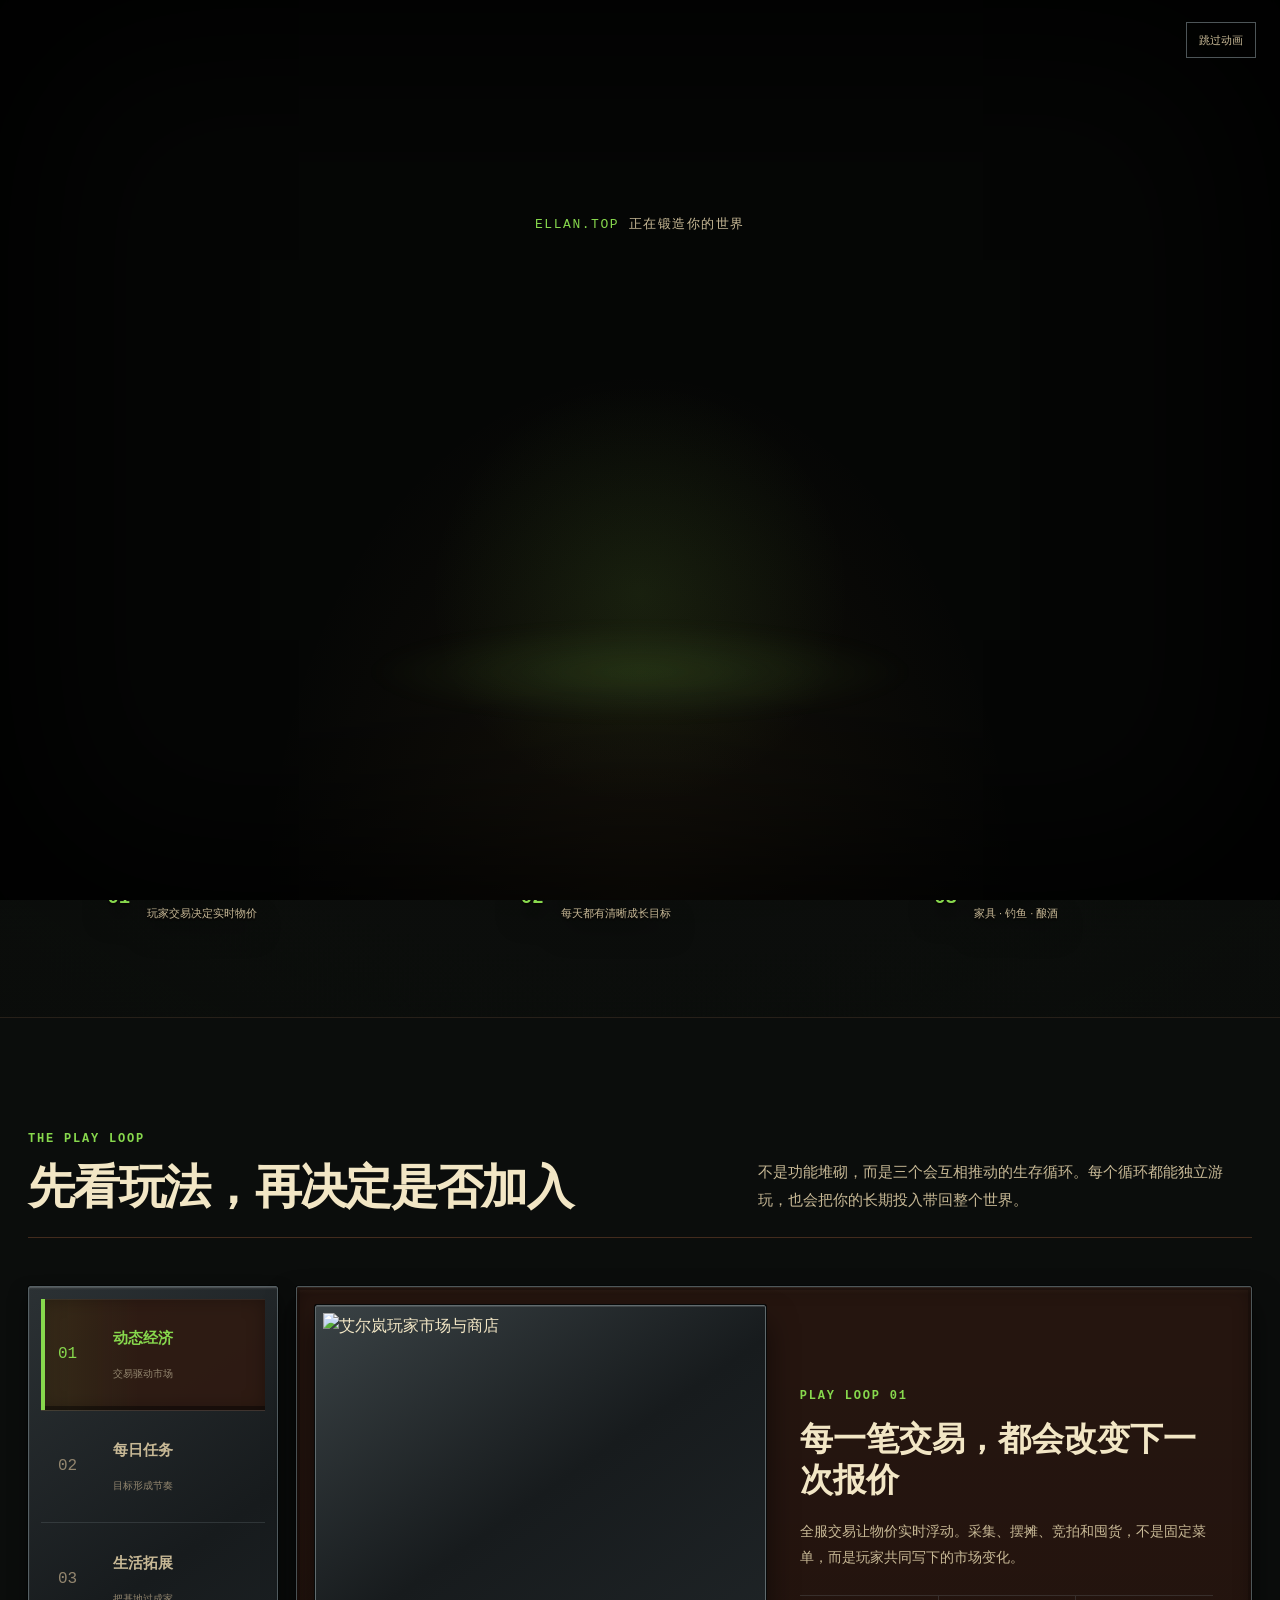
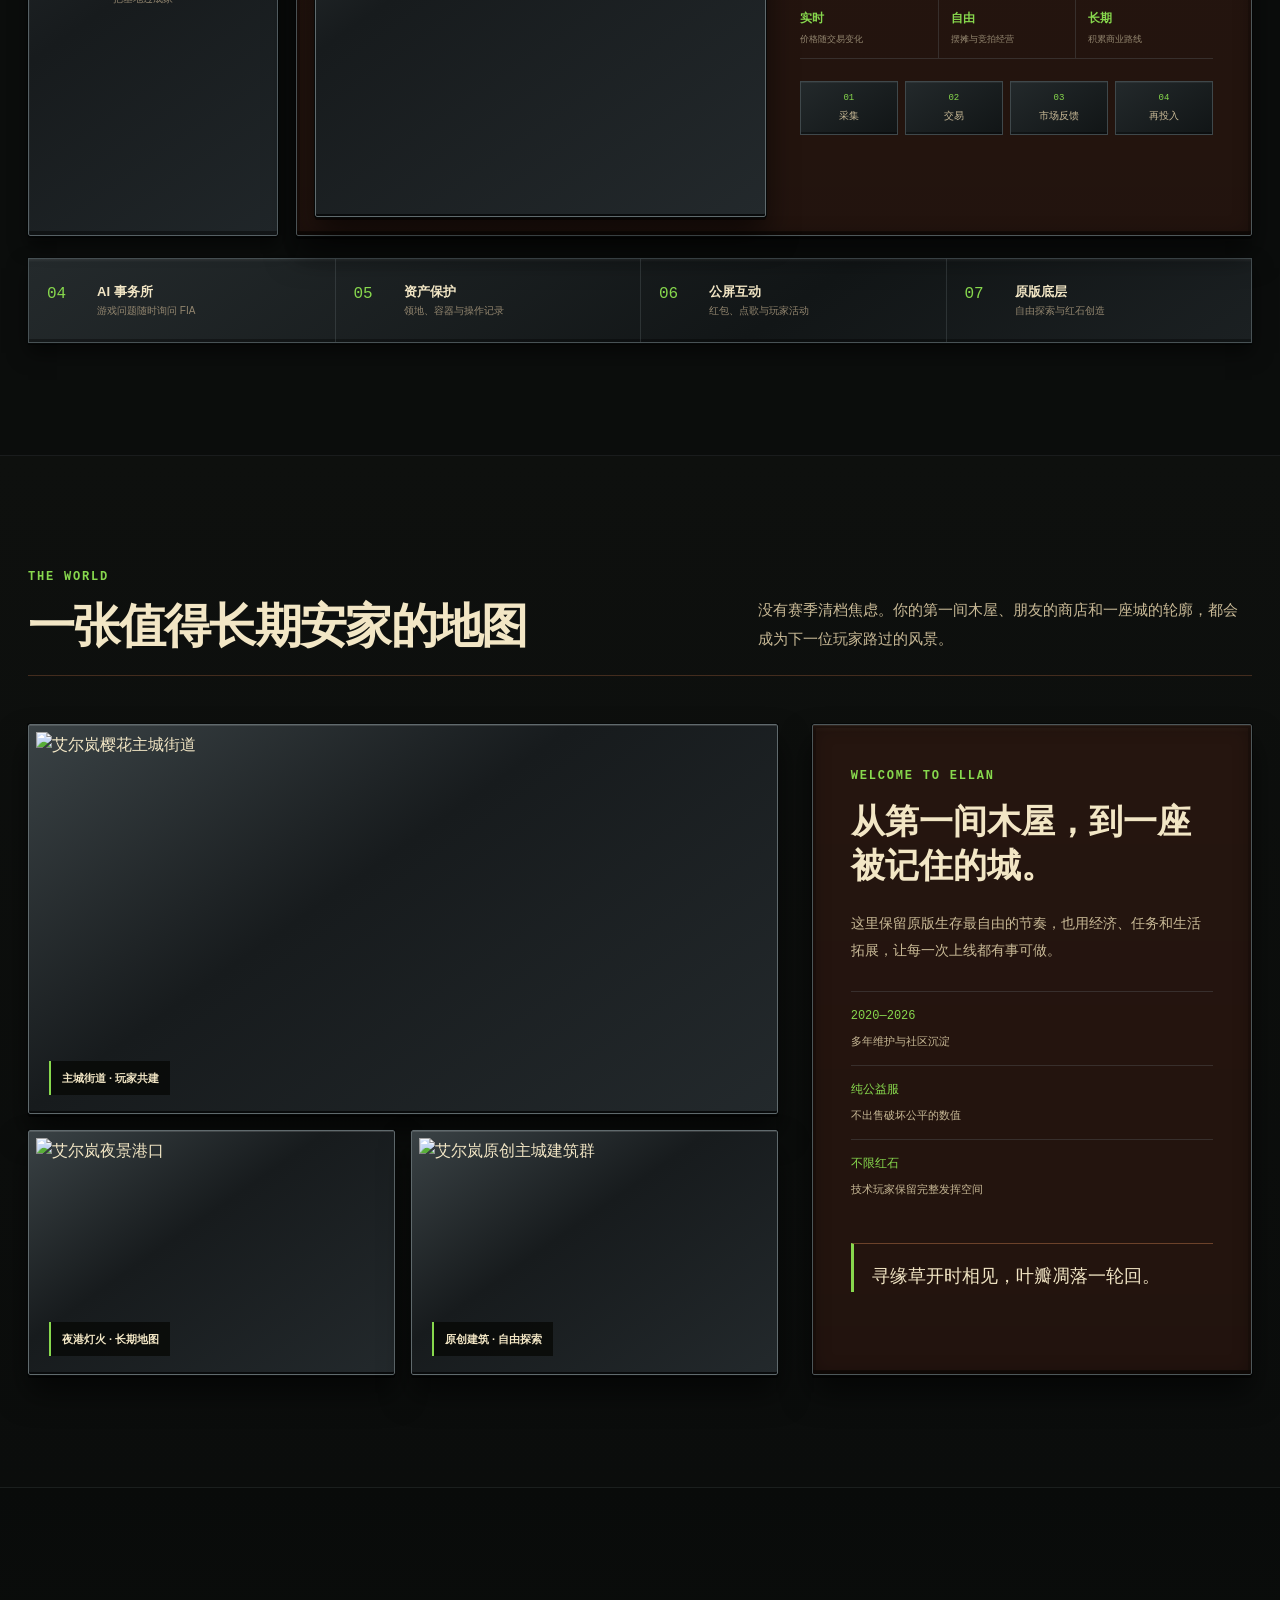
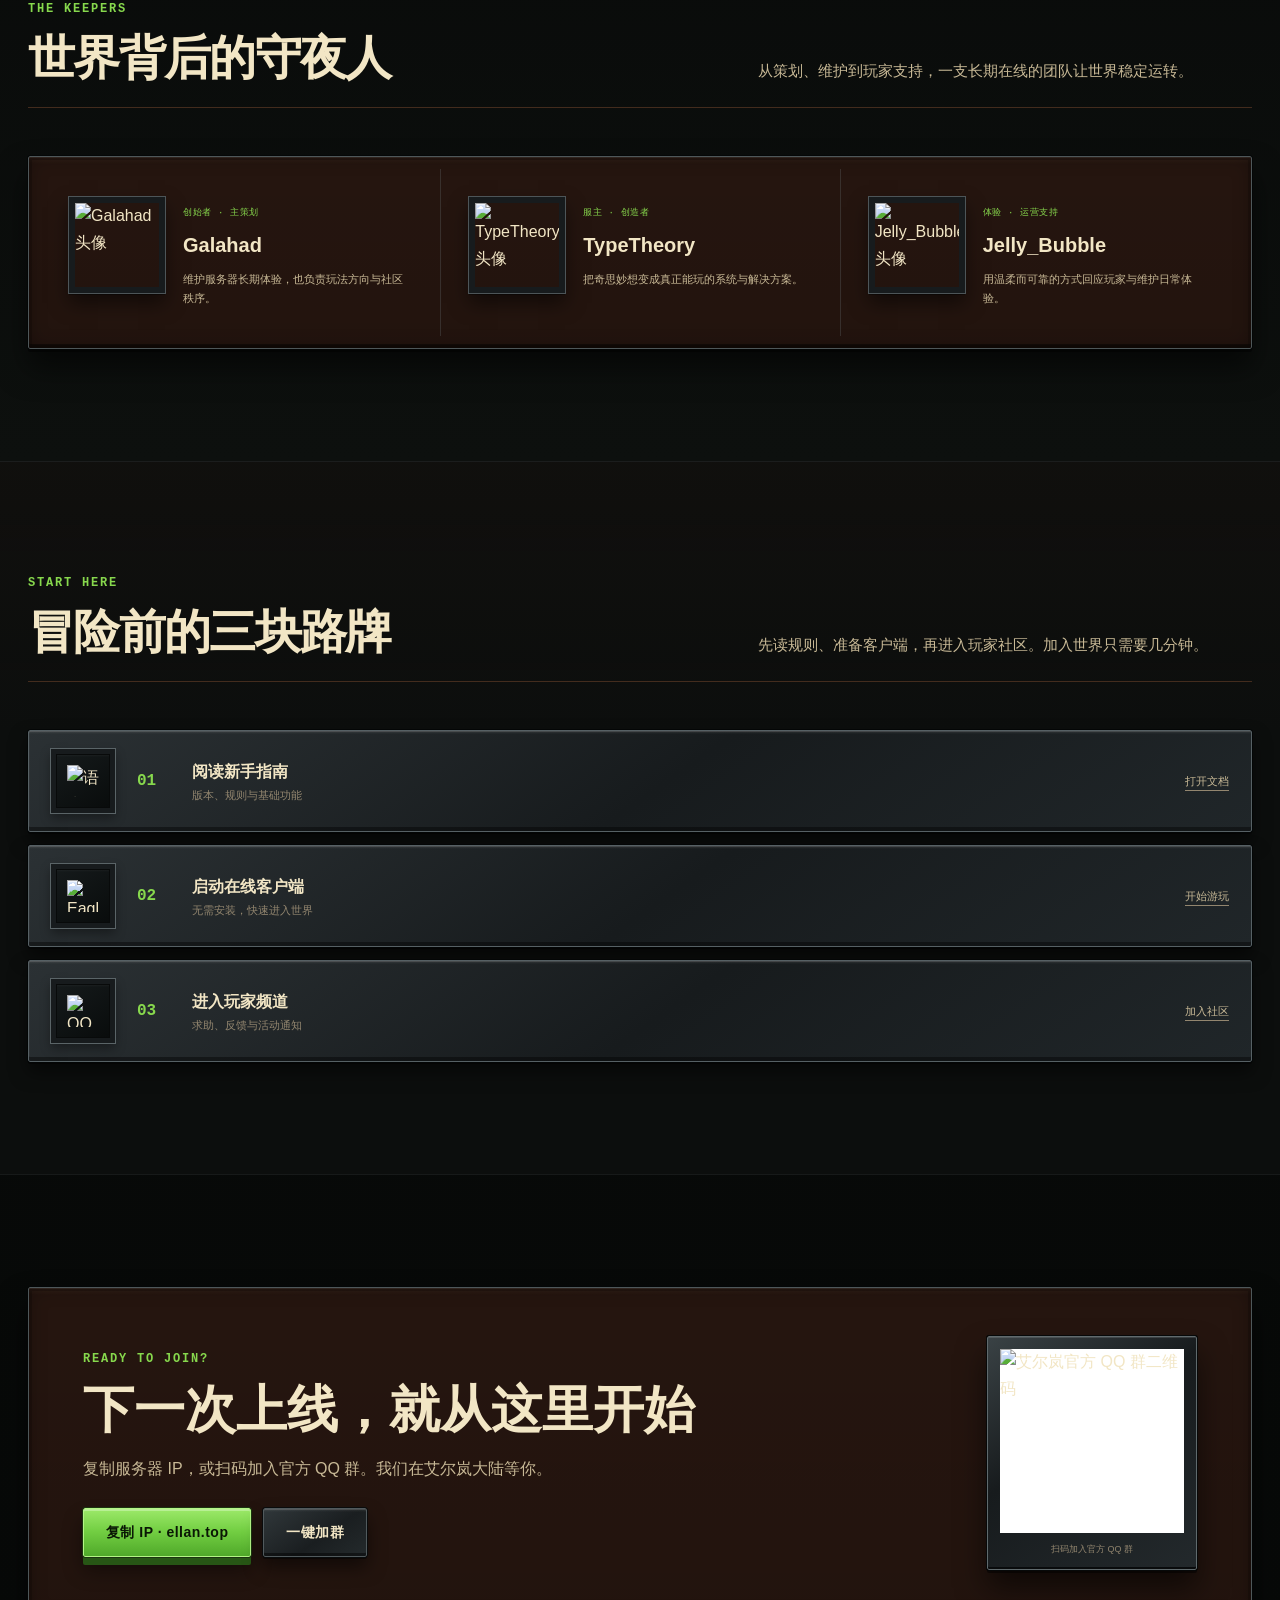
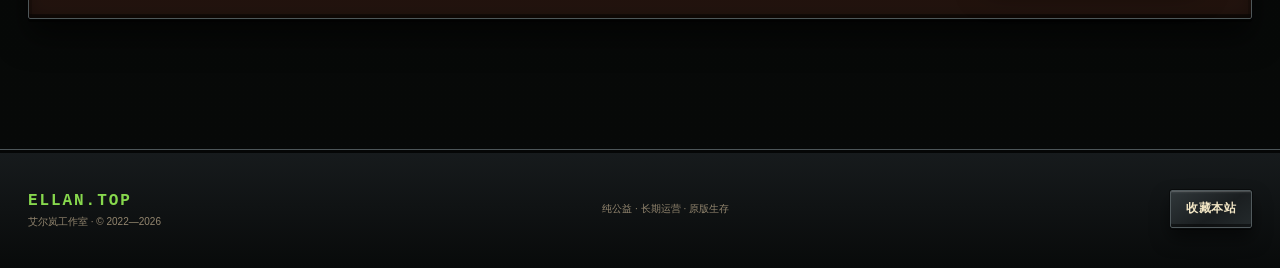
==== commit 9a2a639c: "update" ====
--- a/homepage-1.3/index.html
+++ b/homepage-1.3/index.html
@@ -1,478 +1,289 @@
 <!DOCTYPE html>
-<html lang="zh-CN">
+<html lang="zh-CN" data-theme="dark">
 
 <head>
 	<meta charset="UTF-8">
+	<meta name="viewport" content="width=device-width, initial-scale=1.0">
+	<title>Ellan 艾尔岚 · 原版生存 Minecraft 服务器</title>
 	<meta name="language" content="zh-CN">
-	<meta name="title" content="艾尔岚">
 	<meta name="author" content="Ellan">
-	<meta name="description" content="Ellan艾尔岚 - 原版生存Minecraft服务器">
+	<meta name="description" content="Ellan 艾尔岚原版生存 Minecraft 服务器。动态经济、每日任务、家具、酿酒与钓鱼，让每一次上线都有目标。">
 	<meta name="keywords" content="Minecraft,艾尔岚,Ellan,MC服务器,原版生存">
 	<meta name="robots" content="All">
-	<title>Ellan艾尔岚</title>
+	<meta property="og:type" content="website">
+	<meta property="og:title" content="Ellan 艾尔岚 · 原版生存 Minecraft 服务器">
+	<meta property="og:description" content="动态经济 · 每日任务 · 生活拓展 · 纯公益长期服">
+	<meta property="og:url" content="https://ellan.site/">
+	<meta property="og:image" content="https://ellan.site/img/cover.jpeg">
+	<meta name="twitter:card" content="summary_large_image">
 	<link rel="icon" href="img/icon.png">
-	<meta name="viewport" content="width=device-width,initial-scale=1.0">
-	<link rel="stylesheet" href="css/site_load.css" />
-	<link rel="stylesheet" href="css/site_bg.css" />
-	<link rel="stylesheet" href="css/site_pc.css" />
-	<link rel="stylesheet" href="css/site_mp.css" />
-	<script src="js/jquery-3.2.1.min.js"></script>
-	<script defer src="js/site_judge.js"></script>
-	<script defer src="js/site_pc.js"></script>
-	<script defer src="js/site_mp.js"></script>
-	<script defer src="js/site_copy.js"></script>
+	<link rel="preconnect" href="https://api.mcsrvstat.us" crossorigin>
+	<link rel="preload" as="image" href="img/cover.jpeg">
+	<link rel="preload" as="image" href="img/intro-sign-board.png">
+	<link rel="preload" as="image" href="img/wood-texture.jpg">
+	<link rel="stylesheet" href="css/main.css">
+	<script>
+		(function () {
+			var reduced = window.matchMedia('(prefers-reduced-motion: reduce)').matches;
+			var forceIntro = new URLSearchParams(window.location.search).get('intro') === '1';
+			var seen = false;
+			try { seen = sessionStorage.getItem('ellan-forge-intro-seen') === '1'; } catch (e) {}
+			if (!reduced && (forceIntro || !seen)) document.documentElement.classList.add('forge-enabled');
+		})();
+	</script>
+	<script defer src="js/main.js"></script>
 	<script defer src="js/server-status.js"></script>
-	<script defer src="js/team.js"></script>
-	<script defer src="js/cursor-trail.js"></script>
-	<script defer src="js/theme.js"></script>
 </head>
 
 <body>
-	<!-- 鼠标特效 -->
-	<canvas id="cursor-trail"></canvas>
-
-	<!-- 入场动画 -->
-	<div id="etext"></div>
-	<div id="ebg"></div>
-	<div id="ebga"></div>
-
-	<!-- 背景飘落 -->
-	<div id="xuna"></div>
-
-	<!-- ===== 电脑PC端 ===== -->
-	<div id="pc">
-		<div id="content">
-			<!-- 左侧导航 -->
-			<nav id="cleft">
-				<div class="cleft_top">
-					<div class="cleft_topbg">
-						<div class="cleftbg_img"><img src="img/icon.png" alt="服务器LOGO"></div>
-					</div>
-					<div class="cleftbg_p">看啊，看啊，这是谁来了？</div>
-				</div>
-				<ul class="cleft_nav">
-					<li id="cleft_li01" class="active">
-						<svg viewBox="0 0 24 24" fill="none" stroke="currentColor" stroke-width="2" stroke-linecap="round" stroke-linejoin="round"><path d="M3 9l9-7 9 7v11a2 2 0 0 1-2 2H5a2 2 0 0 1-2-2z"/><polyline points="9 22 9 12 15 12 15 22"/></svg>
-						<span>首页</span>
-					</li>
-					<li id="cleft_li02">
-						<svg viewBox="0 0 24 24" fill="none" stroke="currentColor" stroke-width="2" stroke-linecap="round" stroke-linejoin="round"><rect x="2" y="3" width="20" height="14" rx="2" ry="2"/><line x1="8" y1="21" x2="16" y2="21"/><line x1="12" y1="17" x2="12" y2="21"/></svg>
-						<span>服务器介绍</span>
-					</li>
-					<li id="cleft_li03">
-						<svg viewBox="0 0 24 24" fill="none" stroke="currentColor" stroke-width="2" stroke-linecap="round" stroke-linejoin="round"><path d="M17 21v-2a4 4 0 0 0-4-4H5a4 4 0 0 0-4 4v2"/><circle cx="9" cy="7" r="4"/><path d="M23 21v-2a4 4 0 0 0-3-3.87"/><path d="M16 3.13a4 4 0 0 1 0 7.75"/></svg>
-						<span>开发团队</span>
-					</li>
-					<li id="cleft_li04">
-						<svg viewBox="0 0 24 24" fill="none" stroke="currentColor" stroke-width="2" stroke-linecap="round" stroke-linejoin="round"><path d="M21 15a2 2 0 0 1-2 2H7l-4 4V5a2 2 0 0 1 2-2h14a2 2 0 0 1 2 2z"/></svg>
-						<span>玩家讨论</span>
-					</li>
-					<li id="cleft_li05">
-						<svg viewBox="0 0 24 24" fill="none" stroke="currentColor" stroke-width="2" stroke-linecap="round" stroke-linejoin="round"><path d="M10 13a5 5 0 0 0 7.54.54l3-3a5 5 0 0 0-7.07-7.07l-1.72 1.71"/><path d="M14 11a5 5 0 0 0-7.54-.54l-3 3a5 5 0 0 0 7.07 7.07l1.71-1.71"/></svg>
-						<span>快速链接</span>
-					</li>
-					<li id="cleft_li07">
-						<svg viewBox="0 0 24 24" fill="none" stroke="currentColor" stroke-width="2" stroke-linecap="round" stroke-linejoin="round"><polygon points="5 3 19 12 5 21 5 3"/></svg>
-						<span>加入游戏</span>
-					</li>
-					<li id="cleft_li06">
-						<svg viewBox="0 0 24 24" fill="none" stroke="currentColor" stroke-width="2" stroke-linecap="round" stroke-linejoin="round"><path d="M19 21l-7-5-7 5V5a2 2 0 0 1 2-2h10a2 2 0 0 1 2 2z"/></svg>
-						<span>收藏页面</span>
-					</li>
-				</ul>
-				<div class="cleft_bottom">
-					<button id="theme-toggle" aria-label="切换主题">
-						<svg class="icon-moon" viewBox="0 0 24 24" fill="none" stroke="currentColor" stroke-width="2" stroke-linecap="round" stroke-linejoin="round"><path d="M21 12.79A9 9 0 1 1 11.21 3 7 7 0 0 0 21 12.79z"/></svg>
-						<svg class="icon-sun" viewBox="0 0 24 24" fill="none" stroke="currentColor" stroke-width="2" stroke-linecap="round" stroke-linejoin="round"><circle cx="12" cy="12" r="5"/><line x1="12" y1="1" x2="12" y2="3"/><line x1="12" y1="21" x2="12" y2="23"/><line x1="4.22" y1="4.22" x2="5.64" y2="5.64"/><line x1="18.36" y1="18.36" x2="19.78" y2="19.78"/><line x1="1" y1="12" x2="3" y2="12"/><line x1="21" y1="12" x2="23" y2="12"/><line x1="4.22" y1="19.78" x2="5.64" y2="18.36"/><line x1="18.36" y1="5.64" x2="19.78" y2="4.22"/></svg>
-						<span>暗色模式</span>
-					</button>
-				</div>
-			</nav>
-
-			<!-- 右侧内容区 -->
-			<div id="cright">
-				<!-- 第一页 - 首页 -->
-				<div id="nav01" class="page active">
-					<div class="nav01_content">
-						<div class="nav01_left">
-							<div class="nav01_logo">
-								<img src="img/icon.png" alt="Logo">
-								<h4>欢迎来到</h4>
-							</div>
-							<div class="nav01_wz">
-								<h5>你的奇幻之心已经准备好迎接未知的冒险！</h5>
-								<h1>Ellan.top</h1>
-								<div id="server-card" class="mc-card">
-									<div class="mc-icon">
-										<img id="server-icon" src="" alt="icon">
-									</div>
-									<div class="mc-info">
-										<div id="server-motd" class="mc-motd">MOTD 加载中...</div>
-										<div id="server-version" class="mc-meta"></div>
-										<div id="server-players" class="mc-meta"></div>
-										<div id="server-ping" class="mc-meta"></div>
-									</div>
-									<button class="mc-copy-btn" onclick="showDownloadOptions()">下载客户端</button>
-								</div>
-								<h4>艾尔岚</h4>
-								<h3>原版生存 | 不限红石 | 纯公益服 | 长期稳定 | 多年老牌</h3>
-								<div class="bar"></div>
-							</div>
-							<div class="nav01_but">
-								<button class="nav01_but01">详细信息</button>
-								<button class="nav01_but02">加入官方QQ群</button>
-							</div>
-						</div>
-						<div class="nav01_fooder">版权所有: 艾尔岚工作室 &nbsp;&nbsp;|&nbsp;&nbsp; &copy; 2022-2026 All Rights Reserved</div>
-					</div>
-				</div>
-
-				<!-- 第二页 - 服务器介绍 -->
-				<div id="nav02" class="page">
-					<div class="nav02_bg">
-					</div>
-					<div class="nav02_kj intro-section">
-						<h3>简介</h3>
-						<div class="nav02_grzl">
-							<div class="nav02_grzl_headimg">
-								<img src="img/icon.png" alt="头像">
-								<a href="mailto:typetheory@icloud.com" target="_blank" rel="noopener noreferrer">联系服主</a>
-							</div>
-							<div class="nav02_grzl_txt">
-								<p>小小人 你的奇幻之心已经准备好迎接未知的冒险！</p>
-								<p>让光辉的太阳、皎洁的月亮和璀璨的星空引领你</p>
-								<p>在这个广阔的世界中寻找属于你的奇迹</p>
-								<p>欢迎来到 Ellan.TOP 艾尔岚大陆</p>
-								<p>这里是一个专为奇幻冒险者们打造的乐园</p>
-								<p>在这个充满光与暗、幻与真的世界中</p>
-								<p>你将探索未知的领域，勇敢地面对挑战。</p>
-								<p>【寻缘草开时相见，叶瓣凋落一轮回】</p>
-							</div>
-						</div>
-					</div>
-					<div class="nav02_kj">
-						<div class="feature-strip">
-							<div class="feature-img img1"></div>
-							<div class="feature-img img2"></div>
-							<div class="feature-img img3"></div>
-							<div class="feature-img img4"></div>
-							<div class="feature-img img5"></div>
-						</div>
-						<h3>服务器特色</h3>
-						<div class="feature-grid">
-							<div class="feature-card">
-								<h4>实时动态经济系统</h4>
-								<p>根据玩家的交易市场，物价会实时调整，每日更新，创造出一个充满活力的经济环境。</p>
-							</div>
-							<div class="feature-card">
-								<h4>AI助理在线聊天</h4>
-								<p>服务器现已接入DeepSeekV3，可前往"艾尔岚事务所"前台与AI助理FIA对话交互。</p>
-							</div>
-							<div class="feature-card">
-								<h4>每日任务系统</h4>
-								<p>涵盖探险、建筑、挖掘等各个方面，完成任务可获得奖励和成就。</p>
-							</div>
-							<div class="feature-card">
-								<h4>抽奖系统</h4>
-								<p>完成特定任务、参与活动获得抽奖券，赢取稀有装备、特殊道具等奖品。</p>
-							</div>
-							<div class="feature-card">
-								<h4>公屏交互</h4>
-								<p>公屏发红包、点歌，与其他玩家一起享受社交乐趣。</p>
-							</div>
-							<div class="feature-card">
-								<h4>玩家财产安全保护</h4>
-								<p>领地系统、容器保护、记录查询等保护机制，配备直观UI。</p>
-							</div>
-							<div class="feature-card">
-								<h4>更多独家玩法</h4>
-								<p>家具拓展、钓鱼、附魔、酿酒工艺、移动光源、双人骑马等。</p>
-							</div>
-							<div class="feature-card">
-								<h4>完全原版的生存机制</h4>
-								<p>保留Minecraft最纯粹的乐趣，融入丰富功能与拓展。</p>
-							</div>
-						</div>
-					</div>
-					<p class="ebpx">--- 暂时先展示这么多啦 ---</p>
-				</div>
-
-				<!-- 第三页 - 团队 -->
-				<div id="nav03" class="page">
-					<div class="enav03_p">
-						<h3>艾尔岚<span>运营团队</span></h3>
-						<h5>连接创意与执行，用技术点亮每一次可能</h5>
-						<p>2020-2026</p>
-						<p>技术是一种信仰，而代码是表达方式…</p>
-					</div>
-					<div class="enav03_team">
-						<div class="member">
-							<img src="img/gala.jpg" alt="Galahad">
-							<p>Galahad</p>
-							<div class="member-info">艾尔岚的创始者与主策划之一，热爱MC，努力维护服务器，维持玩家优良体验。</div>
-						</div>
-						<div class="member">
-							<img src="img/tt.jpg" alt="typetheory">
-							<p>TypeTheory</p>
-							<div class="member-info">艾尔岚服主~ 有着奇思妙想的创造者，努力创造不同寻常的解决方案</div>
-						</div>
-						<div class="member">
-							<img src="img/jelly.jpg" alt="Jelly_Bubble">
-							<p>Jelly_Bubble</p>
-							<div class="member-info">拥有一颗温柔的创造心，负责提供优质的解决方案。</div>
-						</div>
-					</div>
-				</div>
-
-				<!-- 第四页 - 加入群聊 -->
-				<div id="nav04" class="page">
-					<div class="nav04_content">
-						<div class="nav04_card">
-							<h2>加入官方QQ群</h2>
-							<img src="img/qrcode.jpg" alt="QQ群二维码">
-							<p>欢迎加入QQ群与其他玩家交流~</p>
-						</div>
-					</div>
-				</div>
-
-				<!-- 第五页 - 站点展示 -->
-				<div id="nav05" class="page">
-					<div class="nav05_top">
-						<div class="nav05_top_fj"><img src="img/nav05_fj.png" alt="快速链接"></div>
-					</div>
-					<div class="nav05_centent">
-						<div class="nav05_centent_tit">
-							<h1>官方站点</h1>
-						</div>
-						<div class="links-grid">
-							<a class="link-card" href="links/index.html" target="_blank" rel="noopener noreferrer">
-								<div class="link-card-img"><img src="img/Ellancraft.png" alt="在线客户端"></div>
-								<h3>艾尔岚 在线客户端</h3>
-								<p>极致轻量化在线客户端，无需下载即可访问本服</p>
-							</a>
-							<a class="link-card" href="https://pd.qq.com/s/9uish7sn4" target="_blank" rel="noopener noreferrer">
-								<div class="link-card-img"><img src="img/nav05_zp02.jpg" alt="QQ频道"></div>
-								<h3>QQ交流频道</h3>
-								<p>反馈问题，求助解疑，举报违规，探讨游戏</p>
-							</a>
-							<a class="link-card" href="https://www.yuque.com/galahad-pyzzx/ellan.top" target="_blank" rel="noopener noreferrer">
-								<div class="link-card-img"><img src="img/nav05_zp03.jpg" alt="文档"></div>
-								<h3>服务器文档</h3>
-								<p>初来艾尔岚的冒险家们，来看看基础功能教程吧</p>
-							</a>
-							<a class="link-card" href="https://discord.gg/FeKwEbK8" target="_blank" rel="noopener noreferrer">
-								<div class="link-card-img"><img src="img/discord.png" alt="Discord"></div>
-								<h3>Discord交流群</h3>
-								<p>海外用户建议加入~</p>
-							</a>
-						</div>
-					</div>
-				</div>
-			</div>
+	<div id="forge-intro" class="forge-intro" aria-labelledby="forge-intro-title">
+		<div class="forge-gate forge-gate-left" aria-hidden="true"></div>
+		<div class="forge-gate forge-gate-right" aria-hidden="true"></div>
+		<button id="forge-skip" class="forge-skip" type="button">跳过动画</button>
+		<div class="forge-stage">
+			<p id="forge-intro-title" class="forge-intro-title"><span>ELLAN.TOP</span> 正在锻造你的世界</p>
+			<div class="forge-impact-flash" aria-hidden="true"></div>
+			<img class="forge-hammer" src="img/intro-hammer.png" alt="" draggable="false">
+			<img class="forge-anvil" src="img/intro-anvil.png" alt="" draggable="false">
 		</div>
 	</div>
 
-	<!-- 下载弹窗 (全局) -->
-	<div id="client-download-popup" class="download-popup" style="display: none;">
-		<div class="download-popup-content">
-			<h3>请选择客户端版本</h3>
-			<div class="popup-buttons">
-				<button onclick="window.open('files/Ellan艾尔岚-客户端-26.2-轻量版.exe')">Windows</button>
-				<button onclick="window.open('files/tau-ellan.pkg')">Linux / Mac</button>
-				<button onclick="closePopup()">取消</button>
-			</div>
+	<a class="skip-link" href="#main">跳到主要内容</a>
+
+	<header id="site-header">
+		<nav class="nav container" aria-label="主导航">
+			<a class="nav-brand" href="#top" aria-label="艾尔岚首页">
+				<img src="img/icon.png" alt="艾尔岚 Logo" width="38" height="38">
+				<span class="nav-brand-copy"><strong>ELLAN.TOP</strong><small>艾尔岚 · 2020—2026</small></span>
+			</a>
+			<div class="nav-links">
+				<a href="#top" class="nav-link active">首页</a>
+				<a href="#features" class="nav-link">核心玩法</a>
+				<a href="#intro" class="nav-link">大陆图鉴</a>
+				<a href="#team" class="nav-link">运营团队</a>
+				<a href="#links" class="nav-link">新手指南</a>
+			</div>
+			<div class="nav-actions">
+				<span class="nav-live"><i aria-hidden="true"></i>服务器在线</span>
+				<a class="btn btn-iron btn-sm" href="links/index.html" target="_blank" rel="noopener noreferrer">在线游玩</a>
+			</div>
+		</nav>
+	</header>
+
+	<main id="main">
+		<section id="top" class="hero">
+			<div class="hero-backdrop" aria-hidden="true"></div>
+			<div class="container hero-grid">
+				<div class="hero-copy">
+					<p class="hero-kicker"><span class="status-pulse" aria-hidden="true"></span> PURE SURVIVAL · LONG-TERM WORLD</p>
+					<h1><span>原版生存，</span><em>每一次上线都有目标</em></h1>
+					<p class="hero-lead">交易改变全服物价，任务推进成长节奏；家具、钓鱼与酿酒，让一张长期地图真正有生活。</p>
+
+					<div class="hero-actions">
+						<button class="btn btn-rune btn-copy" type="button" onclick="copyServerIP()">复制 IP <strong>ellan.top</strong></button>
+						<a class="btn btn-iron" href="#features">查看核心玩法</a>
+						<button class="hero-text-action" type="button" onclick="showDownloadOptions()">下载客户端</button>
+					</div>
+
+					<div id="server-card" class="server-card material-iron">
+						<img id="server-icon" src="img/icon.png" alt="服务器图标" width="52" height="52">
+						<div class="server-info">
+							<p id="server-motd" class="server-motd">MOTD 加载中…</p>
+							<p class="server-meta"><span id="server-version">版本载入中</span><span id="server-players">在线载入中</span><span id="server-ping"></span></p>
+						</div>
+						<span class="server-live-label">实时状态</span>
+					</div>
+
+					<div class="hero-principles" aria-label="服务器承诺">
+						<span><b>纯公益服</b><small>不卖数值优势</small></span>
+						<span><b>不限红石</b><small>保留创造自由</small></span>
+						<span><b>多年老牌</b><small>长期稳定运营</small></span>
+					</div>
+				</div>
+
+				<div class="hero-showcase">
+					<figure class="world-frame material-frame">
+						<img src="img/cover.jpeg" alt="艾尔岚服务器玩家在主城合影" fetchpriority="high">
+						<figcaption><span>艾尔岚大陆</span><small>冒险家集合 · 真实玩家社区</small></figcaption>
+					</figure>
+
+					<div class="motd-sign-drop">
+						<div id="motd-sign-rig" class="motd-sign-rig">
+							<span class="motd-chain motd-chain-left" data-chain-side="left" aria-hidden="true">
+								<img class="motd-chain-link" src="img/intro-chain-link.png" alt="" draggable="false">
+								<img class="motd-chain-link motd-chain-link-side" src="img/intro-chain-link.png" alt="" draggable="false">
+								<img class="motd-chain-link" src="img/intro-chain-link.png" alt="" draggable="false">
+								<img class="motd-chain-link motd-chain-link-side" src="img/intro-chain-link.png" alt="" draggable="false">
+							</span>
+							<span class="motd-chain motd-chain-right" data-chain-side="right" aria-hidden="true">
+								<img class="motd-chain-link motd-chain-link-side" src="img/intro-chain-link.png" alt="" draggable="false">
+								<img class="motd-chain-link" src="img/intro-chain-link.png" alt="" draggable="false">
+								<img class="motd-chain-link motd-chain-link-side" src="img/intro-chain-link.png" alt="" draggable="false">
+								<img class="motd-chain-link" src="img/intro-chain-link.png" alt="" draggable="false">
+							</span>
+							<button id="motd-sign" class="motd-sign-board" type="button" onclick="copyWebsiteLink()" aria-label="复制艾尔岚官网链接 https://ellan.site/">
+								<img src="img/intro-sign-board.png" alt="" draggable="false">
+								<span class="motd-sign-content">
+									<strong>艾尔岚 · ELLAN.TOP</strong>
+									<span id="intro-motd">寻缘草开时相见，叶瓣凋落一轮回</span>
+									<small>点击复制官网链接</small>
+								</span>
+							</button>
+						</div>
+					</div>
+				</div>
+			</div>
+
+			<div class="container gameplay-entry" aria-label="核心玩法入口">
+				<div class="gameplay-entry-heading">
+					<span>CORE GAMEPLAY</span>
+					<strong>三条长期循环</strong>
+				</div>
+				<a href="#features" data-gameplay-link="economy"><b>01</b><span><strong>动态经济</strong><small>玩家交易决定实时物价</small></span></a>
+				<a href="#features" data-gameplay-link="daily"><b>02</b><span><strong>每日任务</strong><small>每天都有清晰成长目标</small></span></a>
+				<a href="#features" data-gameplay-link="life"><b>03</b><span><strong>生活拓展</strong><small>家具 · 钓鱼 · 酿酒</small></span></a>
+			</div>
+		</section>
+
+		<section id="features" class="section gameplay-section">
+			<div class="container">
+				<header class="section-heading reveal">
+					<div><p class="section-kicker">THE PLAY LOOP</p><h2>先看玩法，再决定是否加入</h2></div>
+					<p>不是功能堆砌，而是三个会互相推动的生存循环。每个循环都能独立游玩，也会把你的长期投入带回整个世界。</p>
+				</header>
+
+				<div class="gameplay-workbench reveal">
+					<div class="gameplay-tabs material-iron" role="tablist" aria-label="核心玩法选择">
+						<button id="gameplay-tab-economy" class="gameplay-tab active" type="button" role="tab" aria-selected="true" aria-controls="gameplay-panel-economy" data-gameplay-tab="economy"><span>01</span><strong>动态经济</strong><small>交易驱动市场</small></button>
+						<button id="gameplay-tab-daily" class="gameplay-tab" type="button" role="tab" aria-selected="false" aria-controls="gameplay-panel-daily" tabindex="-1" data-gameplay-tab="daily"><span>02</span><strong>每日任务</strong><small>目标形成节奏</small></button>
+						<button id="gameplay-tab-life" class="gameplay-tab" type="button" role="tab" aria-selected="false" aria-controls="gameplay-panel-life" tabindex="-1" data-gameplay-tab="life"><span>03</span><strong>生活拓展</strong><small>把基地过成家</small></button>
+					</div>
+
+					<div class="gameplay-panels material-wood">
+						<article id="gameplay-panel-economy" class="gameplay-panel active" role="tabpanel" aria-labelledby="gameplay-tab-economy" tabindex="0" data-gameplay-panel="economy">
+							<div class="gameplay-visual material-frame"><img src="img/gameplay-economy.jpg" alt="艾尔岚玩家市场与商店" loading="lazy"></div>
+							<div class="gameplay-copy">
+								<p class="panel-index">PLAY LOOP 01</p>
+								<h3>每一笔交易，都会改变下一次报价</h3>
+								<p>全服交易让物价实时浮动。采集、摆摊、竞拍和囤货，不是固定菜单，而是玩家共同写下的市场变化。</p>
+								<div class="gameplay-metrics"><span><b>实时</b><small>价格随交易变化</small></span><span><b>自由</b><small>摆摊与竞拍经营</small></span><span><b>长期</b><small>积累商业路线</small></span></div>
+								<ol class="gameplay-loop"><li><span>01</span>采集</li><li><span>02</span>交易</li><li><span>03</span>市场反馈</li><li><span>04</span>再投入</li></ol>
+							</div>
+						</article>
+
+						<article id="gameplay-panel-daily" class="gameplay-panel" role="tabpanel" aria-labelledby="gameplay-tab-daily" tabindex="0" data-gameplay-panel="daily" hidden>
+							<div class="gameplay-visual material-frame"><img src="img/gameplay-daily.jpg" alt="艾尔岚主城与探索区域" loading="lazy"></div>
+							<div class="gameplay-copy">
+								<p class="panel-index">PLAY LOOP 02</p>
+								<h3>每天上线，都知道下一步可以做什么</h3>
+								<p>探索、建造、挖掘等任务给出清晰方向，同时保留原版生存自由安排节奏的空间，短目标最终沉淀为长期成果。</p>
+								<div class="gameplay-metrics"><span><b>多线</b><small>探索 · 建造 · 挖掘</small></span><span><b>每日</b><small>目标清晰可追</small></span><span><b>积累</b><small>奖励持续沉淀</small></span></div>
+								<ol class="gameplay-loop"><li><span>01</span>选择</li><li><span>02</span>行动</li><li><span>03</span>收获</li><li><span>04</span>成长</li></ol>
+							</div>
+						</article>
+
+						<article id="gameplay-panel-life" class="gameplay-panel" role="tabpanel" aria-labelledby="gameplay-tab-life" tabindex="0" data-gameplay-panel="life" hidden>
+							<div class="gameplay-visual material-frame"><img src="img/gameplay-life.jpg" alt="艾尔岚家具、宠物与生活收藏" loading="lazy"></div>
+							<div class="gameplay-copy">
+								<p class="panel-index">PLAY LOOP 03</p>
+								<h3>把生存基地，慢慢过成自己的世界</h3>
+								<p>家具、饰品、钓鱼、酿酒与附魔，让资源不只用来通关，也能用来生活、收藏、布置和表达。</p>
+								<div class="gameplay-metrics"><span><b>布置</b><small>家具与装饰方块</small></span><span><b>专精</b><small>钓鱼 · 酿酒 · 附魔</small></span><span><b>分享</b><small>展示作品与成果</small></span></div>
+								<ol class="gameplay-loop"><li><span>01</span>收集</li><li><span>02</span>制作</li><li><span>03</span>布置</li><li><span>04</span>分享</li></ol>
+							</div>
+						</article>
+					</div>
+				</div>
+
+				<div class="utility-rail reveal" aria-label="辅助玩法">
+					<div><span>04</span><strong>AI 事务所</strong><small>游戏问题随时询问 FIA</small></div>
+					<div><span>05</span><strong>资产保护</strong><small>领地、容器与操作记录</small></div>
+					<div><span>06</span><strong>公屏互动</strong><small>红包、点歌与玩家活动</small></div>
+					<div><span>07</span><strong>原版底层</strong><small>自由探索与红石创造</small></div>
+				</div>
+			</div>
+		</section>
+
+		<section id="intro" class="section world-section">
+			<div class="container">
+				<header class="section-heading reveal">
+					<div><p class="section-kicker">THE WORLD</p><h2>一张值得长期安家的地图</h2></div>
+					<p>没有赛季清档焦虑。你的第一间木屋、朋友的商店和一座城的轮廓，都会成为下一位玩家路过的风景。</p>
+				</header>
+
+				<div class="world-layout">
+					<div class="world-gallery reveal">
+						<figure class="world-shot world-shot-main material-frame"><img src="img/world-street.jpg" alt="艾尔岚樱花主城街道" loading="lazy"><figcaption>主城街道 · 玩家共建</figcaption></figure>
+						<figure class="world-shot material-frame"><img src="img/world-night.jpg" alt="艾尔岚夜景港口" loading="lazy"><figcaption>夜港灯火 · 长期地图</figcaption></figure>
+						<figure class="world-shot material-frame"><img src="img/gameplay-daily.jpg" alt="艾尔岚原创主城建筑群" loading="lazy"><figcaption>原创建筑 · 自由探索</figcaption></figure>
+					</div>
+
+					<aside class="world-manifesto material-wood reveal">
+						<p class="panel-index">WELCOME TO ELLAN</p>
+						<h3>从第一间木屋，到一座被记住的城。</h3>
+						<p>这里保留原版生存最自由的节奏，也用经济、任务和生活拓展，让每一次上线都有事可做。</p>
+						<dl>
+							<div><dt>2020—2026</dt><dd>多年维护与社区沉淀</dd></div>
+							<div><dt>纯公益服</dt><dd>不出售破坏公平的数值</dd></div>
+							<div><dt>不限红石</dt><dd>技术玩家保留完整发挥空间</dd></div>
+						</dl>
+						<blockquote>寻缘草开时相见，叶瓣凋落一轮回。</blockquote>
+					</aside>
+				</div>
+			</div>
+		</section>
+
+		<section id="team" class="section team-section">
+			<div class="container">
+				<header class="section-heading reveal">
+					<div><p class="section-kicker">THE KEEPERS</p><h2>世界背后的守夜人</h2></div>
+					<p>从策划、维护到玩家支持，一支长期在线的团队让世界稳定运转。</p>
+				</header>
+				<div class="team-bench material-wood reveal">
+					<article class="member"><img src="img/gala.jpg" alt="Galahad 头像" loading="lazy"><div><span>创始者 · 主策划</span><h3>Galahad</h3><p>维护服务器长期体验，也负责玩法方向与社区秩序。</p></div></article>
+					<article class="member"><img src="img/tt.jpg" alt="TypeTheory 头像" loading="lazy"><div><span>服主 · 创造者</span><h3>TypeTheory</h3><p>把奇思妙想变成真正能玩的系统与解决方案。</p></div></article>
+					<article class="member"><img src="img/jelly.jpg" alt="Jelly_Bubble 头像" loading="lazy"><div><span>体验 · 运营支持</span><h3>Jelly_Bubble</h3><p>用温柔而可靠的方式回应玩家与维护日常体验。</p></div></article>
+				</div>
+			</div>
+		</section>
+
+		<section id="links" class="section guide-section">
+			<div class="container">
+				<header class="section-heading reveal">
+					<div><p class="section-kicker">START HERE</p><h2>冒险前的三块路牌</h2></div>
+					<p>先读规则、准备客户端，再进入玩家社区。加入世界只需要几分钟。</p>
+				</header>
+				<div class="guide-grid reveal">
+					<a class="guide-link material-iron" href="https://www.yuque.com/galahad-pyzzx/ellan.top" target="_blank" rel="noopener noreferrer"><img class="guide-logo-yuque" src="img/guide-yuque-mono.png" alt="语雀"><span><b>01</b><strong>阅读新手指南</strong><small>版本、规则与基础功能</small></span><em>打开文档</em></a>
+					<a class="guide-link material-iron" href="links/index.html" target="_blank" rel="noopener noreferrer"><img class="guide-logo-eagler" src="img/guide-eaglercraft-mono.png" alt="Eaglercraft"><span><b>02</b><strong>启动在线客户端</strong><small>无需安装，快速进入世界</small></span><em>开始游玩</em></a>
+					<a class="guide-link material-iron" href="https://pd.qq.com/s/9uish7sn4" target="_blank" rel="noopener noreferrer"><img class="guide-logo-qq" src="img/guide-qq-mono.png" alt="QQ 频道"><span><b>03</b><strong>进入玩家频道</strong><small>求助、反馈与活动通知</small></span><em>加入社区</em></a>
+				</div>
+			</div>
+		</section>
+
+		<section id="join" class="section join-section">
+			<div class="container join-board material-wood reveal">
+				<div><p class="section-kicker">READY TO JOIN?</p><h2>下一次上线，就从这里开始</h2><p>复制服务器 IP，或扫码加入官方 QQ 群。我们在艾尔岚大陆等你。</p><div class="join-actions"><button class="btn btn-rune" type="button" onclick="copyServerIP()">复制 IP · ellan.top</button><a class="btn btn-iron" href="https://qm.qq.com/q/hFdwTQpWtW" target="_blank" rel="noopener noreferrer">一键加群</a></div></div>
+				<div class="join-qr material-frame"><img src="img/qrcode.png" alt="艾尔岚官方 QQ 群二维码" loading="lazy"><small>扫码加入官方 QQ 群</small></div>
+			</div>
+		</section>
+	</main>
+
+	<footer>
+		<div class="container footer-inner"><div><strong>ELLAN.TOP</strong><span>艾尔岚工作室 · © 2022—2026</span></div><p>纯公益 · 长期运营 · 原版生存</p><button id="bookmark-btn" class="btn btn-iron btn-sm">收藏本站</button></div>
+	</footer>
+
+	<div id="client-download-popup" class="modal" hidden>
+		<div class="modal-backdrop" onclick="closePopup()"></div>
+		<div class="modal-dialog material-wood" role="dialog" aria-modal="true" aria-labelledby="download-title">
+			<p class="section-kicker">CLIENT DOWNLOAD</p>
+			<h3 id="download-title">选择客户端版本</h3>
+			<p>轻量整合包已预装进入服务器所需内容。</p>
+			<div class="modal-buttons"><button class="btn btn-rune" onclick="window.open('files/Ellan艾尔岚-客户端-26.2-轻量版.exe')">Windows</button><button class="btn btn-iron" onclick="window.open('files/tau-ellan.pkg')">Linux / Mac</button><button class="btn btn-quiet" onclick="closePopup()">取消</button></div>
 		</div>
 	</div>
 
-	<!-- ===== 手机端 ===== -->
-	<div id="mp">
-		<div id="excontent">
-			<!-- 首页 -->
-			<div id="exnav01">
-				<div class="exn1_top">
-					<img src="img/icon.png" alt="Logo">
-					<span>Ellan.top</span>
-					<button id="theme-toggle-mp" aria-label="切换主题">
-						<svg class="icon-moon" viewBox="0 0 24 24" fill="none" stroke="currentColor" stroke-width="2" stroke-linecap="round" stroke-linejoin="round"><path d="M21 12.79A9 9 0 1 1 11.21 3 7 7 0 0 0 21 12.79z"/></svg>
-						<svg class="icon-sun" viewBox="0 0 24 24" fill="none" stroke="currentColor" stroke-width="2" stroke-linecap="round" stroke-linejoin="round"><circle cx="12" cy="12" r="5"/><line x1="12" y1="1" x2="12" y2="3"/><line x1="12" y1="21" x2="12" y2="23"/><line x1="4.22" y1="4.22" x2="5.64" y2="5.64"/><line x1="18.36" y1="18.36" x2="19.78" y2="19.78"/><line x1="1" y1="12" x2="3" y2="12"/><line x1="21" y1="12" x2="23" y2="12"/><line x1="4.22" y1="19.78" x2="5.64" y2="18.36"/><line x1="18.36" y1="5.64" x2="19.78" y2="4.22"/></svg>
-					</button>
-				</div>
-				<div class="exn1_banner">
-					<h3>小小人</h3>
-					<p>你的奇幻之心已经准备好迎接未知的冒险！</p>
-				</div>
-				<ul class="exn1_but">
-					<li id="exn1_02">
-						<div><svg viewBox="0 0 24 24" fill="none" stroke="currentColor" stroke-width="2" stroke-linecap="round" stroke-linejoin="round"><rect x="2" y="3" width="20" height="14" rx="2" ry="2"/><line x1="8" y1="21" x2="16" y2="21"/><line x1="12" y1="17" x2="12" y2="21"/></svg></div>
-						<h5>关于本服</h5>
-						<p>原版生存 | 不限红石 | 纯公益服 | 多年老牌</p>
-					</li>
-					<li id="exn1_03">
-						<div><svg viewBox="0 0 24 24" fill="none" stroke="currentColor" stroke-width="2" stroke-linecap="round" stroke-linejoin="round"><path d="M17 21v-2a4 4 0 0 0-4-4H5a4 4 0 0 0-4 4v2"/><circle cx="9" cy="7" r="4"/><path d="M23 21v-2a4 4 0 0 0-3-3.87"/><path d="M16 3.13a4 4 0 0 1 0 7.75"/></svg></div>
-						<h5>开发团队</h5>
-						<p>团队核心成员，都是高技术力哦~</p>
-					</li>
-					<li id="exn1_04">
-						<div><svg viewBox="0 0 24 24" fill="none" stroke="currentColor" stroke-width="2" stroke-linecap="round" stroke-linejoin="round"><path d="M21 15a2 2 0 0 1-2 2H7l-4 4V5a2 2 0 0 1 2-2h14a2 2 0 0 1 2 2z"/></svg></div>
-						<h5>加入群聊</h5>
-						<p>想找我们聊天？有问题？点这里！</p>
-					</li>
-					<li id="exn1_05">
-						<div><svg viewBox="0 0 24 24" fill="none" stroke="currentColor" stroke-width="2" stroke-linecap="round" stroke-linejoin="round"><path d="M10 13a5 5 0 0 0 7.54.54l3-3a5 5 0 0 0-7.07-7.07l-1.72 1.71"/><path d="M14 11a5 5 0 0 0-7.54-.54l-3 3a5 5 0 0 0 7.07 7.07l1.71-1.71"/></svg></div>
-						<h5>快速链接</h5>
-						<p>FAQ &amp; 文档链接</p>
-					</li>
-				</ul>
-			</div>
-
-			<!-- 关于本服 -->
-			<div id="exnav02">
-				<div class="exn02_bg">
-					<p>服务器介绍</p>
-				</div>
-				<div class="exn02_zl">
-					<h3 class="exn_bt">简介</h3>
-					<div class="exn02_kjt">
-						<p>小小人 你的奇幻之心已经准备好迎接未知的冒险！</p>
-						<p>让光辉的太阳、皎洁的月亮和璀璨的星空引领你</p>
-						<p>在这个广阔的世界中寻找属于你的奇迹</p>
-						<p>欢迎来到 Ellan.TOP 艾尔岚大陆</p>
-						<p>这里是一个专为奇幻冒险者们打造的乐园</p>
-						<p>在这个充满光与暗、幻与真的世界中</p>
-						<p>你将探索未知的领域，勇敢地面对挑战。</p>
-						<p>【寻缘草开时相见，叶瓣凋落一轮回】</p>
-					</div>
-				</div>
-				<div class="feature-strip">
-					<div class="feature-img img1"></div>
-					<div class="feature-img img2"></div>
-					<div class="feature-img img3"></div>
-					<div class="feature-img img4"></div>
-					<div class="feature-img img5"></div>
-				</div>
-				<div class="exn02_zl">
-					<h3 class="exn_bt">服务器特色</h3>
-					<div class="exn02_kjt">
-						<p>实时动态经济系统：根据玩家交易市场，物价实时调整，创造充满活力的经济环境。</p>
-						<p>AI助理在线聊天：接入DeepSeekV3，前往事务所与AI助理FIA对话交互。</p>
-						<p>每日任务系统：涵盖探险、建筑、挖掘等，完成任务获奖励和成就。</p>
-						<p>抽奖系统：完成任务、参与活动获抽奖券，赢取稀有奖品。</p>
-						<p>公屏交互：发红包、点歌，与其他玩家享受社交乐趣。</p>
-						<p>玩家财产安全保护：领地系统、容器保护、记录查询等。</p>
-						<p>更多独家玩法：家具、钓鱼、附魔、酿酒等拓展。</p>
-						<p>完全原版的生存机制：保留MC最纯粹的乐趣。</p>
-					</div>
-				</div>
-			</div>
-
-			<!-- 开发团队 -->
-			<div id="exnav03">
-				<div class="exnav03_p">
-					<h3>艾尔岚<span>运营团队</span></h3>
-					<h5>连接创意与执行，用技术点亮每一次可能</h5>
-					<p>2020-2026</p>
-					<p>技术是一种信仰，而代码是表达方式…</p>
-				</div>
-				<div class="exnav03_team">
-					<div class="member">
-						<img src="img/gala.jpg" alt="Galahad">
-						<p>Galahad</p>
-						<div class="member-info">艾尔岚的创始者与主策划之一，热爱MC，努力维护服务器，维持玩家优良体验。</div>
-					</div>
-					<div class="member">
-						<img src="img/tt.jpg" alt="typetheory">
-						<p>TypeTheory</p>
-						<div class="member-info">艾尔岚服主~ 有着奇思妙想的创造者，努力创造不同寻常的解决方案</div>
-					</div>
-					<div class="member">
-						<img src="img/jelly.jpg" alt="Jelly_Bubble">
-						<p>Jelly_Bubble</p>
-						<div class="member-info">拥有一颗温柔的创造心，负责提供优质的解决方案。</div>
-					</div>
-				</div>
-			</div>
-
-			<!-- 加入群聊 -->
-			<div id="exnav04">
-				<div class="exnav04_zsc">
-					<div>
-						<p>点击图片加入官方QQ群</p>
-						<a href="https://qm.qq.com/q/hFdwTQpWtW" target="_blank" rel="noopener noreferrer">
-							<img src="img/qrcode.jpg" alt="QQ群二维码">
-						</a>
-					</div>
-				</div>
-			</div>
-
-			<!-- 快速链接 -->
-			<div id="exnav05">
-				<div class="exn5_bg">
-					<div class="exn5_bg_nav">
-						<img src="img/nav05_fj.png" alt="">
-						<span>快速链接</span>
-					</div>
-				</div>
-				<div class="exn5_nr">
-					<div class="exnav05_centent_tit">
-						<h2>官方站点</h2>
-					</div>
-					<div class="exnav05_centent_mb">
-						<a href="links/index.html" target="_blank" rel="noopener noreferrer">
-							<div><img src="img/Ellancraft.png" alt="在线客户端"></div>
-							<h3>艾尔岚 在线客户端</h3>
-							<p>极致轻量化在线客户端，无需下载即可访问本服</p>
-						</a>
-					</div>
-					<div class="exnav05_centent_mb">
-						<a href="https://pd.qq.com/s/9uish7sn4" target="_blank" rel="noopener noreferrer">
-							<div><img src="img/nav05_zp02.jpg" alt="QQ频道"></div>
-							<h3>QQ交流频道</h3>
-							<p>反馈问题，求助解疑，举报违规，探讨游戏</p>
-						</a>
-					</div>
-					<div class="exnav05_centent_mb">
-						<a href="https://www.yuque.com/galahad-pyzzx/ellan.top" target="_blank" rel="noopener noreferrer">
-							<div><img src="img/nav05_zp03.jpg" alt="文档"></div>
-							<h3>服务器文档</h3>
-							<p>初来艾尔岚？来看看基础功能教程吧</p>
-						</a>
-					</div>
-					<div class="exnav05_centent_mb">
-						<a href="https://discord.gg/FeKwEbK8" target="_blank" rel="noopener noreferrer">
-							<div><img src="img/discord.png" alt="Discord"></div>
-							<h3>Discord交流群</h3>
-							<p>海外用户建议加入~</p>
-						</a>
-					</div>
-				</div>
-			</div>
-		</div>
-
-		<!-- 底部导航 -->
-		<nav id="exnav">
-			<li>
-				<svg viewBox="0 0 24 24" fill="none" stroke="currentColor" stroke-width="2" stroke-linecap="round" stroke-linejoin="round"><path d="M3 9l9-7 9 7v11a2 2 0 0 1-2 2H5a2 2 0 0 1-2-2z"/><polyline points="9 22 9 12 15 12 15 22"/></svg>
-				<p>首页</p>
-			</li>
-			<li>
-				<svg viewBox="0 0 24 24" fill="none" stroke="currentColor" stroke-width="2" stroke-linecap="round" stroke-linejoin="round"><rect x="2" y="3" width="20" height="14" rx="2" ry="2"/><line x1="8" y1="21" x2="16" y2="21"/><line x1="12" y1="17" x2="12" y2="21"/></svg>
-				<p>关于本服</p>
-			</li>
-			<li>
-				<svg viewBox="0 0 24 24" fill="none" stroke="currentColor" stroke-width="2" stroke-linecap="round" stroke-linejoin="round"><path d="M17 21v-2a4 4 0 0 0-4-4H5a4 4 0 0 0-4 4v2"/><circle cx="9" cy="7" r="4"/><path d="M23 21v-2a4 4 0 0 0-3-3.87"/><path d="M16 3.13a4 4 0 0 1 0 7.75"/></svg>
-				<p>开发团队</p>
-			</li>
-			<li>
-				<svg viewBox="0 0 24 24" fill="none" stroke="currentColor" stroke-width="2" stroke-linecap="round" stroke-linejoin="round"><path d="M21 15a2 2 0 0 1-2 2H7l-4 4V5a2 2 0 0 1 2-2h14a2 2 0 0 1 2 2z"/></svg>
-				<p>加入群聊</p>
-			</li>
-			<li>
-				<svg viewBox="0 0 24 24" fill="none" stroke="currentColor" stroke-width="2" stroke-linecap="round" stroke-linejoin="round"><path d="M10 13a5 5 0 0 0 7.54.54l3-3a5 5 0 0 0-7.07-7.07l-1.72 1.71"/><path d="M14 11a5 5 0 0 0-7.54-.54l-3 3a5 5 0 0 0 7.07 7.07l1.71-1.71"/></svg>
-				<p>快速链接</p>
-			</li>
-		</nav>
-	</div>
-
+	<div id="toast-root" aria-live="polite"></div>
 </body>
 
 </html>
--- a/homepage-1.3/css/main.css
+++ b/homepage-1.3/css/main.css
@@ -0,0 +1,1025 @@
+/* ============================================================
+   Ellan 艾尔岚 · Dark oak / forged iron material system
+   ============================================================ */
+
+@font-face {
+	font-family: site;
+	src: url("../font/site.ttf");
+	font-display: swap;
+}
+
+:root {
+	--ink: #0a0b09;
+	--ink-2: #111310;
+	--iron: #171b1d;
+	--iron-2: #24292c;
+	--iron-edge: #4d5558;
+	--oak: #25150f;
+	--oak-2: #382016;
+	--oak-edge: #6c422a;
+	--ivory: #f2e6c5;
+	--ivory-soft: #c8b996;
+	--muted: #93866f;
+	--rune: #87d84d;
+	--rune-strong: #5fbf31;
+	--ember: #d89b4a;
+	--danger: #d8644a;
+	--line: rgba(108, 119, 121, 0.28);
+	--line-warm: rgba(108, 66, 42, 0.58);
+	--surface-radius: 2px;
+	--container: 1240px;
+	--shadow-raised: 0 18px 30px rgba(0, 0, 0, 0.56), 0 3px 0 rgba(0, 0, 0, 0.48);
+	--shadow-raised-sm: 0 10px 18px rgba(0, 0, 0, 0.5), 0 2px 0 rgba(0, 0, 0, 0.42);
+	--shadow-inset: inset 0 1px 0 rgba(255, 255, 255, 0.07), inset 0 -4px 0 rgba(0, 0, 0, 0.42), inset 0 0 18px rgba(0, 0, 0, 0.3);
+	--font-display: site, "Fusion Pixel", "Courier New", monospace;
+	--font-serif: "Noto Serif SC", "Source Han Serif SC", "Songti SC", STSong, serif;
+	--font-body: Inter, "Noto Sans SC", "Source Han Sans SC", "PingFang SC", "Microsoft YaHei", sans-serif;
+}
+
+*, *::before, *::after {
+	box-sizing: border-box;
+	margin: 0;
+	padding: 0;
+}
+
+html {
+	scroll-behavior: smooth;
+	scroll-padding-top: 92px;
+	background: var(--ink);
+}
+
+body {
+	min-width: 320px;
+	font-family: var(--font-body);
+	background:
+		radial-gradient(circle at 50% 0, rgba(55, 65, 55, 0.12), transparent 34%),
+		linear-gradient(180deg, #090b09 0%, #070908 100%);
+	color: var(--ivory);
+	line-height: 1.65;
+	-webkit-font-smoothing: antialiased;
+	-moz-osx-font-smoothing: grayscale;
+	overflow-x: hidden;
+}
+
+body::before {
+	content: "";
+	position: fixed;
+	inset: 0;
+	z-index: -2;
+	background-image: url("../img/wood-texture.jpg");
+	background-repeat: repeat;
+	background-size: 820px 220px;
+	opacity: 0.045;
+	filter: grayscale(0.35) saturate(0.42) brightness(0.34);
+}
+
+a { color: inherit; text-decoration: none; }
+img { display: block; max-width: 100%; }
+button { border: 0; background: none; color: inherit; font: inherit; cursor: pointer; }
+[hidden] { display: none !important; }
+
+::selection {
+	background: rgba(135, 216, 77, 0.28);
+	color: inherit;
+}
+
+h1, h2, h3, .section-kicker, .hero-kicker, .btn, .gameplay-tab {
+	-webkit-user-select: none;
+	user-select: none;
+}
+
+::-webkit-scrollbar { width: 11px; height: 11px; }
+::-webkit-scrollbar-track { background: #090a08; }
+::-webkit-scrollbar-thumb {
+	background: linear-gradient(90deg, #1a1e20, #424a4d 48%, #171b1d);
+	border: 2px solid #090a08;
+	border-radius: var(--surface-radius);
+}
+
+:focus-visible {
+	outline: 2px solid var(--rune);
+	outline-offset: 4px;
+}
+
+.container {
+	width: min(var(--container), calc(100% - 56px));
+	margin-inline: auto;
+}
+
+.material-wood {
+	background-color: var(--oak);
+	background-image:
+		linear-gradient(180deg, rgba(255, 211, 151, 0.06), transparent 7px, rgba(0, 0, 0, 0.08)),
+		url("../img/wood-texture.jpg");
+	background-repeat: repeat;
+	background-size: auto, 720px 193px;
+	background-blend-mode: normal, soft-light;
+	border: 1px solid #4e5759;
+	border-radius: var(--surface-radius);
+	outline: 1px solid rgba(5, 7, 7, 0.92);
+	box-shadow: var(--shadow-raised), var(--shadow-inset), inset 0 0 0 3px rgba(19, 10, 7, 0.34);
+}
+
+.material-iron {
+	background:
+		linear-gradient(180deg, rgba(255, 255, 255, 0.1), transparent 3px),
+		linear-gradient(145deg, #2b3134 0%, #171b1d 52%, #202629 100%);
+	border: 1px solid #566064;
+	border-radius: var(--surface-radius);
+	outline: 1px solid rgba(4, 6, 6, 0.9);
+	box-shadow:
+		var(--shadow-raised-sm),
+		inset 0 1px 0 rgba(255, 255, 255, 0.1),
+		inset 0 -4px 0 rgba(0, 0, 0, 0.42),
+		inset 1px 0 0 rgba(255, 255, 255, 0.035);
+}
+
+.material-frame {
+	padding: 7px;
+	background: linear-gradient(145deg, #3a4245 0%, #171b1d 42%, #23292c 100%);
+	border: 1px solid #606a6d;
+	border-radius: var(--surface-radius);
+	outline: 1px solid #070909;
+	box-shadow:
+		var(--shadow-raised),
+		inset 0 1px 0 rgba(255, 255, 255, 0.13),
+		inset 0 -2px 0 #090b0c,
+		0 0 0 1px rgba(0, 0, 0, 0.74);
+}
+
+.skip-link {
+	position: fixed;
+	top: -70px;
+	left: 20px;
+	z-index: 5000;
+	padding: 10px 18px;
+	background: var(--rune);
+	color: #0a1205;
+	font-weight: 800;
+	transition: top 0.2s ease;
+}
+
+.skip-link:focus { top: 18px; }
+
+/* Buttons */
+.btn {
+	display: inline-flex;
+	align-items: center;
+	justify-content: center;
+	min-height: 48px;
+	gap: 9px;
+	padding: 12px 22px;
+	border: 1px solid transparent;
+	border-radius: var(--surface-radius);
+	font-size: 14px;
+	font-weight: 800;
+	letter-spacing: 0.035em;
+	transition: transform 0.18s ease, filter 0.18s ease, box-shadow 0.18s ease, color 0.18s ease;
+	user-select: none;
+}
+
+.btn:hover { transform: translateY(-2px); filter: brightness(1.08); }
+.btn:active { transform: translateY(1px); }
+
+.btn-rune {
+	background: linear-gradient(180deg, #9ce969 0%, #72ce42 48%, #50a92a 100%);
+	color: #0a1705;
+	border-color: #b4f586;
+	outline: 1px solid #1b3410;
+	box-shadow: 0 8px 0 #275615, 0 13px 20px rgba(0, 0, 0, 0.44), inset 0 2px 0 rgba(255, 255, 255, 0.3);
+}
+
+.btn-rune:active {
+	box-shadow: var(--shadow-inset);
+}
+
+.btn-iron {
+	background:
+		linear-gradient(180deg, rgba(255, 255, 255, 0.09), transparent 3px),
+		linear-gradient(145deg, #30373a 0%, #1a1e20 58%, #242a2c 100%);
+	color: var(--ivory);
+	border-color: #515a5d;
+	outline: 1px solid #090b0c;
+	box-shadow:
+		var(--shadow-raised-sm),
+		inset 0 1px 0 rgba(255, 255, 255, 0.13),
+		inset 0 -3px 0 rgba(0, 0, 0, 0.48);
+}
+
+.btn-iron:active { box-shadow: var(--shadow-inset); }
+.btn-sm { min-height: 38px; padding: 8px 15px; font-size: 12px; }
+.btn-quiet { color: var(--ivory-soft); border-color: var(--line); }
+.btn-copy strong { font-family: var(--font-display); font-size: 13px; letter-spacing: 0.08em; }
+
+/* Header */
+#site-header {
+	position: fixed;
+	top: 0;
+	left: 0;
+	right: 0;
+	z-index: 1000;
+	background:
+		linear-gradient(180deg, rgba(255, 255, 255, 0.045), transparent 3px),
+		linear-gradient(180deg, rgba(25, 30, 31, 0.97), rgba(10, 12, 12, 0.98));
+	border-bottom: 1px solid #4c5558;
+	box-shadow: 0 3px 0 #050606, 0 12px 24px rgba(0, 0, 0, 0.34);
+	transition: box-shadow 0.25s ease, background-color 0.25s ease;
+}
+
+#site-header.scrolled {
+	background: linear-gradient(180deg, rgba(24, 29, 30, 0.99), rgba(7, 9, 9, 0.99));
+	box-shadow: 0 12px 30px rgba(0, 0, 0, 0.58);
+}
+
+.nav {
+	height: 76px;
+	display: flex;
+	align-items: center;
+	justify-content: space-between;
+	gap: 28px;
+}
+
+.nav-brand {
+	display: inline-flex;
+	align-items: center;
+	gap: 11px;
+	flex: 0 0 auto;
+}
+
+.nav-brand img {
+	width: 38px;
+	height: 38px;
+	box-shadow: 0 0 0 2px #090a09, 0 0 0 3px #596064, 5px 5px 10px rgba(0, 0, 0, 0.52);
+}
+
+.nav-brand-copy { display: flex; flex-direction: column; line-height: 1.1; }
+.nav-brand-copy strong { color: var(--rune); font-family: var(--font-display); font-size: 14px; letter-spacing: 0.11em; }
+.nav-brand-copy small { margin-top: 5px; color: var(--muted); font-size: 10px; letter-spacing: 0.13em; }
+
+.nav-links {
+	display: flex;
+	align-items: stretch;
+	height: 100%;
+}
+
+.nav-link {
+	position: relative;
+	display: inline-flex;
+	align-items: center;
+	padding: 0 16px;
+	color: var(--ivory-soft);
+	font-size: 13px;
+	font-weight: 700;
+	letter-spacing: 0.06em;
+	transition: color 0.2s ease, background-color 0.2s ease;
+}
+
+.nav-link::after {
+	content: "";
+	position: absolute;
+	left: 16px;
+	right: 16px;
+	bottom: 0;
+	height: 3px;
+	background: var(--rune);
+	transform: scaleX(0);
+	transform-origin: left;
+	transition: transform 0.22s ease;
+}
+
+.nav-link:hover, .nav-link.active { color: var(--ivory); background-color: rgba(255, 255, 255, 0.025); }
+.nav-link:hover::after, .nav-link.active::after { transform: scaleX(1); }
+
+.nav-actions { display: flex; align-items: center; gap: 14px; flex: 0 0 auto; }
+.nav-live { display: inline-flex; align-items: center; gap: 8px; color: var(--ivory-soft); font-size: 11px; letter-spacing: 0.06em; }
+.nav-live i, .status-pulse {
+	display: inline-block;
+	width: 8px;
+	height: 8px;
+	border-radius: 50%;
+	background: var(--rune);
+	box-shadow: 0 0 0 4px rgba(135, 216, 77, 0.12), 0 0 14px rgba(135, 216, 77, 0.75);
+}
+
+/* Hero */
+.hero {
+	position: relative;
+	min-height: auto;
+	padding: 132px 0 52px;
+	overflow: hidden;
+	border-bottom: 1px solid #272019;
+}
+
+.hero-backdrop {
+	position: absolute;
+	inset: 76px 0 0;
+	z-index: -1;
+	background-image: url("../img/cover.jpeg");
+	background-size: cover;
+	background-position: center 34%;
+	opacity: 0.13;
+	filter: grayscale(0.15) saturate(0.72) brightness(0.42) blur(1px);
+	transform: scale(1.035);
+}
+
+.hero-backdrop::after {
+	content: "";
+	position: absolute;
+	inset: 0;
+	background: rgba(7, 8, 7, 0.68);
+}
+
+.hero-grid {
+	display: grid;
+	grid-template-columns: minmax(0, 1fr) minmax(480px, 0.96fr);
+	gap: 66px;
+	align-items: start;
+}
+
+.hero-copy { padding-top: 20px; }
+.hero-kicker, .section-kicker, .panel-index {
+	font-family: var(--font-display);
+	color: var(--rune);
+	font-size: 12px;
+	font-weight: 800;
+	letter-spacing: 0.15em;
+}
+
+.hero-kicker { display: flex; align-items: center; gap: 13px; }
+
+.hero h1 {
+	margin-top: 24px;
+	max-width: 680px;
+	font-family: var(--font-serif);
+	font-size: clamp(54px, 5.1vw, 78px);
+	font-weight: 800;
+	line-height: 1.16;
+	letter-spacing: -0.045em;
+	text-wrap: balance;
+	text-shadow: 0 3px 0 #000, 0 13px 30px rgba(0, 0, 0, 0.62);
+}
+
+.hero h1 span, .hero h1 em { display: block; font-style: normal; }
+.hero h1 span { color: var(--ivory); }
+.hero h1 em { margin-top: 5px; color: var(--rune); }
+
+.hero-lead {
+	max-width: 610px;
+	margin-top: 24px;
+	color: var(--ivory-soft);
+	font-size: 17px;
+	line-height: 1.9;
+}
+
+.hero-actions {
+	display: flex;
+	align-items: center;
+	flex-wrap: wrap;
+	gap: 13px;
+	margin-top: 30px;
+}
+
+.hero-text-action {
+	padding: 9px 4px;
+	color: var(--ivory-soft);
+	font-size: 13px;
+	border-bottom: 1px solid var(--muted);
+	transition: color 0.2s ease, border-color 0.2s ease;
+}
+
+.hero-text-action:hover { color: var(--rune); border-color: var(--rune); }
+
+.server-card {
+	position: relative;
+	display: grid;
+	grid-template-columns: 52px minmax(0, 1fr) auto;
+	align-items: center;
+	gap: 15px;
+	max-width: 650px;
+	margin-top: 30px;
+	padding: 15px 18px;
+}
+
+.server-card > img {
+	width: 52px;
+	height: 52px;
+	image-rendering: pixelated;
+	background: #090b09;
+	border: 1px solid var(--iron-edge);
+	box-shadow: var(--shadow-inset);
+}
+
+.server-info { min-width: 0; }
+.server-motd { color: var(--ivory); font-size: 13px; font-weight: 700; line-height: 1.4; white-space: pre-line; }
+.server-meta { display: flex; flex-wrap: wrap; gap: 6px; margin-top: 8px; }
+.server-meta span { padding: 2px 7px; color: #cfeebc; background: rgba(70, 116, 39, 0.34); border: 1px solid rgba(135, 216, 77, 0.24); font-size: 10px; }
+.server-live-label { color: var(--rune); font-size: 10px; font-family: var(--font-display); letter-spacing: 0.08em; }
+
+.hero-principles {
+	display: grid;
+	grid-template-columns: repeat(3, 1fr);
+	max-width: 650px;
+	margin-top: 18px;
+	background: linear-gradient(145deg, rgba(39, 45, 47, 0.86), rgba(18, 22, 23, 0.9));
+	border: 1px solid #3f484a;
+	box-shadow: inset 0 1px 0 rgba(255, 255, 255, 0.065), inset 0 -3px 0 rgba(0, 0, 0, 0.32);
+}
+
+.hero-principles span { padding: 14px 16px 15px; }
+.hero-principles span + span { padding-left: 16px; border-left: 1px solid var(--line); }
+.hero-principles b, .hero-principles small { display: block; }
+.hero-principles b { color: var(--ivory); font-size: 12px; }
+.hero-principles small { margin-top: 3px; color: var(--muted); font-size: 10px; }
+
+.hero-showcase { min-width: 0; }
+.world-frame { position: relative; }
+.world-frame > img { width: 100%; aspect-ratio: 16 / 10; object-fit: cover; }
+.world-frame figcaption {
+	position: absolute;
+	left: 24px;
+	right: 24px;
+	bottom: 22px;
+	display: flex;
+	align-items: flex-end;
+	justify-content: space-between;
+	gap: 20px;
+	padding: 12px 14px;
+	background: rgba(10, 11, 9, 0.82);
+	border-left: 3px solid var(--rune);
+	box-shadow: 5px 5px 13px rgba(0, 0, 0, 0.48);
+}
+
+.world-frame figcaption span { color: var(--ivory); font-weight: 800; }
+.world-frame figcaption small { color: var(--ivory-soft); font-size: 11px; }
+
+/* Physical MOTD rig */
+.motd-sign-drop {
+	position: relative;
+	z-index: 2;
+	width: min(100%, 560px);
+	margin: -2px auto 0;
+}
+
+.motd-sign-rig {
+	position: relative;
+	width: 100%;
+	height: 252px;
+	transform-origin: 50% 0;
+}
+
+.motd-chain {
+	position: absolute;
+	inset: 0;
+	z-index: 3;
+	pointer-events: none;
+}
+
+.motd-chain-link {
+	position: absolute;
+	top: 0;
+	left: 0;
+	width: 29px;
+	height: 39px;
+	max-width: none;
+	object-fit: contain;
+	transform-origin: 50% 50%;
+	filter: drop-shadow(3px 5px 4px rgba(0, 0, 0, 0.7));
+}
+
+.motd-chain-link-side { width: 26px; }
+
+.motd-sign-board {
+	position: absolute;
+	top: 0;
+	left: 0;
+	z-index: 2;
+	width: 100%;
+	transform-origin: 0 0;
+	filter: drop-shadow(0 18px 14px rgba(0, 0, 0, 0.64));
+	will-change: transform;
+}
+
+.motd-sign-board > img { width: 100%; pointer-events: none; user-select: none; }
+.motd-sign-board:hover { filter: brightness(1.07) drop-shadow(0 22px 16px rgba(0, 0, 0, 0.7)); }
+.motd-sign-board:active { filter: brightness(0.93) drop-shadow(0 13px 10px rgba(0, 0, 0, 0.72)); }
+.motd-sign-board:focus-visible {
+	outline: 0;
+	filter: brightness(1.05) drop-shadow(0 0 6px rgba(135, 216, 77, 0.82)) drop-shadow(0 20px 14px rgba(0, 0, 0, 0.68));
+}
+
+.motd-sign-content {
+	position: absolute;
+	left: 17%;
+	right: 17%;
+	top: 36%;
+	display: flex;
+	flex-direction: column;
+	align-items: center;
+	text-align: center;
+	text-shadow: 0 2px 0 #140c08, 0 0 10px rgba(0, 0, 0, 0.55);
+	pointer-events: none;
+}
+
+.motd-sign-content strong { color: #b7f27f; font-family: var(--font-display); font-size: clamp(12px, 1.2vw, 16px); letter-spacing: 0.075em; }
+.motd-sign-content > span { margin-top: 4px; color: var(--ivory); font-size: clamp(9px, 0.84vw, 12px); font-weight: 800; }
+.motd-sign-content small { margin-top: 3px; color: #a99a78; font-size: clamp(7px, 0.68vw, 9px); }
+
+.gameplay-entry {
+	display: grid;
+	grid-template-columns: repeat(3, minmax(0, 1fr));
+	gap: 16px;
+	margin-top: 36px;
+}
+
+.gameplay-entry-heading {
+	display: flex;
+	grid-column: 1 / -1;
+	align-items: baseline;
+	gap: 16px;
+	padding: 0 2px 3px;
+}
+.gameplay-entry-heading span { color: var(--rune); font-family: var(--font-display); font-size: 9px; letter-spacing: 0.12em; }
+.gameplay-entry-heading strong { color: var(--ivory); font-size: 21px; }
+.gameplay-entry > a {
+	display: flex;
+	align-items: center;
+	gap: 17px;
+	aspect-ratio: 3 / 1;
+	padding: 20px 16% 20px 20%;
+	background-position: center;
+	background-repeat: no-repeat;
+	background-size: contain;
+	filter: drop-shadow(0 12px 12px rgba(0, 0, 0, 0.56));
+	text-shadow: 0 2px 2px #080503;
+	transition: filter 0.2s ease, transform 0.2s ease;
+}
+.gameplay-entry > a[data-gameplay-link="economy"] { background-image: url("../img/gameplay-sign-economy.png"); }
+.gameplay-entry > a[data-gameplay-link="daily"] { background-image: url("../img/gameplay-sign-daily.png"); }
+.gameplay-entry > a[data-gameplay-link="life"] { background-image: url("../img/gameplay-sign-life.png"); }
+.gameplay-entry > a:hover {
+	transform: translateY(-5px) rotate(-0.25deg);
+	filter: brightness(1.08) drop-shadow(0 16px 14px rgba(0, 0, 0, 0.62));
+}
+.gameplay-entry > a:focus-visible {
+	outline: 0;
+	filter: brightness(1.06) drop-shadow(0 0 5px rgba(135, 216, 77, 0.78)) drop-shadow(0 14px 13px rgba(0, 0, 0, 0.62));
+}
+.gameplay-entry > a > b { color: var(--rune); font-family: var(--font-display); font-size: 19px; }
+.gameplay-entry > a span, .gameplay-entry > a strong, .gameplay-entry > a small { display: block; }
+.gameplay-entry > a strong { color: var(--ivory); font-size: 16px; }
+.gameplay-entry > a small { margin-top: 4px; color: var(--ivory-soft); font-size: 11px; }
+
+/* Sections */
+.section { position: relative; padding: 112px 0; }
+.section + .section { border-top: 1px solid rgba(84, 93, 95, 0.2); }
+
+.section-heading {
+	display: grid;
+	grid-template-columns: minmax(0, 0.92fr) minmax(320px, 0.7fr);
+	justify-content: space-between;
+	align-items: end;
+	gap: 80px;
+	margin-bottom: 48px;
+	padding-bottom: 22px;
+	border-bottom: 1px solid var(--line-warm);
+}
+
+.section-heading h2 {
+	margin-top: 11px;
+	font-family: var(--font-serif);
+	font-size: clamp(34px, 3.7vw, 52px);
+	line-height: 1.15;
+	letter-spacing: -0.035em;
+}
+
+.section-heading > p { color: var(--ivory-soft); font-size: 15px; line-height: 1.9; }
+
+/* Gameplay */
+.gameplay-section {
+	background-color: #0b0d0c;
+	background-image: url("../img/wood-texture.jpg");
+	background-repeat: repeat;
+	background-size: 820px 220px;
+	background-blend-mode: soft-light;
+}
+
+.gameplay-workbench {
+	display: grid;
+	grid-template-columns: 250px minmax(0, 1fr);
+	align-items: stretch;
+	gap: 18px;
+}
+
+.gameplay-tabs {
+	display: flex;
+	flex-direction: column;
+	padding: 12px;
+}
+
+.gameplay-tab {
+	position: relative;
+	display: grid;
+	grid-template-columns: 42px minmax(0, 1fr);
+	grid-template-rows: auto auto;
+	align-items: center;
+	column-gap: 13px;
+	min-height: 112px;
+	padding: 20px 17px;
+	text-align: left;
+	border-bottom: 1px solid var(--line);
+	transition: color 0.2s ease, background-color 0.2s ease, box-shadow 0.2s ease;
+}
+
+.gameplay-tab:last-child { border-bottom: 0; }
+.gameplay-tab > span { grid-row: 1 / 3; color: var(--muted); font-family: var(--font-display); font-size: 16px; }
+.gameplay-tab strong { color: var(--ivory-soft); font-size: 15px; }
+.gameplay-tab small { color: var(--muted); font-size: 10px; }
+.gameplay-tab:hover { background: rgba(255, 255, 255, 0.035); }
+.gameplay-tab.active {
+	background-color: rgba(47, 27, 18, 0.92);
+	background-image: linear-gradient(90deg, rgba(135, 216, 77, 0.08), transparent 44%), url("../img/wood-texture.jpg");
+	background-size: auto, 720px 193px;
+	background-blend-mode: normal, soft-light;
+	box-shadow: inset 4px 0 0 var(--rune), var(--shadow-inset);
+}
+.gameplay-tab.active > span, .gameplay-tab.active strong { color: var(--rune); }
+
+.gameplay-panels { min-width: 0; padding: 18px; }
+.gameplay-panel {
+	display: grid;
+	grid-template-columns: minmax(0, 1.02fr) minmax(360px, 0.98fr);
+	gap: 34px;
+	align-items: center;
+	min-height: 512px;
+}
+
+.gameplay-visual { align-self: stretch; min-height: 430px; }
+.gameplay-visual img { width: 100%; height: 100%; object-fit: cover; }
+.gameplay-copy { padding: 22px 20px 22px 0; }
+.gameplay-copy h3 { margin-top: 11px; font-family: var(--font-serif); font-size: clamp(28px, 2.6vw, 40px); line-height: 1.25; }
+.gameplay-copy > p:not(.panel-index) { margin-top: 18px; color: var(--ivory-soft); font-size: 14px; line-height: 1.85; }
+
+.gameplay-metrics {
+	display: grid;
+	grid-template-columns: repeat(3, 1fr);
+	margin-top: 24px;
+	border-top: 1px solid var(--line);
+	border-bottom: 1px solid var(--line);
+}
+
+.gameplay-metrics span { padding: 13px 12px 12px 0; }
+.gameplay-metrics span + span { padding-left: 12px; border-left: 1px solid var(--line); }
+.gameplay-metrics b, .gameplay-metrics small { display: block; }
+.gameplay-metrics b { color: var(--rune); font-size: 12px; }
+.gameplay-metrics small { margin-top: 3px; color: var(--muted); font-size: 9px; }
+
+.gameplay-loop {
+	display: grid;
+	grid-template-columns: repeat(4, 1fr);
+	gap: 7px;
+	margin-top: 22px;
+	list-style: none;
+}
+
+.gameplay-loop li {
+	padding: 9px 7px;
+	color: var(--ivory-soft);
+	background: linear-gradient(145deg, #23292b, #111516);
+	border: 1px solid #3f484b;
+	box-shadow: inset 0 1px 0 rgba(255, 255, 255, 0.055), inset 0 -2px 0 rgba(0, 0, 0, 0.36);
+	font-size: 10px;
+	text-align: center;
+}
+.gameplay-loop li span { display: block; margin-bottom: 2px; color: var(--rune); font-family: var(--font-display); font-size: 9px; }
+
+.utility-rail {
+	display: grid;
+	grid-template-columns: repeat(4, 1fr);
+	margin-top: 22px;
+	background:
+		linear-gradient(180deg, rgba(255, 255, 255, 0.075), transparent 3px),
+		linear-gradient(145deg, #242a2c, #121617 62%, #1b2022);
+	border: 1px solid #485255;
+	outline: 1px solid #070909;
+	box-shadow: var(--shadow-raised-sm), inset 0 -3px 0 rgba(0, 0, 0, 0.36);
+}
+
+.utility-rail > div { display: grid; grid-template-columns: 38px 1fr; grid-template-rows: auto auto; gap: 1px 12px; padding: 22px 18px; }
+.utility-rail > div + div { border-left: 1px solid var(--line); }
+.utility-rail span { grid-row: 1 / 3; color: var(--rune); font-family: var(--font-display); }
+.utility-rail strong { font-size: 13px; }
+.utility-rail small { color: var(--muted); font-size: 10px; }
+
+/* World */
+.world-section { background: linear-gradient(180deg, #0e100e 0%, #0b0d0c 100%); }
+.world-layout { display: grid; grid-template-columns: minmax(0, 1.26fr) minmax(360px, 0.74fr); gap: 34px; align-items: stretch; }
+.world-gallery { display: grid; grid-template-columns: repeat(2, 1fr); gap: 16px; }
+.world-shot { position: relative; min-height: 245px; }
+.world-shot-main { grid-column: 1 / -1; min-height: 390px; }
+.world-shot img { width: 100%; height: 100%; object-fit: cover; }
+.world-shot figcaption { position: absolute; left: 20px; bottom: 18px; padding: 8px 11px; color: var(--ivory); background: rgba(8, 9, 7, 0.82); border-left: 2px solid var(--rune); font-size: 11px; font-weight: 800; }
+
+.world-manifesto { padding: 42px 38px; }
+.world-manifesto h3 { margin-top: 13px; font-family: var(--font-serif); font-size: 34px; line-height: 1.3; }
+.world-manifesto > p:not(.panel-index) { margin-top: 22px; color: var(--ivory-soft); font-size: 14px; line-height: 1.9; }
+.world-manifesto dl { margin-top: 28px; }
+.world-manifesto dl div { padding: 15px 0; border-top: 1px solid var(--line); }
+.world-manifesto dt { color: var(--rune); font-family: var(--font-display); font-size: 12px; }
+.world-manifesto dd { margin-top: 5px; color: var(--ivory-soft); font-size: 11px; }
+.world-manifesto blockquote { margin-top: 30px; padding: 18px 0 0 18px; color: var(--ivory); border-top: 1px solid var(--oak-edge); border-left: 3px solid var(--rune); font-family: var(--font-serif); font-size: 18px; }
+
+/* Team */
+.team-section { background: linear-gradient(180deg, #090b0a 0%, #0d100e 100%); }
+.team-bench { display: grid; grid-template-columns: repeat(3, 1fr); padding: 12px; }
+.member { display: grid; grid-template-columns: 96px minmax(0, 1fr); gap: 18px; padding: 28px; }
+.member + .member { border-left: 1px solid var(--line); }
+.member img { width: 96px; height: 96px; object-fit: cover; border: 6px solid var(--iron); box-shadow: 0 0 0 1px var(--iron-edge), var(--shadow-raised-sm); }
+.member span { color: var(--rune); font-family: var(--font-display); font-size: 9px; letter-spacing: 0.07em; }
+.member h3 { margin-top: 5px; font-size: 20px; }
+.member p { margin-top: 8px; color: var(--ivory-soft); font-size: 11px; line-height: 1.75; }
+
+/* Guide */
+.guide-section {
+	background:
+		linear-gradient(180deg, rgba(38, 22, 15, 0.16), transparent 38%),
+		#0c0e0d;
+}
+
+.guide-grid { display: grid; gap: 13px; }
+.guide-link { display: grid; grid-template-columns: 64px minmax(0, 1fr) auto; align-items: center; gap: 22px; padding: 18px 22px; transition: transform 0.2s ease, filter 0.2s ease; }
+.guide-link:hover { transform: translateX(5px); filter: brightness(1.08); }
+.guide-link > img {
+	width: 64px;
+	height: 64px;
+	object-fit: contain;
+	background:
+		linear-gradient(180deg, rgba(255, 255, 255, 0.055), transparent 3px),
+		linear-gradient(145deg, #151a1b, #090c0c);
+	border: 5px solid #171b1d;
+	outline: 1px solid #5a6467;
+	padding: 11px;
+	box-shadow: inset 0 0 0 1px #080a0a, 0 5px 10px rgba(0, 0, 0, 0.38);
+}
+.guide-link > .guide-logo-eagler { image-rendering: pixelated; }
+.guide-link > span { display: grid; grid-template-columns: 42px minmax(0, 1fr); grid-template-rows: auto auto; column-gap: 13px; align-items: center; }
+.guide-link b { grid-row: 1 / 3; color: var(--rune); font-family: var(--font-display); }
+.guide-link strong { font-size: 16px; }
+.guide-link small { color: var(--muted); font-size: 11px; }
+.guide-link em { color: var(--ivory-soft); font-style: normal; font-size: 11px; border-bottom: 1px solid var(--muted); }
+
+/* Join + footer */
+.join-section { padding-bottom: 130px; }
+.join-board { display: grid; grid-template-columns: 1fr 210px; gap: 60px; align-items: center; padding: 48px 54px; }
+.join-board h2 { margin-top: 9px; font-family: var(--font-serif); font-size: clamp(34px, 4vw, 54px); line-height: 1.2; }
+.join-board > div > p:not(.section-kicker) { max-width: 650px; margin-top: 16px; color: var(--ivory-soft); }
+.join-actions { display: flex; flex-wrap: wrap; gap: 12px; margin-top: 25px; }
+.join-qr { padding: 12px; }
+.join-qr img { width: 100%; aspect-ratio: 1; background: #fff; }
+.join-qr small { display: block; padding-top: 9px; color: var(--muted); font-size: 9px; text-align: center; }
+
+footer {
+	background:
+		linear-gradient(180deg, rgba(255, 255, 255, 0.045), transparent 3px),
+		linear-gradient(180deg, #171b1d, #080a0a);
+	border-top: 1px solid #4c5558;
+	box-shadow: inset 0 3px 0 #050606;
+}
+.footer-inner { min-height: 118px; display: flex; align-items: center; justify-content: space-between; gap: 30px; }
+.footer-inner > div { display: flex; flex-direction: column; }
+.footer-inner strong { color: var(--rune); font-family: var(--font-display); letter-spacing: 0.12em; }
+.footer-inner span, .footer-inner p { color: var(--muted); font-size: 10px; }
+
+/* Modal + toast */
+.modal { position: fixed; inset: 0; z-index: 4000; display: grid; place-items: center; padding: 24px; }
+.modal-backdrop { position: absolute; inset: 0; background: rgba(0, 0, 0, 0.78); backdrop-filter: blur(4px); }
+.modal-dialog { position: relative; z-index: 1; width: min(520px, 100%); padding: 38px; }
+.modal-dialog h3 { margin-top: 8px; font-family: var(--font-serif); font-size: 30px; }
+.modal-dialog > p:not(.section-kicker) { margin-top: 9px; color: var(--ivory-soft); font-size: 13px; }
+.modal-buttons { display: flex; flex-wrap: wrap; gap: 10px; margin-top: 24px; }
+
+#toast-root { position: fixed; right: 24px; bottom: 24px; z-index: 5000; display: grid; gap: 10px; }
+.toast {
+	min-width: 250px;
+	max-width: min(390px, calc(100vw - 48px));
+	padding: 13px 16px;
+	color: #f6edda;
+	background:
+		linear-gradient(180deg, rgba(255, 255, 255, 0.14), transparent 3px),
+		linear-gradient(145deg, #394144 0%, #23292b 48%, #171b1d 100%);
+	border: 1px solid #667174;
+	border-left: 4px solid var(--rune);
+	outline: 1px solid #080a0a;
+	box-shadow:
+		0 14px 28px rgba(0, 0, 0, 0.62),
+		inset 0 1px 0 rgba(255, 255, 255, 0.11),
+		inset 0 -3px 0 rgba(0, 0, 0, 0.42);
+	opacity: 0;
+	transform: translateY(16px);
+	transition: opacity 0.26s ease, transform 0.26s ease;
+	font-size: 12px;
+	font-weight: 700;
+}
+.toast.show { opacity: 1; transform: none; }
+
+/* Reveal */
+.reveal { opacity: 0; transform: translateY(30px); transition: opacity 0.72s ease, transform 0.72s cubic-bezier(0.16, 1, 0.3, 1); }
+.reveal.visible { opacity: 1; transform: none; }
+
+/* Forge intro */
+.forge-intro {
+	position: fixed;
+	inset: 0;
+	z-index: 6000;
+	display: grid;
+	place-items: center;
+	background:
+		radial-gradient(circle at 50% 66%, rgba(135, 216, 77, 0.1), transparent 24%),
+		radial-gradient(ellipse at 50% 100%, rgba(216, 155, 74, 0.08), transparent 42%),
+		#050605;
+	overflow: hidden;
+}
+
+.forge-intro[hidden] { display: none; }
+.forge-intro::before {
+	content: "";
+	position: absolute;
+	inset: 0;
+	z-index: 0;
+	pointer-events: none;
+	box-shadow: inset 0 0 180px 45px rgba(0, 0, 0, 0.92);
+}
+.forge-gate {
+	position: absolute;
+	top: 0;
+	bottom: 0;
+	z-index: 1;
+	width: 50.5%;
+	background: linear-gradient(180deg, #0d1112 0%, #070909 48%, #0a0d0d 100%);
+	box-shadow: inset 0 0 110px rgba(0, 0, 0, 0.9);
+	transition: transform 0.72s cubic-bezier(0.76, 0, 0.24, 1);
+}
+.forge-gate-left { left: 0; border-right: 1px solid #313839; }
+.forge-gate-right { right: 0; border-left: 1px solid #030404; }
+.forge-stage { position: relative; z-index: 3; width: min(720px, 88vw); height: 520px; }
+.forge-stage::before {
+	content: "";
+	position: absolute;
+	left: 50%;
+	bottom: -12px;
+	width: min(570px, 86vw);
+	height: 100px;
+	transform: translateX(-50%);
+	background: radial-gradient(ellipse, rgba(135, 216, 77, 0.12), rgba(0, 0, 0, 0) 68%);
+	filter: blur(7px);
+}
+.forge-intro-title { position: absolute; top: 24px; left: 0; right: 0; z-index: 5; color: var(--ivory-soft); font-family: var(--font-display); font-size: 13px; letter-spacing: 0.12em; text-align: center; }
+.forge-intro-title span { color: var(--rune); }
+.forge-anvil { position: absolute; left: 50%; bottom: -10px; z-index: 2; width: 410px; transform: translateX(-50%); filter: drop-shadow(0 28px 26px rgba(0, 0, 0, 0.72)); }
+.forge-hammer { position: absolute; left: 50%; top: 45px; z-index: 3; width: 270px; transform-origin: 76% 76%; transform: translateX(-78%) rotate(-36deg); filter: drop-shadow(0 18px 15px rgba(0, 0, 0, 0.7)); }
+.forge-impact-flash { position: absolute; left: 50%; top: 292px; width: 16px; height: 16px; border-radius: 50%; background: var(--ivory); opacity: 0; box-shadow: 0 0 35px 18px rgba(255, 227, 151, 0.8), 0 0 110px 48px rgba(135, 216, 77, 0.4); }
+.forge-skip { position: absolute; right: 24px; top: 22px; z-index: 8; padding: 8px 12px; color: var(--ivory-soft); border: 1px solid var(--iron-edge); font-size: 11px; }
+.forge-intro.is-struck .forge-hammer { animation: hammerStrike 0.42s cubic-bezier(0.2, 0.85, 0.25, 1) both; }
+.forge-intro.is-struck .forge-anvil { animation: anvilImpact 0.3s ease 0.22s both; }
+.forge-intro.is-struck .forge-impact-flash { animation: impactFlash 0.46s ease 0.22s both; }
+.forge-intro.is-revealing .forge-gate-left { transform: translateX(-102%); }
+.forge-intro.is-revealing .forge-gate-right { transform: translateX(102%); }
+.forge-intro.is-revealing .forge-stage { opacity: 0; transition: opacity 0.28s ease 0.18s; }
+.forge-intro.is-leaving { pointer-events: none; background: transparent; }
+
+@keyframes hammerStrike {
+	0% { transform: translateX(-78%) rotate(-36deg); }
+	62% { transform: translateX(-49%) translateY(102px) rotate(24deg); }
+	100% { transform: translateX(-54%) translateY(78px) rotate(14deg); }
+}
+
+@keyframes anvilImpact {
+	0%, 100% { transform: translateX(-50%); }
+	35% { transform: translateX(-52%) translateY(4px); }
+	70% { transform: translateX(-48%); }
+}
+
+@keyframes impactFlash {
+	0% { opacity: 0; transform: scale(0.2); }
+	30% { opacity: 1; transform: scale(1.4); }
+	100% { opacity: 0; transform: scale(4); }
+}
+
+.forge-enabled body:not(.site-dropping) #site-header,
+.forge-enabled body:not(.site-dropping) .hero-copy,
+.forge-enabled body:not(.site-dropping) .hero-showcase,
+.forge-enabled body:not(.site-dropping) .gameplay-entry {
+	opacity: 0;
+	transform: translateY(-140px);
+}
+
+.site-dropping #site-header { animation: verticalDrop 0.66s cubic-bezier(0.2, 0.86, 0.24, 1.08) both; }
+.site-dropping .hero-copy { animation: verticalDrop 0.72s cubic-bezier(0.2, 0.86, 0.24, 1.08) 0.1s both; }
+.site-dropping .hero-showcase { animation: verticalDrop 0.76s cubic-bezier(0.2, 0.86, 0.24, 1.08) 0.2s both; }
+.site-dropping .gameplay-entry { animation: verticalDrop 0.72s cubic-bezier(0.2, 0.86, 0.24, 1.08) 0.32s both; }
+
+@keyframes verticalDrop {
+	0% { opacity: 0; transform: translateY(-140px); }
+	72% { opacity: 1; transform: translateY(8px); }
+	100% { opacity: 1; transform: none; }
+}
+
+/* Responsive */
+@media (max-width: 1120px) {
+	.nav-links { display: none; }
+	.hero { min-height: auto; }
+	.hero-grid { grid-template-columns: minmax(0, 1fr) minmax(420px, 0.9fr); gap: 38px; }
+	.hero h1 { font-size: clamp(48px, 6vw, 68px); }
+	.gameplay-entry { grid-template-columns: repeat(3, 1fr); }
+	.gameplay-entry > a { gap: 10px; }
+	.gameplay-panel { grid-template-columns: 1fr; }
+	.gameplay-visual { min-height: 380px; }
+	.gameplay-copy { padding: 8px 8px 18px; }
+	.world-layout { grid-template-columns: 1fr; }
+	.team-bench { grid-template-columns: 1fr; }
+	.member + .member { border-left: 0; border-top: 1px solid var(--line); }
+}
+
+@media (max-width: 860px) {
+	.container { width: min(100% - 36px, var(--container)); }
+	.nav { height: 68px; }
+	.nav-live { display: none; }
+	.nav-brand-copy small { display: none; }
+	.hero { padding-top: 106px; }
+	.hero-grid { grid-template-columns: 1fr; }
+	.hero-copy { padding-top: 0; }
+	.hero-lead { max-width: 720px; }
+	.hero-showcase { max-width: 650px; width: 100%; margin: 12px auto 0; }
+	.gameplay-entry { grid-template-columns: 1fr; }
+	.gameplay-entry-heading { grid-column: 1; justify-content: center; }
+	.gameplay-entry > a { width: min(100%, 560px); justify-self: center; }
+	.section { padding: 84px 0; }
+	.section-heading { grid-template-columns: 1fr; gap: 18px; margin-bottom: 34px; }
+	.gameplay-workbench { grid-template-columns: 1fr; }
+	.gameplay-tabs { display: grid; grid-template-columns: repeat(3, 1fr); }
+	.gameplay-tab { grid-template-columns: 1fr; grid-template-rows: auto auto auto; min-height: 104px; padding: 14px; text-align: center; border-bottom: 0; border-right: 1px solid var(--line); }
+	.gameplay-tab:last-child { border-right: 0; }
+	.gameplay-tab > span { grid-row: auto; }
+	.gameplay-tab.active { box-shadow: inset 0 4px 0 var(--rune), var(--shadow-inset); }
+	.utility-rail { grid-template-columns: repeat(2, 1fr); }
+	.utility-rail > div:nth-child(3) { border-left: 0; border-top: 1px solid var(--line); }
+	.utility-rail > div:nth-child(4) { border-top: 1px solid var(--line); }
+	.join-board { grid-template-columns: 1fr; }
+	.join-qr { width: 210px; }
+}
+
+@media (max-width: 600px) {
+	.container { width: min(100% - 26px, var(--container)); }
+	.nav-actions .btn { min-height: 36px; padding: 8px 11px; }
+	.nav-brand img { width: 34px; height: 34px; }
+	.nav-brand-copy strong { font-size: 11px; }
+	.hero { padding-top: 96px; }
+	.hero h1 { font-size: clamp(40px, 12vw, 54px); line-height: 1.18; }
+	.hero-lead { font-size: 15px; }
+	.hero-actions { align-items: stretch; }
+	.hero-actions .btn { flex: 1 1 180px; }
+	.hero-text-action { flex-basis: 100%; }
+	.server-card { grid-template-columns: 44px minmax(0, 1fr); padding: 13px; }
+	.server-card > img { width: 44px; height: 44px; }
+	.server-live-label { grid-column: 2; }
+	.server-meta { gap: 4px; }
+	.hero-principles { grid-template-columns: 1fr; }
+	.hero-principles span + span { padding-left: 0; border-left: 0; border-top: 1px solid var(--line); }
+	.world-frame figcaption { left: 14px; right: 14px; bottom: 14px; }
+	.world-frame figcaption small { display: none; }
+	.motd-sign-rig { height: 205px; }
+	.motd-chain-link { width: 23px; height: 31px; }
+	.gameplay-tabs { grid-template-columns: 1fr; }
+	.gameplay-tab { min-height: 76px; grid-template-columns: 38px 1fr; grid-template-rows: auto auto; text-align: left; border-right: 0; border-bottom: 1px solid var(--line); }
+	.gameplay-tab > span { grid-row: 1 / 3; }
+	.gameplay-tab.active { box-shadow: inset 4px 0 0 var(--rune), var(--shadow-inset); }
+	.gameplay-panels { padding: 10px; }
+	.gameplay-panel { gap: 20px; min-height: auto; }
+	.gameplay-visual { min-height: 270px; }
+	.gameplay-copy h3 { font-size: 29px; }
+	.gameplay-metrics { grid-template-columns: 1fr; }
+	.gameplay-metrics span + span { padding-left: 0; border-left: 0; border-top: 1px solid var(--line); }
+	.gameplay-loop { grid-template-columns: repeat(2, 1fr); }
+	.utility-rail { grid-template-columns: 1fr; }
+	.utility-rail > div + div { border-left: 0; border-top: 1px solid var(--line); }
+	.world-gallery { grid-template-columns: 1fr; }
+	.world-shot-main { grid-column: auto; }
+	.world-shot, .world-shot-main { min-height: 245px; }
+	.world-manifesto { padding: 30px 24px; }
+	.member { grid-template-columns: 72px 1fr; padding: 22px 16px; }
+	.member img { width: 72px; height: 72px; }
+	.guide-link { grid-template-columns: 48px 1fr; gap: 14px; padding: 15px; }
+	.guide-link > img { width: 48px; height: 48px; }
+	.guide-link em { grid-column: 2; justify-self: start; }
+	.join-board { padding: 30px 22px; gap: 30px; }
+	.join-qr { width: 180px; }
+	.footer-inner { padding: 30px 0; flex-wrap: wrap; }
+	.footer-inner p { order: 3; flex-basis: 100%; }
+	.forge-stage { height: 430px; }
+	.forge-anvil { width: 330px; }
+	.forge-hammer { width: 220px; }
+}
+
+@media (prefers-reduced-motion: reduce) {
+	*, *::before, *::after { scroll-behavior: auto !important; animation-duration: 0.01ms !important; animation-iteration-count: 1 !important; transition-duration: 0.01ms !important; }
+	.reveal { opacity: 1; transform: none; }
+}
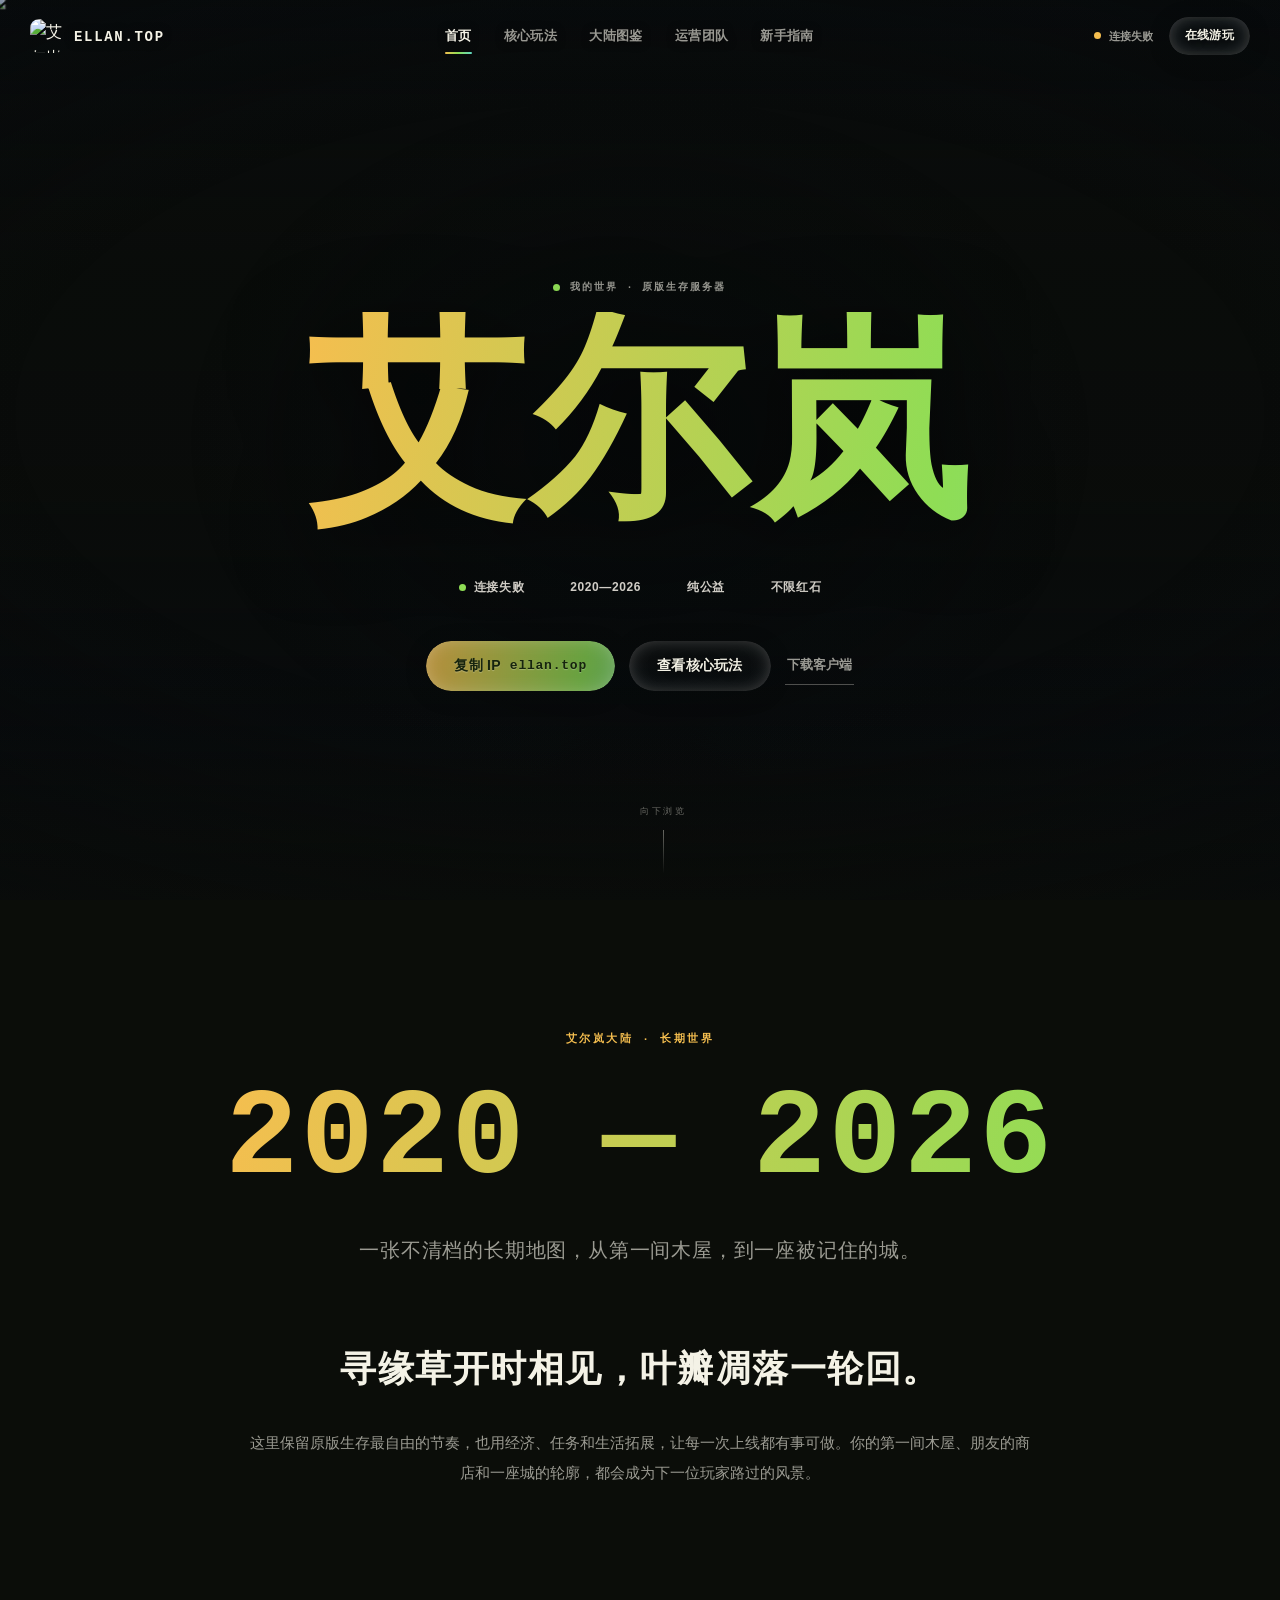
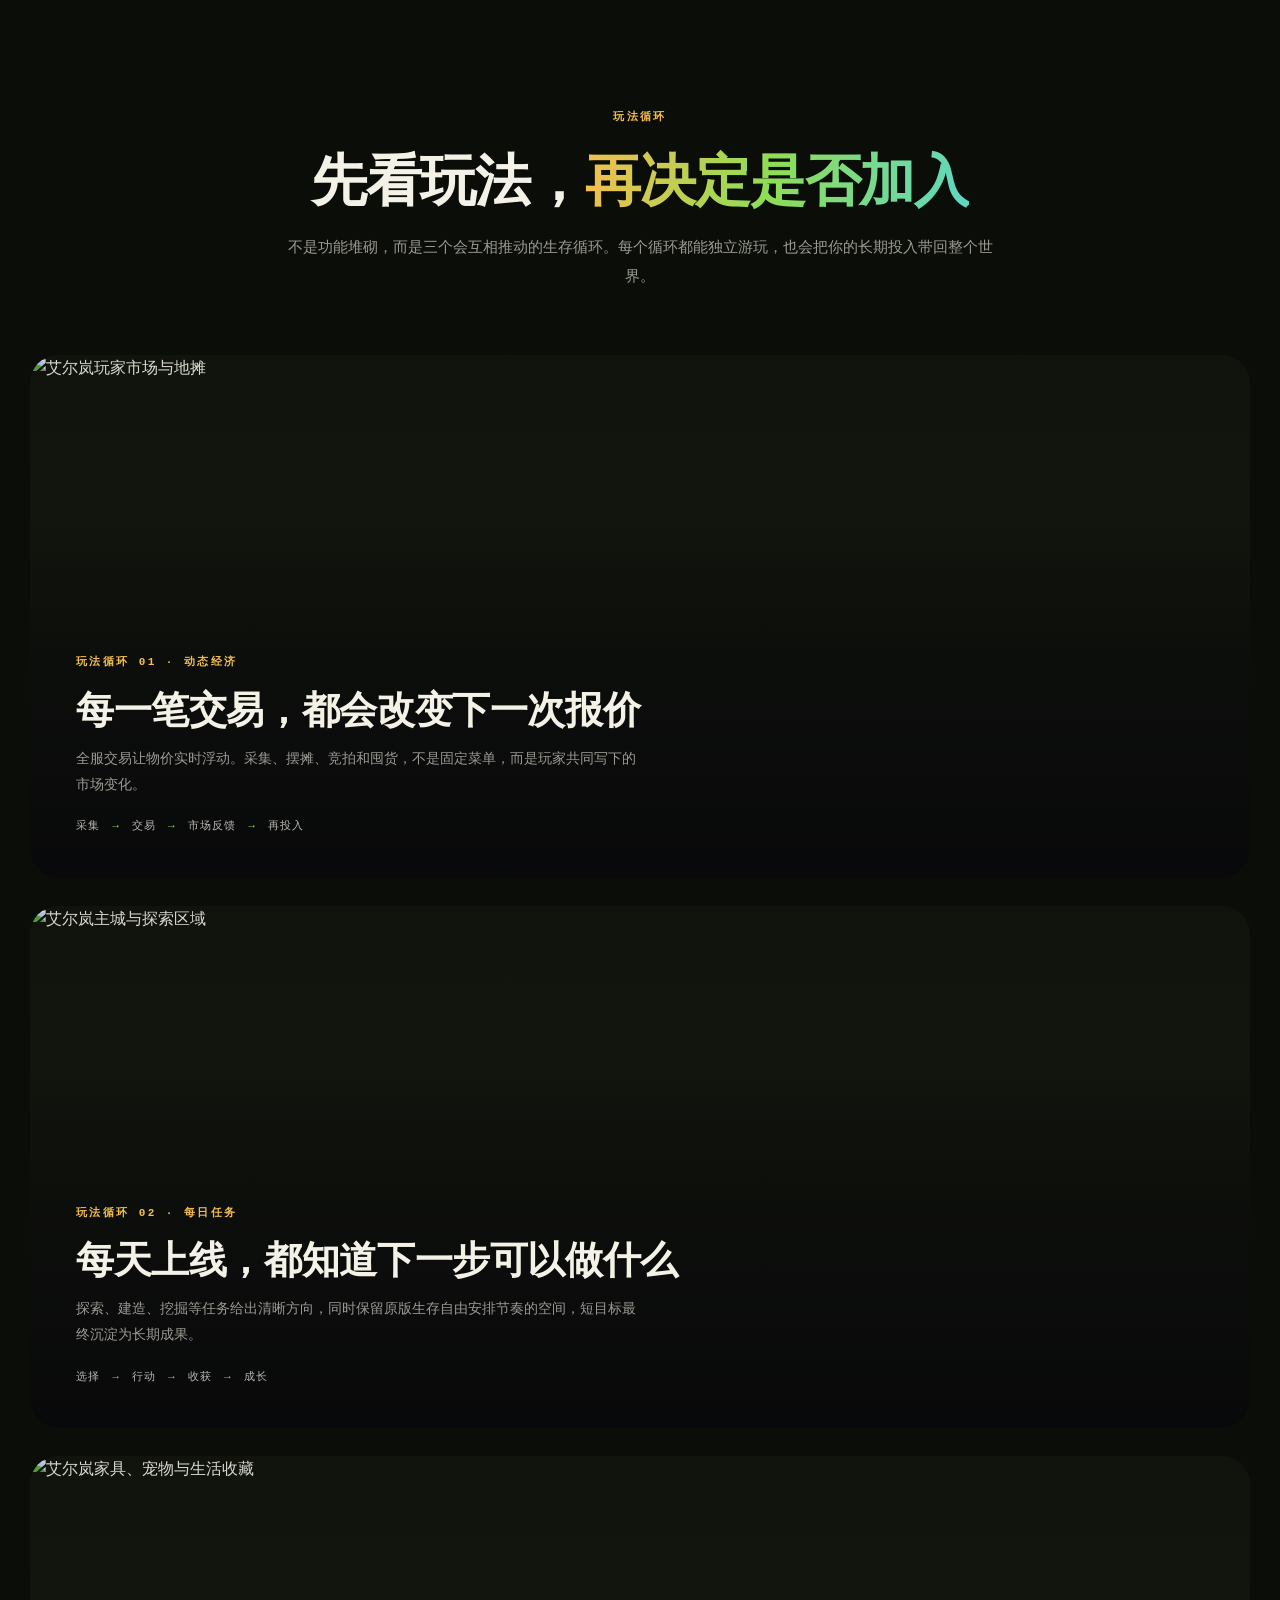
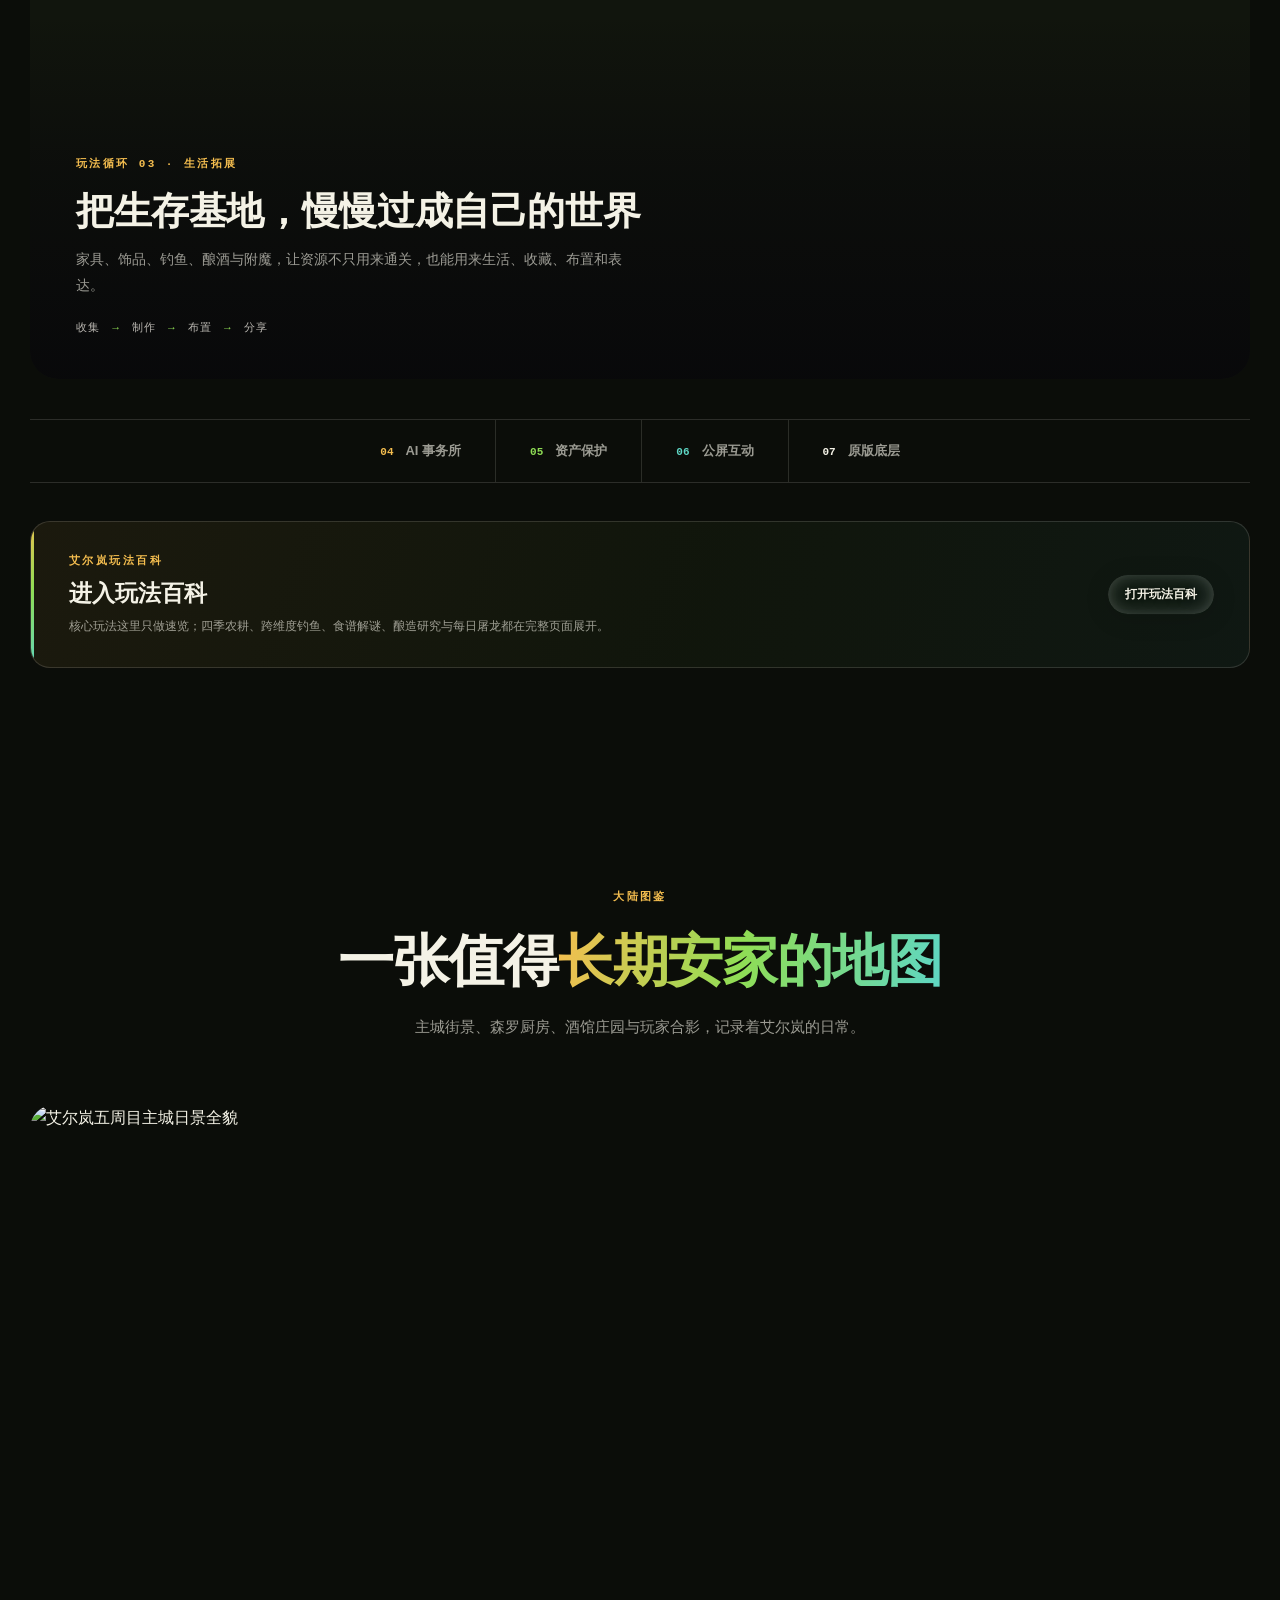
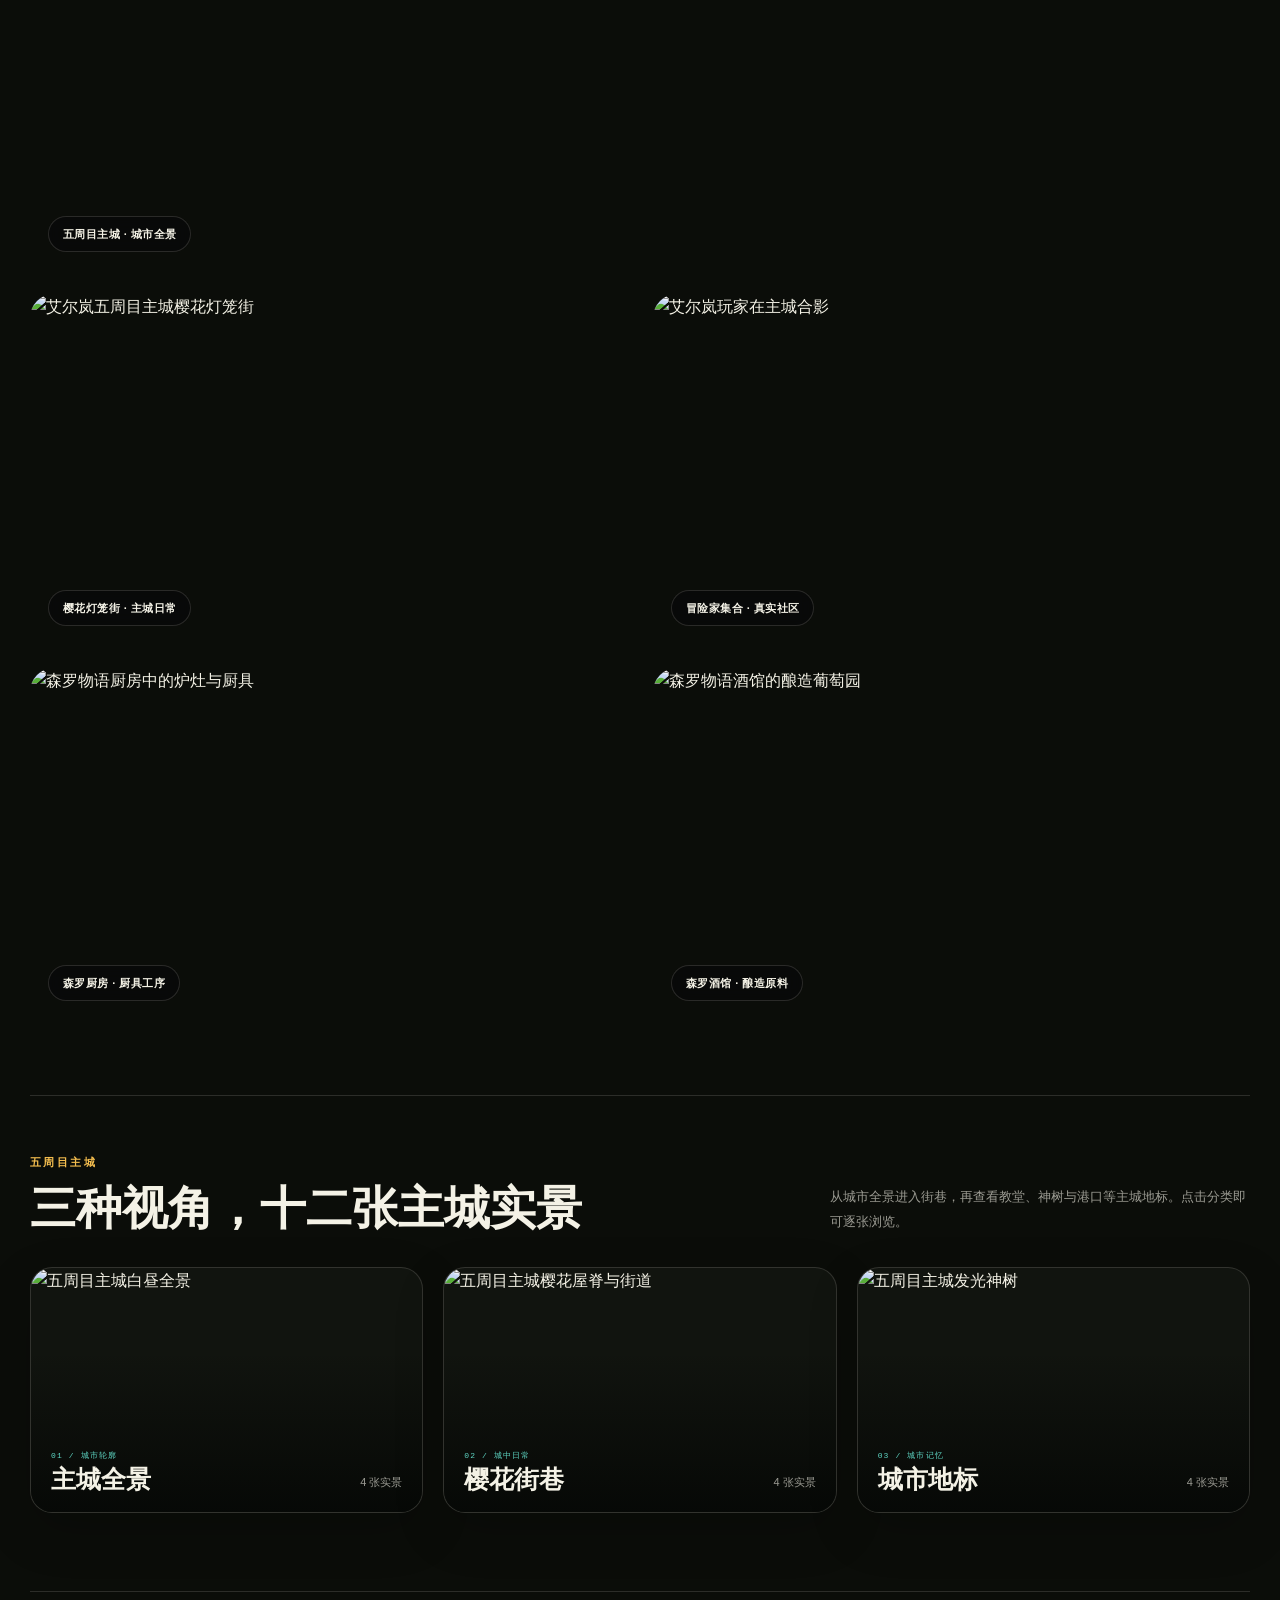
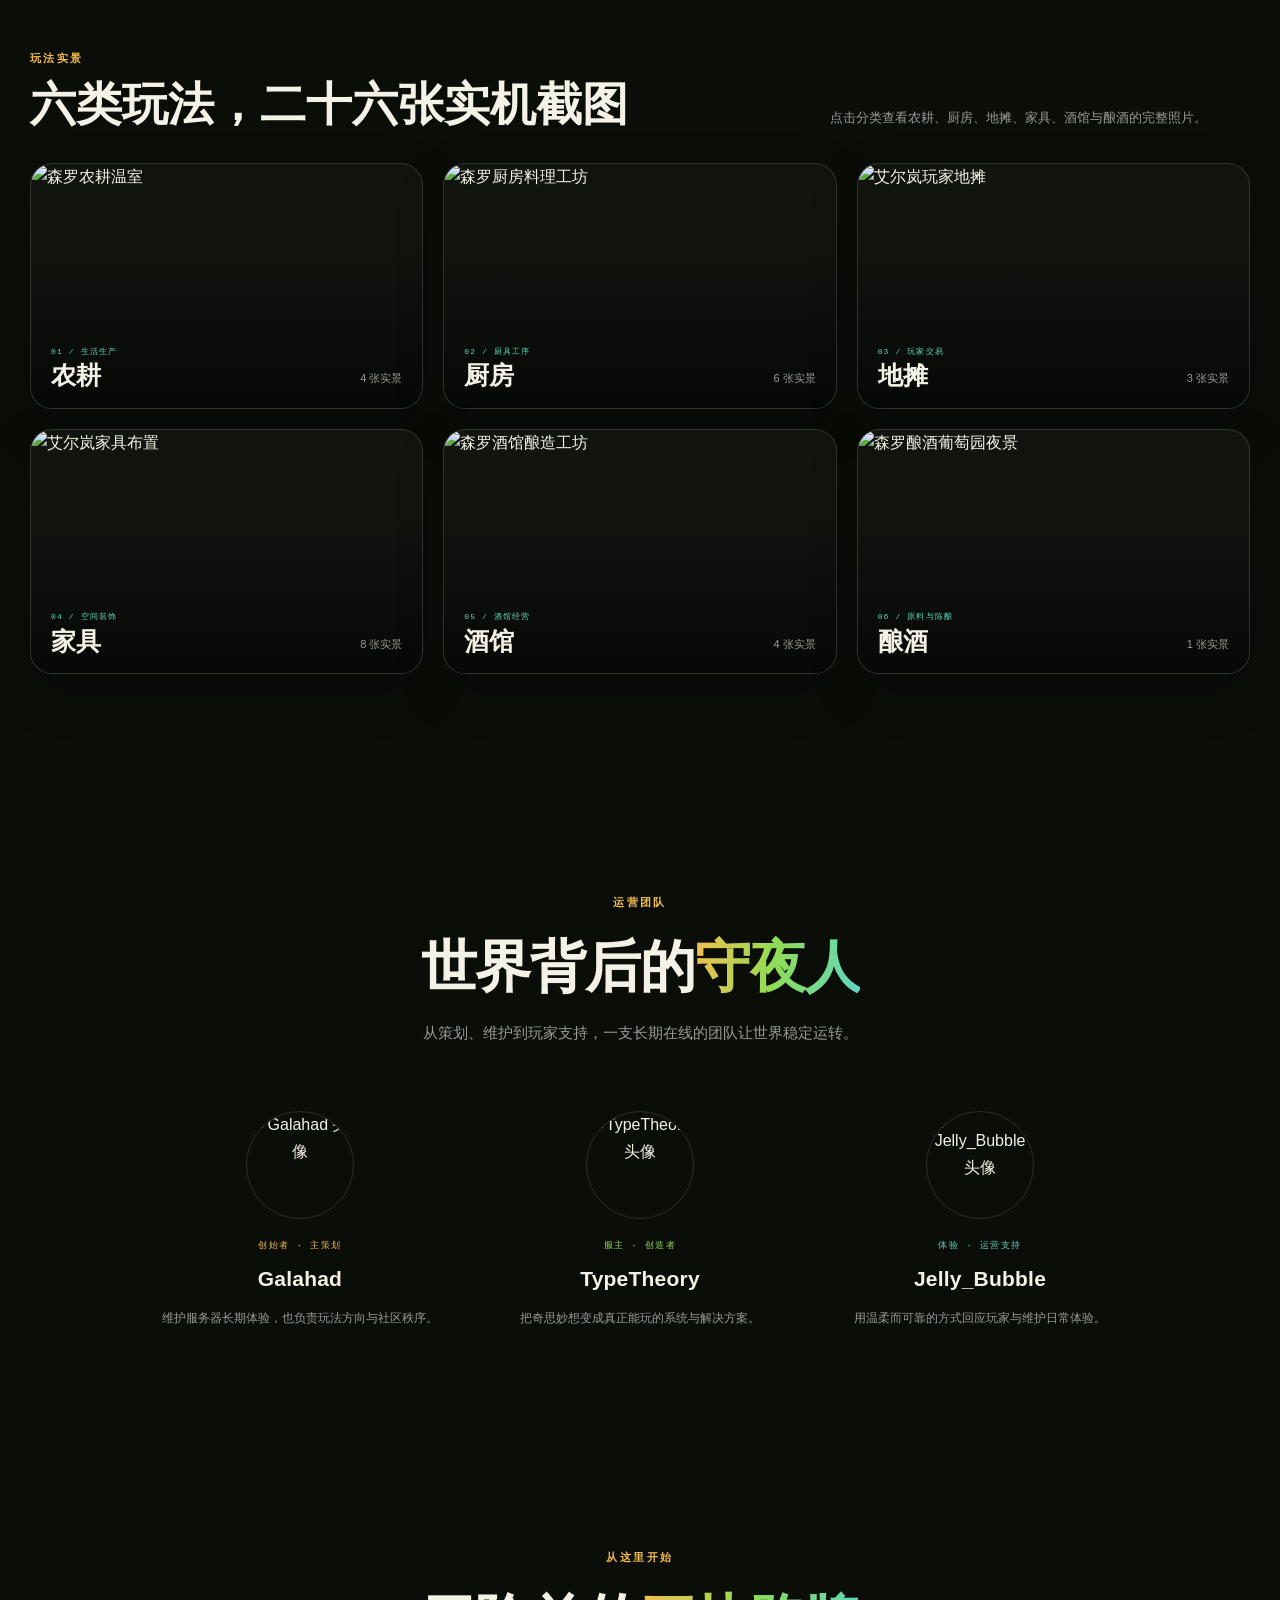
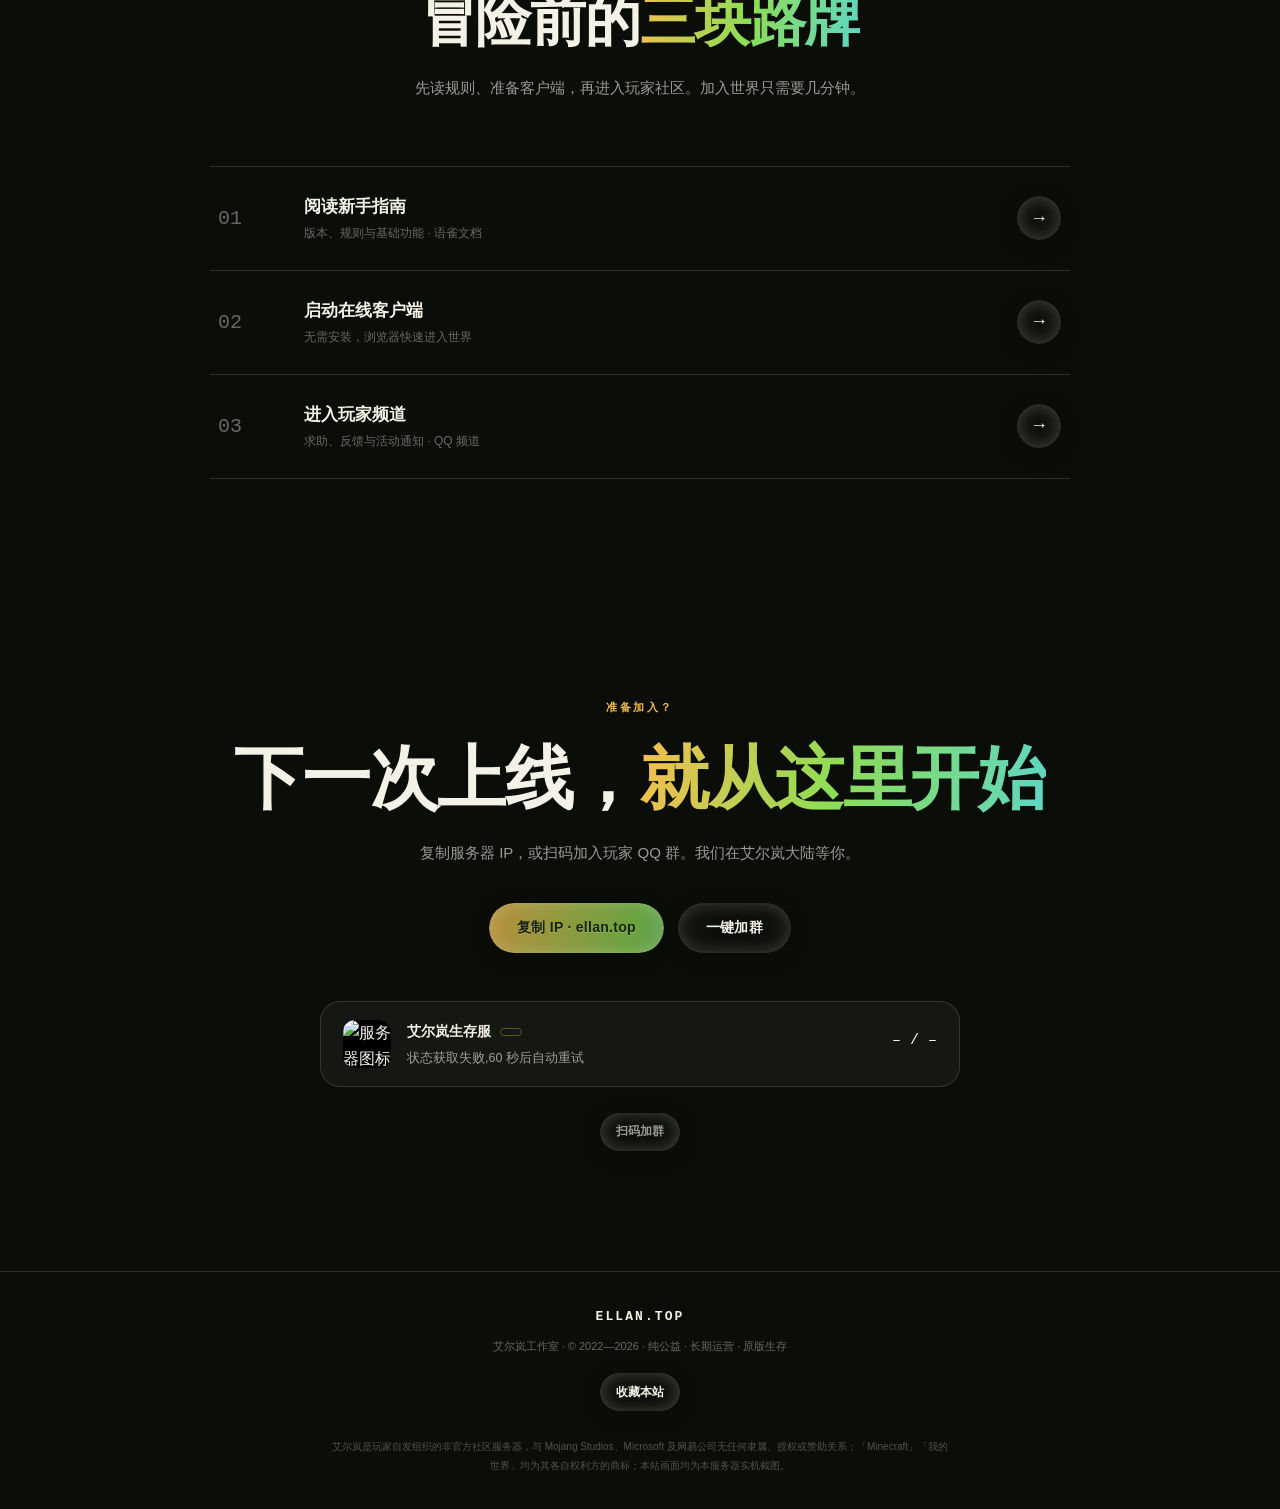
==== commit cb9b0763: "Sync homepage 1.3 redesign" ====
--- a/homepage-1.3/index.html
+++ b/homepage-1.3/index.html
@@ -1,5 +1,5 @@
 <!DOCTYPE html>
-<html lang="zh-CN" data-theme="dark">
+<html lang="zh-CN">
 
 <head>
 	<meta charset="UTF-8">
@@ -14,221 +14,225 @@
 	<meta property="og:title" content="Ellan 艾尔岚 · 原版生存 Minecraft 服务器">
 	<meta property="og:description" content="动态经济 · 每日任务 · 生活拓展 · 纯公益长期服">
 	<meta property="og:url" content="https://ellan.site/">
-	<meta property="og:image" content="https://ellan.site/img/cover.jpeg">
+	<meta property="og:image" content="https://ellan.site/img/hero-world.jpg">
 	<meta name="twitter:card" content="summary_large_image">
 	<link rel="icon" href="img/icon.png">
 	<link rel="preconnect" href="https://api.mcsrvstat.us" crossorigin>
-	<link rel="preload" as="image" href="img/cover.jpeg">
-	<link rel="preload" as="image" href="img/intro-sign-board.png">
-	<link rel="preload" as="image" href="img/wood-texture.jpg">
-	<link rel="stylesheet" href="css/main.css">
+	<link rel="preload" as="image" href="img/hero-world-hd.webp" type="image/webp" fetchpriority="high">
 	<script>
-		(function () {
-			var reduced = window.matchMedia('(prefers-reduced-motion: reduce)').matches;
-			var forceIntro = new URLSearchParams(window.location.search).get('intro') === '1';
-			var seen = false;
-			try { seen = sessionStorage.getItem('ellan-forge-intro-seen') === '1'; } catch (e) {}
-			if (!reduced && (forceIntro || !seen)) document.documentElement.classList.add('forge-enabled');
-		})();
+		try {
+			if (!matchMedia('(prefers-reduced-motion: reduce)').matches && sessionStorage.getItem('ellan:page-transition-target') === location.pathname) document.documentElement.classList.add('page-arriving');
+		} catch (e) { /* storage may be unavailable */ }
 	</script>
-	<script defer src="js/main.js"></script>
-	<script defer src="js/server-status.js"></script>
+	<link rel="stylesheet" href="css/main.css?v=20260802-gameplay-gallery">
+	<script defer src="js/main.js?v=20260801-liquid-glass-v3"></script>
+	<script defer src="js/server-status.js?v=20260731-mc-v5"></script>
+	<script defer src="js/showcase.js?v=20260802-city-gallery-v1"></script>
+	<script defer src="js/liquid-glass.js?v=20260801-liquid-glass-v5"></script>
 </head>
 
 <body>
-	<div id="forge-intro" class="forge-intro" aria-labelledby="forge-intro-title">
-		<div class="forge-gate forge-gate-left" aria-hidden="true"></div>
-		<div class="forge-gate forge-gate-right" aria-hidden="true"></div>
-		<button id="forge-skip" class="forge-skip" type="button">跳过动画</button>
-		<div class="forge-stage">
-			<p id="forge-intro-title" class="forge-intro-title"><span>ELLAN.TOP</span> 正在锻造你的世界</p>
-			<div class="forge-impact-flash" aria-hidden="true"></div>
-			<img class="forge-hammer" src="img/intro-hammer.png" alt="" draggable="false">
-			<img class="forge-anvil" src="img/intro-anvil.png" alt="" draggable="false">
-		</div>
-	</div>
-
 	<a class="skip-link" href="#main">跳到主要内容</a>
 
 	<header id="site-header">
 		<nav class="nav container" aria-label="主导航">
 			<a class="nav-brand" href="#top" aria-label="艾尔岚首页">
-				<img src="img/icon.png" alt="艾尔岚 Logo" width="38" height="38">
-				<span class="nav-brand-copy"><strong>ELLAN.TOP</strong><small>艾尔岚 · 2020—2026</small></span>
+				<img src="img/icon.png" alt="艾尔岚 Logo" width="34" height="34">
+				<span class="nav-brand-copy"><strong>ELLAN.TOP</strong></span>
 			</a>
 			<div class="nav-links">
-				<a href="#top" class="nav-link active">首页</a>
-				<a href="#features" class="nav-link">核心玩法</a>
-				<a href="#intro" class="nav-link">大陆图鉴</a>
-				<a href="#team" class="nav-link">运营团队</a>
-				<a href="#links" class="nav-link">新手指南</a>
+				<a href="#top" class="nav-link active" data-scroll-section="top">首页</a>
+				<a href="#features" class="nav-link" data-scroll-section="features">核心玩法</a>
+				<a href="#intro" class="nav-link" data-scroll-section="intro">大陆图鉴</a>
+				<a href="#team" class="nav-link" data-scroll-section="team">运营团队</a>
+				<a href="#links" class="nav-link" data-scroll-section="links">新手指南</a>
 			</div>
 			<div class="nav-actions">
-				<span class="nav-live"><i aria-hidden="true"></i>服务器在线</span>
-				<a class="btn btn-iron btn-sm" href="links/index.html" target="_blank" rel="noopener noreferrer">在线游玩</a>
+				<span class="nav-live" id="nav-live"><i aria-hidden="true"></i><b id="nav-live-label">连接中</b></span>
+				<a class="btn btn-ghost btn-sm" href="links/index.html" target="_blank" rel="noopener noreferrer"><span>在线游玩</span></a>
 			</div>
 		</nav>
 	</header>
+	<script>
+		(function () {
+			var target = (location.hash || '#top').slice(1);
+			var links = document.querySelectorAll('#site-header .nav-link');
+			var active = null;
+			links.forEach(function (link) {
+				if (link.getAttribute('data-scroll-section') === target) active = link;
+				link.classList.remove('active');
+				link.removeAttribute('aria-current');
+			});
+			if (active) {
+				active.classList.add('active');
+				active.setAttribute('aria-current', 'location');
+			}
+		})();
+	</script>
 
 	<main id="main">
 		<section id="top" class="hero">
-			<div class="hero-backdrop" aria-hidden="true"></div>
-			<div class="container hero-grid">
-				<div class="hero-copy">
-					<p class="hero-kicker"><span class="status-pulse" aria-hidden="true"></span> PURE SURVIVAL · LONG-TERM WORLD</p>
-					<h1><span>原版生存，</span><em>每一次上线都有目标</em></h1>
-					<p class="hero-lead">交易改变全服物价，任务推进成长节奏；家具、钓鱼与酿酒，让一张长期地图真正有生活。</p>
-
-					<div class="hero-actions">
-						<button class="btn btn-rune btn-copy" type="button" onclick="copyServerIP()">复制 IP <strong>ellan.top</strong></button>
-						<a class="btn btn-iron" href="#features">查看核心玩法</a>
-						<button class="hero-text-action" type="button" onclick="showDownloadOptions()">下载客户端</button>
-					</div>
-
-					<div id="server-card" class="server-card material-iron">
-						<img id="server-icon" src="img/icon.png" alt="服务器图标" width="52" height="52">
-						<div class="server-info">
-							<p id="server-motd" class="server-motd">MOTD 加载中…</p>
-							<p class="server-meta"><span id="server-version">版本载入中</span><span id="server-players">在线载入中</span><span id="server-ping"></span></p>
-						</div>
-						<span class="server-live-label">实时状态</span>
-					</div>
-
-					<div class="hero-principles" aria-label="服务器承诺">
-						<span><b>纯公益服</b><small>不卖数值优势</small></span>
-						<span><b>不限红石</b><small>保留创造自由</small></span>
-						<span><b>多年老牌</b><small>长期稳定运营</small></span>
-					</div>
-				</div>
-
-				<div class="hero-showcase">
-					<figure class="world-frame material-frame">
-						<img src="img/cover.jpeg" alt="艾尔岚服务器玩家在主城合影" fetchpriority="high">
-						<figcaption><span>艾尔岚大陆</span><small>冒险家集合 · 真实玩家社区</small></figcaption>
-					</figure>
-
-					<div class="motd-sign-drop">
-						<div id="motd-sign-rig" class="motd-sign-rig">
-							<span class="motd-chain motd-chain-left" data-chain-side="left" aria-hidden="true">
-								<img class="motd-chain-link" src="img/intro-chain-link.png" alt="" draggable="false">
-								<img class="motd-chain-link motd-chain-link-side" src="img/intro-chain-link.png" alt="" draggable="false">
-								<img class="motd-chain-link" src="img/intro-chain-link.png" alt="" draggable="false">
-								<img class="motd-chain-link motd-chain-link-side" src="img/intro-chain-link.png" alt="" draggable="false">
-							</span>
-							<span class="motd-chain motd-chain-right" data-chain-side="right" aria-hidden="true">
-								<img class="motd-chain-link motd-chain-link-side" src="img/intro-chain-link.png" alt="" draggable="false">
-								<img class="motd-chain-link" src="img/intro-chain-link.png" alt="" draggable="false">
-								<img class="motd-chain-link motd-chain-link-side" src="img/intro-chain-link.png" alt="" draggable="false">
-								<img class="motd-chain-link" src="img/intro-chain-link.png" alt="" draggable="false">
-							</span>
-							<button id="motd-sign" class="motd-sign-board" type="button" onclick="copyWebsiteLink()" aria-label="复制艾尔岚官网链接 https://ellan.site/">
-								<img src="img/intro-sign-board.png" alt="" draggable="false">
-								<span class="motd-sign-content">
-									<strong>艾尔岚 · ELLAN.TOP</strong>
-									<span id="intro-motd">寻缘草开时相见，叶瓣凋落一轮回</span>
-									<small>点击复制官网链接</small>
-								</span>
-							</button>
-						</div>
-					</div>
-				</div>
-			</div>
-
-			<div class="container gameplay-entry" aria-label="核心玩法入口">
-				<div class="gameplay-entry-heading">
-					<span>CORE GAMEPLAY</span>
-					<strong>三条长期循环</strong>
-				</div>
-				<a href="#features" data-gameplay-link="economy"><b>01</b><span><strong>动态经济</strong><small>玩家交易决定实时物价</small></span></a>
-				<a href="#features" data-gameplay-link="daily"><b>02</b><span><strong>每日任务</strong><small>每天都有清晰成长目标</small></span></a>
-				<a href="#features" data-gameplay-link="life"><b>03</b><span><strong>生活拓展</strong><small>家具 · 钓鱼 · 酿酒</small></span></a>
-			</div>
-		</section>
-
-		<section id="features" class="section gameplay-section">
+			<div class="hero-art" aria-hidden="true"><img id="hero-art-img" src="img/hero-world-hd.webp" alt=""></div>
+			<div class="hero-content container">
+				<p class="hero-kicker"><span class="dot" aria-hidden="true"></span>我的世界 · 原版生存服务器</p>
+				<h1 class="hero-logo"><span class="grad-text">艾尔岚</span></h1>
+				<div class="hero-chips">
+					<span class="chip chip-live"><i aria-hidden="true"></i><b id="hero-online">连接中</b></span>
+					<span class="chip">2020—2026</span>
+					<span class="chip">纯公益</span>
+					<span class="chip">不限红石</span>
+				</div>
+				<div class="hero-actions">
+					<button class="btn btn-rune btn-copy" type="button" onclick="copyServerIP()">复制 IP <strong>ellan.top</strong></button>
+					<a class="btn btn-ghost" href="#features"><span>查看核心玩法</span></a>
+					<button class="hero-text-action" type="button" onclick="showDownloadOptions()">下载客户端</button>
+				</div>
+			</div>
+			<div class="scroll-hint" aria-hidden="true"><span>向下浏览</span><i></i></div>
+		</section>
+
+		<section class="statement" id="years">
+			<div class="container statement-inner reveal">
+				<p class="kicker">艾尔岚大陆 · 长期世界</p>
+				<h2 class="statement-big"><span class="grad-text grad-anim">2020 — 2026</span></h2>
+				<p class="statement-sub">一张不清档的长期地图，从第一间木屋，到一座被记住的城。</p>
+			</div>
+		</section>
+
+		<section class="story">
+			<div class="container story-inner reveal">
+				<blockquote>寻缘草开时相见，叶瓣凋落一轮回。</blockquote>
+				<p>这里保留原版生存最自由的节奏，也用经济、任务和生活拓展，让每一次上线都有事可做。你的第一间木屋、朋友的商店和一座城的轮廓，都会成为下一位玩家路过的风景。</p>
+			</div>
+		</section>
+
+		<section id="features" class="section play-section">
 			<div class="container">
 				<header class="section-heading reveal">
-					<div><p class="section-kicker">THE PLAY LOOP</p><h2>先看玩法，再决定是否加入</h2></div>
-					<p>不是功能堆砌，而是三个会互相推动的生存循环。每个循环都能独立游玩，也会把你的长期投入带回整个世界。</p>
+					<p class="kicker">玩法循环</p>
+					<h2>先看玩法，<span class="grad-text">再决定是否加入</span></h2>
+					<p class="section-lead">不是功能堆砌，而是三个会互相推动的生存循环。每个循环都能独立游玩，也会把你的长期投入带回整个世界。</p>
 				</header>
 
-				<div class="gameplay-workbench reveal">
-					<div class="gameplay-tabs material-iron" role="tablist" aria-label="核心玩法选择">
-						<button id="gameplay-tab-economy" class="gameplay-tab active" type="button" role="tab" aria-selected="true" aria-controls="gameplay-panel-economy" data-gameplay-tab="economy"><span>01</span><strong>动态经济</strong><small>交易驱动市场</small></button>
-						<button id="gameplay-tab-daily" class="gameplay-tab" type="button" role="tab" aria-selected="false" aria-controls="gameplay-panel-daily" tabindex="-1" data-gameplay-tab="daily"><span>02</span><strong>每日任务</strong><small>目标形成节奏</small></button>
-						<button id="gameplay-tab-life" class="gameplay-tab" type="button" role="tab" aria-selected="false" aria-controls="gameplay-panel-life" tabindex="-1" data-gameplay-tab="life"><span>03</span><strong>生活拓展</strong><small>把基地过成家</small></button>
-					</div>
-
-					<div class="gameplay-panels material-wood">
-						<article id="gameplay-panel-economy" class="gameplay-panel active" role="tabpanel" aria-labelledby="gameplay-tab-economy" tabindex="0" data-gameplay-panel="economy">
-							<div class="gameplay-visual material-frame"><img src="img/gameplay-economy.jpg" alt="艾尔岚玩家市场与商店" loading="lazy"></div>
-							<div class="gameplay-copy">
-								<p class="panel-index">PLAY LOOP 01</p>
-								<h3>每一笔交易，都会改变下一次报价</h3>
-								<p>全服交易让物价实时浮动。采集、摆摊、竞拍和囤货，不是固定菜单，而是玩家共同写下的市场变化。</p>
-								<div class="gameplay-metrics"><span><b>实时</b><small>价格随交易变化</small></span><span><b>自由</b><small>摆摊与竞拍经营</small></span><span><b>长期</b><small>积累商业路线</small></span></div>
-								<ol class="gameplay-loop"><li><span>01</span>采集</li><li><span>02</span>交易</li><li><span>03</span>市场反馈</li><li><span>04</span>再投入</li></ol>
-							</div>
-						</article>
-
-						<article id="gameplay-panel-daily" class="gameplay-panel" role="tabpanel" aria-labelledby="gameplay-tab-daily" tabindex="0" data-gameplay-panel="daily" hidden>
-							<div class="gameplay-visual material-frame"><img src="img/gameplay-daily.jpg" alt="艾尔岚主城与探索区域" loading="lazy"></div>
-							<div class="gameplay-copy">
-								<p class="panel-index">PLAY LOOP 02</p>
-								<h3>每天上线，都知道下一步可以做什么</h3>
-								<p>探索、建造、挖掘等任务给出清晰方向，同时保留原版生存自由安排节奏的空间，短目标最终沉淀为长期成果。</p>
-								<div class="gameplay-metrics"><span><b>多线</b><small>探索 · 建造 · 挖掘</small></span><span><b>每日</b><small>目标清晰可追</small></span><span><b>积累</b><small>奖励持续沉淀</small></span></div>
-								<ol class="gameplay-loop"><li><span>01</span>选择</li><li><span>02</span>行动</li><li><span>03</span>收获</li><li><span>04</span>成长</li></ol>
-							</div>
-						</article>
-
-						<article id="gameplay-panel-life" class="gameplay-panel" role="tabpanel" aria-labelledby="gameplay-tab-life" tabindex="0" data-gameplay-panel="life" hidden>
-							<div class="gameplay-visual material-frame"><img src="img/gameplay-life.jpg" alt="艾尔岚家具、宠物与生活收藏" loading="lazy"></div>
-							<div class="gameplay-copy">
-								<p class="panel-index">PLAY LOOP 03</p>
-								<h3>把生存基地，慢慢过成自己的世界</h3>
-								<p>家具、饰品、钓鱼、酿酒与附魔，让资源不只用来通关，也能用来生活、收藏、布置和表达。</p>
-								<div class="gameplay-metrics"><span><b>布置</b><small>家具与装饰方块</small></span><span><b>专精</b><small>钓鱼 · 酿酒 · 附魔</small></span><span><b>分享</b><small>展示作品与成果</small></span></div>
-								<ol class="gameplay-loop"><li><span>01</span>收集</li><li><span>02</span>制作</li><li><span>03</span>布置</li><li><span>04</span>分享</li></ol>
-							</div>
-						</article>
-					</div>
-				</div>
-
-				<div class="utility-rail reveal" aria-label="辅助玩法">
-					<div><span>04</span><strong>AI 事务所</strong><small>游戏问题随时询问 FIA</small></div>
-					<div><span>05</span><strong>资产保护</strong><small>领地、容器与操作记录</small></div>
-					<div><span>06</span><strong>公屏互动</strong><small>红包、点歌与玩家活动</small></div>
-					<div><span>07</span><strong>原版底层</strong><small>自由探索与红石创造</small></div>
-				</div>
+				<div class="play-cards">
+					<article class="play-card reveal">
+						<img src="img/showcase-stall-02-hd.webp" alt="艾尔岚玩家市场与地摊" loading="lazy">
+						<div class="play-card-overlay">
+							<p class="kicker">玩法循环 01 · 动态经济</p>
+							<h3>每一笔交易，都会改变下一次报价</h3>
+							<p>全服交易让物价实时浮动。采集、摆摊、竞拍和囤货，不是固定菜单，而是玩家共同写下的市场变化。</p>
+							<p class="play-steps">采集<i>→</i>交易<i>→</i>市场反馈<i>→</i>再投入</p>
+						</div>
+					</article>
+
+					<article class="play-card reveal">
+						<img src="img/gameplay-daily.jpg" alt="艾尔岚主城与探索区域" loading="lazy">
+						<div class="play-card-overlay">
+							<p class="kicker">玩法循环 02 · 每日任务</p>
+							<h3>每天上线，都知道下一步可以做什么</h3>
+							<p>探索、建造、挖掘等任务给出清晰方向，同时保留原版生存自由安排节奏的空间，短目标最终沉淀为长期成果。</p>
+							<p class="play-steps">选择<i>→</i>行动<i>→</i>收获<i>→</i>成长</p>
+						</div>
+					</article>
+
+					<article class="play-card reveal">
+						<img src="img/gameplay-life.jpg" alt="艾尔岚家具、宠物与生活收藏" loading="lazy">
+						<div class="play-card-overlay">
+							<p class="kicker">玩法循环 03 · 生活拓展</p>
+							<h3>把生存基地，慢慢过成自己的世界</h3>
+							<p>家具、饰品、钓鱼、酿酒与附魔，让资源不只用来通关，也能用来生活、收藏、布置和表达。</p>
+							<p class="play-steps">收集<i>→</i>制作<i>→</i>布置<i>→</i>分享</p>
+						</div>
+					</article>
+				</div>
+
+				<div class="utility-strip reveal" aria-label="辅助玩法">
+					<span><b>04</b>AI 事务所</span>
+					<span><b>05</b>资产保护</span>
+					<span><b>06</b>公屏互动</span>
+					<span><b>07</b>原版底层</span>
+				</div>
+
+				<a class="playbook-entry reveal" href="gameplay.html" aria-label="打开完整玩法百科">
+					<span class="playbook-entry-copy">
+						<span class="kicker">艾尔岚玩法百科</span>
+						<strong>进入玩法百科</strong>
+						<small>核心玩法这里只做速览；四季农耕、跨维度钓鱼、食谱解谜、酿造研究与每日屠龙都在完整页面展开。</small>
+					</span>
+					<span class="playbook-entry-action">打开玩法百科</span>
+				</a>
+
 			</div>
 		</section>
 
 		<section id="intro" class="section world-section">
 			<div class="container">
 				<header class="section-heading reveal">
-					<div><p class="section-kicker">THE WORLD</p><h2>一张值得长期安家的地图</h2></div>
-					<p>没有赛季清档焦虑。你的第一间木屋、朋友的商店和一座城的轮廓，都会成为下一位玩家路过的风景。</p>
+					<p class="kicker">大陆图鉴</p>
+					<h2>一张值得<span class="grad-text">长期安家的地图</span></h2>
+					<p class="section-lead">主城街景、森罗厨房、酒馆庄园与玩家合影，记录着艾尔岚的日常。</p>
 				</header>
 
-				<div class="world-layout">
-					<div class="world-gallery reveal">
-						<figure class="world-shot world-shot-main material-frame"><img src="img/world-street.jpg" alt="艾尔岚樱花主城街道" loading="lazy"><figcaption>主城街道 · 玩家共建</figcaption></figure>
-						<figure class="world-shot material-frame"><img src="img/world-night.jpg" alt="艾尔岚夜景港口" loading="lazy"><figcaption>夜港灯火 · 长期地图</figcaption></figure>
-						<figure class="world-shot material-frame"><img src="img/gameplay-daily.jpg" alt="艾尔岚原创主城建筑群" loading="lazy"><figcaption>原创建筑 · 自由探索</figcaption></figure>
+				<div class="world-grid">
+					<figure class="world-card world-card-wide reveal"><img src="img/city-fifth-overview-day-hd.webp" alt="艾尔岚五周目主城日景全貌" loading="lazy" decoding="async"><figcaption>五周目主城 · 城市全景</figcaption></figure>
+					<figure class="world-card reveal"><img src="img/city-fifth-street-lantern-hd.webp" alt="艾尔岚五周目主城樱花灯笼街" loading="lazy" decoding="async"><figcaption>樱花灯笼街 · 主城日常</figcaption></figure>
+					<figure class="world-card reveal"><img src="img/cover.jpeg" alt="艾尔岚玩家在主城合影" loading="lazy"><figcaption>冒险家集合 · 真实社区</figcaption></figure>
+					<figure class="world-card reveal"><img src="img/showcase-senluo-kitchen-hd.webp" alt="森罗物语厨房中的炉灶与厨具" loading="lazy"><figcaption>森罗厨房 · 厨具工序</figcaption></figure>
+					<figure class="world-card reveal"><img src="img/showcase-senluo-tavern-hd.webp" alt="森罗物语酒馆的酿造葡萄园" loading="lazy"><figcaption>森罗酒馆 · 酿造原料</figcaption></figure>
+				</div>
+
+				<div class="showcase-browser reveal" aria-labelledby="city-showcase-title">
+					<header class="showcase-browser-head">
+						<div><p class="kicker">五周目主城</p><h3 id="city-showcase-title">三种视角，十二张主城实景</h3></div>
+						<p>从城市全景进入街巷，再查看教堂、神树与港口等主城地标。点击分类即可逐张浏览。</p>
+					</header>
+					<div class="showcase-category-grid">
+						<button class="showcase-category-card" type="button" data-showcase-category="city-overview" aria-label="查看五周目主城全景，共 4 张">
+							<img src="img/city-fifth-overview-day-hd.webp" alt="五周目主城白昼全景" loading="lazy" decoding="async">
+							<span><small>01 / 城市轮廓</small><strong>主城全景</strong><em>4 张实景</em></span>
+						</button>
+						<button class="showcase-category-card" type="button" data-showcase-category="city-streets" aria-label="查看五周目主城街巷，共 4 张">
+							<img src="img/city-fifth-street-cherry-hd.webp" alt="五周目主城樱花屋脊与街道" loading="lazy" decoding="async">
+							<span><small>02 / 城中日常</small><strong>樱花街巷</strong><em>4 张实景</em></span>
+						</button>
+						<button class="showcase-category-card" type="button" data-showcase-category="city-landmarks" aria-label="查看五周目主城地标，共 4 张">
+							<img src="img/city-fifth-landmark-tree-hd.webp" alt="五周目主城发光神树" loading="lazy" decoding="async">
+							<span><small>03 / 城市记忆</small><strong>城市地标</strong><em>4 张实景</em></span>
+						</button>
 					</div>
-
-					<aside class="world-manifesto material-wood reveal">
-						<p class="panel-index">WELCOME TO ELLAN</p>
-						<h3>从第一间木屋，到一座被记住的城。</h3>
-						<p>这里保留原版生存最自由的节奏，也用经济、任务和生活拓展，让每一次上线都有事可做。</p>
-						<dl>
-							<div><dt>2020—2026</dt><dd>多年维护与社区沉淀</dd></div>
-							<div><dt>纯公益服</dt><dd>不出售破坏公平的数值</dd></div>
-							<div><dt>不限红石</dt><dd>技术玩家保留完整发挥空间</dd></div>
-						</dl>
-						<blockquote>寻缘草开时相见，叶瓣凋落一轮回。</blockquote>
-					</aside>
+				</div>
+
+				<div class="showcase-browser reveal" aria-labelledby="showcase-title">
+					<header class="showcase-browser-head">
+						<div><p class="kicker">玩法实景</p><h3 id="showcase-title">六类玩法，二十六张实机截图</h3></div>
+						<p>点击分类查看农耕、厨房、地摊、家具、酒馆与酿酒的完整照片。</p>
+					</header>
+					<div class="showcase-category-grid">
+						<button class="showcase-category-card" type="button" data-showcase-category="farming" aria-label="查看农耕实景，共 4 张">
+							<img src="img/showcase-farming-01-hd.webp" alt="森罗农耕温室" loading="lazy" decoding="async">
+							<span><small>01 / 生活生产</small><strong>农耕</strong><em>4 张实景</em></span>
+						</button>
+						<button class="showcase-category-card" type="button" data-showcase-category="kitchen" aria-label="查看厨房实景，共 6 张">
+							<img src="img/showcase-kitchen-05-hd.webp" alt="森罗厨房料理工坊" loading="lazy" decoding="async">
+							<span><small>02 / 厨具工序</small><strong>厨房</strong><em>6 张实景</em></span>
+						</button>
+						<button class="showcase-category-card" type="button" data-showcase-category="stall" aria-label="查看地摊实景，共 3 张">
+							<img src="img/showcase-stall-01-hd.webp" alt="艾尔岚玩家地摊" loading="lazy" decoding="async">
+							<span><small>03 / 玩家交易</small><strong>地摊</strong><em>3 张实景</em></span>
+						</button>
+						<button class="showcase-category-card" type="button" data-showcase-category="furniture" aria-label="查看家具实景，共 8 张">
+							<img src="img/showcase-furniture-01-hd.webp" alt="艾尔岚家具布置" loading="lazy" decoding="async">
+							<span><small>04 / 空间装饰</small><strong>家具</strong><em>8 张实景</em></span>
+						</button>
+						<button class="showcase-category-card" type="button" data-showcase-category="tavern" aria-label="查看酒馆实景，共 4 张">
+							<img src="img/showcase-tavern-02-hd.webp" alt="森罗酒馆酿造工坊" loading="lazy" decoding="async">
+							<span><small>05 / 酒馆经营</small><strong>酒馆</strong><em>4 张实景</em></span>
+						</button>
+						<button class="showcase-category-card" type="button" data-showcase-category="brewing" aria-label="查看酿酒实景，共 1 张">
+							<img src="img/showcase-brewing-01-hd.webp" alt="森罗酿酒葡萄园夜景" loading="lazy" decoding="async">
+							<span><small>06 / 原料与陈酿</small><strong>酿酒</strong><em>1 张实景</em></span>
+						</button>
+					</div>
 				</div>
 			</div>
 		</section>
@@ -236,13 +240,14 @@
 		<section id="team" class="section team-section">
 			<div class="container">
 				<header class="section-heading reveal">
-					<div><p class="section-kicker">THE KEEPERS</p><h2>世界背后的守夜人</h2></div>
-					<p>从策划、维护到玩家支持，一支长期在线的团队让世界稳定运转。</p>
+					<p class="kicker">运营团队</p>
+					<h2>世界背后的<span class="grad-text">守夜人</span></h2>
+					<p class="section-lead">从策划、维护到玩家支持，一支长期在线的团队让世界稳定运转。</p>
 				</header>
-				<div class="team-bench material-wood reveal">
-					<article class="member"><img src="img/gala.jpg" alt="Galahad 头像" loading="lazy"><div><span>创始者 · 主策划</span><h3>Galahad</h3><p>维护服务器长期体验，也负责玩法方向与社区秩序。</p></div></article>
-					<article class="member"><img src="img/tt.jpg" alt="TypeTheory 头像" loading="lazy"><div><span>服主 · 创造者</span><h3>TypeTheory</h3><p>把奇思妙想变成真正能玩的系统与解决方案。</p></div></article>
-					<article class="member"><img src="img/jelly.jpg" alt="Jelly_Bubble 头像" loading="lazy"><div><span>体验 · 运营支持</span><h3>Jelly_Bubble</h3><p>用温柔而可靠的方式回应玩家与维护日常体验。</p></div></article>
+				<div class="team-row reveal">
+					<article class="member"><img src="img/gala.jpg" alt="Galahad 头像" loading="lazy"><span>创始者 · 主策划</span><h3>Galahad</h3><p>维护服务器长期体验，也负责玩法方向与社区秩序。</p></article>
+					<article class="member"><img src="img/tt.jpg" alt="TypeTheory 头像" loading="lazy"><span>服主 · 创造者</span><h3>TypeTheory</h3><p>把奇思妙想变成真正能玩的系统与解决方案。</p></article>
+					<article class="member"><img src="img/jelly.jpg" alt="Jelly_Bubble 头像" loading="lazy"><span>体验 · 运营支持</span><h3>Jelly_Bubble</h3><p>用温柔而可靠的方式回应玩家与维护日常体验。</p></article>
 				</div>
 			</div>
 		</section>
@@ -250,36 +255,84 @@
 		<section id="links" class="section guide-section">
 			<div class="container">
 				<header class="section-heading reveal">
-					<div><p class="section-kicker">START HERE</p><h2>冒险前的三块路牌</h2></div>
-					<p>先读规则、准备客户端，再进入玩家社区。加入世界只需要几分钟。</p>
+					<p class="kicker">从这里开始</p>
+					<h2>冒险前的<span class="grad-text">三块路牌</span></h2>
+					<p class="section-lead">先读规则、准备客户端，再进入玩家社区。加入世界只需要几分钟。</p>
 				</header>
-				<div class="guide-grid reveal">
-					<a class="guide-link material-iron" href="https://www.yuque.com/galahad-pyzzx/ellan.top" target="_blank" rel="noopener noreferrer"><img class="guide-logo-yuque" src="img/guide-yuque-mono.png" alt="语雀"><span><b>01</b><strong>阅读新手指南</strong><small>版本、规则与基础功能</small></span><em>打开文档</em></a>
-					<a class="guide-link material-iron" href="links/index.html" target="_blank" rel="noopener noreferrer"><img class="guide-logo-eagler" src="img/guide-eaglercraft-mono.png" alt="Eaglercraft"><span><b>02</b><strong>启动在线客户端</strong><small>无需安装，快速进入世界</small></span><em>开始游玩</em></a>
-					<a class="guide-link material-iron" href="https://pd.qq.com/s/9uish7sn4" target="_blank" rel="noopener noreferrer"><img class="guide-logo-qq" src="img/guide-qq-mono.png" alt="QQ 频道"><span><b>03</b><strong>进入玩家频道</strong><small>求助、反馈与活动通知</small></span><em>加入社区</em></a>
+				<div class="guide-rows reveal">
+					<a class="guide-link" href="https://www.yuque.com/galahad-pyzzx/ellan.top" target="_blank" rel="noopener noreferrer"><b>01</b><span><strong>阅读新手指南</strong><small>版本、规则与基础功能 · 语雀文档</small></span><i class="guide-arrow">→</i></a>
+					<a class="guide-link" href="links/index.html" target="_blank" rel="noopener noreferrer"><b>02</b><span><strong>启动在线客户端</strong><small>无需安装，浏览器快速进入世界</small></span><i class="guide-arrow">→</i></a>
+					<a class="guide-link" href="https://pd.qq.com/s/9uish7sn4" target="_blank" rel="noopener noreferrer"><b>03</b><span><strong>进入玩家频道</strong><small>求助、反馈与活动通知 · QQ 频道</small></span><i class="guide-arrow">→</i></a>
 				</div>
 			</div>
 		</section>
 
 		<section id="join" class="section join-section">
-			<div class="container join-board material-wood reveal">
-				<div><p class="section-kicker">READY TO JOIN?</p><h2>下一次上线，就从这里开始</h2><p>复制服务器 IP，或扫码加入官方 QQ 群。我们在艾尔岚大陆等你。</p><div class="join-actions"><button class="btn btn-rune" type="button" onclick="copyServerIP()">复制 IP · ellan.top</button><a class="btn btn-iron" href="https://qm.qq.com/q/hFdwTQpWtW" target="_blank" rel="noopener noreferrer">一键加群</a></div></div>
-				<div class="join-qr material-frame"><img src="img/qrcode.png" alt="艾尔岚官方 QQ 群二维码" loading="lazy"><small>扫码加入官方 QQ 群</small></div>
+			<div class="container join-inner reveal">
+				<p class="kicker">准备加入？</p>
+				<h2>下一次上线，<span class="grad-text">就从这里开始</span></h2>
+				<p class="section-lead">复制服务器 IP，或扫码加入玩家 QQ 群。我们在艾尔岚大陆等你。</p>
+				<div class="join-actions">
+					<button class="btn btn-rune" type="button" onclick="copyServerIP()">复制 IP · ellan.top</button>
+					<a class="btn btn-ghost" href="https://qm.qq.com/q/hFdwTQpWtW" target="_blank" rel="noopener noreferrer">一键加群</a>
+				</div>
+
+				<div id="server-card" class="server-card">
+					<img id="server-icon" src="img/icon.png" alt="服务器图标" width="48" height="48">
+					<div class="server-info">
+						<p class="server-name">艾尔岚生存服<span id="server-version" class="server-version">版本探测中</span></p>
+						<p id="server-motd" class="server-motd">正在连接 ellan.top …</p>
+						<div id="player-strip" class="player-strip" hidden></div>
+					</div>
+					<div class="server-right">
+						<span id="server-players" class="server-players">– / –</span>
+						<span id="server-ping" class="server-ping"></span>
+					</div>
+				</div>
+
+				<div class="join-qr-wrap">
+					<button id="qr-toggle" class="btn btn-quiet btn-sm" type="button" aria-expanded="false" aria-controls="qr-popover">扫码加群</button>
+					<div id="qr-popover" class="qr-popover" hidden><img src="img/qrcode.png" alt="艾尔岚玩家 QQ 群二维码" loading="lazy"><small>扫码加入玩家 QQ 群</small></div>
+				</div>
 			</div>
 		</section>
 	</main>
 
 	<footer>
-		<div class="container footer-inner"><div><strong>ELLAN.TOP</strong><span>艾尔岚工作室 · © 2022—2026</span></div><p>纯公益 · 长期运营 · 原版生存</p><button id="bookmark-btn" class="btn btn-iron btn-sm">收藏本站</button></div>
+		<div class="container footer-inner">
+			<strong>ELLAN.TOP</strong>
+			<span>艾尔岚工作室 · © 2022—2026 · 纯公益 · 长期运营 · 原版生存</span>
+			<button id="bookmark-btn" class="btn btn-ghost btn-sm">收藏本站</button>
+			<p class="footer-legal">艾尔岚是玩家自发组织的非官方社区服务器，与 Mojang Studios、Microsoft 及网易公司无任何隶属、授权或赞助关系；「Minecraft」「我的世界」均为其各自权利方的商标；本站画面均为本服务器实机截图。</p>
+		</div>
 	</footer>
+
+	<div id="showcase-lightbox" class="showcase-lightbox" hidden>
+		<div class="showcase-lightbox-backdrop" data-showcase-close></div>
+		<section class="showcase-lightbox-panel" role="dialog" aria-modal="true" aria-labelledby="showcase-lightbox-title">
+			<header>
+				<div><p class="kicker">实机图鉴</p><h3 id="showcase-lightbox-title">主城全景</h3></div>
+				<button id="showcase-close" class="btn btn-quiet btn-sm" type="button" data-showcase-close>关闭</button>
+			</header>
+			<figure class="showcase-lightbox-figure">
+				<img id="showcase-lightbox-image" src="img/showcase-farming-01-hd.webp" alt="森罗农耕温室">
+				<figcaption id="showcase-lightbox-caption">温室农场 · 四季作物</figcaption>
+			</figure>
+			<footer>
+				<button id="showcase-prev" class="btn btn-ghost btn-sm" type="button">上一张</button>
+				<span id="showcase-counter">1 / 4</span>
+				<button id="showcase-next" class="btn btn-ghost btn-sm" type="button">下一张</button>
+			</footer>
+		</section>
+	</div>
 
 	<div id="client-download-popup" class="modal" hidden>
 		<div class="modal-backdrop" onclick="closePopup()"></div>
-		<div class="modal-dialog material-wood" role="dialog" aria-modal="true" aria-labelledby="download-title">
-			<p class="section-kicker">CLIENT DOWNLOAD</p>
-			<h3 id="download-title">选择客户端版本</h3>
-			<p>轻量整合包已预装进入服务器所需内容。</p>
-			<div class="modal-buttons"><button class="btn btn-rune" onclick="window.open('files/Ellan艾尔岚-客户端-26.2-轻量版.exe')">Windows</button><button class="btn btn-iron" onclick="window.open('files/tau-ellan.pkg')">Linux / Mac</button><button class="btn btn-quiet" onclick="closePopup()">取消</button></div>
+		<div class="modal-dialog" role="dialog" aria-modal="true" aria-labelledby="download-title">
+			<p class="kicker">客户端下载</p>
+			<h3 id="download-title">下载整合包</h3>
+			<p>整合包(.mrpack)仅包含模组与配置，不含游戏本体;需使用正版账号与支持该格式的启动器(如 Modrinth App、Prism Launcher)导入。</p>
+			<div class="modal-buttons"><button class="btn btn-rune" onclick="window.open('files/ellan.mrpack')">整合包 (.mrpack)</button><button class="btn btn-ghost" onclick="window.open('files/tau-ellan.pkg')">Linux / Mac</button><button class="btn btn-quiet" onclick="closePopup()">取消</button></div>
 		</div>
 	</div>
 
--- a/homepage-1.3/css/main.css
+++ b/homepage-1.3/css/main.css
@@ -1,39 +1,45 @@
 /* ============================================================
-   Ellan 艾尔岚 · Dark oak / forged iron material system
+   Ellan 艾尔岚 · 电影化体系(cinematic key-art)
+   黑底 + 巨标排版 + MC 三原色(金/草绿/钻石青),全幅艺术卡驱动
    ============================================================ */
 
+/* 缝合像素字体 Fusion Pixel(OFL-1.1 开源,含简中)
+   https://github.com/TakWolf/fusion-pixel-font · 许可见 font/OFL-fusion-pixel.txt */
 @font-face {
-	font-family: site;
-	src: url("../font/site.ttf");
+	font-family: "Fusion Pixel";
+	src: url("../font/fusion-pixel-12px-proportional.woff2") format("woff2");
 	font-display: swap;
 }
 
+/* 霞鹜文楷 GB(OFL-1.1 开源,GB 字形全集;正文与引文)
+   https://github.com/lxgw/LxgwWenkaiGB · 许可见 font/OFL-lxgw-wenkai-gb.txt */
+@font-face {
+	font-family: "LXGW WenKai GB";
+	src: url("../font/lxgw-wenkai-gb-regular.woff2") format("woff2");
+	font-weight: 400;
+	font-display: swap;
+}
+
 :root {
-	--ink: #0a0b09;
-	--ink-2: #111310;
-	--iron: #171b1d;
-	--iron-2: #24292c;
-	--iron-edge: #4d5558;
-	--oak: #25150f;
-	--oak-2: #382016;
-	--oak-edge: #6c422a;
-	--ivory: #f2e6c5;
-	--ivory-soft: #c8b996;
-	--muted: #93866f;
-	--rune: #87d84d;
-	--rune-strong: #5fbf31;
-	--ember: #d89b4a;
-	--danger: #d8644a;
-	--line: rgba(108, 119, 121, 0.28);
-	--line-warm: rgba(108, 66, 42, 0.58);
-	--surface-radius: 2px;
-	--container: 1240px;
-	--shadow-raised: 0 18px 30px rgba(0, 0, 0, 0.56), 0 3px 0 rgba(0, 0, 0, 0.48);
-	--shadow-raised-sm: 0 10px 18px rgba(0, 0, 0, 0.5), 0 2px 0 rgba(0, 0, 0, 0.42);
-	--shadow-inset: inset 0 1px 0 rgba(255, 255, 255, 0.07), inset 0 -4px 0 rgba(0, 0, 0, 0.42), inset 0 0 18px rgba(0, 0, 0, 0.3);
-	--font-display: site, "Fusion Pixel", "Courier New", monospace;
-	--font-serif: "Noto Serif SC", "Source Han Serif SC", "Songti SC", STSong, serif;
-	--font-body: Inter, "Noto Sans SC", "Source Han Sans SC", "PingFang SC", "Microsoft YaHei", sans-serif;
+	--bg: #0b0d09;
+	--bg-2: #11150d;
+	--card: rgba(255, 255, 255, 0.045);
+	--text: #f4f2e6;
+	--text-dim: rgba(244, 242, 230, 0.62);
+	--text-faint: rgba(244, 242, 230, 0.4);
+	--line: rgba(244, 242, 230, 0.14);
+	--line-strong: rgba(244, 242, 230, 0.3);
+	--gold: #f5be4f;
+	--leaf: #8fdd55;
+	--aqua: #5ed6c4;
+	--danger: #e05a4d;
+	--grad: linear-gradient(100deg, var(--gold) 0%, var(--leaf) 48%, var(--aqua) 100%);
+	--container: 1220px;
+	--ease-out: cubic-bezier(0.16, 1, 0.3, 1);
+	--font-display: "Fusion Pixel", "Courier New", monospace;
+	--font-serif: "LXGW WenKai GB", "Noto Serif SC", "Source Han Serif SC", "Songti SC", STSong, serif;
+	--font-body: "LXGW WenKai GB", "Noto Sans SC", "Source Han Sans SC", "PingFang SC", "Microsoft YaHei", sans-serif;
+	color-scheme: dark;
 }
 
 *, *::before, *::after {
@@ -43,108 +49,113 @@
 }
 
 html {
-	scroll-behavior: smooth;
-	scroll-padding-top: 92px;
-	background: var(--ink);
+	/* 跨页面带锚点时先直接落位；同页平滑滚动由 main.js 处理。 */
+	scroll-behavior: auto;
+	scroll-padding-top: 84px;
+	background: var(--bg);
+}
+
+/* ---------- 跨页面过渡：首页 ↔ 玩法百科 ---------- */
+@view-transition {
+	navigation: auto;
+}
+
+::view-transition {
+	background: var(--bg);
+}
+
+@keyframes pageViewOut {
+	to { opacity: 0; transform: translate3d(0, -5px, 0); }
+}
+
+@keyframes pageViewIn {
+	from { opacity: 0; transform: translate3d(0, 8px, 0); }
+}
+
+::view-transition-old(root) {
+	animation: pageViewOut 0.14s ease-in both;
+}
+
+::view-transition-new(root) {
+	animation: pageViewIn 0.3s var(--ease-out) 0.08s both;
+}
+
+::view-transition-image-pair(root) {
+	background: var(--bg);
+}
+
+/* 不支持跨文档 View Transition 时，用同色遮罩消除整页跳转闪烁。
+   遮罩覆盖页头，避免两个页面的导航状态在换页瞬间互相叠加。 */
+html::after {
+	content: "";
+	position: fixed;
+	inset: 0;
+	z-index: 3900;
+	pointer-events: none;
+	background:
+		radial-gradient(circle at 50% 8%, rgba(143, 221, 85, 0.07), transparent 42%),
+		var(--bg);
+	opacity: 0;
+	visibility: hidden;
+	transition: opacity 0.32s ease, visibility 0s linear 0.32s;
+}
+
+html.page-leaving::after,
+html.page-arriving::after {
+	opacity: 1;
+	visibility: visible;
+	transition: opacity 0.18s ease-in;
+}
+
+html.page-arriving.page-arrived::after {
+	opacity: 0;
+	visibility: hidden;
+	transition: opacity 0.34s var(--ease-out), visibility 0s linear 0.34s;
 }
 
 body {
 	min-width: 320px;
 	font-family: var(--font-body);
-	background:
-		radial-gradient(circle at 50% 0, rgba(55, 65, 55, 0.12), transparent 34%),
-		linear-gradient(180deg, #090b09 0%, #070908 100%);
-	color: var(--ivory);
+	background: var(--bg);
+	color: var(--text);
 	line-height: 1.65;
 	-webkit-font-smoothing: antialiased;
 	-moz-osx-font-smoothing: grayscale;
 	overflow-x: hidden;
 }
 
-body::before {
-	content: "";
-	position: fixed;
-	inset: 0;
-	z-index: -2;
-	background-image: url("../img/wood-texture.jpg");
-	background-repeat: repeat;
-	background-size: 820px 220px;
-	opacity: 0.045;
-	filter: grayscale(0.35) saturate(0.42) brightness(0.34);
-}
-
 a { color: inherit; text-decoration: none; }
 img { display: block; max-width: 100%; }
 button { border: 0; background: none; color: inherit; font: inherit; cursor: pointer; }
 [hidden] { display: none !important; }
 
 ::selection {
-	background: rgba(135, 216, 77, 0.28);
-	color: inherit;
-}
-
-h1, h2, h3, .section-kicker, .hero-kicker, .btn, .gameplay-tab {
+	background: rgba(143, 221, 85, 0.35);
+	color: var(--text);
+}
+
+h1, h2, h3, .kicker, .btn {
 	-webkit-user-select: none;
 	user-select: none;
 }
 
-::-webkit-scrollbar { width: 11px; height: 11px; }
-::-webkit-scrollbar-track { background: #090a08; }
+::-webkit-scrollbar { width: 10px; height: 10px; }
+::-webkit-scrollbar-track { background: #0b0d09; }
 ::-webkit-scrollbar-thumb {
-	background: linear-gradient(90deg, #1a1e20, #424a4d 48%, #171b1d);
-	border: 2px solid #090a08;
-	border-radius: var(--surface-radius);
-}
+	background: #29301f;
+	border: 2px solid #0b0d09;
+	border-radius: 6px;
+}
+::-webkit-scrollbar-thumb:hover { background: #3f4a2e; }
 
 :focus-visible {
-	outline: 2px solid var(--rune);
-	outline-offset: 4px;
+	outline: 2px solid var(--leaf);
+	outline-offset: 3px;
 }
 
 .container {
-	width: min(var(--container), calc(100% - 56px));
+	width: min(var(--container), calc(100% - 48px));
 	margin-inline: auto;
-}
-
-.material-wood {
-	background-color: var(--oak);
-	background-image:
-		linear-gradient(180deg, rgba(255, 211, 151, 0.06), transparent 7px, rgba(0, 0, 0, 0.08)),
-		url("../img/wood-texture.jpg");
-	background-repeat: repeat;
-	background-size: auto, 720px 193px;
-	background-blend-mode: normal, soft-light;
-	border: 1px solid #4e5759;
-	border-radius: var(--surface-radius);
-	outline: 1px solid rgba(5, 7, 7, 0.92);
-	box-shadow: var(--shadow-raised), var(--shadow-inset), inset 0 0 0 3px rgba(19, 10, 7, 0.34);
-}
-
-.material-iron {
-	background:
-		linear-gradient(180deg, rgba(255, 255, 255, 0.1), transparent 3px),
-		linear-gradient(145deg, #2b3134 0%, #171b1d 52%, #202629 100%);
-	border: 1px solid #566064;
-	border-radius: var(--surface-radius);
-	outline: 1px solid rgba(4, 6, 6, 0.9);
-	box-shadow:
-		var(--shadow-raised-sm),
-		inset 0 1px 0 rgba(255, 255, 255, 0.1),
-		inset 0 -4px 0 rgba(0, 0, 0, 0.42),
-		inset 1px 0 0 rgba(255, 255, 255, 0.035);
-}
-
-.material-frame {
-	padding: 7px;
-	background: linear-gradient(145deg, #3a4245 0%, #171b1d 42%, #23292c 100%);
-	border: 1px solid #606a6d;
-	border-radius: var(--surface-radius);
-	outline: 1px solid #070909;
-	box-shadow:
-		var(--shadow-raised),
-		inset 0 1px 0 rgba(255, 255, 255, 0.13),
-		inset 0 -2px 0 #090b0c,
-		0 0 0 1px rgba(0, 0, 0, 0.74);
 }
 
 .skip-link {
@@ -153,86 +164,106 @@
 	left: 20px;
 	z-index: 5000;
 	padding: 10px 18px;
-	background: var(--rune);
-	color: #0a1205;
+	background: var(--text);
+	color: var(--bg);
+	font-weight: 700;
+	border-radius: 999px;
+	transition: top 0.2s ease;
+}
+.skip-link:focus { top: 18px; }
+
+/* ---------- 渐变文字 ---------- */
+.grad-text {
+	background: var(--grad);
+	-webkit-background-clip: text;
+	background-clip: text;
+	color: transparent;
+}
+.grad-anim {
+	background-size: 220% 100%;
+	animation: gradShift 9s ease-in-out infinite;
+}
+@keyframes gradShift {
+	0%, 100% { background-position: 0% 50%; }
+	50% { background-position: 100% 50%; }
+}
+
+/* ---------- 标签 ---------- */
+.kicker {
+	font-family: var(--font-display);
+	font-size: 11px;
 	font-weight: 800;
-	transition: top 0.2s ease;
-}
-
-.skip-link:focus { top: 18px; }
-
-/* Buttons */
+	letter-spacing: 0.22em;
+	color: var(--gold);
+}
+
+/* ---------- 按钮 ---------- */
 .btn {
 	display: inline-flex;
 	align-items: center;
 	justify-content: center;
-	min-height: 48px;
+	min-height: 50px;
 	gap: 9px;
-	padding: 12px 22px;
-	border: 1px solid transparent;
-	border-radius: var(--surface-radius);
+	padding: 13px 28px;
+	border-radius: 999px;
 	font-size: 14px;
-	font-weight: 800;
-	letter-spacing: 0.035em;
-	transition: transform 0.18s ease, filter 0.18s ease, box-shadow 0.18s ease, color 0.18s ease;
+	font-weight: 700;
+	letter-spacing: 0.02em;
+	transition: transform 0.22s var(--ease-out), filter 0.18s ease, background-color 0.18s ease, color 0.18s ease, border-color 0.18s ease;
 	user-select: none;
 }
-
-.btn:hover { transform: translateY(-2px); filter: brightness(1.08); }
-.btn:active { transform: translateY(1px); }
+.btn:hover { transform: translateY(-2px); }
+.btn:active { transform: translateY(0); }
 
 .btn-rune {
-	background: linear-gradient(180deg, #9ce969 0%, #72ce42 48%, #50a92a 100%);
-	color: #0a1705;
-	border-color: #b4f586;
-	outline: 1px solid #1b3410;
-	box-shadow: 0 8px 0 #275615, 0 13px 20px rgba(0, 0, 0, 0.44), inset 0 2px 0 rgba(255, 255, 255, 0.3);
-}
-
-.btn-rune:active {
-	box-shadow: var(--shadow-inset);
-}
-
-.btn-iron {
-	background:
-		linear-gradient(180deg, rgba(255, 255, 255, 0.09), transparent 3px),
-		linear-gradient(145deg, #30373a 0%, #1a1e20 58%, #242a2c 100%);
-	color: var(--ivory);
-	border-color: #515a5d;
-	outline: 1px solid #090b0c;
-	box-shadow:
-		var(--shadow-raised-sm),
-		inset 0 1px 0 rgba(255, 255, 255, 0.13),
-		inset 0 -3px 0 rgba(0, 0, 0, 0.48);
-}
-
-.btn-iron:active { box-shadow: var(--shadow-inset); }
-.btn-sm { min-height: 38px; padding: 8px 15px; font-size: 12px; }
-.btn-quiet { color: var(--ivory-soft); border-color: var(--line); }
-.btn-copy strong { font-family: var(--font-display); font-size: 13px; letter-spacing: 0.08em; }
-
-/* Header */
+	background: var(--grad);
+	background-size: 160% 100%;
+	color: #16240e;
+	box-shadow: 0 12px 32px rgba(143, 221, 85, 0.26);
+}
+.btn-rune:hover { filter: brightness(1.1); background-position: 80% 0; }
+
+.btn-ghost {
+	color: var(--text);
+	box-shadow: inset 0 0 0 1.5px var(--line-strong);
+}
+.btn-ghost:hover { background: rgba(244, 240, 232, 0.08); box-shadow: inset 0 0 0 1.5px var(--text); }
+
+/* 夜景上的次级入口：接近 iOS Clear Liquid Glass 的清透凸透镜。 */
+.btn-sm { min-height: 38px; padding: 8px 16px; font-size: 12px; }
+.btn-quiet { color: var(--text-dim); box-shadow: inset 0 0 0 1.5px var(--line); }
+.btn-copy strong { font-family: var(--font-display); font-size: 13px; letter-spacing: 0.06em; }
+
+/* ---------- 页头 ---------- */
 #site-header {
 	position: fixed;
 	top: 0;
 	left: 0;
 	right: 0;
 	z-index: 1000;
-	background:
-		linear-gradient(180deg, rgba(255, 255, 255, 0.045), transparent 3px),
-		linear-gradient(180deg, rgba(25, 30, 31, 0.97), rgba(10, 12, 12, 0.98));
-	border-bottom: 1px solid #4c5558;
-	box-shadow: 0 3px 0 #050606, 0 12px 24px rgba(0, 0, 0, 0.34);
-	transition: box-shadow 0.25s ease, background-color 0.25s ease;
-}
-
+	transition: background-color 0.3s ease, border-color 0.3s ease, backdrop-filter 0.3s ease;
+	border-bottom: 1px solid transparent;
+}
+#site-header::before {
+	content: "";
+	position: absolute;
+	inset: 0;
+	background: transparent;
+	pointer-events: none;
+	transition: opacity 0.3s ease;
+}
+#site-header.scrolled::before { opacity: 0; }
+#site-header .nav { position: relative; }
+#site-header .nav-brand-copy strong, #site-header .nav-link { text-shadow: 0 1px 8px rgba(0, 0, 0, 0.6); }
 #site-header.scrolled {
-	background: linear-gradient(180deg, rgba(24, 29, 30, 0.99), rgba(7, 9, 9, 0.99));
-	box-shadow: 0 12px 30px rgba(0, 0, 0, 0.58);
+	background: transparent;
+	backdrop-filter: none;
+	-webkit-backdrop-filter: none;
+	border-bottom-color: transparent;
 }
 
 .nav {
-	height: 76px;
+	height: 72px;
 	display: flex;
 	align-items: center;
 	justify-content: space-between;
@@ -242,784 +273,1067 @@
 .nav-brand {
 	display: inline-flex;
 	align-items: center;
-	gap: 11px;
+	gap: 10px;
 	flex: 0 0 auto;
 }
-
-.nav-brand img {
-	width: 38px;
-	height: 38px;
-	box-shadow: 0 0 0 2px #090a09, 0 0 0 3px #596064, 5px 5px 10px rgba(0, 0, 0, 0.52);
-}
-
-.nav-brand-copy { display: flex; flex-direction: column; line-height: 1.1; }
-.nav-brand-copy strong { color: var(--rune); font-family: var(--font-display); font-size: 14px; letter-spacing: 0.11em; }
-.nav-brand-copy small { margin-top: 5px; color: var(--muted); font-size: 10px; letter-spacing: 0.13em; }
-
-.nav-links {
-	display: flex;
-	align-items: stretch;
-	height: 100%;
-}
-
+.nav-brand img { width: 34px; height: 34px; border-radius: 9px; }
+.nav-brand-copy strong { color: var(--text); font-family: var(--font-display); font-size: 14px; letter-spacing: 0.12em; }
+
+.nav-links { display: flex; align-items: stretch; height: 100%; }
 .nav-link {
 	position: relative;
 	display: inline-flex;
 	align-items: center;
 	padding: 0 16px;
-	color: var(--ivory-soft);
+	color: var(--text-dim);
 	font-size: 13px;
-	font-weight: 700;
-	letter-spacing: 0.06em;
-	transition: color 0.2s ease, background-color 0.2s ease;
-}
-
+	font-weight: 600;
+	letter-spacing: 0.03em;
+	transition: color 0.2s ease;
+}
 .nav-link::after {
 	content: "";
 	position: absolute;
 	left: 16px;
 	right: 16px;
-	bottom: 0;
-	height: 3px;
-	background: var(--rune);
+	bottom: 18px;
+	height: 2px;
+	border-radius: 2px;
+	background: var(--grad);
 	transform: scaleX(0);
 	transform-origin: left;
-	transition: transform 0.22s ease;
-}
-
-.nav-link:hover, .nav-link.active { color: var(--ivory); background-color: rgba(255, 255, 255, 0.025); }
+	transition: transform 0.28s var(--ease-out);
+}
+.nav-link:hover, .nav-link.active { color: var(--text); }
 .nav-link:hover::after, .nav-link.active::after { transform: scaleX(1); }
 
-.nav-actions { display: flex; align-items: center; gap: 14px; flex: 0 0 auto; }
-.nav-live { display: inline-flex; align-items: center; gap: 8px; color: var(--ivory-soft); font-size: 11px; letter-spacing: 0.06em; }
-.nav-live i, .status-pulse {
+.nav-actions { display: flex; align-items: center; gap: 16px; flex: 0 0 auto; }
+.nav-live { display: inline-flex; align-items: center; gap: 8px; color: var(--text-dim); font-size: 11px; }
+.nav-live b { font-weight: 600; }
+.nav-live i {
 	display: inline-block;
-	width: 8px;
-	height: 8px;
+	width: 7px;
+	height: 7px;
 	border-radius: 50%;
-	background: var(--rune);
-	box-shadow: 0 0 0 4px rgba(135, 216, 77, 0.12), 0 0 14px rgba(135, 216, 77, 0.75);
-}
-
-/* Hero */
+	background: var(--gold);
+}
+.nav-live.is-online i { background: var(--leaf); animation: pulseDot 2.4s ease infinite; }
+.nav-live.is-offline i { background: var(--danger); }
+
+@keyframes pulseDot {
+	0%, 100% { box-shadow: 0 0 0 0 rgba(143, 221, 85, 0.4); }
+	50% { box-shadow: 0 0 0 6px rgba(143, 221, 85, 0); }
+}
+
+/* ---------- 首屏:全幅主视觉 ---------- */
 .hero {
 	position: relative;
-	min-height: auto;
-	padding: 132px 0 52px;
+	display: grid;
+	min-height: 100svh;
 	overflow: hidden;
-	border-bottom: 1px solid #272019;
-}
-
-.hero-backdrop {
-	position: absolute;
-	inset: 76px 0 0;
-	z-index: -1;
-	background-image: url("../img/cover.jpeg");
-	background-size: cover;
-	background-position: center 34%;
-	opacity: 0.13;
-	filter: grayscale(0.15) saturate(0.72) brightness(0.42) blur(1px);
-	transform: scale(1.035);
-}
-
-.hero-backdrop::after {
+}
+.hero-art {
+	position: absolute;
+	inset: 0;
+	z-index: 0;
+	animation: heroZoom 2.6s var(--ease-out) both;
+	will-change: transform;
+}
+.hero-art img {
+	width: 100%;
+	height: 100%;
+	object-fit: cover;
+	object-position: center;
+	will-change: transform;
+}
+@keyframes heroZoom {
+	from { transform: scale(1.12); }
+	to { transform: scale(1); }
+}
+.hero-art::before {
 	content: "";
 	position: absolute;
 	inset: 0;
-	background: rgba(7, 8, 7, 0.68);
-}
-
-.hero-grid {
-	display: grid;
-	grid-template-columns: minmax(0, 1fr) minmax(480px, 0.96fr);
-	gap: 66px;
-	align-items: start;
-}
-
-.hero-copy { padding-top: 20px; }
-.hero-kicker, .section-kicker, .panel-index {
+	background:
+		linear-gradient(180deg, rgba(7, 10, 13, 0.68) 0%, rgba(7, 10, 13, 0.28) 30%, rgba(7, 10, 13, 0.34) 54%, rgba(7, 10, 13, 0.72) 80%, var(--bg) 100%);
+}
+.hero-art::after {
+	content: "";
+	position: absolute;
+	inset: 0;
+	background:
+		radial-gradient(ellipse 44% 48% at 50% 49%, rgba(5, 9, 13, 0.44) 0%, rgba(5, 9, 13, 0.15) 58%, transparent 80%),
+		radial-gradient(ellipse 90% 64% at 50% 46%, transparent 54%, rgba(7, 10, 13, 0.44) 100%);
+}
+
+.hero-content {
+	position: relative;
+	z-index: 1;
+	place-self: center;
+	display: flex;
+	flex-direction: column;
+	align-items: center;
+	text-align: center;
+	padding-top: 60px;
+}
+.hero-kicker {
+	display: inline-flex;
+	align-items: center;
+	gap: 10px;
+	padding: 9px 18px;
 	font-family: var(--font-display);
-	color: var(--rune);
+	font-size: 10px;
+	font-weight: 800;
+	letter-spacing: 0.2em;
+	color: var(--text-dim);
+	border: 1px solid transparent;
+	border-radius: 999px;
+	background: transparent;
+	backdrop-filter: none;
+	animation: heroRise 0.9s var(--ease-out) 0.15s both;
+}
+.hero-kicker .dot {
+	width: 7px;
+	height: 7px;
+	border-radius: 50%;
+	background: var(--leaf);
+	animation: pulseDot 2.4s ease infinite;
+}
+
+.hero-logo {
+	margin-top: 26px;
+	font-family: var(--font-display);
+	font-size: clamp(92px, 17vw, 218px);
+	font-weight: 800;
+	line-height: 0.95;
+	letter-spacing: 0.02em;
+	animation: heroRise 1s var(--ease-out) 0.3s both;
+	filter: drop-shadow(0 10px 40px rgba(0, 0, 0, 0.6));
+}
+.hero-logo .grad-text { background-size: 200% 100%; animation: gradShift 10s ease-in-out infinite; }
+
+.hero-chips {
+	display: flex;
+	flex-wrap: wrap;
+	justify-content: center;
+	gap: 10px;
+	margin-top: 30px;
+	animation: heroRise 1s var(--ease-out) 0.58s both;
+}
+.chip {
+	display: inline-flex;
+	align-items: center;
+	gap: 8px;
+	padding: 8px 17px;
 	font-size: 12px;
-	font-weight: 800;
-	letter-spacing: 0.15em;
-}
-
-.hero-kicker { display: flex; align-items: center; gap: 13px; }
-
-.hero h1 {
-	margin-top: 24px;
-	max-width: 680px;
-	font-family: var(--font-serif);
-	font-size: clamp(54px, 5.1vw, 78px);
-	font-weight: 800;
-	line-height: 1.16;
-	letter-spacing: -0.045em;
-	text-wrap: balance;
-	text-shadow: 0 3px 0 #000, 0 13px 30px rgba(0, 0, 0, 0.62);
-}
-
-.hero h1 span, .hero h1 em { display: block; font-style: normal; }
-.hero h1 span { color: var(--ivory); }
-.hero h1 em { margin-top: 5px; color: var(--rune); }
-
-.hero-lead {
-	max-width: 610px;
-	margin-top: 24px;
-	color: var(--ivory-soft);
-	font-size: 17px;
-	line-height: 1.9;
-}
+	font-weight: 600;
+	letter-spacing: 0.05em;
+	color: rgba(244, 240, 232, 0.85);
+	border: 1px solid transparent;
+	border-radius: 999px;
+	background: transparent;
+	backdrop-filter: none;
+}
+.chip-live i {
+	width: 7px;
+	height: 7px;
+	border-radius: 50%;
+	background: var(--leaf);
+	animation: pulseDot 2.4s ease infinite;
+}
+.chip-live b { font-weight: 700; }
 
 .hero-actions {
 	display: flex;
 	align-items: center;
+	justify-content: center;
 	flex-wrap: wrap;
-	gap: 13px;
+	gap: 14px;
+	margin-top: 34px;
+	animation: heroRise 1s var(--ease-out) 0.7s both;
+}
+.hero-text-action {
+	padding: 8px 2px;
+	color: var(--text-dim);
+	font-size: 13px;
+	font-weight: 600;
+	border-bottom: 1px solid var(--line-strong);
+	transition: color 0.2s ease, border-color 0.2s ease;
+}
+.hero-text-action:hover { color: var(--text); border-color: var(--text); }
+
+@keyframes heroRise {
+	from { opacity: 0; transform: translateY(26px); }
+	to { opacity: 1; transform: none; }
+}
+
+.scroll-hint {
+	position: absolute;
+	left: 50%;
+	bottom: 26px;
+	z-index: 1;
+	transform: translateX(-50%);
+	display: flex;
+	flex-direction: column;
+	align-items: center;
+	gap: 10px;
+	animation: heroRise 1s var(--ease-out) 1s both;
+}
+.scroll-hint span {
+	font-family: var(--font-display);
+	font-size: 9px;
+	letter-spacing: 0.3em;
+	color: var(--text-faint);
+}
+.scroll-hint i {
+	width: 1px;
+	height: 44px;
+	background: linear-gradient(180deg, var(--text-faint), transparent);
+	position: relative;
+	overflow: hidden;
+}
+.scroll-hint i::after {
+	content: "";
+	position: absolute;
+	left: 0;
+	top: -50%;
+	width: 100%;
+	height: 50%;
+	background: var(--text);
+	animation: scrollDrop 1.8s var(--ease-out) infinite;
+}
+@keyframes scrollDrop {
+	to { top: 110%; }
+}
+
+/* ---------- 宣言巨标 ---------- */
+.statement { padding: 130px 0 64px; }
+.statement-inner { text-align: center; }
+.statement-big {
+	margin-top: 26px;
+	font-family: var(--font-display);
+	font-size: clamp(56px, 9.5vw, 138px);
+	font-weight: 800;
+	letter-spacing: 0.02em;
+	line-height: 1.1;
+}
+.statement-sub {
+	margin-top: 26px;
+	font-size: clamp(16px, 1.6vw, 20px);
+	color: var(--text-dim);
+	letter-spacing: 0.04em;
+}
+
+/* ---------- 故事引文 ---------- */
+.story { padding: 10px 0 110px; }
+.story-inner { max-width: 780px; margin-inline: auto; text-align: center; }
+.story-inner blockquote {
+	font-family: var(--font-serif);
+	font-size: clamp(24px, 3vw, 36px);
+	font-weight: 700;
+	line-height: 1.6;
+	letter-spacing: 0.04em;
+}
+.story-inner > p {
 	margin-top: 30px;
-}
-
-.hero-text-action {
-	padding: 9px 4px;
-	color: var(--ivory-soft);
+	color: var(--text-dim);
+	font-size: 15px;
+	line-height: 2;
+}
+
+/* ---------- 区块标题 ---------- */
+.section { position: relative; padding: 110px 0; }
+.section-heading {
+	max-width: 720px;
+	margin: 0 auto 64px;
+	text-align: center;
+}
+.section-heading h2 {
+	margin-top: 20px;
+	font-size: clamp(34px, 4.4vw, 58px);
+	font-weight: 800;
+	line-height: 1.2;
+	letter-spacing: -0.02em;
+}
+.section-lead {
+	margin-top: 18px;
+	color: var(--text-dim);
+	font-size: 15px;
+	line-height: 1.95;
+}
+
+/* ---------- 玩法艺术卡 ---------- */
+.play-cards {
+	display: grid;
+	gap: 28px;
+}
+.play-card {
+	position: relative;
+	border-radius: 28px;
+	overflow: hidden;
+	background: var(--bg-2);
+}
+.play-card img {
+	width: 100%;
+	aspect-ratio: 21 / 9;
+	object-fit: cover;
+	transition: transform 1s var(--ease-out);
+}
+.play-card:hover img { transform: scale(1.03); }
+.play-card::after {
+	content: "";
+	position: absolute;
+	inset: 0;
+	background: linear-gradient(180deg, rgba(8, 8, 10, 0.12) 0%, transparent 30%, rgba(8, 8, 10, 0.55) 60%, rgba(8, 8, 10, 0.95) 100%);
+	pointer-events: none;
+}
+.play-card-overlay {
+	position: absolute;
+	left: 0;
+	right: 0;
+	bottom: 0;
+	z-index: 1;
+	padding: 40px 46px 42px;
+}
+.play-card-overlay h3 {
+	margin-top: 14px;
+	font-size: clamp(26px, 3vw, 40px);
+	font-weight: 800;
+	line-height: 1.25;
+	letter-spacing: -0.01em;
+	max-width: 640px;
+}
+.play-card-overlay > p:not(.kicker):not(.play-steps) {
+	margin-top: 12px;
+	max-width: 560px;
+	color: var(--text-dim);
+	font-size: 14px;
+	line-height: 1.85;
+}
+.play-steps {
+	margin-top: 20px;
+	font-family: var(--font-display);
+	font-size: 11px;
+	letter-spacing: 0.1em;
+	color: rgba(244, 240, 232, 0.75);
+}
+.play-steps i {
+	font-style: normal;
+	margin: 0 12px;
+	color: var(--leaf);
+}
+
+.utility-strip {
+	display: flex;
+	flex-wrap: wrap;
+	justify-content: center;
+	gap: 0;
+	margin-top: 40px;
+	border-top: 1px solid var(--line);
+	border-bottom: 1px solid var(--line);
+}
+.utility-strip span {
+	padding: 20px 34px;
 	font-size: 13px;
-	border-bottom: 1px solid var(--muted);
-	transition: color 0.2s ease, border-color 0.2s ease;
-}
-
-.hero-text-action:hover { color: var(--rune); border-color: var(--rune); }
-
-.server-card {
+	font-weight: 600;
+	color: var(--text-dim);
+}
+.utility-strip span + span { border-left: 1px solid var(--line); }
+.utility-strip b {
+	margin-right: 12px;
+	font-family: var(--font-display);
+	font-size: 11px;
+}
+.utility-strip span:nth-child(1) b { color: var(--gold); }
+.utility-strip span:nth-child(2) b { color: var(--leaf); }
+.utility-strip span:nth-child(3) b { color: var(--aqua); }
+.utility-strip span:nth-child(4) b { color: var(--text); }
+
+/* 完整玩法百科是“核心玩法”的深入阅读入口，不占用一级栏目导航。 */
+.playbook-entry {
 	position: relative;
 	display: grid;
-	grid-template-columns: 52px minmax(0, 1fr) auto;
-	align-items: center;
-	gap: 15px;
-	max-width: 650px;
-	margin-top: 30px;
-	padding: 15px 18px;
-}
-
-.server-card > img {
-	width: 52px;
-	height: 52px;
-	image-rendering: pixelated;
-	background: #090b09;
-	border: 1px solid var(--iron-edge);
-	box-shadow: var(--shadow-inset);
-}
-
-.server-info { min-width: 0; }
-.server-motd { color: var(--ivory); font-size: 13px; font-weight: 700; line-height: 1.4; white-space: pre-line; }
-.server-meta { display: flex; flex-wrap: wrap; gap: 6px; margin-top: 8px; }
-.server-meta span { padding: 2px 7px; color: #cfeebc; background: rgba(70, 116, 39, 0.34); border: 1px solid rgba(135, 216, 77, 0.24); font-size: 10px; }
-.server-live-label { color: var(--rune); font-size: 10px; font-family: var(--font-display); letter-spacing: 0.08em; }
-
-.hero-principles {
+	grid-template-columns: minmax(0, 1fr) auto;
+	align-items: center;
+	gap: 30px;
+	margin-top: 38px;
+	padding: 30px 34px 30px 38px;
+	border: 1px solid var(--line);
+	border-radius: 20px;
+	background: linear-gradient(110deg, rgba(245, 190, 79, 0.07), rgba(143, 221, 85, 0.045) 55%, rgba(94, 214, 196, 0.055));
+	overflow: hidden;
+	transition: transform 0.28s var(--ease-out), border-color 0.22s ease, background-color 0.22s ease;
+}
+.playbook-entry::before {
+	content: "";
+	position: absolute;
+	top: 0;
+	bottom: 0;
+	left: 0;
+	width: 3px;
+	background: var(--grad);
+}
+.playbook-entry:hover {
+	transform: translateY(-3px);
+	border-color: var(--line-strong);
+}
+.playbook-entry-copy { display: flex; flex-direction: column; align-items: flex-start; }
+.playbook-entry-copy strong { margin-top: 8px; font-size: 23px; line-height: 1.35; }
+.playbook-entry-copy small { margin-top: 7px; color: var(--text-dim); font-size: 12px; line-height: 1.8; }
+.playbook-entry-action {
+	padding: 10px 17px;
+	border: 1px solid var(--line-strong);
+	border-radius: 999px;
+	color: var(--text);
+	font-size: 12px;
+	font-weight: 700;
+	white-space: nowrap;
+}
+
+/* ---------- 大陆图鉴 ---------- */
+.world-grid {
+	display: grid;
+	grid-template-columns: repeat(2, 1fr);
+	gap: 26px;
+}
+.world-card {
+	position: relative;
+	border-radius: 24px;
+	overflow: hidden;
+}
+.world-card-wide { grid-column: 1 / -1; }
+.world-card img {
+	width: 100%;
+	height: 100%;
+	object-fit: cover;
+	transition: transform 1s var(--ease-out);
+}
+.world-card-wide img { aspect-ratio: 8 / 5; }
+.world-card:not(.world-card-wide) img { aspect-ratio: 1280 / 747; }
+.world-card:hover img { transform: scale(1.03); }
+.world-card figcaption {
+	position: absolute;
+	left: 18px;
+	bottom: 16px;
+	padding: 8px 14px;
+	font-size: 11px;
+	font-weight: 600;
+	letter-spacing: 0.04em;
+	color: var(--text);
+	background: rgba(8, 8, 10, 0.55);
+	backdrop-filter: blur(8px);
+	border: 1px solid var(--line);
+	border-radius: 999px;
+}
+
+.showcase-browser {
+	margin-top: 78px;
+	padding-top: 58px;
+	border-top: 1px solid var(--line);
+}
+.showcase-browser-head {
+	display: grid;
+	grid-template-columns: minmax(0, 1fr) minmax(280px, 420px);
+	align-items: end;
+	gap: 44px;
+}
+.showcase-browser-head h3 {
+	margin-top: 10px;
+	font-size: clamp(30px, 3.6vw, 48px);
+	line-height: 1.15;
+}
+.showcase-browser-head > p {
+	color: var(--text-dim);
+	font-size: 13px;
+	line-height: 1.9;
+}
+.showcase-category-grid {
+	display: grid;
+	grid-template-columns: repeat(3, minmax(0, 1fr));
+	gap: 20px;
+	margin-top: 32px;
+}
+.showcase-category-card {
+	position: relative;
+	min-width: 0;
+	aspect-ratio: 16 / 10;
+	padding: 0;
+	overflow: hidden;
+	border: 1px solid var(--line);
+	border-radius: 22px;
+	background: #11140f;
+	color: var(--text);
+	font: inherit;
+	text-align: left;
+	cursor: pointer;
+	box-shadow: 0 18px 50px rgba(0, 0, 0, 0.18);
+	transition: transform .35s var(--ease-out), border-color .25s ease, box-shadow .35s ease;
+}
+.showcase-category-card::after {
+	content: "";
+	position: absolute;
+	inset: 0;
+	background: linear-gradient(180deg, transparent 34%, rgba(5, 7, 5, .88) 100%);
+	pointer-events: none;
+}
+.showcase-category-card img {
+	width: 100%;
+	height: 100%;
+	object-fit: cover;
+	transition: transform .75s var(--ease-out), filter .35s ease;
+}
+.showcase-category-card > span {
+	position: absolute;
+	z-index: 1;
+	left: 20px;
+	right: 20px;
+	bottom: 18px;
+	display: grid;
+	grid-template-columns: minmax(0, 1fr) auto;
+	align-items: end;
+	gap: 3px 16px;
+}
+.showcase-category-card small {
+	grid-column: 1 / -1;
+	font-family: var(--font-display);
+	font-size: 8px;
+	letter-spacing: .14em;
+	color: var(--aqua);
+}
+.showcase-category-card strong {
+	font-size: 25px;
+	line-height: 1.15;
+}
+.showcase-category-card em {
+	padding-bottom: 2px;
+	color: var(--text-dim);
+	font-size: 11px;
+	font-style: normal;
+}
+.showcase-category-card:hover,
+.showcase-category-card:focus-visible {
+	transform: translateY(-5px);
+	border-color: rgba(143, 221, 85, .48);
+	box-shadow: 0 26px 70px rgba(0, 0, 0, 0.28);
+}
+.showcase-category-card:hover img,
+.showcase-category-card:focus-visible img { transform: scale(1.045); filter: saturate(1.06); }
+.showcase-category-card:focus-visible { outline: 2px solid var(--leaf); outline-offset: 4px; }
+
+.showcase-lightbox {
+	position: fixed;
+	inset: 0;
+	z-index: 5000;
+	display: grid;
+	place-items: center;
+	padding: 22px;
+	opacity: 0;
+	pointer-events: none;
+	transition: opacity .24s ease;
+}
+.showcase-lightbox[hidden] { display: none; }
+.showcase-lightbox.is-open { opacity: 1; pointer-events: auto; }
+.showcase-lightbox-backdrop {
+	position: absolute;
+	inset: 0;
+	background: rgba(4, 6, 4, .78);
+	backdrop-filter: blur(12px) saturate(120%);
+	-webkit-backdrop-filter: blur(12px) saturate(120%);
+}
+.showcase-lightbox-panel {
+	position: relative;
+	width: min(1120px, calc(100vw - 44px));
+	max-height: calc(100svh - 44px);
+	display: grid;
+	grid-template-rows: auto minmax(0, 1fr) auto;
+	gap: 16px;
+	padding: 22px;
+	border: 1px solid var(--line-strong);
+	border-radius: 28px;
+	background: rgba(11, 14, 10, .96);
+	box-shadow: 0 40px 120px rgba(0, 0, 0, .62);
+	overflow: hidden;
+	transform: translateY(14px) scale(.985);
+	transition: transform .3s var(--ease-out);
+}
+.showcase-lightbox.is-open .showcase-lightbox-panel { transform: none; }
+.showcase-lightbox-panel > header,
+.showcase-lightbox-panel > footer {
+	display: flex;
+	align-items: center;
+	justify-content: space-between;
+	gap: 18px;
+}
+.showcase-lightbox-panel > header h3 { margin-top: 5px; font-size: 25px; }
+.showcase-lightbox-figure {
+	position: relative;
+	min-height: 0;
+	margin: 0;
+	display: grid;
+	place-items: center;
+	overflow: hidden;
+	border: 1px solid var(--line);
+	border-radius: 20px;
+	background: #050605;
+}
+.showcase-lightbox-figure img {
+	width: 100%;
+	height: 100%;
+	max-height: calc(100svh - 220px);
+	object-fit: contain;
+	opacity: 1;
+	transition: opacity .18s ease;
+}
+.showcase-lightbox-figure.is-loading img { opacity: .28; }
+.showcase-lightbox-figure figcaption {
+	position: absolute;
+	left: 16px;
+	bottom: 14px;
+	max-width: calc(100% - 32px);
+	padding: 8px 13px;
+	border: 1px solid var(--line);
+	border-radius: 999px;
+	background: rgba(7, 9, 7, .68);
+	backdrop-filter: blur(8px);
+	-webkit-backdrop-filter: blur(8px);
+	color: var(--text);
+	font-size: 11px;
+}
+.showcase-lightbox-panel > footer { justify-content: center; }
+#showcase-counter {
+	min-width: 72px;
+	text-align: center;
+	font-family: var(--font-display);
+	font-size: 10px;
+	letter-spacing: .1em;
+	color: var(--text-dim);
+}
+.showcase-lightbox .btn:disabled { opacity: .34; cursor: default; }
+
+/* ---------- 团队 ---------- */
+.team-row {
 	display: grid;
 	grid-template-columns: repeat(3, 1fr);
-	max-width: 650px;
-	margin-top: 18px;
-	background: linear-gradient(145deg, rgba(39, 45, 47, 0.86), rgba(18, 22, 23, 0.9));
-	border: 1px solid #3f484a;
-	box-shadow: inset 0 1px 0 rgba(255, 255, 255, 0.065), inset 0 -3px 0 rgba(0, 0, 0, 0.32);
-}
-
-.hero-principles span { padding: 14px 16px 15px; }
-.hero-principles span + span { padding-left: 16px; border-left: 1px solid var(--line); }
-.hero-principles b, .hero-principles small { display: block; }
-.hero-principles b { color: var(--ivory); font-size: 12px; }
-.hero-principles small { margin-top: 3px; color: var(--muted); font-size: 10px; }
-
-.hero-showcase { min-width: 0; }
-.world-frame { position: relative; }
-.world-frame > img { width: 100%; aspect-ratio: 16 / 10; object-fit: cover; }
-.world-frame figcaption {
-	position: absolute;
-	left: 24px;
-	right: 24px;
-	bottom: 22px;
+	gap: 40px;
+	max-width: 980px;
+	margin-inline: auto;
+}
+.member { text-align: center; }
+.member img {
+	width: 108px;
+	height: 108px;
+	object-fit: cover;
+	border-radius: 50%;
+	margin-inline: auto;
+	border: 1px solid var(--line);
+	transition: transform 0.3s var(--ease-out), border-color 0.3s ease;
+}
+.member:hover img { transform: translateY(-4px); border-color: var(--leaf); }
+.member span {
+	display: block;
+	margin-top: 20px;
+	font-family: var(--font-display);
+	font-size: 9px;
+	letter-spacing: 0.16em;
+	color: var(--aqua);
+}
+.member:nth-child(1) span { color: var(--gold); }
+.member:nth-child(2) span { color: var(--leaf); }
+.member h3 { margin-top: 8px; font-size: 21px; font-weight: 800; letter-spacing: 0.01em; }
+.member p { margin-top: 10px; color: var(--text-dim); font-size: 12px; line-height: 1.85; }
+
+/* ---------- 新手指南 ---------- */
+.guide-rows {
+	max-width: 860px;
+	margin-inline: auto;
+	border-top: 1px solid var(--line);
+}
+.guide-link {
+	display: grid;
+	grid-template-columns: 64px minmax(0, 1fr) auto;
+	align-items: center;
+	gap: 22px;
+	padding: 26px 8px;
+	border-bottom: 1px solid var(--line);
+	transition: background-color 0.2s ease, padding 0.25s var(--ease-out);
+}
+.guide-link:hover { background: rgba(244, 240, 232, 0.03); padding-left: 16px; }
+.guide-link b {
+	font-family: var(--font-display);
+	font-size: 20px;
+	font-weight: 400;
+	color: var(--text-faint);
+	transition: color 0.2s ease;
+}
+.guide-link:nth-child(1):hover b { color: var(--gold); }
+.guide-link:nth-child(2):hover b { color: var(--leaf); }
+.guide-link:nth-child(3):hover b { color: var(--aqua); }
+.guide-link span { display: flex; flex-direction: column; gap: 3px; }
+.guide-link strong { font-size: 17px; font-weight: 700; }
+.guide-link small { color: var(--text-faint); font-size: 12px; }
+.guide-arrow {
+	display: grid;
+	place-items: center;
+	width: 46px;
+	height: 46px;
+	font-style: normal;
+	font-size: 18px;
+	color: var(--text);
+	border: 1.5px solid var(--line-strong);
+	border-radius: 50%;
+	transition: transform 0.35s var(--ease-out), background-color 0.25s ease, color 0.25s ease, border-color 0.25s ease;
+}
+.guide-link:hover .guide-arrow {
+	transform: rotate(-45deg);
+	background: var(--text);
+	border-color: var(--text);
+	color: var(--bg);
+}
+
+/* ---------- 加入 ---------- */
+.join-section { padding: 110px 0 120px; }
+.join-inner { text-align: center; }
+.join-inner h2 {
+	margin-top: 20px;
+	font-size: clamp(38px, 5.4vw, 72px);
+	font-weight: 800;
+	line-height: 1.2;
+	letter-spacing: -0.02em;
+}
+.join-inner .section-lead { max-width: 560px; margin-inline: auto; }
+.join-actions {
 	display: flex;
-	align-items: flex-end;
-	justify-content: space-between;
-	gap: 20px;
-	padding: 12px 14px;
-	background: rgba(10, 11, 9, 0.82);
-	border-left: 3px solid var(--rune);
-	box-shadow: 5px 5px 13px rgba(0, 0, 0, 0.48);
-}
-
-.world-frame figcaption span { color: var(--ivory); font-weight: 800; }
-.world-frame figcaption small { color: var(--ivory-soft); font-size: 11px; }
-
-/* Physical MOTD rig */
-.motd-sign-drop {
-	position: relative;
-	z-index: 2;
-	width: min(100%, 560px);
-	margin: -2px auto 0;
-}
-
-.motd-sign-rig {
-	position: relative;
-	width: 100%;
-	height: 252px;
-	transform-origin: 50% 0;
-}
-
-.motd-chain {
-	position: absolute;
-	inset: 0;
-	z-index: 3;
-	pointer-events: none;
-}
-
-.motd-chain-link {
-	position: absolute;
-	top: 0;
-	left: 0;
-	width: 29px;
-	height: 39px;
-	max-width: none;
-	object-fit: contain;
-	transform-origin: 50% 50%;
-	filter: drop-shadow(3px 5px 4px rgba(0, 0, 0, 0.7));
-}
-
-.motd-chain-link-side { width: 26px; }
-
-.motd-sign-board {
-	position: absolute;
-	top: 0;
-	left: 0;
-	z-index: 2;
-	width: 100%;
-	transform-origin: 0 0;
-	filter: drop-shadow(0 18px 14px rgba(0, 0, 0, 0.64));
-	will-change: transform;
-}
-
-.motd-sign-board > img { width: 100%; pointer-events: none; user-select: none; }
-.motd-sign-board:hover { filter: brightness(1.07) drop-shadow(0 22px 16px rgba(0, 0, 0, 0.7)); }
-.motd-sign-board:active { filter: brightness(0.93) drop-shadow(0 13px 10px rgba(0, 0, 0, 0.72)); }
-.motd-sign-board:focus-visible {
-	outline: 0;
-	filter: brightness(1.05) drop-shadow(0 0 6px rgba(135, 216, 77, 0.82)) drop-shadow(0 20px 14px rgba(0, 0, 0, 0.68));
-}
-
-.motd-sign-content {
-	position: absolute;
-	left: 17%;
-	right: 17%;
-	top: 36%;
+	flex-wrap: wrap;
+	justify-content: center;
+	gap: 14px;
+	margin-top: 36px;
+}
+
+/* 实时状态卡 */
+.server-card {
+	display: grid;
+	grid-template-columns: 48px minmax(0, 1fr) auto;
+	align-items: center;
+	gap: 16px;
+	max-width: 640px;
+	margin: 48px auto 0;
+	padding: 18px 22px;
+	text-align: left;
+	background: var(--card);
+	border: 1px solid var(--line);
+	border-radius: 20px;
+	backdrop-filter: blur(10px);
+}
+.server-card > img {
+	width: 48px;
+	height: 48px;
+	image-rendering: pixelated;
+	border-radius: 12px;
+	background: #000;
+}
+.server-info { min-width: 0; }
+.server-name {
+	display: flex;
+	align-items: center;
+	flex-wrap: wrap;
+	gap: 9px;
+	font-size: 14px;
+	font-weight: 700;
+}
+.server-version {
+	padding: 3px 10px;
+	font-family: var(--font-display);
+	font-size: 9px;
+	letter-spacing: 0.08em;
+	color: var(--gold);
+	border: 1px solid rgba(245, 190, 79, 0.35);
+	border-radius: 999px;
+}
+.server-motd {
+	margin-top: 5px;
+	color: var(--text-dim);
+	font-size: 12.5px;
+	line-height: 1.5;
+	white-space: pre-line;
+}
+.server-right {
 	display: flex;
 	flex-direction: column;
-	align-items: center;
+	align-items: flex-end;
+	gap: 5px;
+}
+.server-players { font-family: var(--font-display); font-size: 15px; color: var(--text); }
+.server-ping { font-size: 10px; color: var(--text-faint); }
+
+.player-strip {
+	display: flex;
+	align-items: center;
+	flex-wrap: wrap;
+	gap: 5px;
+	margin-top: 10px;
+}
+.player-strip-label { margin-right: 3px; color: var(--text-faint); font-size: 10px; }
+.player-strip img {
+	width: 22px;
+	height: 22px;
+	image-rendering: pixelated;
+	border-radius: 50%;
+	background: #000;
+	border: 1px solid var(--line);
+}
+.player-strip-more { color: var(--text-faint); font-size: 10px; }
+
+/* ---------- 扫码加群(隐藏式弹出层) ---------- */
+.join-qr-wrap {
+	position: relative;
+	display: flex;
+	justify-content: center;
+	margin-top: 26px;
+}
+.qr-popover {
+	position: absolute;
+	bottom: calc(100% + 14px);
+	left: 50%;
+	width: 172px;
+	padding: 12px 12px 10px;
+	border-radius: 16px;
+	border: 1px solid var(--line-strong);
+	background: #131810;
+	box-shadow: 0 18px 48px rgba(0, 0, 0, 0.55);
+	transform: translateX(-50%) translateY(8px) scale(0.96);
+	opacity: 0;
+	pointer-events: none;
+	transition: opacity 0.24s var(--ease-out), transform 0.24s var(--ease-out);
+	z-index: 40;
+}
+.qr-popover.is-open {
+	opacity: 1;
+	pointer-events: auto;
+	transform: translateX(-50%) translateY(0) scale(1);
+}
+.qr-popover::after {
+	content: "";
+	position: absolute;
+	top: 100%;
+	left: 50%;
+	width: 12px;
+	height: 12px;
+	background: inherit;
+	border-right: 1px solid var(--line-strong);
+	border-bottom: 1px solid var(--line-strong);
+	transform: translateX(-50%) translateY(-6px) rotate(45deg);
+}
+.qr-popover img {
+	display: block;
+	width: 100%;
+	aspect-ratio: 1;
+	border-radius: 10px;
+}
+.qr-popover small {
+	display: block;
+	margin-top: 8px;
 	text-align: center;
-	text-shadow: 0 2px 0 #140c08, 0 0 10px rgba(0, 0, 0, 0.55);
-	pointer-events: none;
-}
-
-.motd-sign-content strong { color: #b7f27f; font-family: var(--font-display); font-size: clamp(12px, 1.2vw, 16px); letter-spacing: 0.075em; }
-.motd-sign-content > span { margin-top: 4px; color: var(--ivory); font-size: clamp(9px, 0.84vw, 12px); font-weight: 800; }
-.motd-sign-content small { margin-top: 3px; color: #a99a78; font-size: clamp(7px, 0.68vw, 9px); }
-
-.gameplay-entry {
-	display: grid;
-	grid-template-columns: repeat(3, minmax(0, 1fr));
-	gap: 16px;
-	margin-top: 36px;
-}
-
-.gameplay-entry-heading {
-	display: flex;
-	grid-column: 1 / -1;
-	align-items: baseline;
-	gap: 16px;
-	padding: 0 2px 3px;
-}
-.gameplay-entry-heading span { color: var(--rune); font-family: var(--font-display); font-size: 9px; letter-spacing: 0.12em; }
-.gameplay-entry-heading strong { color: var(--ivory); font-size: 21px; }
-.gameplay-entry > a {
-	display: flex;
-	align-items: center;
-	gap: 17px;
-	aspect-ratio: 3 / 1;
-	padding: 20px 16% 20px 20%;
-	background-position: center;
-	background-repeat: no-repeat;
-	background-size: contain;
-	filter: drop-shadow(0 12px 12px rgba(0, 0, 0, 0.56));
-	text-shadow: 0 2px 2px #080503;
-	transition: filter 0.2s ease, transform 0.2s ease;
-}
-.gameplay-entry > a[data-gameplay-link="economy"] { background-image: url("../img/gameplay-sign-economy.png"); }
-.gameplay-entry > a[data-gameplay-link="daily"] { background-image: url("../img/gameplay-sign-daily.png"); }
-.gameplay-entry > a[data-gameplay-link="life"] { background-image: url("../img/gameplay-sign-life.png"); }
-.gameplay-entry > a:hover {
-	transform: translateY(-5px) rotate(-0.25deg);
-	filter: brightness(1.08) drop-shadow(0 16px 14px rgba(0, 0, 0, 0.62));
-}
-.gameplay-entry > a:focus-visible {
-	outline: 0;
-	filter: brightness(1.06) drop-shadow(0 0 5px rgba(135, 216, 77, 0.78)) drop-shadow(0 14px 13px rgba(0, 0, 0, 0.62));
-}
-.gameplay-entry > a > b { color: var(--rune); font-family: var(--font-display); font-size: 19px; }
-.gameplay-entry > a span, .gameplay-entry > a strong, .gameplay-entry > a small { display: block; }
-.gameplay-entry > a strong { color: var(--ivory); font-size: 16px; }
-.gameplay-entry > a small { margin-top: 4px; color: var(--ivory-soft); font-size: 11px; }
-
-/* Sections */
-.section { position: relative; padding: 112px 0; }
-.section + .section { border-top: 1px solid rgba(84, 93, 95, 0.2); }
-
-.section-heading {
-	display: grid;
-	grid-template-columns: minmax(0, 0.92fr) minmax(320px, 0.7fr);
-	justify-content: space-between;
-	align-items: end;
-	gap: 80px;
-	margin-bottom: 48px;
-	padding-bottom: 22px;
-	border-bottom: 1px solid var(--line-warm);
-}
-
-.section-heading h2 {
-	margin-top: 11px;
-	font-family: var(--font-serif);
-	font-size: clamp(34px, 3.7vw, 52px);
-	line-height: 1.15;
-	letter-spacing: -0.035em;
-}
-
-.section-heading > p { color: var(--ivory-soft); font-size: 15px; line-height: 1.9; }
-
-/* Gameplay */
-.gameplay-section {
-	background-color: #0b0d0c;
-	background-image: url("../img/wood-texture.jpg");
-	background-repeat: repeat;
-	background-size: 820px 220px;
-	background-blend-mode: soft-light;
-}
-
-.gameplay-workbench {
-	display: grid;
-	grid-template-columns: 250px minmax(0, 1fr);
-	align-items: stretch;
-	gap: 18px;
-}
-
-.gameplay-tabs {
+	color: var(--text-faint);
+	font-size: 10px;
+}
+
+/* ---------- 页脚 ---------- */
+footer { border-top: 1px solid var(--line); }
+.footer-inner {
+	min-height: 128px;
 	display: flex;
 	flex-direction: column;
-	padding: 12px;
-}
-
-.gameplay-tab {
+	align-items: center;
+	justify-content: center;
+	gap: 10px;
+	padding: 34px 0;
+	text-align: center;
+}
+.footer-inner strong {
+	font-family: var(--font-display);
+	font-size: 13px;
+	letter-spacing: 0.16em;
+}
+.footer-inner span { color: var(--text-faint); font-size: 11px; }
+.footer-inner .btn { margin-top: 8px; }
+.footer-legal {
+	max-width: 620px;
+	margin-top: 16px;
+	color: var(--text-faint);
+	font-size: 10px;
+	line-height: 1.9;
+	opacity: 0.75;
+}
+
+/* ---------- 弹层 ---------- */
+.modal { position: fixed; inset: 0; z-index: 4000; display: grid; place-items: center; padding: 24px; }
+.modal-backdrop { position: absolute; inset: 0; background: rgba(6, 6, 8, 0.72); backdrop-filter: blur(6px); }
+.modal-dialog {
 	position: relative;
-	display: grid;
-	grid-template-columns: 42px minmax(0, 1fr);
-	grid-template-rows: auto auto;
-	align-items: center;
-	column-gap: 13px;
-	min-height: 112px;
-	padding: 20px 17px;
-	text-align: left;
-	border-bottom: 1px solid var(--line);
-	transition: color 0.2s ease, background-color 0.2s ease, box-shadow 0.2s ease;
-}
-
-.gameplay-tab:last-child { border-bottom: 0; }
-.gameplay-tab > span { grid-row: 1 / 3; color: var(--muted); font-family: var(--font-display); font-size: 16px; }
-.gameplay-tab strong { color: var(--ivory-soft); font-size: 15px; }
-.gameplay-tab small { color: var(--muted); font-size: 10px; }
-.gameplay-tab:hover { background: rgba(255, 255, 255, 0.035); }
-.gameplay-tab.active {
-	background-color: rgba(47, 27, 18, 0.92);
-	background-image: linear-gradient(90deg, rgba(135, 216, 77, 0.08), transparent 44%), url("../img/wood-texture.jpg");
-	background-size: auto, 720px 193px;
-	background-blend-mode: normal, soft-light;
-	box-shadow: inset 4px 0 0 var(--rune), var(--shadow-inset);
-}
-.gameplay-tab.active > span, .gameplay-tab.active strong { color: var(--rune); }
-
-.gameplay-panels { min-width: 0; padding: 18px; }
-.gameplay-panel {
-	display: grid;
-	grid-template-columns: minmax(0, 1.02fr) minmax(360px, 0.98fr);
-	gap: 34px;
-	align-items: center;
-	min-height: 512px;
-}
-
-.gameplay-visual { align-self: stretch; min-height: 430px; }
-.gameplay-visual img { width: 100%; height: 100%; object-fit: cover; }
-.gameplay-copy { padding: 22px 20px 22px 0; }
-.gameplay-copy h3 { margin-top: 11px; font-family: var(--font-serif); font-size: clamp(28px, 2.6vw, 40px); line-height: 1.25; }
-.gameplay-copy > p:not(.panel-index) { margin-top: 18px; color: var(--ivory-soft); font-size: 14px; line-height: 1.85; }
-
-.gameplay-metrics {
-	display: grid;
-	grid-template-columns: repeat(3, 1fr);
-	margin-top: 24px;
-	border-top: 1px solid var(--line);
-	border-bottom: 1px solid var(--line);
-}
-
-.gameplay-metrics span { padding: 13px 12px 12px 0; }
-.gameplay-metrics span + span { padding-left: 12px; border-left: 1px solid var(--line); }
-.gameplay-metrics b, .gameplay-metrics small { display: block; }
-.gameplay-metrics b { color: var(--rune); font-size: 12px; }
-.gameplay-metrics small { margin-top: 3px; color: var(--muted); font-size: 9px; }
-
-.gameplay-loop {
-	display: grid;
-	grid-template-columns: repeat(4, 1fr);
-	gap: 7px;
-	margin-top: 22px;
-	list-style: none;
-}
-
-.gameplay-loop li {
-	padding: 9px 7px;
-	color: var(--ivory-soft);
-	background: linear-gradient(145deg, #23292b, #111516);
-	border: 1px solid #3f484b;
-	box-shadow: inset 0 1px 0 rgba(255, 255, 255, 0.055), inset 0 -2px 0 rgba(0, 0, 0, 0.36);
-	font-size: 10px;
-	text-align: center;
-}
-.gameplay-loop li span { display: block; margin-bottom: 2px; color: var(--rune); font-family: var(--font-display); font-size: 9px; }
-
-.utility-rail {
-	display: grid;
-	grid-template-columns: repeat(4, 1fr);
-	margin-top: 22px;
-	background:
-		linear-gradient(180deg, rgba(255, 255, 255, 0.075), transparent 3px),
-		linear-gradient(145deg, #242a2c, #121617 62%, #1b2022);
-	border: 1px solid #485255;
-	outline: 1px solid #070909;
-	box-shadow: var(--shadow-raised-sm), inset 0 -3px 0 rgba(0, 0, 0, 0.36);
-}
-
-.utility-rail > div { display: grid; grid-template-columns: 38px 1fr; grid-template-rows: auto auto; gap: 1px 12px; padding: 22px 18px; }
-.utility-rail > div + div { border-left: 1px solid var(--line); }
-.utility-rail span { grid-row: 1 / 3; color: var(--rune); font-family: var(--font-display); }
-.utility-rail strong { font-size: 13px; }
-.utility-rail small { color: var(--muted); font-size: 10px; }
-
-/* World */
-.world-section { background: linear-gradient(180deg, #0e100e 0%, #0b0d0c 100%); }
-.world-layout { display: grid; grid-template-columns: minmax(0, 1.26fr) minmax(360px, 0.74fr); gap: 34px; align-items: stretch; }
-.world-gallery { display: grid; grid-template-columns: repeat(2, 1fr); gap: 16px; }
-.world-shot { position: relative; min-height: 245px; }
-.world-shot-main { grid-column: 1 / -1; min-height: 390px; }
-.world-shot img { width: 100%; height: 100%; object-fit: cover; }
-.world-shot figcaption { position: absolute; left: 20px; bottom: 18px; padding: 8px 11px; color: var(--ivory); background: rgba(8, 9, 7, 0.82); border-left: 2px solid var(--rune); font-size: 11px; font-weight: 800; }
-
-.world-manifesto { padding: 42px 38px; }
-.world-manifesto h3 { margin-top: 13px; font-family: var(--font-serif); font-size: 34px; line-height: 1.3; }
-.world-manifesto > p:not(.panel-index) { margin-top: 22px; color: var(--ivory-soft); font-size: 14px; line-height: 1.9; }
-.world-manifesto dl { margin-top: 28px; }
-.world-manifesto dl div { padding: 15px 0; border-top: 1px solid var(--line); }
-.world-manifesto dt { color: var(--rune); font-family: var(--font-display); font-size: 12px; }
-.world-manifesto dd { margin-top: 5px; color: var(--ivory-soft); font-size: 11px; }
-.world-manifesto blockquote { margin-top: 30px; padding: 18px 0 0 18px; color: var(--ivory); border-top: 1px solid var(--oak-edge); border-left: 3px solid var(--rune); font-family: var(--font-serif); font-size: 18px; }
-
-/* Team */
-.team-section { background: linear-gradient(180deg, #090b0a 0%, #0d100e 100%); }
-.team-bench { display: grid; grid-template-columns: repeat(3, 1fr); padding: 12px; }
-.member { display: grid; grid-template-columns: 96px minmax(0, 1fr); gap: 18px; padding: 28px; }
-.member + .member { border-left: 1px solid var(--line); }
-.member img { width: 96px; height: 96px; object-fit: cover; border: 6px solid var(--iron); box-shadow: 0 0 0 1px var(--iron-edge), var(--shadow-raised-sm); }
-.member span { color: var(--rune); font-family: var(--font-display); font-size: 9px; letter-spacing: 0.07em; }
-.member h3 { margin-top: 5px; font-size: 20px; }
-.member p { margin-top: 8px; color: var(--ivory-soft); font-size: 11px; line-height: 1.75; }
-
-/* Guide */
-.guide-section {
-	background:
-		linear-gradient(180deg, rgba(38, 22, 15, 0.16), transparent 38%),
-		#0c0e0d;
-}
-
-.guide-grid { display: grid; gap: 13px; }
-.guide-link { display: grid; grid-template-columns: 64px minmax(0, 1fr) auto; align-items: center; gap: 22px; padding: 18px 22px; transition: transform 0.2s ease, filter 0.2s ease; }
-.guide-link:hover { transform: translateX(5px); filter: brightness(1.08); }
-.guide-link > img {
-	width: 64px;
-	height: 64px;
-	object-fit: contain;
-	background:
-		linear-gradient(180deg, rgba(255, 255, 255, 0.055), transparent 3px),
-		linear-gradient(145deg, #151a1b, #090c0c);
-	border: 5px solid #171b1d;
-	outline: 1px solid #5a6467;
-	padding: 11px;
-	box-shadow: inset 0 0 0 1px #080a0a, 0 5px 10px rgba(0, 0, 0, 0.38);
-}
-.guide-link > .guide-logo-eagler { image-rendering: pixelated; }
-.guide-link > span { display: grid; grid-template-columns: 42px minmax(0, 1fr); grid-template-rows: auto auto; column-gap: 13px; align-items: center; }
-.guide-link b { grid-row: 1 / 3; color: var(--rune); font-family: var(--font-display); }
-.guide-link strong { font-size: 16px; }
-.guide-link small { color: var(--muted); font-size: 11px; }
-.guide-link em { color: var(--ivory-soft); font-style: normal; font-size: 11px; border-bottom: 1px solid var(--muted); }
-
-/* Join + footer */
-.join-section { padding-bottom: 130px; }
-.join-board { display: grid; grid-template-columns: 1fr 210px; gap: 60px; align-items: center; padding: 48px 54px; }
-.join-board h2 { margin-top: 9px; font-family: var(--font-serif); font-size: clamp(34px, 4vw, 54px); line-height: 1.2; }
-.join-board > div > p:not(.section-kicker) { max-width: 650px; margin-top: 16px; color: var(--ivory-soft); }
-.join-actions { display: flex; flex-wrap: wrap; gap: 12px; margin-top: 25px; }
-.join-qr { padding: 12px; }
-.join-qr img { width: 100%; aspect-ratio: 1; background: #fff; }
-.join-qr small { display: block; padding-top: 9px; color: var(--muted); font-size: 9px; text-align: center; }
-
-footer {
-	background:
-		linear-gradient(180deg, rgba(255, 255, 255, 0.045), transparent 3px),
-		linear-gradient(180deg, #171b1d, #080a0a);
-	border-top: 1px solid #4c5558;
-	box-shadow: inset 0 3px 0 #050606;
-}
-.footer-inner { min-height: 118px; display: flex; align-items: center; justify-content: space-between; gap: 30px; }
-.footer-inner > div { display: flex; flex-direction: column; }
-.footer-inner strong { color: var(--rune); font-family: var(--font-display); letter-spacing: 0.12em; }
-.footer-inner span, .footer-inner p { color: var(--muted); font-size: 10px; }
-
-/* Modal + toast */
-.modal { position: fixed; inset: 0; z-index: 4000; display: grid; place-items: center; padding: 24px; }
-.modal-backdrop { position: absolute; inset: 0; background: rgba(0, 0, 0, 0.78); backdrop-filter: blur(4px); }
-.modal-dialog { position: relative; z-index: 1; width: min(520px, 100%); padding: 38px; }
-.modal-dialog h3 { margin-top: 8px; font-family: var(--font-serif); font-size: 30px; }
-.modal-dialog > p:not(.section-kicker) { margin-top: 9px; color: var(--ivory-soft); font-size: 13px; }
-.modal-buttons { display: flex; flex-wrap: wrap; gap: 10px; margin-top: 24px; }
+	z-index: 1;
+	width: min(500px, 100%);
+	padding: 40px;
+	background: var(--bg-2);
+	border: 1px solid var(--line);
+	border-radius: 24px;
+}
+.modal-dialog .kicker { display: block; }
+.modal-dialog h3 { margin-top: 12px; font-size: 28px; font-weight: 800; letter-spacing: -0.01em; }
+.modal-dialog > p:not(.kicker) { margin-top: 10px; color: var(--text-dim); font-size: 13px; }
+.modal-buttons { display: flex; flex-wrap: wrap; gap: 10px; margin-top: 26px; }
 
 #toast-root { position: fixed; right: 24px; bottom: 24px; z-index: 5000; display: grid; gap: 10px; }
 .toast {
 	min-width: 250px;
 	max-width: min(390px, calc(100vw - 48px));
-	padding: 13px 16px;
-	color: #f6edda;
-	background:
-		linear-gradient(180deg, rgba(255, 255, 255, 0.14), transparent 3px),
-		linear-gradient(145deg, #394144 0%, #23292b 48%, #171b1d 100%);
-	border: 1px solid #667174;
-	border-left: 4px solid var(--rune);
-	outline: 1px solid #080a0a;
-	box-shadow:
-		0 14px 28px rgba(0, 0, 0, 0.62),
-		inset 0 1px 0 rgba(255, 255, 255, 0.11),
-		inset 0 -3px 0 rgba(0, 0, 0, 0.42);
+	padding: 14px 18px;
+	color: var(--text);
+	background: rgba(16, 16, 20, 0.92);
+	backdrop-filter: blur(10px);
+	border: 1px solid var(--line);
+	border-left: 3px solid var(--leaf);
+	border-radius: 14px;
+	box-shadow: 0 18px 40px rgba(0, 0, 0, 0.5);
 	opacity: 0;
-	transform: translateY(16px);
-	transition: opacity 0.26s ease, transform 0.26s ease;
+	transform: translateY(14px);
+	transition: opacity 0.26s ease, transform 0.26s var(--ease-out);
 	font-size: 12px;
-	font-weight: 700;
+	font-weight: 600;
 }
 .toast.show { opacity: 1; transform: none; }
 
-/* Reveal */
-.reveal { opacity: 0; transform: translateY(30px); transition: opacity 0.72s ease, transform 0.72s cubic-bezier(0.16, 1, 0.3, 1); }
+/* ---------- 入场 ---------- */
+.reveal {
+	opacity: 0;
+	transform: translateY(34px);
+	transition: opacity 0.85s ease, transform 0.85s var(--ease-out);
+}
 .reveal.visible { opacity: 1; transform: none; }
 
-/* Forge intro */
-.forge-intro {
-	position: fixed;
-	inset: 0;
-	z-index: 6000;
-	display: grid;
-	place-items: center;
-	background:
-		radial-gradient(circle at 50% 66%, rgba(135, 216, 77, 0.1), transparent 24%),
-		radial-gradient(ellipse at 50% 100%, rgba(216, 155, 74, 0.08), transparent 42%),
-		#050605;
-	overflow: hidden;
-}
-
-.forge-intro[hidden] { display: none; }
-.forge-intro::before {
-	content: "";
-	position: absolute;
-	inset: 0;
-	z-index: 0;
-	pointer-events: none;
-	box-shadow: inset 0 0 180px 45px rgba(0, 0, 0, 0.92);
-}
-.forge-gate {
-	position: absolute;
-	top: 0;
-	bottom: 0;
-	z-index: 1;
-	width: 50.5%;
-	background: linear-gradient(180deg, #0d1112 0%, #070909 48%, #0a0d0d 100%);
-	box-shadow: inset 0 0 110px rgba(0, 0, 0, 0.9);
-	transition: transform 0.72s cubic-bezier(0.76, 0, 0.24, 1);
-}
-.forge-gate-left { left: 0; border-right: 1px solid #313839; }
-.forge-gate-right { right: 0; border-left: 1px solid #030404; }
-.forge-stage { position: relative; z-index: 3; width: min(720px, 88vw); height: 520px; }
-.forge-stage::before {
-	content: "";
-	position: absolute;
-	left: 50%;
-	bottom: -12px;
-	width: min(570px, 86vw);
-	height: 100px;
-	transform: translateX(-50%);
-	background: radial-gradient(ellipse, rgba(135, 216, 77, 0.12), rgba(0, 0, 0, 0) 68%);
-	filter: blur(7px);
-}
-.forge-intro-title { position: absolute; top: 24px; left: 0; right: 0; z-index: 5; color: var(--ivory-soft); font-family: var(--font-display); font-size: 13px; letter-spacing: 0.12em; text-align: center; }
-.forge-intro-title span { color: var(--rune); }
-.forge-anvil { position: absolute; left: 50%; bottom: -10px; z-index: 2; width: 410px; transform: translateX(-50%); filter: drop-shadow(0 28px 26px rgba(0, 0, 0, 0.72)); }
-.forge-hammer { position: absolute; left: 50%; top: 45px; z-index: 3; width: 270px; transform-origin: 76% 76%; transform: translateX(-78%) rotate(-36deg); filter: drop-shadow(0 18px 15px rgba(0, 0, 0, 0.7)); }
-.forge-impact-flash { position: absolute; left: 50%; top: 292px; width: 16px; height: 16px; border-radius: 50%; background: var(--ivory); opacity: 0; box-shadow: 0 0 35px 18px rgba(255, 227, 151, 0.8), 0 0 110px 48px rgba(135, 216, 77, 0.4); }
-.forge-skip { position: absolute; right: 24px; top: 22px; z-index: 8; padding: 8px 12px; color: var(--ivory-soft); border: 1px solid var(--iron-edge); font-size: 11px; }
-.forge-intro.is-struck .forge-hammer { animation: hammerStrike 0.42s cubic-bezier(0.2, 0.85, 0.25, 1) both; }
-.forge-intro.is-struck .forge-anvil { animation: anvilImpact 0.3s ease 0.22s both; }
-.forge-intro.is-struck .forge-impact-flash { animation: impactFlash 0.46s ease 0.22s both; }
-.forge-intro.is-revealing .forge-gate-left { transform: translateX(-102%); }
-.forge-intro.is-revealing .forge-gate-right { transform: translateX(102%); }
-.forge-intro.is-revealing .forge-stage { opacity: 0; transition: opacity 0.28s ease 0.18s; }
-.forge-intro.is-leaving { pointer-events: none; background: transparent; }
-
-@keyframes hammerStrike {
-	0% { transform: translateX(-78%) rotate(-36deg); }
-	62% { transform: translateX(-49%) translateY(102px) rotate(24deg); }
-	100% { transform: translateX(-54%) translateY(78px) rotate(14deg); }
-}
-
-@keyframes anvilImpact {
-	0%, 100% { transform: translateX(-50%); }
-	35% { transform: translateX(-52%) translateY(4px); }
-	70% { transform: translateX(-48%); }
-}
-
-@keyframes impactFlash {
-	0% { opacity: 0; transform: scale(0.2); }
-	30% { opacity: 1; transform: scale(1.4); }
-	100% { opacity: 0; transform: scale(4); }
-}
-
-.forge-enabled body:not(.site-dropping) #site-header,
-.forge-enabled body:not(.site-dropping) .hero-copy,
-.forge-enabled body:not(.site-dropping) .hero-showcase,
-.forge-enabled body:not(.site-dropping) .gameplay-entry {
-	opacity: 0;
-	transform: translateY(-140px);
-}
-
-.site-dropping #site-header { animation: verticalDrop 0.66s cubic-bezier(0.2, 0.86, 0.24, 1.08) both; }
-.site-dropping .hero-copy { animation: verticalDrop 0.72s cubic-bezier(0.2, 0.86, 0.24, 1.08) 0.1s both; }
-.site-dropping .hero-showcase { animation: verticalDrop 0.76s cubic-bezier(0.2, 0.86, 0.24, 1.08) 0.2s both; }
-.site-dropping .gameplay-entry { animation: verticalDrop 0.72s cubic-bezier(0.2, 0.86, 0.24, 1.08) 0.32s both; }
-
-@keyframes verticalDrop {
-	0% { opacity: 0; transform: translateY(-140px); }
-	72% { opacity: 1; transform: translateY(8px); }
-	100% { opacity: 1; transform: none; }
-}
-
-/* Responsive */
+/* ---------- 响应式 ---------- */
 @media (max-width: 1120px) {
 	.nav-links { display: none; }
-	.hero { min-height: auto; }
-	.hero-grid { grid-template-columns: minmax(0, 1fr) minmax(420px, 0.9fr); gap: 38px; }
-	.hero h1 { font-size: clamp(48px, 6vw, 68px); }
-	.gameplay-entry { grid-template-columns: repeat(3, 1fr); }
-	.gameplay-entry > a { gap: 10px; }
-	.gameplay-panel { grid-template-columns: 1fr; }
-	.gameplay-visual { min-height: 380px; }
-	.gameplay-copy { padding: 8px 8px 18px; }
-	.world-layout { grid-template-columns: 1fr; }
-	.team-bench { grid-template-columns: 1fr; }
-	.member + .member { border-left: 0; border-top: 1px solid var(--line); }
 }
 
 @media (max-width: 860px) {
-	.container { width: min(100% - 36px, var(--container)); }
-	.nav { height: 68px; }
+	.container { width: min(100% - 32px, var(--container)); }
+	.nav { height: 64px; }
 	.nav-live { display: none; }
-	.nav-brand-copy small { display: none; }
-	.hero { padding-top: 106px; }
-	.hero-grid { grid-template-columns: 1fr; }
-	.hero-copy { padding-top: 0; }
-	.hero-lead { max-width: 720px; }
-	.hero-showcase { max-width: 650px; width: 100%; margin: 12px auto 0; }
-	.gameplay-entry { grid-template-columns: 1fr; }
-	.gameplay-entry-heading { grid-column: 1; justify-content: center; }
-	.gameplay-entry > a { width: min(100%, 560px); justify-self: center; }
 	.section { padding: 84px 0; }
-	.section-heading { grid-template-columns: 1fr; gap: 18px; margin-bottom: 34px; }
-	.gameplay-workbench { grid-template-columns: 1fr; }
-	.gameplay-tabs { display: grid; grid-template-columns: repeat(3, 1fr); }
-	.gameplay-tab { grid-template-columns: 1fr; grid-template-rows: auto auto auto; min-height: 104px; padding: 14px; text-align: center; border-bottom: 0; border-right: 1px solid var(--line); }
-	.gameplay-tab:last-child { border-right: 0; }
-	.gameplay-tab > span { grid-row: auto; }
-	.gameplay-tab.active { box-shadow: inset 0 4px 0 var(--rune), var(--shadow-inset); }
-	.utility-rail { grid-template-columns: repeat(2, 1fr); }
-	.utility-rail > div:nth-child(3) { border-left: 0; border-top: 1px solid var(--line); }
-	.utility-rail > div:nth-child(4) { border-top: 1px solid var(--line); }
-	.join-board { grid-template-columns: 1fr; }
-	.join-qr { width: 210px; }
+	.section-heading { margin-bottom: 44px; }
+	.statement { padding: 110px 0 90px; }
+	.story { padding: 20px 0 96px; }
+	.play-card-overlay { padding: 28px 26px 30px; }
+	.play-card img { aspect-ratio: 16 / 10; }
+	.world-grid { grid-template-columns: 1fr; }
+	.world-card-wide img { aspect-ratio: 16 / 10; }
+	.showcase-browser { margin-top: 60px; padding-top: 48px; }
+	.showcase-browser-head { grid-template-columns: 1fr; align-items: start; gap: 16px; }
+	.showcase-category-grid { grid-template-columns: repeat(2, minmax(0, 1fr)); }
+	.team-row { grid-template-columns: 1fr; gap: 48px; }
+	.utility-strip span { padding: 16px 20px; }
 }
 
 @media (max-width: 600px) {
-	.container { width: min(100% - 26px, var(--container)); }
-	.nav-actions .btn { min-height: 36px; padding: 8px 11px; }
-	.nav-brand img { width: 34px; height: 34px; }
-	.nav-brand-copy strong { font-size: 11px; }
-	.hero { padding-top: 96px; }
-	.hero h1 { font-size: clamp(40px, 12vw, 54px); line-height: 1.18; }
-	.hero-lead { font-size: 15px; }
-	.hero-actions { align-items: stretch; }
-	.hero-actions .btn { flex: 1 1 180px; }
+	.hero-logo { font-size: clamp(56px, 15.5vw, 92px); }
+	.hero-actions .btn { flex: 1 1 200px; }
 	.hero-text-action { flex-basis: 100%; }
-	.server-card { grid-template-columns: 44px minmax(0, 1fr); padding: 13px; }
-	.server-card > img { width: 44px; height: 44px; }
-	.server-live-label { grid-column: 2; }
-	.server-meta { gap: 4px; }
-	.hero-principles { grid-template-columns: 1fr; }
-	.hero-principles span + span { padding-left: 0; border-left: 0; border-top: 1px solid var(--line); }
-	.world-frame figcaption { left: 14px; right: 14px; bottom: 14px; }
-	.world-frame figcaption small { display: none; }
-	.motd-sign-rig { height: 205px; }
-	.motd-chain-link { width: 23px; height: 31px; }
-	.gameplay-tabs { grid-template-columns: 1fr; }
-	.gameplay-tab { min-height: 76px; grid-template-columns: 38px 1fr; grid-template-rows: auto auto; text-align: left; border-right: 0; border-bottom: 1px solid var(--line); }
-	.gameplay-tab > span { grid-row: 1 / 3; }
-	.gameplay-tab.active { box-shadow: inset 4px 0 0 var(--rune), var(--shadow-inset); }
-	.gameplay-panels { padding: 10px; }
-	.gameplay-panel { gap: 20px; min-height: auto; }
-	.gameplay-visual { min-height: 270px; }
-	.gameplay-copy h3 { font-size: 29px; }
-	.gameplay-metrics { grid-template-columns: 1fr; }
-	.gameplay-metrics span + span { padding-left: 0; border-left: 0; border-top: 1px solid var(--line); }
-	.gameplay-loop { grid-template-columns: repeat(2, 1fr); }
-	.utility-rail { grid-template-columns: 1fr; }
-	.utility-rail > div + div { border-left: 0; border-top: 1px solid var(--line); }
-	.world-gallery { grid-template-columns: 1fr; }
-	.world-shot-main { grid-column: auto; }
-	.world-shot, .world-shot-main { min-height: 245px; }
-	.world-manifesto { padding: 30px 24px; }
-	.member { grid-template-columns: 72px 1fr; padding: 22px 16px; }
-	.member img { width: 72px; height: 72px; }
-	.guide-link { grid-template-columns: 48px 1fr; gap: 14px; padding: 15px; }
-	.guide-link > img { width: 48px; height: 48px; }
-	.guide-link em { grid-column: 2; justify-self: start; }
-	.join-board { padding: 30px 22px; gap: 30px; }
-	.join-qr { width: 180px; }
-	.footer-inner { padding: 30px 0; flex-wrap: wrap; }
-	.footer-inner p { order: 3; flex-basis: 100%; }
-	.forge-stage { height: 430px; }
-	.forge-anvil { width: 330px; }
-	.forge-hammer { width: 220px; }
-}
+	.statement-big { font-size: clamp(28px, 8.4vw, 44px); }
+	.story-inner blockquote { font-size: 20px; padding-inline: 10px; }
+	.server-card { grid-template-columns: 40px minmax(0, 1fr); padding: 16px; }
+	.server-card > img { width: 40px; height: 40px; }
+	.server-right { grid-column: 1 / -1; flex-direction: row; justify-content: space-between; align-items: center; }
+	.guide-link { grid-template-columns: 40px 1fr auto; gap: 14px; padding: 22px 4px; }
+	.utility-strip { display: grid; grid-template-columns: 1fr 1fr; }
+	.utility-strip span + span { border-left: 0; }
+	.utility-strip span:nth-child(even) { border-left: 1px solid var(--line); }
+	.utility-strip span:nth-child(n + 3) { border-top: 1px solid var(--line); }
+	.playbook-entry { grid-template-columns: 1fr; gap: 20px; padding: 26px 24px 26px 28px; }
+	.playbook-entry-action { justify-self: start; }
+	.showcase-category-grid { grid-template-columns: 1fr; gap: 16px; }
+	.showcase-category-card > span { left: 17px; right: 17px; bottom: 15px; }
+	.showcase-lightbox { padding: 10px; }
+	.showcase-lightbox-panel { width: calc(100vw - 20px); max-height: calc(100svh - 20px); padding: 14px; border-radius: 22px; }
+	.showcase-lightbox-panel > header h3 { font-size: 21px; }
+	.showcase-lightbox-figure img { max-height: calc(100svh - 188px); }
+	.showcase-lightbox-figure figcaption { left: 10px; bottom: 9px; max-width: calc(100% - 20px); }
+	.scroll-hint { display: none; }
+}
+
+/* QA 截图模式:?shot=1 时首屏固定高度,便于整页捕获 */
+/* ---------- Liquid Glass ----------
+ * Material values mirror archisvaze/liquid-glass. The SVG refraction map is
+ * supplied by js/liquid-glass.js; the CSS fallback is only used off Chromium.
+ */
+.liquid-glass {
+	--liquid-glass-tint: rgba(255, 255, 255, 0.018);
+	--liquid-glass-fallback: blur(3px) saturate(140%);
+	position: relative;
+	isolation: isolate;
+	overflow: hidden;
+	background: transparent !important;
+	backdrop-filter: none !important;
+	-webkit-backdrop-filter: none !important;
+	border-color: transparent !important;
+	box-shadow: 0 4px 24px rgba(0, 0, 0, 0.14);
+	text-shadow: 0 1px 8px rgba(0, 0, 0, 0.55);
+}
+.liquid-glass::before,
+.liquid-glass::after {
+	content: "";
+	position: absolute;
+	inset: 0;
+	border-radius: inherit;
+	pointer-events: none;
+}
+.liquid-glass::before {
+	z-index: -1;
+	background: var(--liquid-glass-tint);
+	box-shadow: inset 0 0 20px -5px rgba(255, 255, 255, 0.34);
+}
+.liquid-glass::after {
+	z-index: -2;
+	backdrop-filter: var(--liquid-glass-filter, var(--liquid-glass-fallback));
+	-webkit-backdrop-filter: var(--liquid-glass-filter, var(--liquid-glass-fallback));
+	isolation: isolate;
+}
+.liquid-glass.btn-ghost:hover,
+.liquid-glass.btn-quiet:hover,
+.liquid-glass.btn-rune:hover {
+	background: transparent !important;
+	box-shadow: 0 8px 28px rgba(0, 0, 0, 0.24);
+}
+.liquid-glass.btn-rune {
+	--liquid-glass-tint: linear-gradient(
+		100deg,
+		rgba(245, 190, 79, 0.74) 0%,
+		rgba(143, 221, 85, 0.72) 52%,
+		rgba(94, 214, 196, 0.70) 100%
+	);
+	color: #16240e;
+	text-shadow: 0 1px 1px rgba(255, 255, 255, 0.25);
+}
+.liquid-glass.btn-rune::before {
+	background-size: 160% 100%;
+	transition: background-position 0.25s ease, filter 0.2s ease;
+}
+.liquid-glass.btn-rune:hover::before { background-position: 80% 0; filter: brightness(1.08); }
+.guide-link:hover .guide-arrow.liquid-glass {
+	background: transparent !important;
+	color: var(--bg);
+}
+.guide-link:hover .guide-arrow.liquid-glass::before {
+	background: rgba(244, 240, 232, 0.78);
+}
+
+.qa-shot .hero { min-height: 940px; }
+.qa-shot .hero-art img { animation: none; }
+.qa-shot .hero-content > *, .qa-shot .scroll-hint { animation: none; }
 
 @media (prefers-reduced-motion: reduce) {
 	*, *::before, *::after { scroll-behavior: auto !important; animation-duration: 0.01ms !important; animation-iteration-count: 1 !important; transition-duration: 0.01ms !important; }
+	::view-transition-old(root),
+	::view-transition-new(root) { animation-duration: 0.01ms !important; }
+	html::after { display: none !important; }
 	.reveal { opacity: 1; transform: none; }
 }
